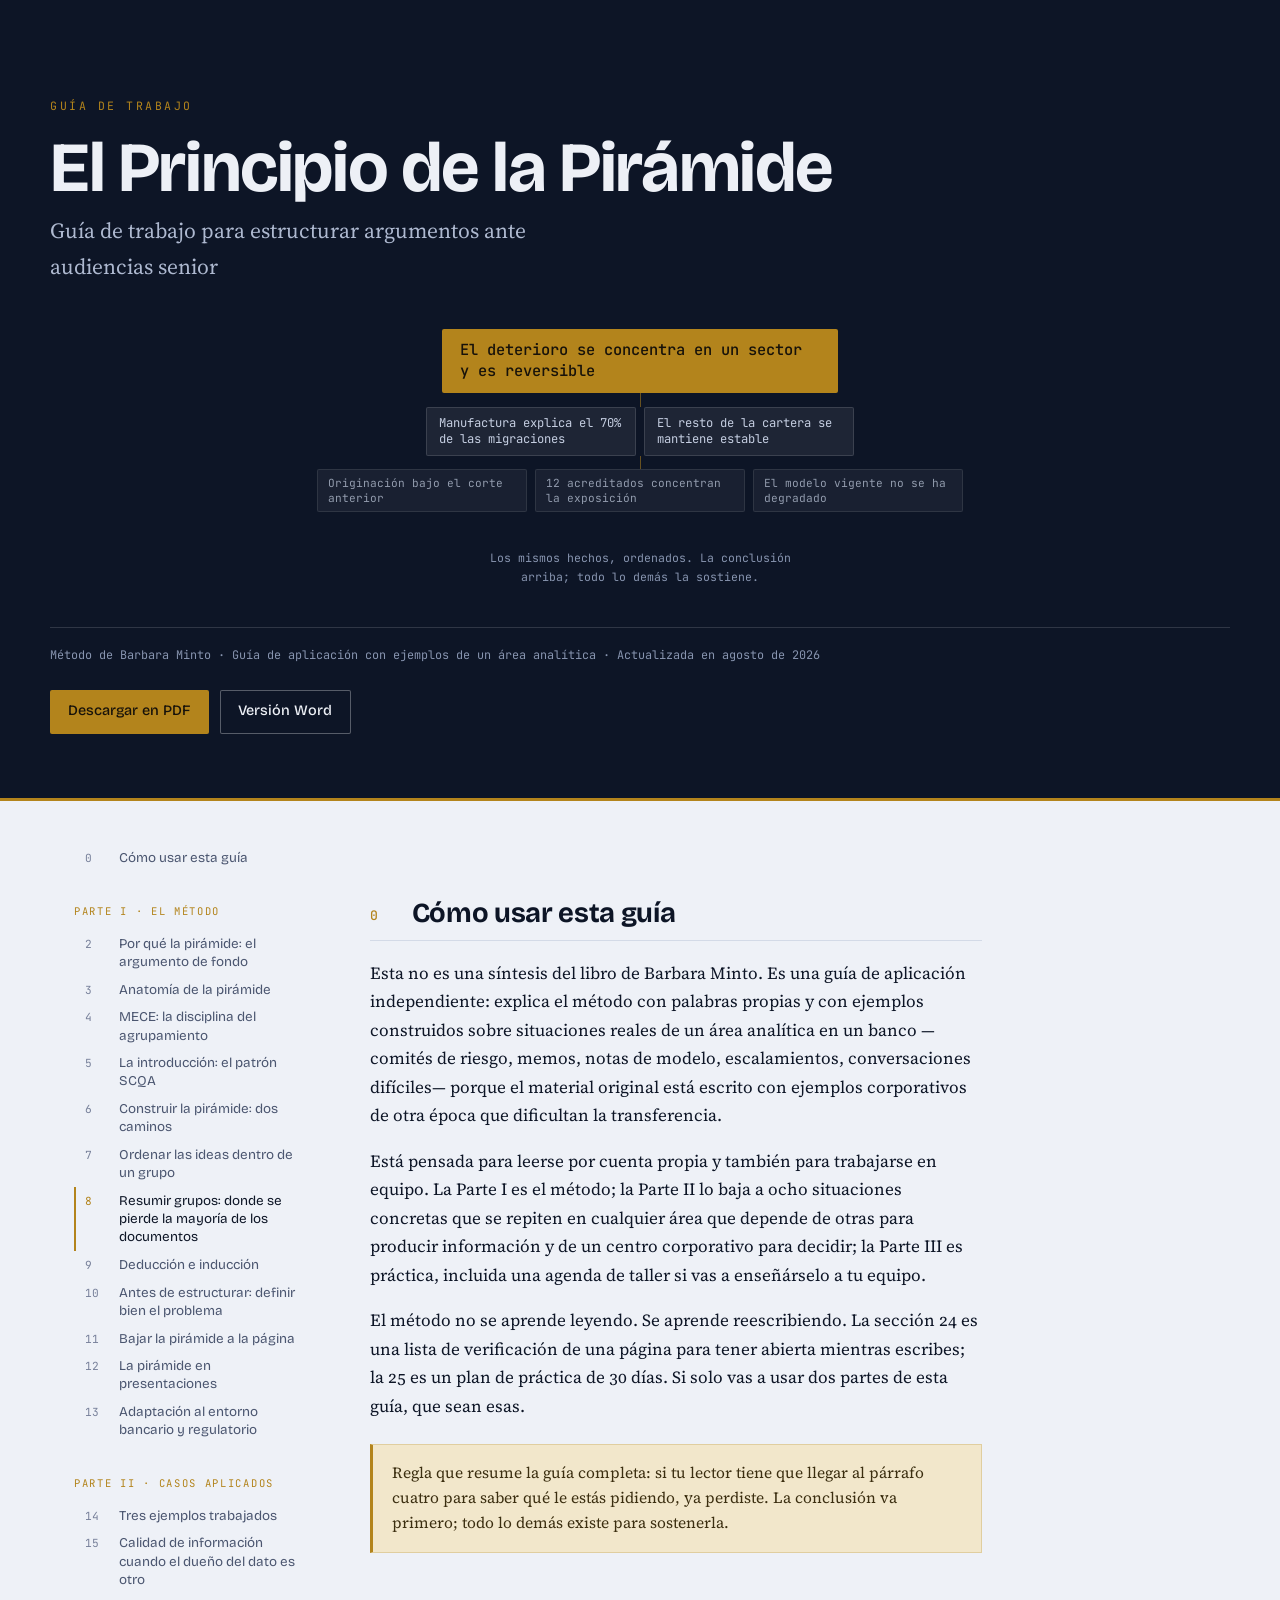
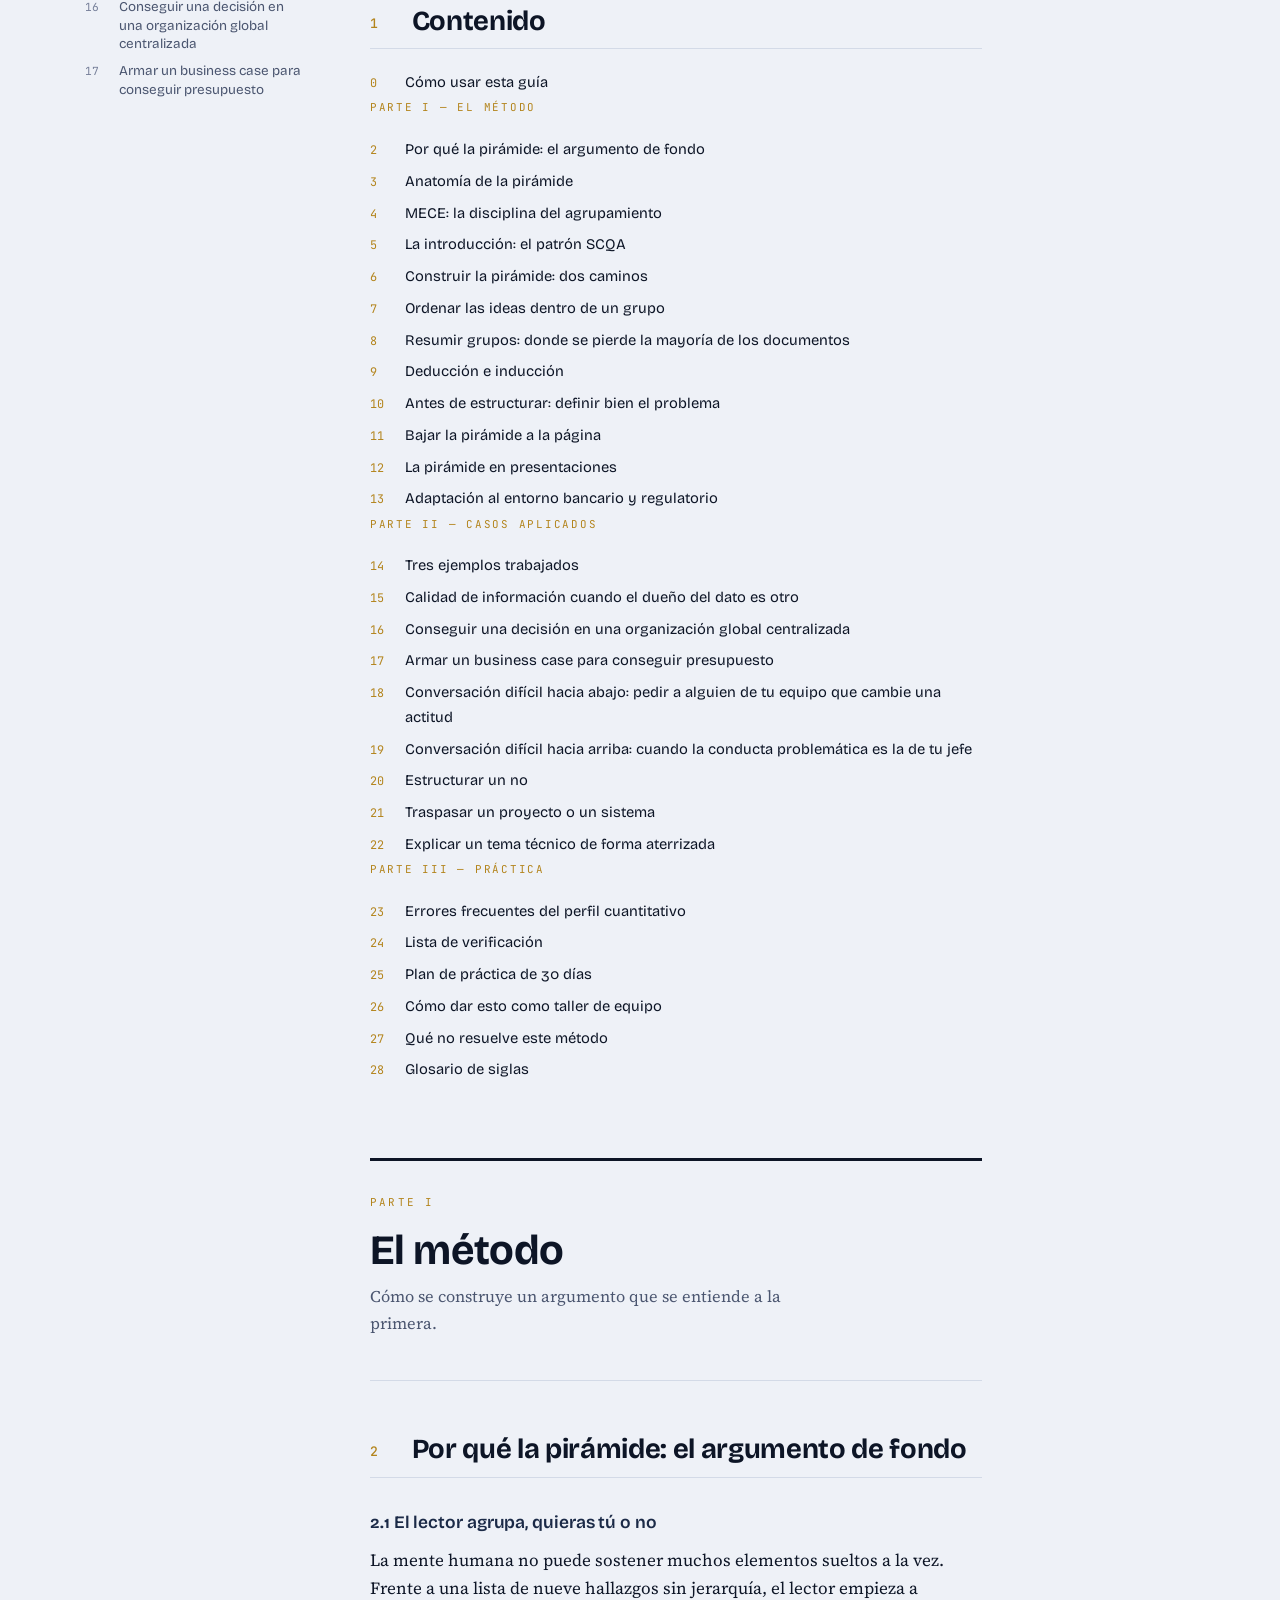
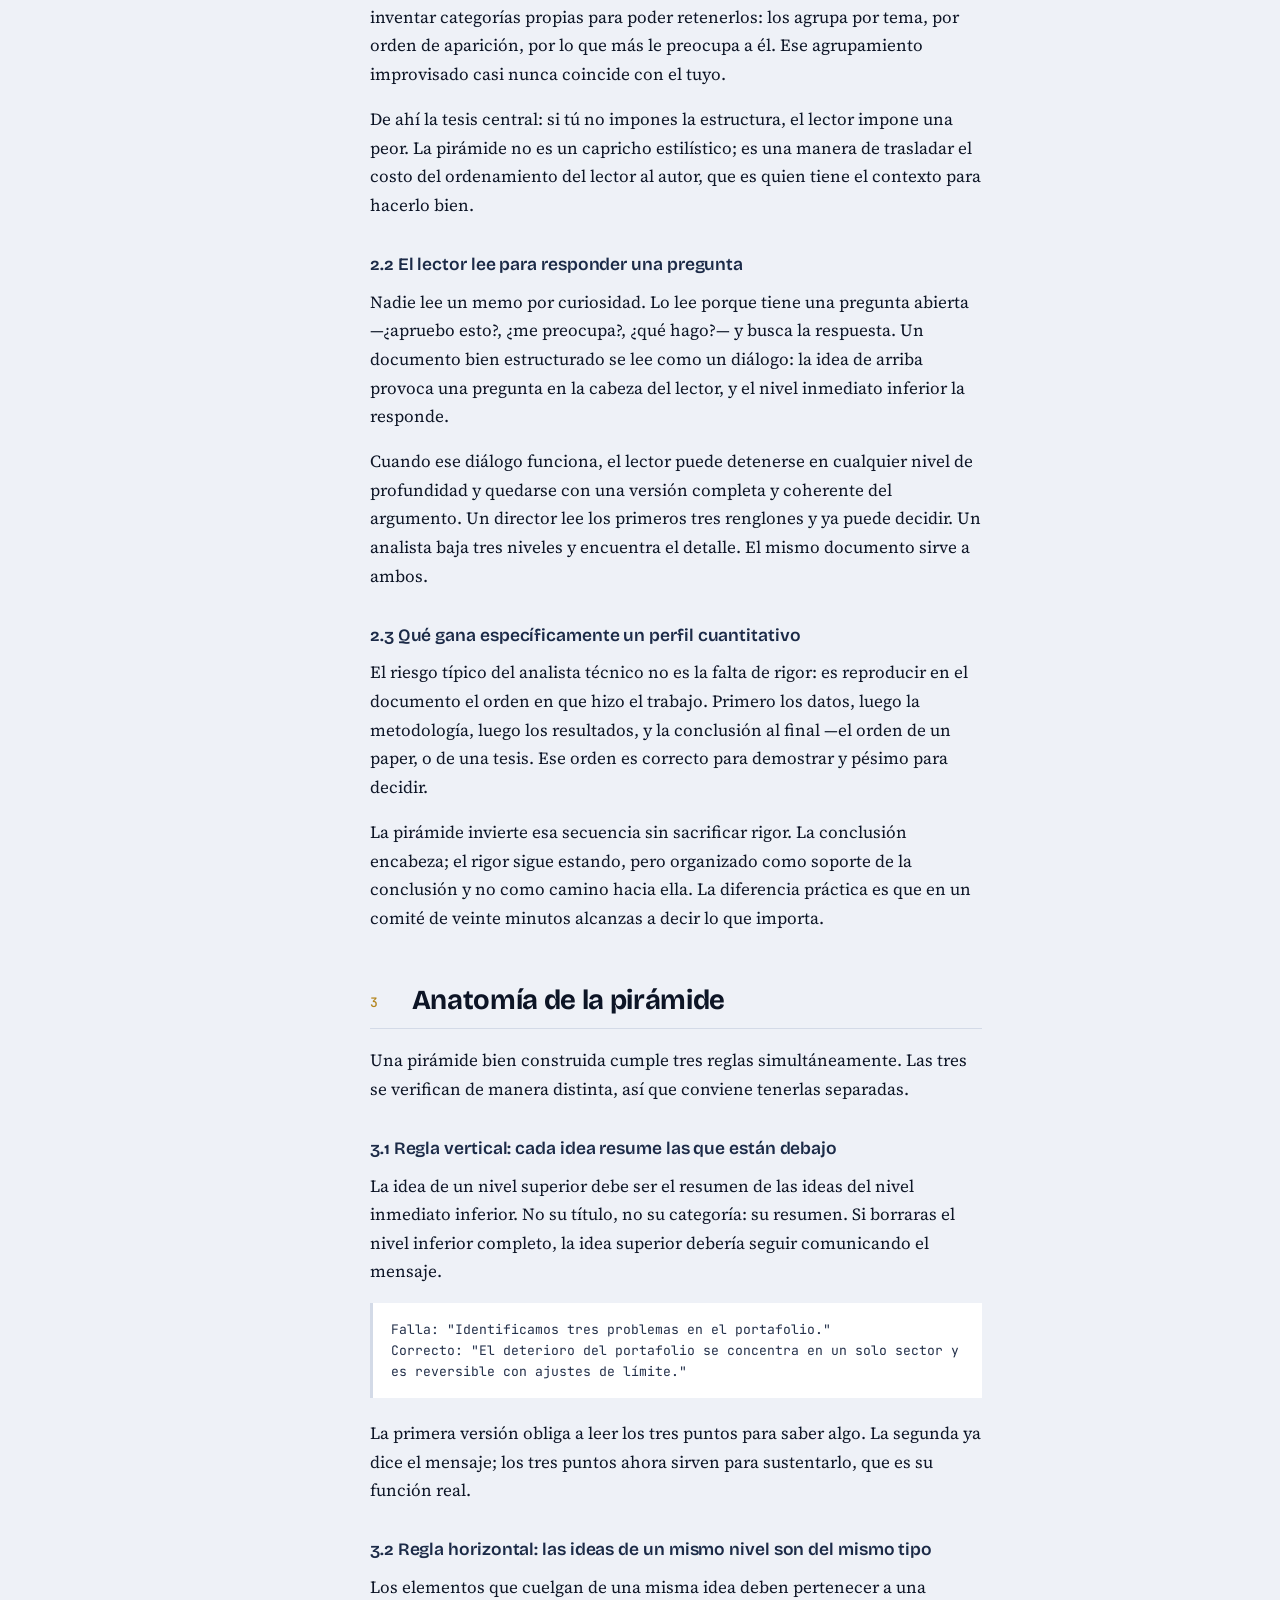
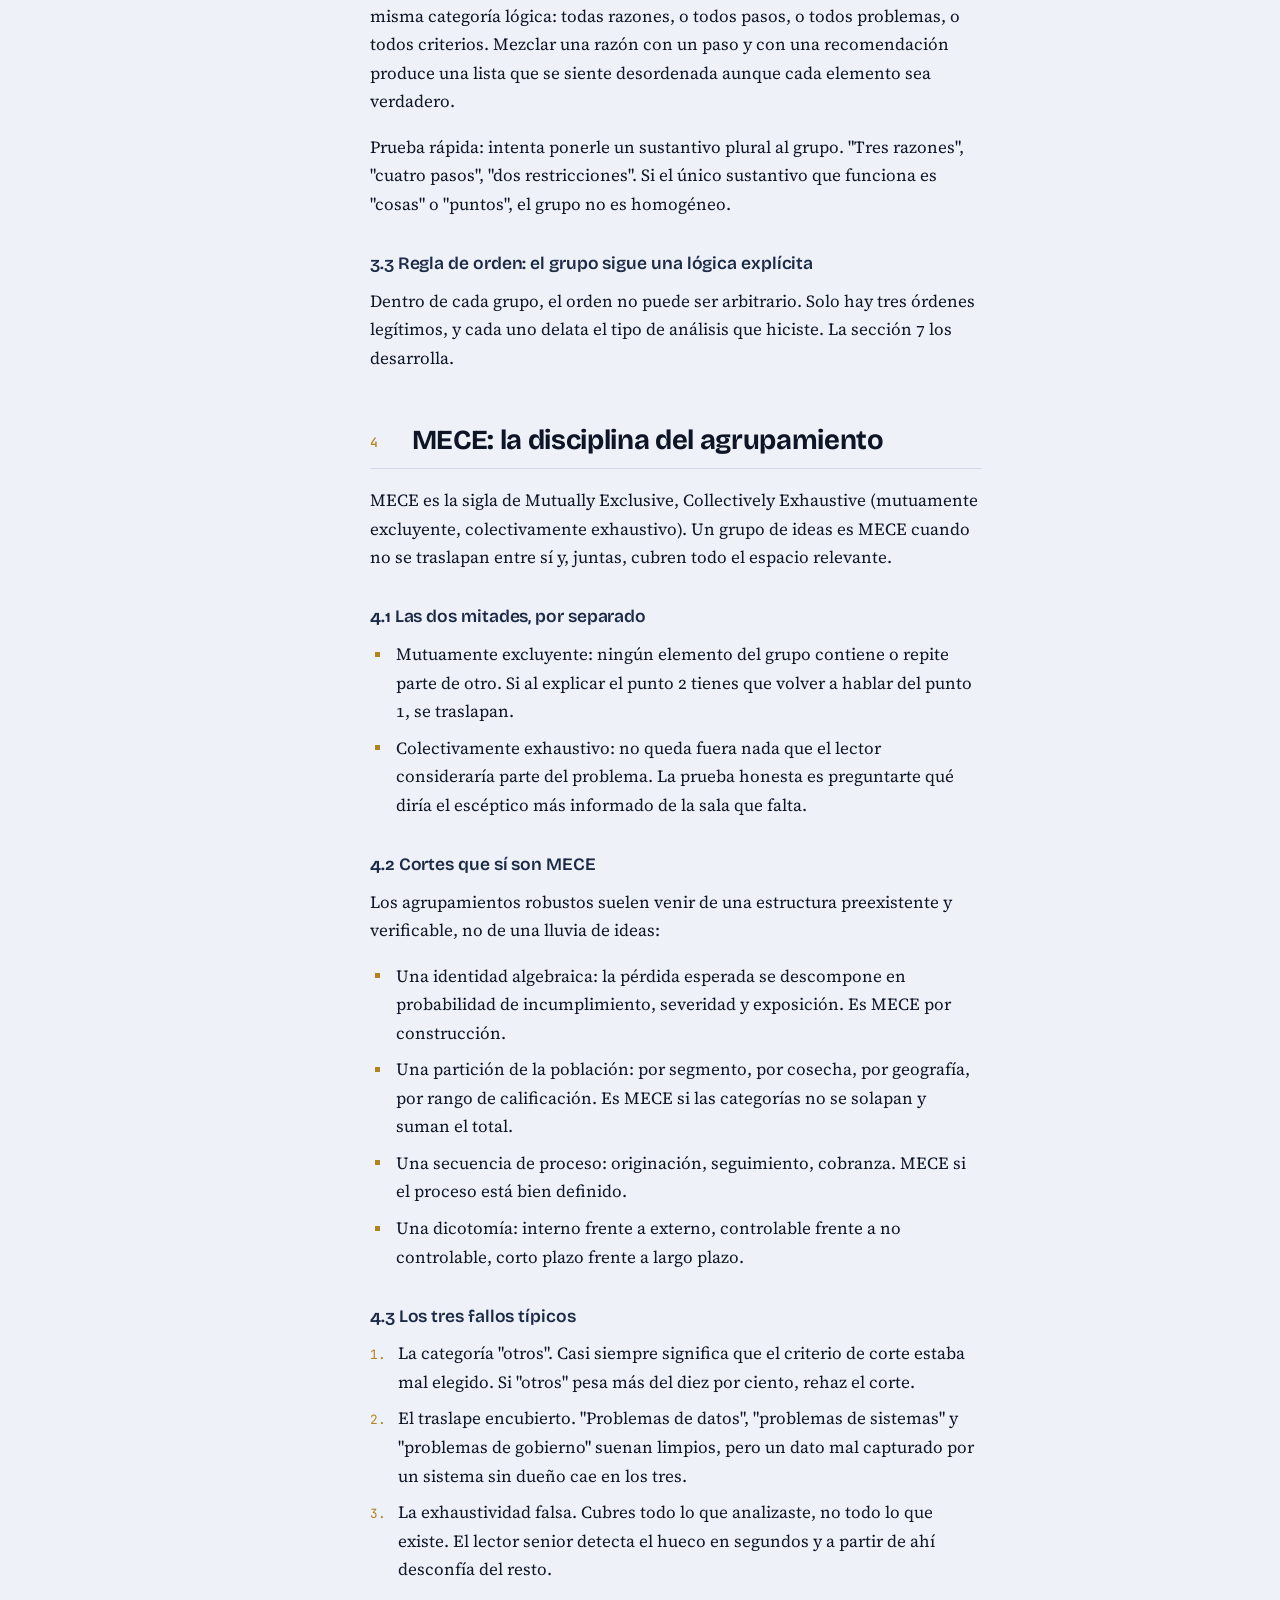
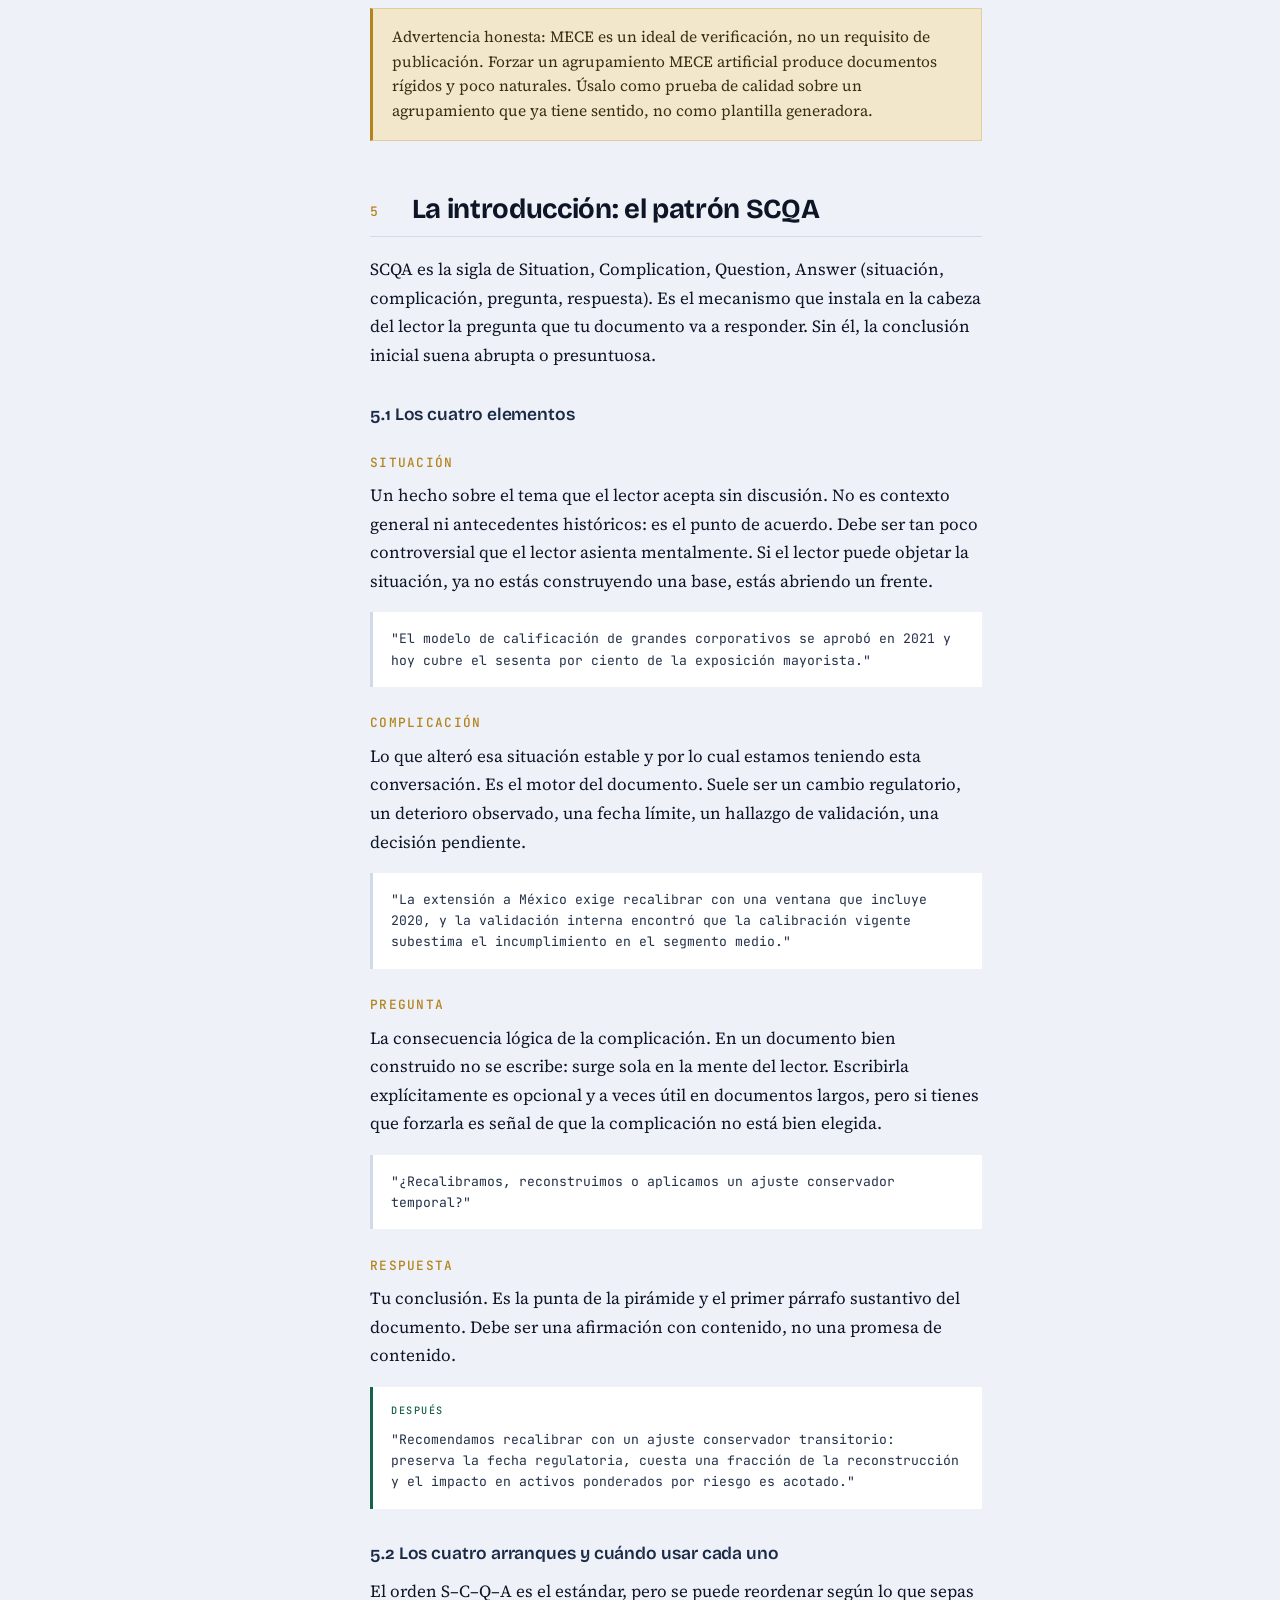
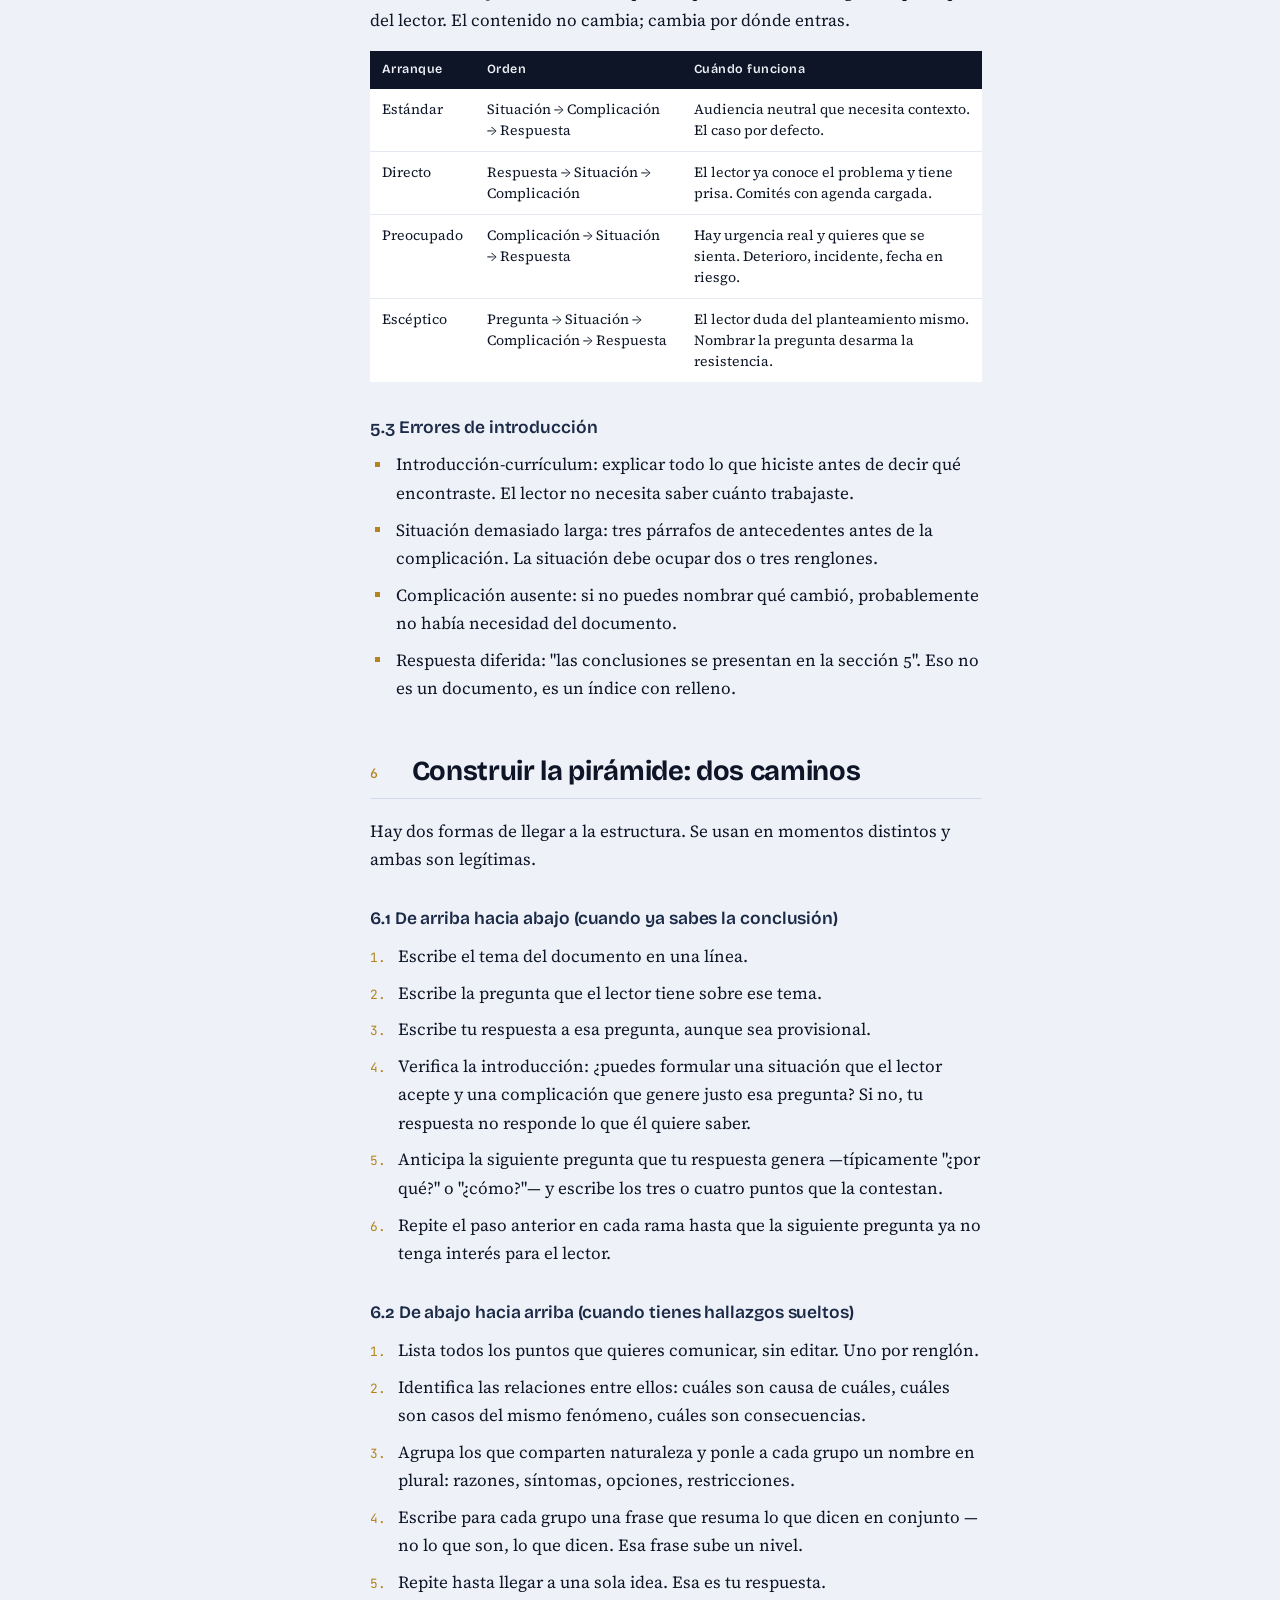
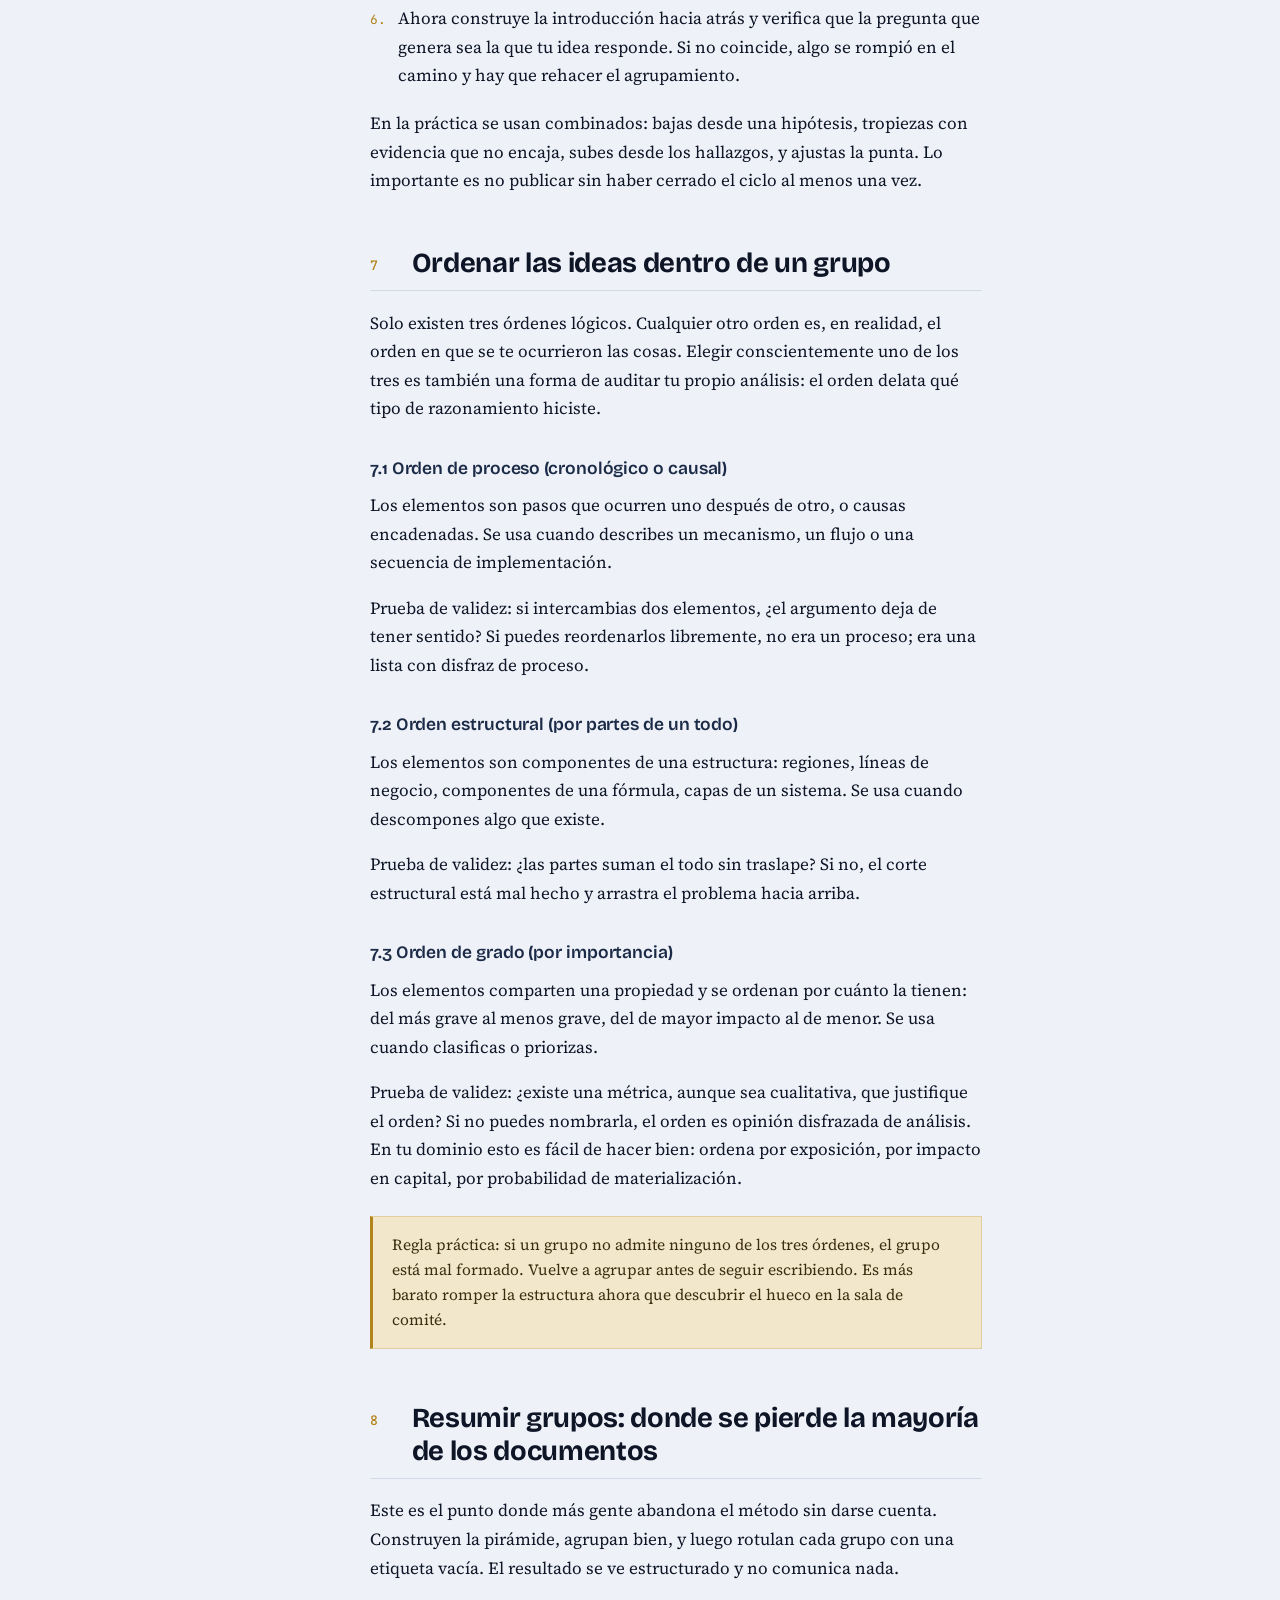
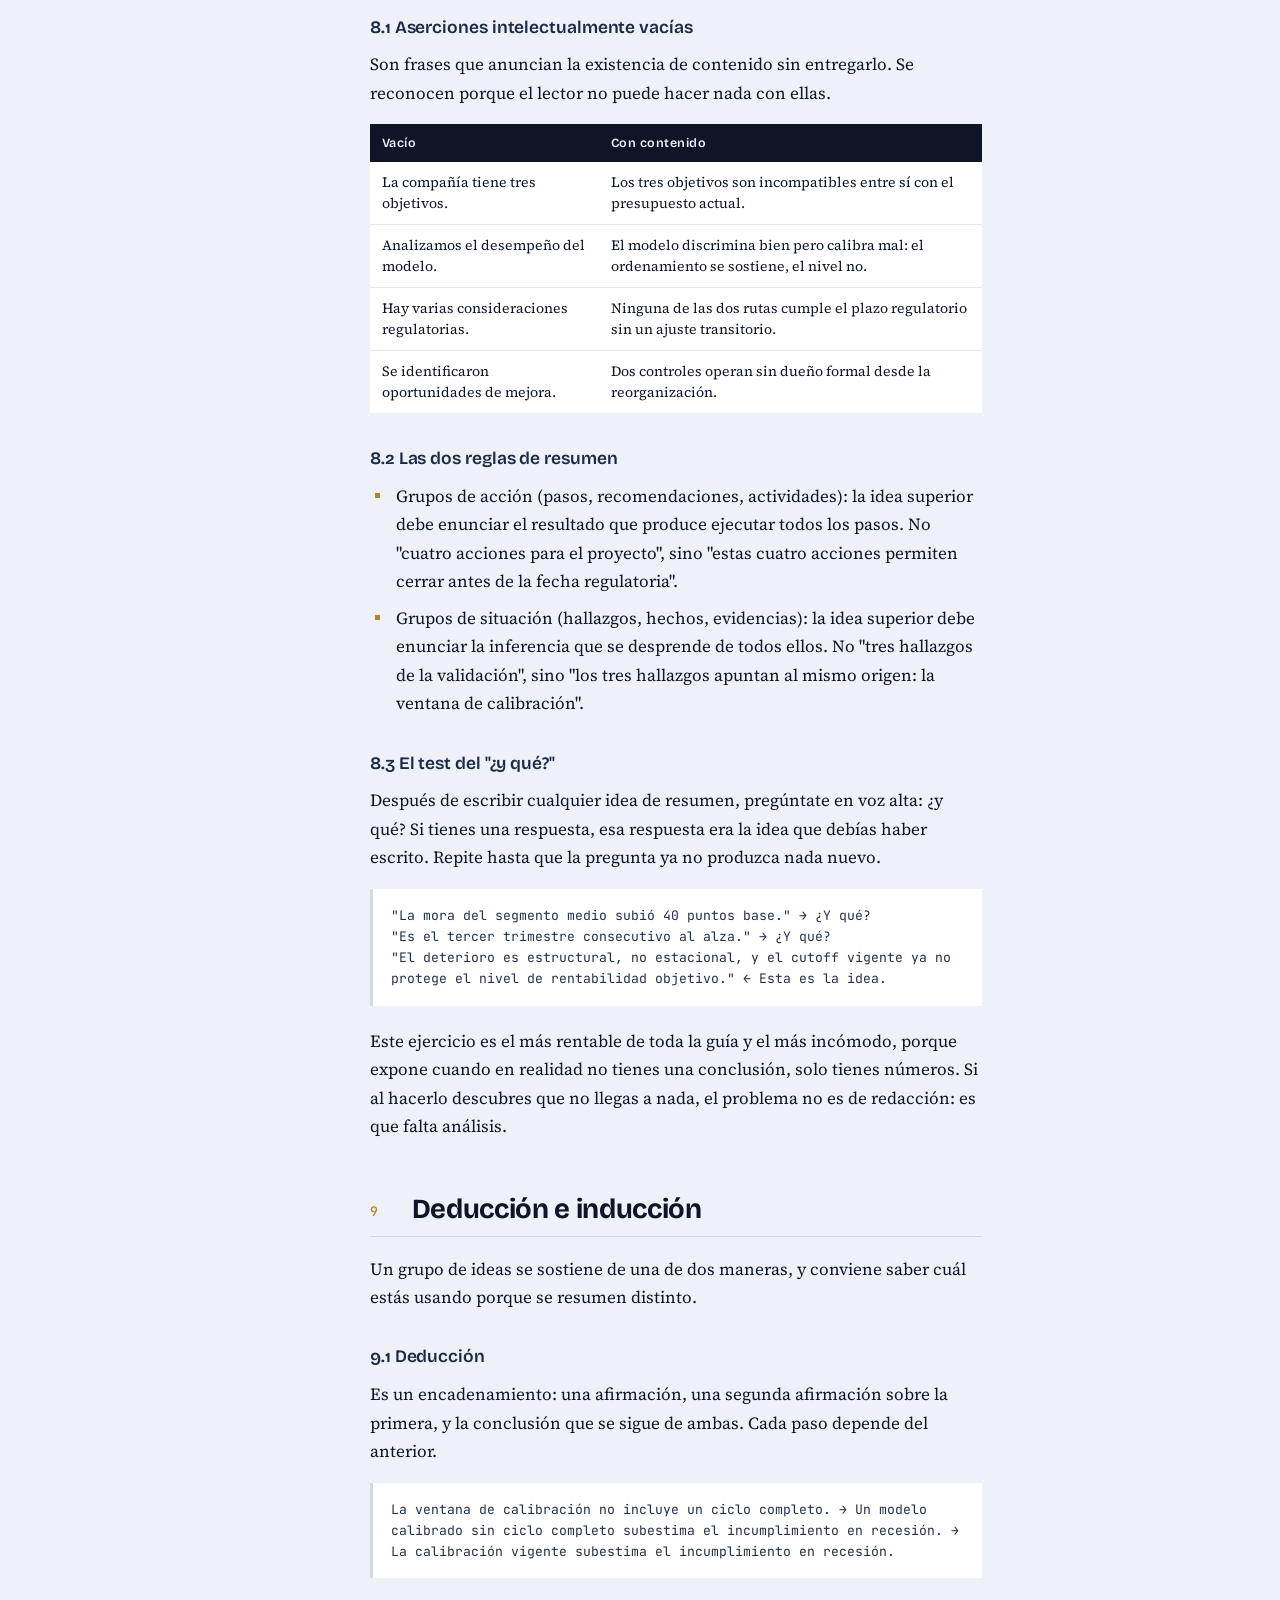
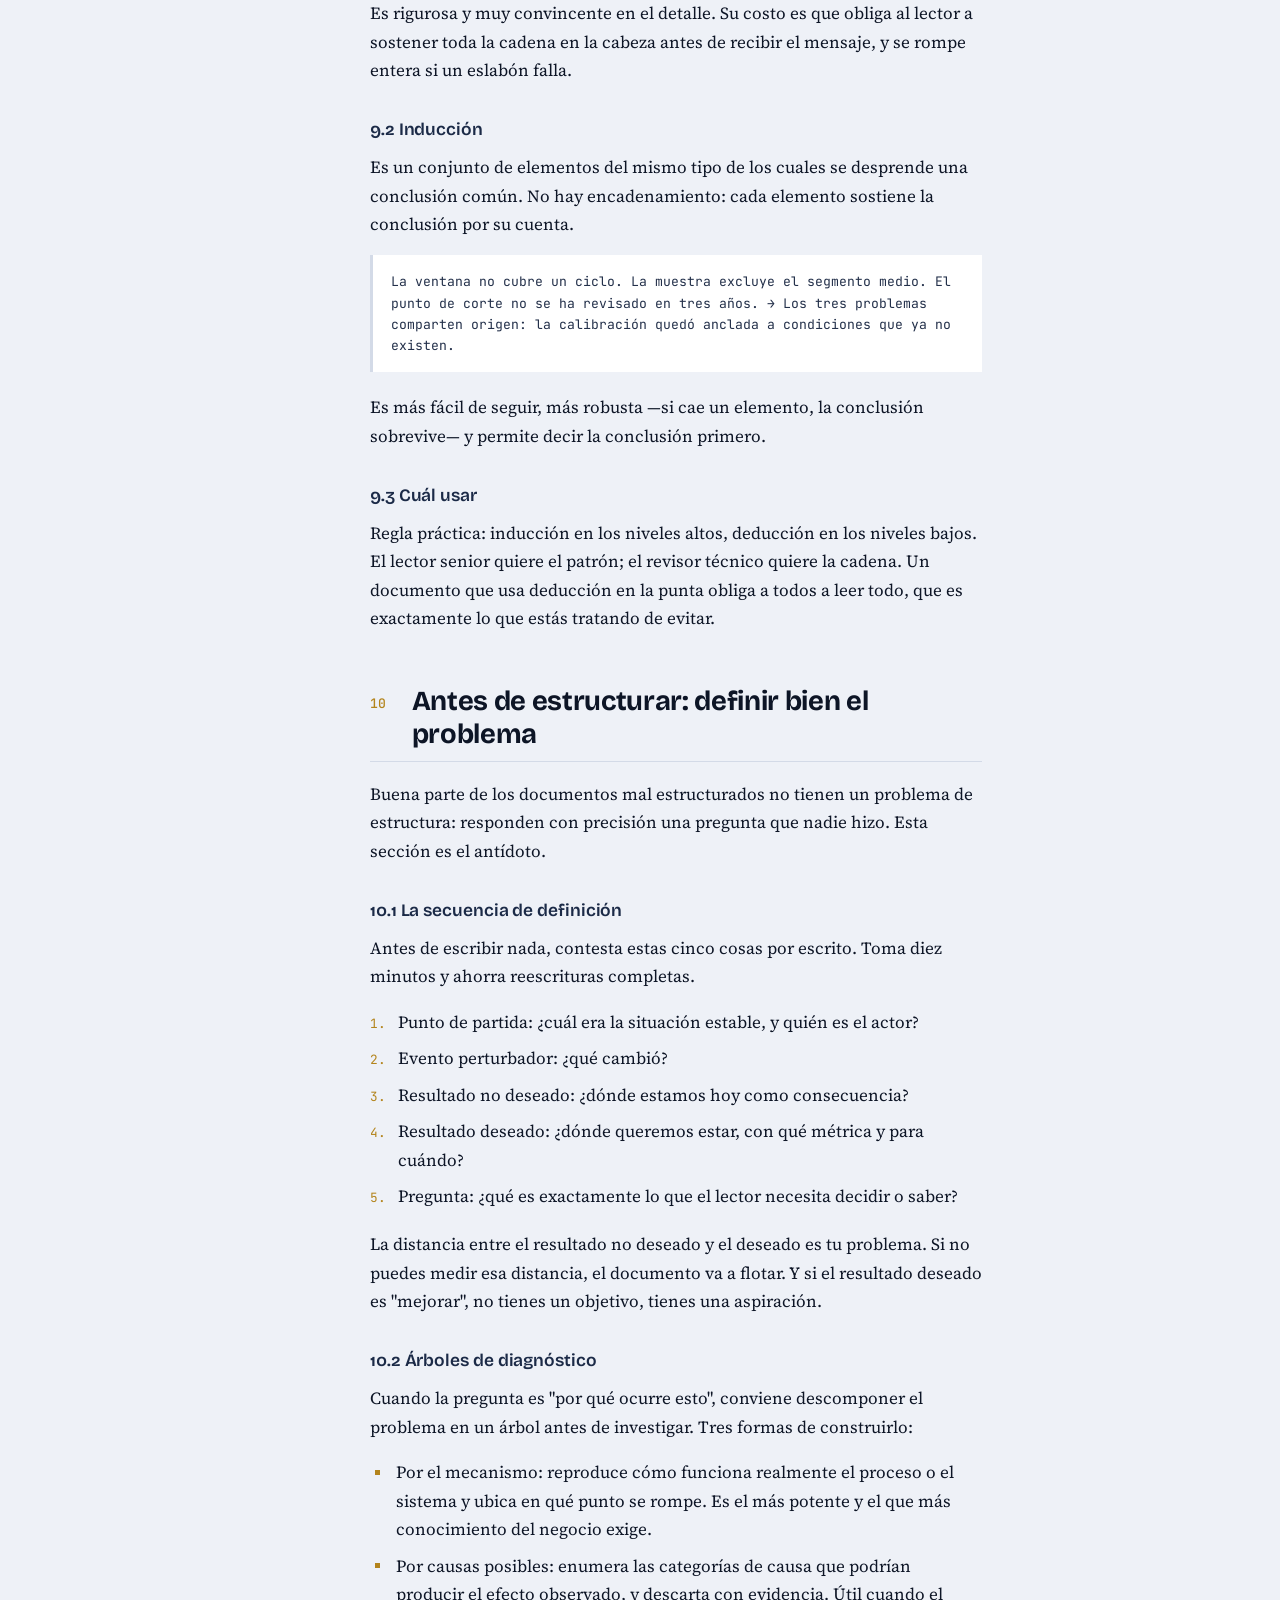
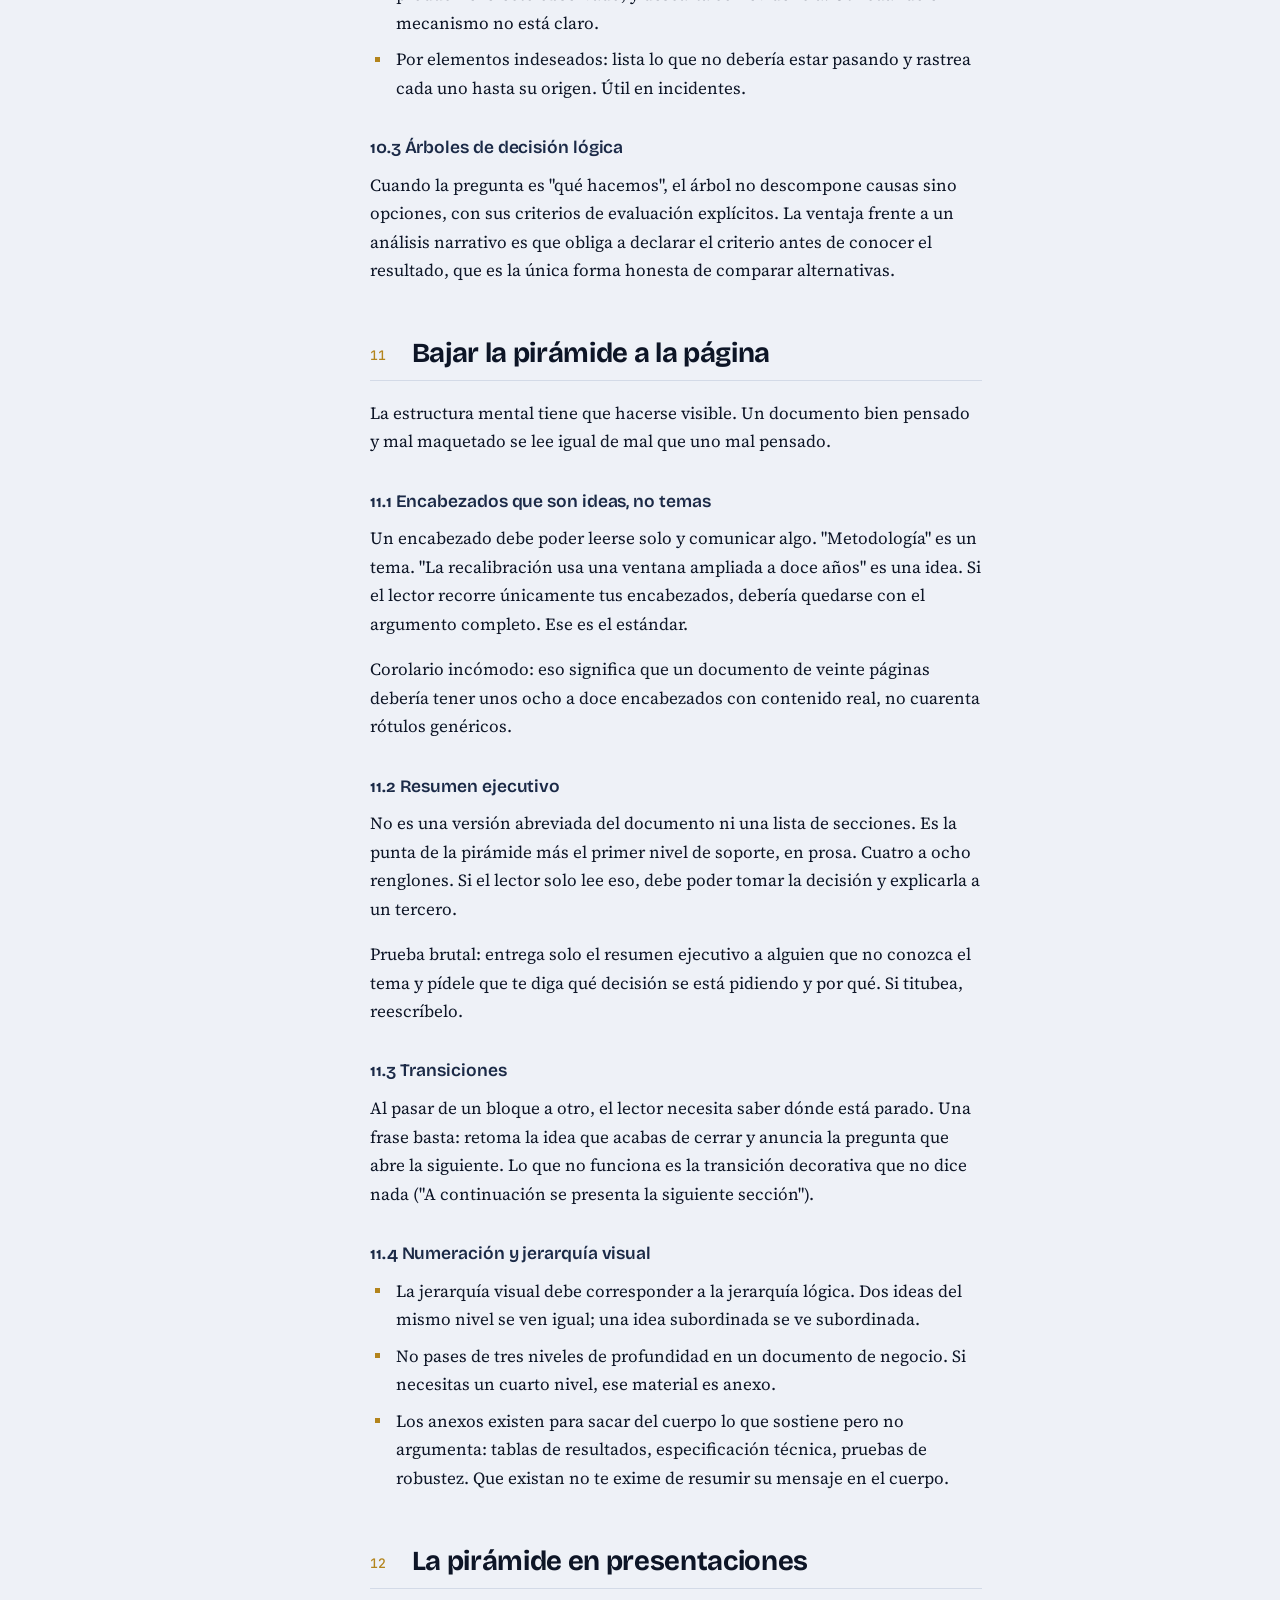
==== index.html @ d1c762d1 "Add files via upload Primera versión de la guía" ====
<!DOCTYPE html>
<html lang="es">
<head>
<meta charset="utf-8">
<meta name="viewport" content="width=device-width, initial-scale=1">
<title>El Principio de la Pirámide — Guía de trabajo</title>
<meta name="description" content="Guía práctica para estructurar argumentos ante audiencias senior: conclusión primero, SCQA, MECE y ocho casos aplicados al trabajo en un área analítica.">
<link rel="preconnect" href="https://fonts.googleapis.com">
<link rel="preconnect" href="https://fonts.gstatic.com" crossorigin>
<link href="https://fonts.googleapis.com/css2?family=Bricolage+Grotesque:opsz,wght@12..96,500;12..96,700&family=Source+Serif+4:ital,opsz,wght@0,8..60,400;0,8..60,600;1,8..60,400&family=JetBrains+Mono:wght@400;500&display=swap" rel="stylesheet">
<link rel="stylesheet" href="assets/styles.css">
</head>
<body>
<a class="skip" href="#contenido">Saltar al contenido</a>

<header class="hero">
  <div class="hero__inner">
    <p class="hero__eyebrow">Guía de trabajo</p>
    <h1 class="hero__title">El Principio de la Pirámide</h1>
    <p class="hero__sub">Guía de trabajo para estructurar argumentos ante audiencias senior</p>

    <figure class="stack" aria-label="Cinco hallazgos sueltos que se reorganizan en una pirámide con la conclusión arriba">
      <div class="stack__tier stack__tier--1">
        <span class="chip chip--top">El deterioro se concentra en un sector y es reversible</span>
      </div>
      <div class="stack__tier stack__tier--2">
        <span class="chip">Manufactura explica el 70% de las migraciones</span>
        <span class="chip">El resto de la cartera se mantiene estable</span>
      </div>
      <div class="stack__tier stack__tier--3">
        <span class="chip chip--sm">Originación bajo el corte anterior</span>
        <span class="chip chip--sm">12 acreditados concentran la exposición</span>
        <span class="chip chip--sm">El modelo vigente no se ha degradado</span>
      </div>
      <figcaption>Los mismos hechos, ordenados. La conclusión arriba; todo lo demás la sostiene.</figcaption>
    </figure>

    <p class="hero__meta">Método de Barbara Minto · Guía de aplicación con ejemplos de un área analítica · Actualizada en agosto de 2026</p>
    <p class="hero__actions">
      <a class="btn" href="Guia-Principio-Piramide.pdf">Descargar en PDF</a>
      <a class="btn btn--ghost" href="Guia-Principio-Piramide.docx">Versión Word</a>
    </p>
  </div>
</header>

<div class="shell">
  <button class="navtoggle" aria-expanded="false" aria-controls="nav">Contenido</button>
  <nav class="nav" id="nav" aria-label="Secciones"><ul class="nav__list"><li><a href="#sec-0"><span class="nav__num">0</span>Cómo usar esta guía</a></li></ul><p class="nav__part">Parte I · El método</p><ul class="nav__list"><li><a href="#sec-2"><span class="nav__num">2</span>Por qué la pirámide: el argumento de fondo</a></li><li><a href="#sec-3"><span class="nav__num">3</span>Anatomía de la pirámide</a></li><li><a href="#sec-4"><span class="nav__num">4</span>MECE: la disciplina del agrupamiento</a></li><li><a href="#sec-5"><span class="nav__num">5</span>La introducción: el patrón SCQA</a></li><li><a href="#sec-6"><span class="nav__num">6</span>Construir la pirámide: dos caminos</a></li><li><a href="#sec-7"><span class="nav__num">7</span>Ordenar las ideas dentro de un grupo</a></li><li><a href="#sec-8"><span class="nav__num">8</span>Resumir grupos: donde se pierde la mayoría de los documentos</a></li><li><a href="#sec-9"><span class="nav__num">9</span>Deducción e inducción</a></li><li><a href="#sec-10"><span class="nav__num">10</span>Antes de estructurar: definir bien el problema</a></li><li><a href="#sec-11"><span class="nav__num">11</span>Bajar la pirámide a la página</a></li><li><a href="#sec-12"><span class="nav__num">12</span>La pirámide en presentaciones</a></li><li><a href="#sec-13"><span class="nav__num">13</span>Adaptación al entorno bancario y regulatorio</a></li></ul><p class="nav__part">Parte II · Casos aplicados</p><ul class="nav__list"><li><a href="#sec-14"><span class="nav__num">14</span>Tres ejemplos trabajados</a></li><li><a href="#sec-15"><span class="nav__num">15</span>Calidad de información cuando el dueño del dato es otro</a></li><li><a href="#sec-16"><span class="nav__num">16</span>Conseguir una decisión en una organización global centralizada</a></li><li><a href="#sec-17"><span class="nav__num">17</span>Armar un business case para conseguir presupuesto</a></li><li><a href="#sec-18"><span class="nav__num">18</span>Conversación difícil hacia abajo: pedir a alguien de tu equipo que cambie una actitud</a></li><li><a href="#sec-19"><span class="nav__num">19</span>Conversación difícil hacia arriba: cuando la conducta problemática es la de tu jefe</a></li><li><a href="#sec-20"><span class="nav__num">20</span>Estructurar un no</a></li><li><a href="#sec-21"><span class="nav__num">21</span>Traspasar un proyecto o un sistema</a></li><li><a href="#sec-22"><span class="nav__num">22</span>Explicar un tema técnico de forma aterrizada</a></li></ul><p class="nav__part">Parte III · Práctica</p><ul class="nav__list"><li><a href="#sec-23"><span class="nav__num">23</span>Errores frecuentes del perfil cuantitativo</a></li><li><a href="#sec-24"><span class="nav__num">24</span>Lista de verificación</a></li><li><a href="#sec-25"><span class="nav__num">25</span>Plan de práctica de 30 días</a></li><li><a href="#sec-26"><span class="nav__num">26</span>Cómo dar esto como taller de equipo</a></li><li><a href="#sec-27"><span class="nav__num">27</span>Qué no resuelve este método</a></li><li><a href="#sec-28"><span class="nav__num">28</span>Glosario de siglas</a></li></ul></nav>
  <main class="doc" id="contenido"><h2 class="h1" id="sec-0"><span class="h1__num">0</span><span class="h1__text">Cómo usar esta guía</span></h2><p>Esta no es una síntesis del libro de Barbara Minto. Es una guía de aplicación independiente: explica el método con palabras propias y con ejemplos construidos sobre situaciones reales de un área analítica en un banco —comités de riesgo, memos, notas de modelo, escalamientos, conversaciones difíciles— porque el material original está escrito con ejemplos corporativos de otra época que dificultan la transferencia.</p><p>Está pensada para leerse por cuenta propia y también para trabajarse en equipo. La Parte I es el método; la Parte II lo baja a ocho situaciones concretas que se repiten en cualquier área que depende de otras para producir información y de un centro corporativo para decidir; la Parte III es práctica, incluida una agenda de taller si vas a enseñárselo a tu equipo.</p><p>El método no se aprende leyendo. Se aprende reescribiendo. La sección 24 es una lista de verificación de una página para tener abierta mientras escribes; la 25 es un plan de práctica de 30 días. Si solo vas a usar dos partes de esta guía, que sean esas.</p><aside class="box">Regla que resume la guía completa: si tu lector tiene que llegar al párrafo cuatro para saber qué le estás pidiendo, ya perdiste. La conclusión va primero; todo lo demás existe para sostenerla.</aside><h2 class="h1" id="sec-1"><span class="h1__num">1</span><span class="h1__text">Contenido</span></h2><nav class="toc"><a class="toc__item" href="#sec-0"><span class="toc__num">0</span>Cómo usar esta guía</a><p class="toc__part">Parte I — El método</p><a class="toc__item" href="#sec-2"><span class="toc__num">2</span>Por qué la pirámide: el argumento de fondo</a><a class="toc__item" href="#sec-3"><span class="toc__num">3</span>Anatomía de la pirámide</a><a class="toc__item" href="#sec-4"><span class="toc__num">4</span>MECE: la disciplina del agrupamiento</a><a class="toc__item" href="#sec-5"><span class="toc__num">5</span>La introducción: el patrón SCQA</a><a class="toc__item" href="#sec-6"><span class="toc__num">6</span>Construir la pirámide: dos caminos</a><a class="toc__item" href="#sec-7"><span class="toc__num">7</span>Ordenar las ideas dentro de un grupo</a><a class="toc__item" href="#sec-8"><span class="toc__num">8</span>Resumir grupos: donde se pierde la mayoría de los documentos</a><a class="toc__item" href="#sec-9"><span class="toc__num">9</span>Deducción e inducción</a><a class="toc__item" href="#sec-10"><span class="toc__num">10</span>Antes de estructurar: definir bien el problema</a><a class="toc__item" href="#sec-11"><span class="toc__num">11</span>Bajar la pirámide a la página</a><a class="toc__item" href="#sec-12"><span class="toc__num">12</span>La pirámide en presentaciones</a><a class="toc__item" href="#sec-13"><span class="toc__num">13</span>Adaptación al entorno bancario y regulatorio</a><p class="toc__part">Parte II — Casos aplicados</p><a class="toc__item" href="#sec-14"><span class="toc__num">14</span>Tres ejemplos trabajados</a><a class="toc__item" href="#sec-15"><span class="toc__num">15</span>Calidad de información cuando el dueño del dato es otro</a><a class="toc__item" href="#sec-16"><span class="toc__num">16</span>Conseguir una decisión en una organización global centralizada</a><a class="toc__item" href="#sec-17"><span class="toc__num">17</span>Armar un business case para conseguir presupuesto</a><a class="toc__item" href="#sec-18"><span class="toc__num">18</span>Conversación difícil hacia abajo: pedir a alguien de tu equipo que cambie una actitud</a><a class="toc__item" href="#sec-19"><span class="toc__num">19</span>Conversación difícil hacia arriba: cuando la conducta problemática es la de tu jefe</a><a class="toc__item" href="#sec-20"><span class="toc__num">20</span>Estructurar un no</a><a class="toc__item" href="#sec-21"><span class="toc__num">21</span>Traspasar un proyecto o un sistema</a><a class="toc__item" href="#sec-22"><span class="toc__num">22</span>Explicar un tema técnico de forma aterrizada</a><p class="toc__part">Parte III — Práctica</p><a class="toc__item" href="#sec-23"><span class="toc__num">23</span>Errores frecuentes del perfil cuantitativo</a><a class="toc__item" href="#sec-24"><span class="toc__num">24</span>Lista de verificación</a><a class="toc__item" href="#sec-25"><span class="toc__num">25</span>Plan de práctica de 30 días</a><a class="toc__item" href="#sec-26"><span class="toc__num">26</span>Cómo dar esto como taller de equipo</a><a class="toc__item" href="#sec-27"><span class="toc__num">27</span>Qué no resuelve este método</a><a class="toc__item" href="#sec-28"><span class="toc__num">28</span>Glosario de siglas</a></nav><section class="part"><p class="part__label">Parte I</p><h2 class="part__title">El método</h2><p class="part__lead">Cómo se construye un argumento que se entiende a la primera.</p></section><h2 class="h1" id="sec-2"><span class="h1__num">2</span><span class="h1__text">Por qué la pirámide: el argumento de fondo</span></h2><h3 class="h2">2.1 El lector agrupa, quieras tú o no</h3><p>La mente humana no puede sostener muchos elementos sueltos a la vez. Frente a una lista de nueve hallazgos sin jerarquía, el lector empieza a inventar categorías propias para poder retenerlos: los agrupa por tema, por orden de aparición, por lo que más le preocupa a él. Ese agrupamiento improvisado casi nunca coincide con el tuyo.</p><p>De ahí la tesis central: si tú no impones la estructura, el lector impone una peor. La pirámide no es un capricho estilístico; es una manera de trasladar el costo del ordenamiento del lector al autor, que es quien tiene el contexto para hacerlo bien.</p><h3 class="h2">2.2 El lector lee para responder una pregunta</h3><p>Nadie lee un memo por curiosidad. Lo lee porque tiene una pregunta abierta —¿apruebo esto?, ¿me preocupa?, ¿qué hago?— y busca la respuesta. Un documento bien estructurado se lee como un diálogo: la idea de arriba provoca una pregunta en la cabeza del lector, y el nivel inmediato inferior la responde.</p><p>Cuando ese diálogo funciona, el lector puede detenerse en cualquier nivel de profundidad y quedarse con una versión completa y coherente del argumento. Un director lee los primeros tres renglones y ya puede decidir. Un analista baja tres niveles y encuentra el detalle. El mismo documento sirve a ambos.</p><h3 class="h2">2.3 Qué gana específicamente un perfil cuantitativo</h3><p>El riesgo típico del analista técnico no es la falta de rigor: es reproducir en el documento el orden en que hizo el trabajo. Primero los datos, luego la metodología, luego los resultados, y la conclusión al final —el orden de un paper, o de una tesis. Ese orden es correcto para demostrar y pésimo para decidir.</p><p>La pirámide invierte esa secuencia sin sacrificar rigor. La conclusión encabeza; el rigor sigue estando, pero organizado como soporte de la conclusión y no como camino hacia ella. La diferencia práctica es que en un comité de veinte minutos alcanzas a decir lo que importa.</p><h2 class="h1" id="sec-3"><span class="h1__num">3</span><span class="h1__text">Anatomía de la pirámide</span></h2><p>Una pirámide bien construida cumple tres reglas simultáneamente. Las tres se verifican de manera distinta, así que conviene tenerlas separadas.</p><h3 class="h2">3.1 Regla vertical: cada idea resume las que están debajo</h3><p>La idea de un nivel superior debe ser el resumen de las ideas del nivel inmediato inferior. No su título, no su categoría: su resumen. Si borraras el nivel inferior completo, la idea superior debería seguir comunicando el mensaje.</p><blockquote class="q"><span class="q__line">Falla: "Identificamos tres problemas en el portafolio."</span><span class="q__line">Correcto: "El deterioro del portafolio se concentra en un solo sector y es reversible con ajustes de límite."</span></blockquote><p>La primera versión obliga a leer los tres puntos para saber algo. La segunda ya dice el mensaje; los tres puntos ahora sirven para sustentarlo, que es su función real.</p><h3 class="h2">3.2 Regla horizontal: las ideas de un mismo nivel son del mismo tipo</h3><p>Los elementos que cuelgan de una misma idea deben pertenecer a una misma categoría lógica: todas razones, o todos pasos, o todos problemas, o todos criterios. Mezclar una razón con un paso y con una recomendación produce una lista que se siente desordenada aunque cada elemento sea verdadero.</p><p>Prueba rápida: intenta ponerle un sustantivo plural al grupo. "Tres razones", "cuatro pasos", "dos restricciones". Si el único sustantivo que funciona es "cosas" o "puntos", el grupo no es homogéneo.</p><h3 class="h2">3.3 Regla de orden: el grupo sigue una lógica explícita</h3><p>Dentro de cada grupo, el orden no puede ser arbitrario. Solo hay tres órdenes legítimos, y cada uno delata el tipo de análisis que hiciste. La sección 7 los desarrolla.</p><h2 class="h1" id="sec-4"><span class="h1__num">4</span><span class="h1__text">MECE: la disciplina del agrupamiento</span></h2><p>MECE es la sigla de Mutually Exclusive, Collectively Exhaustive (mutuamente excluyente, colectivamente exhaustivo). Un grupo de ideas es MECE cuando no se traslapan entre sí y, juntas, cubren todo el espacio relevante.</p><h3 class="h2">4.1 Las dos mitades, por separado</h3><ul class="list list--bullet"><li>Mutuamente excluyente: ningún elemento del grupo contiene o repite parte de otro. Si al explicar el punto 2 tienes que volver a hablar del punto 1, se traslapan.</li><li>Colectivamente exhaustivo: no queda fuera nada que el lector consideraría parte del problema. La prueba honesta es preguntarte qué diría el escéptico más informado de la sala que falta.</li></ul><h3 class="h2">4.2 Cortes que sí son MECE</h3><p>Los agrupamientos robustos suelen venir de una estructura preexistente y verificable, no de una lluvia de ideas:</p><ul class="list list--bullet"><li>Una identidad algebraica: la pérdida esperada se descompone en probabilidad de incumplimiento, severidad y exposición. Es MECE por construcción.</li><li>Una partición de la población: por segmento, por cosecha, por geografía, por rango de calificación. Es MECE si las categorías no se solapan y suman el total.</li><li>Una secuencia de proceso: originación, seguimiento, cobranza. MECE si el proceso está bien definido.</li><li>Una dicotomía: interno frente a externo, controlable frente a no controlable, corto plazo frente a largo plazo.</li></ul><h3 class="h2">4.3 Los tres fallos típicos</h3><ol class="list list--num"><li>La categoría "otros". Casi siempre significa que el criterio de corte estaba mal elegido. Si "otros" pesa más del diez por ciento, rehaz el corte.</li><li>El traslape encubierto. "Problemas de datos", "problemas de sistemas" y "problemas de gobierno" suenan limpios, pero un dato mal capturado por un sistema sin dueño cae en los tres.</li><li>La exhaustividad falsa. Cubres todo lo que analizaste, no todo lo que existe. El lector senior detecta el hueco en segundos y a partir de ahí desconfía del resto.</li></ol><aside class="box">Advertencia honesta: MECE es un ideal de verificación, no un requisito de publicación. Forzar un agrupamiento MECE artificial produce documentos rígidos y poco naturales. Úsalo como prueba de calidad sobre un agrupamiento que ya tiene sentido, no como plantilla generadora.</aside><h2 class="h1" id="sec-5"><span class="h1__num">5</span><span class="h1__text">La introducción: el patrón SCQA</span></h2><p>SCQA es la sigla de Situation, Complication, Question, Answer (situación, complicación, pregunta, respuesta). Es el mecanismo que instala en la cabeza del lector la pregunta que tu documento va a responder. Sin él, la conclusión inicial suena abrupta o presuntuosa.</p><h3 class="h2">5.1 Los cuatro elementos</h3><h4 class="h3">Situación</h4><p>Un hecho sobre el tema que el lector acepta sin discusión. No es contexto general ni antecedentes históricos: es el punto de acuerdo. Debe ser tan poco controversial que el lector asienta mentalmente. Si el lector puede objetar la situación, ya no estás construyendo una base, estás abriendo un frente.</p><blockquote class="q"><span class="q__line">"El modelo de calificación de grandes corporativos se aprobó en 2021 y hoy cubre el sesenta por ciento de la exposición mayorista."</span></blockquote><h4 class="h3">Complicación</h4><p>Lo que alteró esa situación estable y por lo cual estamos teniendo esta conversación. Es el motor del documento. Suele ser un cambio regulatorio, un deterioro observado, una fecha límite, un hallazgo de validación, una decisión pendiente.</p><blockquote class="q"><span class="q__line">"La extensión a México exige recalibrar con una ventana que incluye 2020, y la validación interna encontró que la calibración vigente subestima el incumplimiento en el segmento medio."</span></blockquote><h4 class="h3">Pregunta</h4><p>La consecuencia lógica de la complicación. En un documento bien construido no se escribe: surge sola en la mente del lector. Escribirla explícitamente es opcional y a veces útil en documentos largos, pero si tienes que forzarla es señal de que la complicación no está bien elegida.</p><blockquote class="q"><span class="q__line">"¿Recalibramos, reconstruimos o aplicamos un ajuste conservador temporal?"</span></blockquote><h4 class="h3">Respuesta</h4><p>Tu conclusión. Es la punta de la pirámide y el primer párrafo sustantivo del documento. Debe ser una afirmación con contenido, no una promesa de contenido.</p><blockquote class="q q--strong"><span class="q__line">"Recomendamos recalibrar con un ajuste conservador transitorio: preserva la fecha regulatoria, cuesta una fracción de la reconstrucción y el impacto en activos ponderados por riesgo es acotado."</span></blockquote><h3 class="h2">5.2 Los cuatro arranques y cuándo usar cada uno</h3><p>El orden S–C–Q–A es el estándar, pero se puede reordenar según lo que sepas del lector. El contenido no cambia; cambia por dónde entras.</p><div class="tblwrap"><table><thead><tr><th>Arranque</th><th>Orden</th><th>Cuándo funciona</th></tr></thead><tbody><tr><td>Estándar</td><td>Situación → Complicación → Respuesta</td><td>Audiencia neutral que necesita contexto. El caso por defecto.</td></tr><tr><td>Directo</td><td>Respuesta → Situación → Complicación</td><td>El lector ya conoce el problema y tiene prisa. Comités con agenda cargada.</td></tr><tr><td>Preocupado</td><td>Complicación → Situación → Respuesta</td><td>Hay urgencia real y quieres que se sienta. Deterioro, incidente, fecha en riesgo.</td></tr><tr><td>Escéptico</td><td>Pregunta → Situación → Complicación → Respuesta</td><td>El lector duda del planteamiento mismo. Nombrar la pregunta desarma la resistencia.</td></tr></tbody></table></div><h3 class="h2">5.3 Errores de introducción</h3><ul class="list list--bullet"><li>Introducción-currículum: explicar todo lo que hiciste antes de decir qué encontraste. El lector no necesita saber cuánto trabajaste.</li><li>Situación demasiado larga: tres párrafos de antecedentes antes de la complicación. La situación debe ocupar dos o tres renglones.</li><li>Complicación ausente: si no puedes nombrar qué cambió, probablemente no había necesidad del documento.</li><li>Respuesta diferida: "las conclusiones se presentan en la sección 5". Eso no es un documento, es un índice con relleno.</li></ul><h2 class="h1" id="sec-6"><span class="h1__num">6</span><span class="h1__text">Construir la pirámide: dos caminos</span></h2><p>Hay dos formas de llegar a la estructura. Se usan en momentos distintos y ambas son legítimas.</p><h3 class="h2">6.1 De arriba hacia abajo (cuando ya sabes la conclusión)</h3><ol class="list list--num"><li>Escribe el tema del documento en una línea.</li><li>Escribe la pregunta que el lector tiene sobre ese tema.</li><li>Escribe tu respuesta a esa pregunta, aunque sea provisional.</li><li>Verifica la introducción: ¿puedes formular una situación que el lector acepte y una complicación que genere justo esa pregunta? Si no, tu respuesta no responde lo que él quiere saber.</li><li>Anticipa la siguiente pregunta que tu respuesta genera —típicamente "¿por qué?" o "¿cómo?"— y escribe los tres o cuatro puntos que la contestan.</li><li>Repite el paso anterior en cada rama hasta que la siguiente pregunta ya no tenga interés para el lector.</li></ol><h3 class="h2">6.2 De abajo hacia arriba (cuando tienes hallazgos sueltos)</h3><ol class="list list--num"><li>Lista todos los puntos que quieres comunicar, sin editar. Uno por renglón.</li><li>Identifica las relaciones entre ellos: cuáles son causa de cuáles, cuáles son casos del mismo fenómeno, cuáles son consecuencias.</li><li>Agrupa los que comparten naturaleza y ponle a cada grupo un nombre en plural: razones, síntomas, opciones, restricciones.</li><li>Escribe para cada grupo una frase que resuma lo que dicen en conjunto —no lo que son, lo que dicen. Esa frase sube un nivel.</li><li>Repite hasta llegar a una sola idea. Esa es tu respuesta.</li><li>Ahora construye la introducción hacia atrás y verifica que la pregunta que genera sea la que tu idea responde. Si no coincide, algo se rompió en el camino y hay que rehacer el agrupamiento.</li></ol><p>En la práctica se usan combinados: bajas desde una hipótesis, tropiezas con evidencia que no encaja, subes desde los hallazgos, y ajustas la punta. Lo importante es no publicar sin haber cerrado el ciclo al menos una vez.</p><h2 class="h1" id="sec-7"><span class="h1__num">7</span><span class="h1__text">Ordenar las ideas dentro de un grupo</span></h2><p>Solo existen tres órdenes lógicos. Cualquier otro orden es, en realidad, el orden en que se te ocurrieron las cosas. Elegir conscientemente uno de los tres es también una forma de auditar tu propio análisis: el orden delata qué tipo de razonamiento hiciste.</p><h3 class="h2">7.1 Orden de proceso (cronológico o causal)</h3><p>Los elementos son pasos que ocurren uno después de otro, o causas encadenadas. Se usa cuando describes un mecanismo, un flujo o una secuencia de implementación.</p><p>Prueba de validez: si intercambias dos elementos, ¿el argumento deja de tener sentido? Si puedes reordenarlos libremente, no era un proceso; era una lista con disfraz de proceso.</p><h3 class="h2">7.2 Orden estructural (por partes de un todo)</h3><p>Los elementos son componentes de una estructura: regiones, líneas de negocio, componentes de una fórmula, capas de un sistema. Se usa cuando descompones algo que existe.</p><p>Prueba de validez: ¿las partes suman el todo sin traslape? Si no, el corte estructural está mal hecho y arrastra el problema hacia arriba.</p><h3 class="h2">7.3 Orden de grado (por importancia)</h3><p>Los elementos comparten una propiedad y se ordenan por cuánto la tienen: del más grave al menos grave, del de mayor impacto al de menor. Se usa cuando clasificas o priorizas.</p><p>Prueba de validez: ¿existe una métrica, aunque sea cualitativa, que justifique el orden? Si no puedes nombrarla, el orden es opinión disfrazada de análisis. En tu dominio esto es fácil de hacer bien: ordena por exposición, por impacto en capital, por probabilidad de materialización.</p><aside class="box">Regla práctica: si un grupo no admite ninguno de los tres órdenes, el grupo está mal formado. Vuelve a agrupar antes de seguir escribiendo. Es más barato romper la estructura ahora que descubrir el hueco en la sala de comité.</aside><h2 class="h1" id="sec-8"><span class="h1__num">8</span><span class="h1__text">Resumir grupos: donde se pierde la mayoría de los documentos</span></h2><p>Este es el punto donde más gente abandona el método sin darse cuenta. Construyen la pirámide, agrupan bien, y luego rotulan cada grupo con una etiqueta vacía. El resultado se ve estructurado y no comunica nada.</p><h3 class="h2">8.1 Aserciones intelectualmente vacías</h3><p>Son frases que anuncian la existencia de contenido sin entregarlo. Se reconocen porque el lector no puede hacer nada con ellas.</p><div class="tblwrap"><table><thead><tr><th>Vacío</th><th>Con contenido</th></tr></thead><tbody><tr><td>La compañía tiene tres objetivos.</td><td>Los tres objetivos son incompatibles entre sí con el presupuesto actual.</td></tr><tr><td>Analizamos el desempeño del modelo.</td><td>El modelo discrimina bien pero calibra mal: el ordenamiento se sostiene, el nivel no.</td></tr><tr><td>Hay varias consideraciones regulatorias.</td><td>Ninguna de las dos rutas cumple el plazo regulatorio sin un ajuste transitorio.</td></tr><tr><td>Se identificaron oportunidades de mejora.</td><td>Dos controles operan sin dueño formal desde la reorganización.</td></tr></tbody></table></div><h3 class="h2">8.2 Las dos reglas de resumen</h3><ul class="list list--bullet"><li>Grupos de acción (pasos, recomendaciones, actividades): la idea superior debe enunciar el resultado que produce ejecutar todos los pasos. No "cuatro acciones para el proyecto", sino "estas cuatro acciones permiten cerrar antes de la fecha regulatoria".</li><li>Grupos de situación (hallazgos, hechos, evidencias): la idea superior debe enunciar la inferencia que se desprende de todos ellos. No "tres hallazgos de la validación", sino "los tres hallazgos apuntan al mismo origen: la ventana de calibración".</li></ul><h3 class="h2">8.3 El test del "¿y qué?"</h3><p>Después de escribir cualquier idea de resumen, pregúntate en voz alta: ¿y qué? Si tienes una respuesta, esa respuesta era la idea que debías haber escrito. Repite hasta que la pregunta ya no produzca nada nuevo.</p><blockquote class="q"><span class="q__line">"La mora del segmento medio subió 40 puntos base." → ¿Y qué?</span><span class="q__line">"Es el tercer trimestre consecutivo al alza." → ¿Y qué?</span><span class="q__line">"El deterioro es estructural, no estacional, y el cutoff vigente ya no protege el nivel de rentabilidad objetivo." ← Esta es la idea.</span></blockquote><p>Este ejercicio es el más rentable de toda la guía y el más incómodo, porque expone cuando en realidad no tienes una conclusión, solo tienes números. Si al hacerlo descubres que no llegas a nada, el problema no es de redacción: es que falta análisis.</p><h2 class="h1" id="sec-9"><span class="h1__num">9</span><span class="h1__text">Deducción e inducción</span></h2><p>Un grupo de ideas se sostiene de una de dos maneras, y conviene saber cuál estás usando porque se resumen distinto.</p><h3 class="h2">9.1 Deducción</h3><p>Es un encadenamiento: una afirmación, una segunda afirmación sobre la primera, y la conclusión que se sigue de ambas. Cada paso depende del anterior.</p><blockquote class="q"><span class="q__line">La ventana de calibración no incluye un ciclo completo. → Un modelo calibrado sin ciclo completo subestima el incumplimiento en recesión. → La calibración vigente subestima el incumplimiento en recesión.</span></blockquote><p>Es rigurosa y muy convincente en el detalle. Su costo es que obliga al lector a sostener toda la cadena en la cabeza antes de recibir el mensaje, y se rompe entera si un eslabón falla.</p><h3 class="h2">9.2 Inducción</h3><p>Es un conjunto de elementos del mismo tipo de los cuales se desprende una conclusión común. No hay encadenamiento: cada elemento sostiene la conclusión por su cuenta.</p><blockquote class="q"><span class="q__line">La ventana no cubre un ciclo. La muestra excluye el segmento medio. El punto de corte no se ha revisado en tres años. → Los tres problemas comparten origen: la calibración quedó anclada a condiciones que ya no existen.</span></blockquote><p>Es más fácil de seguir, más robusta —si cae un elemento, la conclusión sobrevive— y permite decir la conclusión primero.</p><h3 class="h2">9.3 Cuál usar</h3><p>Regla práctica: inducción en los niveles altos, deducción en los niveles bajos. El lector senior quiere el patrón; el revisor técnico quiere la cadena. Un documento que usa deducción en la punta obliga a todos a leer todo, que es exactamente lo que estás tratando de evitar.</p><h2 class="h1" id="sec-10"><span class="h1__num">10</span><span class="h1__text">Antes de estructurar: definir bien el problema</span></h2><p>Buena parte de los documentos mal estructurados no tienen un problema de estructura: responden con precisión una pregunta que nadie hizo. Esta sección es el antídoto.</p><h3 class="h2">10.1 La secuencia de definición</h3><p>Antes de escribir nada, contesta estas cinco cosas por escrito. Toma diez minutos y ahorra reescrituras completas.</p><ol class="list list--num"><li>Punto de partida: ¿cuál era la situación estable, y quién es el actor?</li><li>Evento perturbador: ¿qué cambió?</li><li>Resultado no deseado: ¿dónde estamos hoy como consecuencia?</li><li>Resultado deseado: ¿dónde queremos estar, con qué métrica y para cuándo?</li><li>Pregunta: ¿qué es exactamente lo que el lector necesita decidir o saber?</li></ol><p>La distancia entre el resultado no deseado y el deseado es tu problema. Si no puedes medir esa distancia, el documento va a flotar. Y si el resultado deseado es "mejorar", no tienes un objetivo, tienes una aspiración.</p><h3 class="h2">10.2 Árboles de diagnóstico</h3><p>Cuando la pregunta es "por qué ocurre esto", conviene descomponer el problema en un árbol antes de investigar. Tres formas de construirlo:</p><ul class="list list--bullet"><li>Por el mecanismo: reproduce cómo funciona realmente el proceso o el sistema y ubica en qué punto se rompe. Es el más potente y el que más conocimiento del negocio exige.</li><li>Por causas posibles: enumera las categorías de causa que podrían producir el efecto observado, y descarta con evidencia. Útil cuando el mecanismo no está claro.</li><li>Por elementos indeseados: lista lo que no debería estar pasando y rastrea cada uno hasta su origen. Útil en incidentes.</li></ul><h3 class="h2">10.3 Árboles de decisión lógica</h3><p>Cuando la pregunta es "qué hacemos", el árbol no descompone causas sino opciones, con sus criterios de evaluación explícitos. La ventaja frente a un análisis narrativo es que obliga a declarar el criterio antes de conocer el resultado, que es la única forma honesta de comparar alternativas.</p><h2 class="h1" id="sec-11"><span class="h1__num">11</span><span class="h1__text">Bajar la pirámide a la página</span></h2><p>La estructura mental tiene que hacerse visible. Un documento bien pensado y mal maquetado se lee igual de mal que uno mal pensado.</p><h3 class="h2">11.1 Encabezados que son ideas, no temas</h3><p>Un encabezado debe poder leerse solo y comunicar algo. "Metodología" es un tema. "La recalibración usa una ventana ampliada a doce años" es una idea. Si el lector recorre únicamente tus encabezados, debería quedarse con el argumento completo. Ese es el estándar.</p><p>Corolario incómodo: eso significa que un documento de veinte páginas debería tener unos ocho a doce encabezados con contenido real, no cuarenta rótulos genéricos.</p><h3 class="h2">11.2 Resumen ejecutivo</h3><p>No es una versión abreviada del documento ni una lista de secciones. Es la punta de la pirámide más el primer nivel de soporte, en prosa. Cuatro a ocho renglones. Si el lector solo lee eso, debe poder tomar la decisión y explicarla a un tercero.</p><p>Prueba brutal: entrega solo el resumen ejecutivo a alguien que no conozca el tema y pídele que te diga qué decisión se está pidiendo y por qué. Si titubea, reescríbelo.</p><h3 class="h2">11.3 Transiciones</h3><p>Al pasar de un bloque a otro, el lector necesita saber dónde está parado. Una frase basta: retoma la idea que acabas de cerrar y anuncia la pregunta que abre la siguiente. Lo que no funciona es la transición decorativa que no dice nada ("A continuación se presenta la siguiente sección").</p><h3 class="h2">11.4 Numeración y jerarquía visual</h3><ul class="list list--bullet"><li>La jerarquía visual debe corresponder a la jerarquía lógica. Dos ideas del mismo nivel se ven igual; una idea subordinada se ve subordinada.</li><li>No pases de tres niveles de profundidad en un documento de negocio. Si necesitas un cuarto nivel, ese material es anexo.</li><li>Los anexos existen para sacar del cuerpo lo que sostiene pero no argumenta: tablas de resultados, especificación técnica, pruebas de robustez. Que existan no te exime de resumir su mensaje en el cuerpo.</li></ul><h2 class="h1" id="sec-12"><span class="h1__num">12</span><span class="h1__text">La pirámide en presentaciones</span></h2><p>La adaptación a láminas es donde el método rinde más en tu contexto, porque un comité no lee: escucha y ve.</p><h3 class="h2">12.1 El título de la lámina es el mensaje</h3><p>La regla es sencilla y casi nadie la aplica: el título de cada lámina es la conclusión de esa lámina, escrita como oración completa. El contenido de la lámina es la evidencia de ese título.</p><blockquote class="q"><span class="q__line">Título débil: "Evolución de la mora por cosecha"</span><span class="q__line">Título correcto: "Las cosechas posteriores al cambio de política se deterioran 30% más rápido"</span></blockquote><p>Consecuencia práctica: si lees en voz alta únicamente los títulos de tu presentación, en orden, debe salir un argumento completo y coherente. Ese es el mejor diagnóstico que existe de una baraja. Hazlo antes de cada comité; toma noventa segundos.</p><h3 class="h2">12.2 Una idea por lámina</h3><p>Si el título necesita una conjunción para ser cierto —"y además"—, son dos láminas. La tentación de comprimir viene de querer parecer eficiente; el efecto es que el comité se pierde y pregunta cosas que ya estaban contestadas.</p><h3 class="h2">12.3 Gráficas</h3><ul class="list list--bullet"><li>El título de la gráfica dice el hallazgo, no la variable graficada.</li><li>Marca visualmente lo que quieres que vean. Si todo tiene el mismo peso visual, el lector elige por su cuenta qué mirar.</li><li>Una gráfica que necesita explicación oral para entenderse no sirve en un documento que va a circular sin ti. Y en un banco, todo circula sin ti.</li></ul><h2 class="h1" id="sec-13"><span class="h1__num">13</span><span class="h1__text">Adaptación al entorno bancario y regulatorio</span></h2><p>El método fue diseñado para consultoría. Trasladarlo tal cual a un banco supervisado tiene fricciones reales que conviene anticipar.</p><h3 class="h2">13.1 Cuando el destinatario es el regulador</h3><p>Un supervisor no lee para decidir rápido: lee para verificar cumplimiento y trazabilidad, y muchas veces espera un orden expositivo prescrito. Ahí no puedes reordenar libremente.</p><p>La solución no es abandonar la pirámide sino duplicar la entrada: un resumen en formato pirámide al frente, y el cuerpo en el orden que el supervisor espera. El resumen te da claridad; el cuerpo te da cumplimiento. Ningún supervisor ha objetado nunca que le digan la conclusión primero.</p><h3 class="h2">13.2 Cuando la conclusión es incómoda</h3><p>La objeción más común a "conclusión primero" es política: si el mensaje es malo, decirlo en el renglón uno se siente brusco. La objeción es legítima y la respuesta es que el orden no cambia, cambia el encuadre: la conclusión sigue yendo primero, pero enunciada junto con la ruta de salida.</p><blockquote class="q"><span class="q__line">Brusco: "El modelo no pasará la validación."</span><span class="q__line">Pirámide con encuadre: "El modelo no pasará la validación en su forma actual; un ajuste conservador transitorio preserva la fecha regulatoria mientras se recalibra."</span></blockquote><p>Ambas dicen lo mismo. La segunda es igual de honesta y deja al lector con una decisión en la mano en vez de con un problema en la mano.</p><h3 class="h2">13.3 El doble reporte</h3><p>Cuando un mismo asunto va a dos jefaturas con intereses distintos, la tentación es escribir un documento neutro que no incomode a ninguna. El resultado suele ser un documento que no le sirve a ninguna.</p><p>La pirámide ayuda a hacerlo bien: la punta —el hecho y la recomendación— es la misma para ambos; lo que cambia es la introducción, porque la complicación relevante para cada uno es distinta. Un documento, dos entradas. Eso no es doble discurso: es reconocer que la pregunta que cada lector trae es distinta.</p><section class="part"><p class="part__label">Parte II</p><h2 class="part__title">Casos aplicados</h2><p class="part__lead">Ocho situaciones que se repiten, con la estructura y el ejemplo trabajado de cada una.</p></section><h2 class="h1" id="sec-14"><span class="h1__num">14</span><span class="h1__text">Tres ejemplos trabajados</span></h2><h3 class="h2">14.1 Memo de deterioro de portafolio</h3><p>Versión típica, orden de trabajo:</p><blockquote class="q q--weak"><span class="q__line">"Se realizó el análisis trimestral de la cartera mayorista. Se revisaron 1,240 acreditados con corte a junio. La metodología consistió en el cálculo de tasas de migración por calificación y el análisis de cosechas. Los resultados muestran variaciones en varios segmentos. En la sección 4 se presentan las conclusiones y recomendaciones."</span></blockquote><p>Versión en pirámide:</p><blockquote class="q q--strong"><span class="q__line">"El deterioro del trimestre se concentra en un solo sector y es reversible sin cambiar el apetito de riesgo.</span><br><span class="q__line">Manufactura de exportación explica el 70% de las migraciones a la baja, en un contexto en el que el resto de la cartera se mantiene estable. El deterioro se origina en acreditados originados bajo el punto de corte anterior, no en el desempeño del modelo vigente. Un ajuste de límite sectorial y una revisión de los doce acreditados de mayor exposición contienen el efecto sin afectar originación en el resto de la cartera.</span><br><span class="q__line">Se requiere aprobación del ajuste sectorial en el comité del 15 de septiembre."</span></blockquote><p>Cambió el orden, no el contenido. La primera versión pide veinte minutos de lectura para llegar a lo mismo; la segunda deja al lector en condiciones de decidir en treinta segundos y de profundizar si quiere.</p><h3 class="h2">14.2 Nota de propuesta de re-desarrollo de modelo</h3><p>Introducción SCQA:</p><ul class="list list--bullet"><li>Situación: el modelo vigente se aprobó hace cinco años y sostiene el cálculo de requerimiento de capital de la cartera mayorista.</li><li>Complicación: la validación anual encontró subestimación en el segmento medio, y el calendario regulatorio no admite una reconstrucción completa antes de la fecha comprometida.</li><li>Pregunta (implícita): ¿recalibrar, reconstruir o ajustar?</li><li>Respuesta: recalibrar con margen de conservadurismo transitorio.</li></ul><p>Primer nivel de soporte —tres razones, orden de grado, de mayor a menor peso en la decisión:</p><ol class="list list--num"><li>Es la única de las tres rutas que cumple la fecha comprometida.</li><li>El diagnóstico apunta a calibración, no a especificación: reconstruir atacaría un problema que no tenemos.</li><li>El impacto en activos ponderados por riesgo es acotado y cuantificado, y el margen transitorio se retira con la recalibración completa del siguiente ciclo.</li></ol><p>Fíjate en que las tres razones son del mismo tipo (razones), no se traslapan, y juntas cubren las tres dimensiones que un comité evalúa: tiempo, diagnóstico e impacto en capital. Eso es MECE hecho sobre algo que ya tenía sentido.</p><h3 class="h2">14.3 Correo corto a un jefe funcional</h3><p>El método aplica igual en cinco renglones. Un correo de escalamiento bien estructurado:</p><blockquote class="q"><span class="q__line">"Necesito tu decisión sobre el alcance de la extensión del modelo antes del viernes.</span><br><span class="q__line">El equipo de datos confirmó que la información del segmento medio solo está disponible desde 2019. Eso deja dos opciones: extender con la ventana corta y documentar la limitación, o esperar la reconstrucción del histórico y mover la fecha un trimestre.</span><br><span class="q__line">Mi recomendación es la primera: la limitación es documentable y el retraso no lo es. Si prefieres la segunda, necesito avisar al equipo de proyecto esta semana."</span></blockquote><p>Petición primero, contexto después, recomendación explícita, y una consecuencia clara de cada rama. Ningún adorno.</p><h2 class="h1" id="sec-15"><span class="h1__num">15</span><span class="h1__text">Calidad de información cuando el dueño del dato es otro</span></h2><p>Es probablemente la situación más frecuente y peor resuelta en un área analítica: dependes de información que produce alguien más, la información llega mal, y tú no tienes autoridad sobre quien la genera. El resultado típico es un correo con una lista de defectos que el área dueña recibe como una acusación, contesta a la defensiva y nadie corrige nada.</p><h3 class="h2">15.1 Por qué falla el enfoque intuitivo</h3><p>El enfoque intuitivo pone en la punta el defecto: "encontramos 43 inconsistencias en el archivo de garantías". Esa punta convierte al receptor en acusado y a ti en auditor no solicitado. Además no contiene una petición: el lector no sabe qué se espera de él, así que archiva el correo.</p><p>La punta correcta no es el defecto. Es la decisión o el entregable que está en riesgo, y la acción acotada que lo destraba. El defecto pasa al segundo nivel, donde pertenece: es evidencia, no mensaje.</p><h3 class="h2">15.2 Estructura recomendada</h3><ul class="list list--bullet"><li>Situación: nombra el proceso compartido en términos que el otro reconozca como suyos y como legítimo. "El archivo mensual de garantías alimenta el cálculo de severidad y el reporte regulatorio de septiembre."</li><li>Complicación: el defecto medido más su consecuencia con fecha. Medido significa con tasa y volumen, no con adjetivos. "El 12% de los registros llega sin fecha de valuación; con ese nivel el cálculo no se puede firmar antes del 15 de septiembre."</li><li>Respuesta: la petición más pequeña que resuelve el problema, dirigida a una sola persona, con fecha. No "mejorar la calidad del archivo", sino "poblar la fecha de valuación en los 340 registros del anexo antes del 5 de septiembre".</li><li>Soporte: qué ya hiciste tú. Esto no es autobombo: es lo que evita que el otro sienta que le estás pasando tu trabajo. "Aplicamos un control temporal que imputa la fecha por promedio del segmento; sirve para el cierre interno, no para el reporte regulatorio."</li></ul><h3 class="h2">15.3 Reglas que cambian el resultado</h3><ol class="list list--num"><li>Cuantifica siempre. Un defecto sin tasa ni impacto es una opinión, y con opiniones el dueño del dato no mueve prioridades.</li><li>Traduce el defecto a la consecuencia del otro, no a la tuya. "Tenemos que reprocesar" le importa poco; "el dato que tú firmas va a salir con salvedad" le importa mucho.</li><li>Una petición por interlocutor. Un correo con nueve peticiones se convierte en cero peticiones atendidas.</li><li>Prioriza y hazlo visible. Si tienes 43 defectos, agrúpalos por origen —captura, sistema, definición— y di cuáles bloquean y cuáles no. La mitad de las veces, tres defectos explican el ochenta por ciento del impacto.</li><li>Ofrece la vía de menor esfuerzo. Si puedes entregarles el listado exacto de registros a corregir en vez de pedirles que lo busquen, hazlo. El costo de esa media hora tuya es menor que el de dos semanas de ida y vuelta.</li><li>Deja rastro sin tono acusatorio. La documentación es necesaria y no requiere adjetivos: los hechos con fecha bastan, y envejecen mucho mejor si el asunto escala.</li></ol><h3 class="h2">15.4 La escalera del escalamiento</h3><p>Escalar no es un castigo ni una traición; es un mecanismo normal cuando dos áreas tienen prioridades distintas. Lo que lo vuelve tóxico es hacerlo por sorpresa. La secuencia limpia tiene tres peldaños y en todos el receptor sabe qué sigue:</p><ol class="list list--num"><li>Petición directa con fecha y consecuencia. Nada más.</li><li>Recordatorio con el impacto actualizado y aviso explícito de que si no hay respuesta se llevará al foro correspondiente. Sin amenaza, como dato.</li><li>Escalamiento con opciones. Al escalar no lleves el problema: lleva dos rutas con su costo. El escalamiento que solo denuncia deja al jefe con trabajo; el que propone deja al jefe con una decisión.</li></ol><h3 class="h2">15.5 Ejemplo trabajado</h3><p>Versión típica:</p><blockquote class="q q--weak"><span class="q__line">"Buen día. Adjunto el resultado de la revisión de calidad del archivo de garantías de agosto. Se detectaron 43 incidencias de distintos tipos que se detallan en el anexo. Es importante mencionar que estas incidencias se han repetido en meses anteriores. Quedo al pendiente de sus comentarios."</span></blockquote><p>Versión en pirámide:</p><blockquote class="q q--strong"><span class="q__line">"Necesito la fecha de valuación de 340 garantías antes del 5 de septiembre para poder firmar el cálculo de severidad del cierre regulatorio.</span><br><span class="q__line">El archivo de agosto llegó con esa fecha vacía en el 12% de los registros. Aplicamos una imputación por segmento que sirve para el seguimiento interno, pero no es admisible para el cálculo que se reporta.</span><br><span class="q__line">El anexo trae la lista exacta de los 340 registros, ordenada por exposición. Los primeros 60 concentran el 70% del impacto; si el tiempo aprieta, con esos avanzamos.</span><br><span class="q__line">El resto de las incidencias del mes no bloquean el cierre; te las mando por separado la próxima semana para revisarlas con calma en el origen."</span></blockquote><aside class="box">Lo que cambió: la punta pasó del defecto a la decisión en riesgo, la petición quedó acotada y con fecha, el trabajo de búsqueda ya está hecho, se ofreció una ruta parcial si no alcanza el tiempo, y lo urgente quedó separado de lo importante. Mismo contenido, resultado distinto.</aside><h2 class="h1" id="sec-16"><span class="h1__num">16</span><span class="h1__text">Conseguir una decisión en una organización global centralizada</span></h2><p>Cuando la decisión no se toma donde tú estás, el problema deja de ser técnico y pasa a ser de competencia por atención. Quien decide en el centro atiende veinte países, y tu solicitud compite con las otras diecinueve. La pirámide ayuda porque en ese contexto solo tienes un párrafo antes de que te clasifiquen.</p><h3 class="h2">16.1 El cambio de punta</h3><p>La punta intuitiva es "México necesita X". Desde el centro, esa frase se lee como una excepción local: costo para él, beneficio para ti. Es la categoría con menor tasa de aprobación que existe.</p><p>La punta que funciona reencuadra el mismo pedido como solución a un problema que el centro ya reconoce como suyo. No es manipulación: es elegir, entre varias verdades sobre tu solicitud, la que le es relevante a quien decide.</p><blockquote class="q"><span class="q__line">Local: "Necesitamos una excepción al estándar de modelos para el portafolio mexicano."</span><span class="q__line">Central: "El estándar global no cubre el caso de mercados con historia corta; México puede ser el piloto que cierre ese hueco antes de que lo abran otros tres países."</span></blockquote><h3 class="h2">16.2 Los cinco elementos de un caso hacia el centro</h3><ol class="list list--num"><li>Anclaje en una prioridad ya declarada. Cita el objetivo, programa o política del grupo con el que tu propuesta se alinea. Si no existe ninguno, tu propuesta va a competir sin apoyo.</li><li>Traducción a la métrica del centro. Lo que a ti te preocupa en pesos y en operación, a él le importa en capital, en riesgo regulatorio o en consistencia entre entidades. Traduce.</li><li>La decisión más pequeña posible. No pidas la política nueva: pide el piloto, la excepción acotada con fecha de revisión, la exención temporal. Es mucho más fácil aprobar algo reversible.</li><li>El manejo del precedente. Quien decide en el centro piensa siempre "si se lo doy a uno, me lo piden todos". Adelántate: define el criterio que hace de tu caso una categoría y no un favor. "Aplicable a entidades con menos de cinco años de historia en el segmento" es un criterio; "aplicable a México" es un favor.</li><li>El costo de no decidir, en su moneda. El argumento que más se mueve en un grupo bancario es el riesgo regulatorio local, porque el centro sí responde por él. Úsalo cuando sea cierto, y no lo infles cuando no lo sea: el crédito que pierdes por exagerar una vez no se recupera.</li></ol><h3 class="h2">16.3 A quién le hablas</h3><p>Antes de escribir, contesta tres preguntas por escrito: quién firma, quién puede vetar aunque no firme, y quién resulta afectado si esto se aprueba. La mayoría de las propuestas fracasa por el segundo grupo, que no fue consultado y se entera en el foro.</p><p>Cuando hay doble reporte —línea funcional en el centro y línea de entidad en el país— cuidar solo una de las dos es un error caro y muy común. La línea funcional te da viabilidad técnica; la de entidad te da respaldo político. Necesitas ambas, y necesitas que cada una escuche la versión que le corresponde antes del foro, nunca durante.</p><h3 class="h2">16.4 El formato que sobrevive</h3><p>Una página. Petición y decisión solicitada en el primer párrafo. Tres razones. Impacto cuantificado. Fecha en la que la decisión deja de ser útil. Anexos con todo lo demás. Si tu propuesta necesita quince láminas para entenderse, no está lista para el centro; está lista para tu equipo.</p><h2 class="h1" id="sec-17"><span class="h1__num">17</span><span class="h1__text">Armar un business case para conseguir presupuesto</span></h2><p>Un business case es un documento de venta con formato de documento técnico. Quien lo lee ya vio decenas y desarrolló un detector de beneficios inflados. La estructura piramidal ayuda, pero aquí la credibilidad importa tanto como el orden.</p><h3 class="h2">17.1 La punta</h3><p>La punta es la decisión que pides y su monto. Literalmente: qué apruebas, cuánto cuesta, qué obtienes, para cuándo. Un business case que abre con "antecedentes del proyecto" perdió al lector en el renglón uno.</p><blockquote class="q"><span class="q__line">"Solicito aprobación de un presupuesto de X para automatizar el proceso de conciliación regulatoria en doce meses. Libera el equivalente a dos posiciones de trabajo manual, elimina el hallazgo de auditoría abierto desde marzo, y se paga en menos de dos años."</span></blockquote><h3 class="h2">17.2 Estructura</h3><ol class="list list--num"><li>El costo de hoy, cuantificado. No el problema en abstracto: cuánto cuesta no hacer nada, en horas, en pérdidas, en riesgo abierto. Este es el número que sostiene todo el documento y es donde más se falla por pereza.</li><li>Las opciones consideradas, incluida no hacer nada. Un business case con una sola opción se lee como una decisión ya tomada que busca sello. Tres opciones con criterios explícitos se lee como análisis.</li><li>La opción recomendada y por qué gana bajo esos criterios.</li><li>Costo y beneficio con supuestos visibles. Cada supuesto que sostiene el beneficio, escrito y atacable. Si el lector no puede ver los supuestos, asume que están inflados —y suele tener razón.</li><li>Qué pasa si no se aprueba. Consecuencia concreta, no dramática.</li><li>La petición y la fecha límite real de la decisión.</li></ol><h3 class="h2">17.3 Reglas de credibilidad</h3><ul class="list list--bullet"><li>Beneficio en la moneda de quien decide. Ahorro de horas convence a un jefe de operación; reducción de capital o de riesgo regulatorio convence a un comité. El mismo proyecto se argumenta distinto según quién firma, sin mentir en ninguna versión.</li><li>Rangos honestos antes que un número falso. "Entre 1.5 y 2.5 posiciones equivalentes, según el alcance de la fase dos" es más creíble y más defendible que un número exacto que nadie puede sostener.</li><li>Cuantifica el costo, no solo el beneficio. Incluye lo que se suele omitir: el tiempo del equipo que ya está ocupado, el mantenimiento del año dos, la curva de aprendizaje.</li><li>Nombra el riesgo principal tú mismo. Si tú no lo pones, alguien lo pondrá en la sala y en peores términos. Ponerlo con su mitigación te da control del encuadre.</li><li>Responde el "por qué ahora". Casi ningún business case se rechaza por malo; se rechaza por postergable. Si no puedes explicar por qué este trimestre y no el siguiente, prepárate para que se postergue.</li></ul><h2 class="h1" id="sec-18"><span class="h1__num">18</span><span class="h1__text">Conversación difícil hacia abajo: pedir a alguien de tu equipo que cambie una actitud</span></h2><p>Cuando la conducta de una persona daña al equipo, el costo de no tener la conversación siempre lo paga el resto del equipo, y lo paga en silencio. Postergarla no es amabilidad: es transferirle el problema a quien no lo causó.</p><h3 class="h2">18.1 Preparación: tres columnas antes de hablar</h3><ul class="list list--bullet"><li>Hecho observable. Qué pasó, cuándo, en qué contexto. Verificable, específico y sin adjetivos: algo que un tercero que estuvo ahí describiría igual.</li><li>Impacto. Qué consecuencia tuvo en el trabajo o en el equipo. No en tus sentimientos: en el trabajo. "Dos personas dejaron de traer temas a la sesión" es impacto; "me incomoda" no lo es.</li><li>Cambio esperado. Qué específicamente debe ser distinto y cómo se vería el éxito en cuatro semanas. Si no puedes describirlo, todavía no estás listo para la conversación.</li></ul><p>Si al llenar las tres columnas descubres que solo tienes impresiones y ningún hecho, el problema puede ser real de todos modos —pero necesitas observar primero. Una conversación basada en percepciones se convierte en discusión sobre si la percepción es justa, y ahí no se llega a nada.</p><h3 class="h2">18.2 Conducta, no identidad</h3><p>La distinción es la que decide el resultado. Una crítica a la conducta admite corrección; una crítica a la identidad solo admite defensa, porque estás diciéndole a la persona quién es.</p><div class="tblwrap"><table><thead><tr><th>Identidad (cierra)</th><th>Conducta (abre)</th></tr></thead><tbody><tr><td>Eres arrogante con el equipo.</td><td>En las últimas tres sesiones interrumpiste a los analistas antes de que terminaran de plantear.</td></tr><tr><td>No eres colaborativo.</td><td>Los últimos dos entregables compartidos los cerraste sin avisar a las dos personas que dependían de ellos.</td></tr><tr><td>Tienes mala actitud.</td><td>Cuando se te pidió el ajuste del reporte respondiste en el chat del equipo que era una pérdida de tiempo.</td></tr></tbody></table></div><h3 class="h2">18.3 El guion, en cinco tiempos</h3><ol class="list list--num"><li>Apertura directa, sin rodeo y sin elogio de relleno. "Quiero hablar de algo que está afectando cómo trabaja el equipo." El elogio previo hace que la persona espere el golpe y devalúa cualquier elogio futuro tuyo.</li><li>El hecho. Uno o dos, los más claros. No la lista completa: una lista larga se siente como expediente y desplaza la conversación hacia la defensa.</li><li>El impacto. Concreto y en términos de trabajo.</li><li>Escucha real. Preguntas y silencio. Aquí es donde el material de coaching se cruza con esto: pregunta y aguanta la pausa. Puede aparecer información que cambie tu lectura del asunto, y si aparece, hay que incorporarla de verdad, no fingir que la incorporas.</li><li>Acuerdo verificable y seguimiento. Qué cambia, cómo lo vamos a notar, cuándo lo revisamos. Sin fecha de revisión, la conversación no ocurrió.</li></ol><h3 class="h2">18.4 Las tres reacciones y qué hacer</h3><ul class="list list--bullet"><li>Niega el hecho. Vuelve al hecho, no al juicio. Si el desacuerdo es sobre lo que ocurrió, ese es el tema a resolver antes que cualquier otro.</li><li>Se derrumba. Baja el ritmo, sostén el mensaje. Retirarlo por incomodidad es el error más común y garantiza tener que repetir la conversación en peores condiciones. Se puede ser firme y considerado a la vez.</li><li>Contraataca con quejas propias. Reconoce lo que sea legítimo, agéndalo aparte con fecha, y regresa. Fusionar los dos temas termina con ambos sin resolver.</li></ul><h3 class="h2">18.5 Documentación</h3><p>Un correo breve después de la conversación —lo acordado, la fecha de revisión, nada más— protege a ambas partes y evita la discusión posterior sobre qué se dijo. No es un expediente ni lleva tono formal; es memoria compartida. Si más adelante la situación escala, ese registro es lo que hace la diferencia entre un proceso ordenado y la palabra de uno contra la del otro.</p><h2 class="h1" id="sec-19"><span class="h1__num">19</span><span class="h1__text">Conversación difícil hacia arriba: cuando la conducta problemática es la de tu jefe</span></h2><p>Es un caso distinto y conviene no tratarlo como el anterior con los papeles invertidos. Hacia abajo pides un cambio con autoridad; hacia arriba no tienes esa palanca y el costo del error es asimétrico. Eso no significa callarse: significa preparar mejor.</p><h3 class="h2">19.1 Qué cambia respecto al caso anterior</h3><ul class="list list--bullet"><li>No pides cambio de conducta: expones un efecto y haces una petición pequeña. La conclusión sigue yendo primero, pero la conclusión es la petición, no el diagnóstico de su carácter.</li><li>El impacto se mide en resultados, no en clima. "Cuando la prioridad cambia a mitad de semana sin avisar, dos entregables se caen" se puede discutir. "El equipo se siente desmotivado" invita a que se cuestione tu lectura del equipo.</li><li>Pides permiso para la conversación. Una frase basta y cambia el tono completo: "¿Puedo comentarte algo sobre cómo estamos trabajando? Es incómodo pero creo que te sirve saberlo."</li><li>Ofreces salida. Una propuesta concreta que le facilite hacerlo distinto, no solo el señalamiento. Sin propuesta, la conversación se reduce a una queja bien redactada.</li></ul><h3 class="h2">19.2 Estructura</h3><blockquote class="q"><span class="q__line">"¿Tienes diez minutos? Quiero proponerte un ajuste en cómo llegan los cambios de prioridad al equipo.</span><br><span class="q__line">En las últimas tres semanas, dos de los entregables comprometidos se recorrieron porque el foco cambió a media semana. El equipo alcanzó a cubrir lo urgente, pero llegamos tarde con el área de finanzas dos veces.</span><br><span class="q__line">Mi propuesta es acordar los cambios de prioridad los lunes, y que lo que entre después espere salvo que sea regulatorio. Si algo entra fuera de esa ventana, yo te digo qué se cae, tú decides, y quedamos los dos cubiertos.</span><br><span class="q__line">¿Lo probamos un mes?"</span></blockquote><p>Fíjate en lo que no tiene: ningún adjetivo sobre él, ninguna generalización, ninguna acumulación de agravios. Un efecto medido, una propuesta y un plazo de prueba. Es difícil discutir con eso, y si aun así lo rechaza, obtuviste información valiosa sobre el margen real que tienes.</p><h3 class="h2">19.3 Calibrar el riesgo</h3><ul class="list list--bullet"><li>Canal y momento: nunca en público, nunca en caliente, nunca por escrito como primer contacto. El correo cierra opciones porque queda; la conversación deja espacio para rectificar a ambos.</li><li>Una sola cosa por conversación. La tentación de aprovechar el momento para sacar todo lo acumulado es lo que convierte una petición razonable en un reclamo.</li><li>Cuándo no vale la pena: cuando el patrón es estructural y sostenido, cuando ya lo intentaste con este método y no hubo movimiento, o cuando el costo personal supera el beneficio esperable. Reconocerlo no es cobardía; es cálculo. Lo que no es válido es no intentarlo nunca y quejarse siempre.</li><li>Escalar por encima de tu jefe o ir a recursos humanos tiene un costo real y a menudo irreversible en la relación. Es la ruta correcta ante conductas que cruzan una línea de ética o de trato, y es una ruta cara para problemas de estilo de gestión. Distinguir cuál es cuál, antes de actuar, es parte del trabajo.</li></ul><h2 class="h1" id="sec-20"><span class="h1__num">20</span><span class="h1__text">Estructurar un no</span></h2><p>Decir que no mal es una de las fuentes más constantes de sobrecarga. Un no envuelto en tres párrafos de contexto se lee como un "déjame ver" y regresa la semana siguiente convertido en compromiso.</p><h3 class="h2">20.1 La regla</h3><p>El no va primero, en la primera oración, sin adornos previos. Después la razón, después la alternativa. Ese orden respeta más al otro que la versión larga: le permite dejar de leer y buscar otra ruta de inmediato en lugar de esperar una respuesta que ya está decidida.</p><h3 class="h2">20.2 Tres tipos de no, y el error de confundirlos</h3><ul class="list list--bullet"><li>No de capacidad. Puedes hacerlo, pero algo se cae. Nunca lo enuncies como "no puedo": enúncialo como un intercambio explícito. "Sí, si desplazamos la entrega de X dos semanas. ¿Lo hacemos?" Esto devuelve la decisión a quien tiene la autoridad para priorizar, que es donde debe estar.</li><li>No de alcance. No corresponde a tu equipo, o corresponde a otro que lo hará mejor. Aquí importa nombrar a quién sí, porque un no sin destino se percibe como esquive.</li><li>No de criterio. Puede hacerse y no debe hacerse. Es el más incómodo y el que más te define profesionalmente. Requiere razón técnica explícita y disposición a sostenerla. Es también el único que no admite alternativa suave: si crees que algo no debe hacerse, ofrecer una versión reducida es abandonar tu propio argumento.</li></ul><h3 class="h2">20.3 Estructura</h3><ol class="list list--num"><li>El no, explícito, en la primera línea.</li><li>Una razón, la verdadera, verificable. Una sola: tres razones se leen como excusas acumuladas y el otro solo tiene que derribar una para reabrir el tema.</li><li>La alternativa, si existe: otra ruta, otro responsable, otra fecha, un alcance menor.</li><li>Qué haría que fuera un sí. Esto es lo que separa un no colaborativo de un portazo, y muchas veces destraba la conversación real.</li></ol><h3 class="h2">20.4 Ejemplo</h3><blockquote class="q"><span class="q__line">"No vamos a alcanzar a incluir el análisis de sensibilidad en la versión del jueves.</span><br><span class="q__line">El equipo está cerrando el ejercicio regulatorio esa misma semana y no hay margen sin poner en riesgo esa fecha.</span><br><span class="q__line">Dos opciones: lo entregamos completo el 12, o el jueves va la versión sin sensibilidad y el anexo llega después. Mi recomendación es la segunda porque el comité puede decidir sin ese análisis.</span><br><span class="q__line">Si la sensibilidad es indispensable para el jueves, necesitaríamos mover el ejercicio regulatorio, y eso sí requiere tu visto bueno."</span></blockquote><h2 class="h1" id="sec-21"><span class="h1__num">21</span><span class="h1__text">Traspasar un proyecto o un sistema</span></h2><p>Casi todos los traspasos se documentan mal por la misma razón: quien entrega documenta lo que sabe, no lo que el otro va a necesitar. Y lo que el otro va a necesitar es, sobre todo, lo que tú ya no notas porque lo tienes automatizado en la cabeza.</p><h3 class="h2">21.1 La punta</h3><p>Un traspaso no termina cuando entregas la carpeta. Termina cuando el receptor ejecuta un ciclo completo sin ti y sale bien. Definirlo así cambia todo lo demás: el entregable central no es un documento, es una secuencia de acompañamiento con fecha de corte.</p><h3 class="h2">21.2 Qué debe contener el documento</h3><ol class="list list--num"><li>Qué es y para qué existe, en un párrafo. Quién lo usa y qué decisión depende de él.</li><li>Estado actual honesto. Lo que funciona, lo que está a medias y lo que está roto y se opera con parche. Ocultar la deuda técnica no la elimina: solo garantiza que el receptor la descubra en el peor momento y con tu nombre encima.</li><li>Cómo se opera. Rutinas, calendario, insumos, dependencias, quién entrega qué y cuándo. Con nombres y días concretos.</li><li>Quién es quién. No solo contactos: qué le interesa a cada uno y con quién hay historia. Esto es lo que nunca se escribe y lo que más se necesita.</li><li>Supuestos tácitos. Los tres a cinco "esto siempre se hace así porque..." que solo viven en tu cabeza. Es el apartado más valioso del documento y el que exige más esfuerzo de recuperación.</li><li>Riesgos conocidos y decisiones pendientes, con tu recomendación en cada una.</li><li>Qué hacer cuando falla. Los tres o cuatro modos de falla frecuentes y su solución, en formato de instrucciones ejecutables.</li></ol><h3 class="h2">21.3 La secuencia de transferencia</h3><p>Cuatro etapas, cada una con al menos un ciclo real. Ninguna se salta aunque el receptor sea experimentado, porque lo que se transfiere no es capacidad técnica sino contexto.</p><ol class="list list--num"><li>Tú lo haces, él observa.</li><li>Él lo hace, tú observas y no intervienes salvo error material.</li><li>Él lo hace, tú estás disponible pero no presente.</li><li>Él lo hace. Fecha de corte declarada y un periodo corto de garantía —dos o tres semanas— en el que respondes dudas pero no ejecutas.</li></ol><aside class="box">La fecha de corte tiene que existir y ser pública. Sin ella, los traspasos se vuelven permanentes: el receptor sigue preguntando, tú sigues resolviendo, y seis meses después el sistema sigue siendo tuyo en la práctica y de él en el organigrama.</aside><h3 class="h2">21.4 Documento vivo, no monumento</h3><p>Un manual de ochenta páginas no se lee. Lo que se usa es un documento de operación corto —cinco a diez páginas— más los archivos técnicos donde estén. Si tienes poco tiempo, escribe primero el apartado de supuestos tácitos y el de fallas frecuentes: son los que nadie más puede escribir.</p><h2 class="h1" id="sec-22"><span class="h1__num">22</span><span class="h1__text">Explicar un tema técnico de forma aterrizada</span></h2><p>El malentendido de fondo es creer que simplificar es quitar rigor. No lo es. Simplificar bien es cambiar el nivel de abstracción sin decir nada falso, y es más difícil que explicar en detalle porque exige entender qué parte del detalle es prescindible para esa audiencia.</p><h3 class="h2">22.1 Las tres capas</h3><ol class="list list--num"><li>Qué decide esto. La consecuencia práctica para quien te escucha. Es lo primero y muchas veces es lo único que necesita.</li><li>Cómo funciona, en una frase. El mecanismo en su nivel más grueso, con una analogía si ayuda.</li><li>El detalle, disponible pero no impuesto. Ofrécelo, no lo desembuches. "Si quieres, te muestro cómo se calcula" es mejor que calcularlo en voz alta sin que nadie lo pidiera.</li></ol><h3 class="h2">22.2 Reglas</h3><ul class="list list--bullet"><li>Empieza por la consecuencia. "Este cambio hace que aprobemos menos clientes en el segmento medio" antes que cualquier cosa sobre la metodología.</li><li>Una analogía, y di dónde se rompe. Toda analogía es falsa en algún punto; señalarlo tú mantiene el rigor y evita que alguien construya una conclusión errónea sobre ella.</li><li>Sustituye la jerga por el efecto, no por un sinónimo. En vez de explicar qué es la calibración, di: "el modelo ordena bien a los clientes de mejor a peor, pero el nivel absoluto de riesgo que asigna está bajo".</li><li>Ancla los números a algo conocido. "Cuatro de cada mil créditos" comunica más que "0.4%", y "el equivalente a dos semanas del equipo" más que "80 horas".</li><li>Nunca digas "es complicado". Lee como condescendencia y como excusa. Si de verdad no cabe en el tiempo disponible, di qué parte sí cabe.</li><li>Prohibido el detalle defensivo. Mucha explicación técnica larga no busca que el otro entienda, sino demostrar que tú sí sabes. Se nota, y cuesta credibilidad en vez de darla.</li></ul><h3 class="h2">22.3 Ejemplo</h3><p>Versión técnica, dirigida a la audiencia equivocada:</p><blockquote class="q q--weak"><span class="q__line">"La recalibración ajusta el intercepto de la función de vínculo para alinear la probabilidad de incumplimiento promedio de largo plazo con la tasa observada del ciclo completo, sin modificar los coeficientes ni el poder discriminante del modelo."</span></blockquote><p>Misma verdad, para un director de negocio:</p><blockquote class="q q--strong"><span class="q__line">"El modelo sigue ordenando igual de bien a los clientes: los que señala como buenos, son buenos. Lo que estaba mal es el nivel: decía 2% de incumplimiento donde la realidad ha sido 3%. Lo estamos subiendo a 3%.</span><br><span class="q__line">Para ti eso significa que algunos clientes que hoy pasan el corte van a dejar de pasarlo, sobre todo en el segmento medio. Traigo el estimado de cuántos.</span><br><span class="q__line">Lo que no cambia es el ordenamiento, así que las decisiones comerciales relativas —a quién le ofreces más línea— se mantienen."</span></blockquote><h3 class="h2">22.4 La prueba</h3><p>Pídele a la persona que te lo explique de regreso, con naturalidad: "¿cómo se lo contarías a tu equipo?". Lo que devuelva es exactamente lo que entendió. Es incómodo la primera vez y es el único diagnóstico confiable que existe; todo lo demás —asentir, no preguntar— es ruido.</p><section class="part"><p class="part__label">Parte III</p><h2 class="part__title">Práctica</h2><p class="part__lead">Cómo instalar el hábito, en uno mismo y en un equipo.</p></section><h2 class="h1" id="sec-23"><span class="h1__num">23</span><span class="h1__text">Errores frecuentes del perfil cuantitativo</span></h2><ol class="list list--num"><li>Reproducir el orden del análisis en lugar del orden de la decisión.</li><li>Confundir precisión con relevancia: incluir el intervalo de confianza en el resumen ejecutivo y omitir la recomendación.</li><li>Encabezados-tema en lugar de encabezados-idea.</li><li>Listas de hallazgos sin idea de resumen: la estructura existe pero no comunica.</li><li>Cadenas deductivas largas en el nivel más alto, que obligan a leer todo antes de entender algo.</li><li>Agrupamientos por conveniencia de datos —lo que estaba en la misma consulta— en lugar de por lógica del argumento.</li><li>Anexos que cargan la conclusión: el mensaje clave escondido en la tabla 7 del apéndice B.</li><li>Evitar la conclusión por prudencia política, y entregar un documento que no dice nada verificable.</li><li>Suponer que el lector conoce la jerga. Toda sigla se presenta completa la primera vez, incluso las obvias del área.</li><li>Corregir la redacción cuando el problema es de pensamiento. Si el "¿y qué?" no produce respuesta, ninguna reescritura lo va a arreglar.</li></ol><h2 class="h1" id="sec-24"><span class="h1__num">24</span><span class="h1__text">Lista de verificación</span></h2><p>Úsala antes de enviar cualquier documento o baraja. Diez preguntas, cinco minutos.</p><ol class="list list--num"><li>¿La primera oración sustantiva es mi conclusión, no un anuncio de que habrá una?</li><li>¿Puedo enunciar la situación y la complicación en dos renglones cada una?</li><li>¿La pregunta que genera mi introducción es la que mi documento responde?</li><li>¿Cada grupo tiene entre dos y cinco elementos del mismo tipo?</li><li>¿Cada idea de resumen sobrevive el test del "¿y qué?"?</li><li>¿Cada grupo sigue un orden de proceso, estructura o grado, y puedo nombrar cuál?</li><li>¿Los grupos son mutuamente excluyentes, y qué diría el escéptico más informado que falta?</li><li>¿Leyendo solo los encabezados se entiende el argumento completo?</li><li>¿El resumen ejecutivo basta para decidir sin leer el resto?</li><li>¿Toda sigla aparece desarrollada la primera vez que se usa?</li></ol><h2 class="h1" id="sec-25"><span class="h1__num">25</span><span class="h1__text">Plan de práctica de 30 días</span></h2><p>La estructura piramidal no se instala leyendo. Estas cuatro semanas están diseñadas para trabajar sobre material que ya tienes que producir de todos modos, sin tiempo adicional significativo.</p><div class="tblwrap"><table><thead><tr><th>Semana</th><th>Ejercicio</th><th>Tiempo</th></tr></thead><tbody><tr><td>1</td><td>Toma tres documentos tuyos ya enviados. Escribe para cada uno la introducción SCQA que debió tener y la conclusión en una oración. No los reescribas completos.</td><td>20 min c/u</td></tr><tr><td>2</td><td>Todo correo de más de cinco renglones que envíes: petición o conclusión en el primer renglón, sin excepción. Antes de enviar, aplica el "¿y qué?" al primer renglón.</td><td>0 min extra</td></tr><tr><td>3</td><td>Toma tu última presentación. Reescribe todos los títulos como oraciones completas con conclusión. Léelos en voz alta en orden y detecta dónde se rompe el argumento.</td><td>1 hora</td></tr><tr><td>4</td><td>Escribe un documento nuevo íntegramente con el método, de arriba hacia abajo. Antes de enviarlo, dale solo el resumen ejecutivo a un colega y pídele que te diga qué decisión se pide.</td><td>2 horas</td></tr></tbody></table></div><p>A partir del segundo mes, el único hábito que hay que sostener es el del test del "¿y qué?" aplicado a cada encabezado y a cada título de lámina. Todo lo demás se vuelve automático.</p><h2 class="h1" id="sec-26"><span class="h1__num">26</span><span class="h1__text">Cómo dar esto como taller de equipo</span></h2><p>Repartir el documento no enseña el método. Lo que funciona es una sesión corta donde cada persona reescriba algo suyo y reciba crítica sobre eso. Esta agenda de noventa minutos está probada en su lógica: el ochenta por ciento del tiempo es de ellos escribiendo, no tuyo hablando.</p><h3 class="h2">26.1 Antes de la sesión</h3><ul class="list list--bullet"><li>Pide a cada participante que traiga un documento propio ya enviado: un memo, un correo largo, una lámina de resumen. Suyo, real, no un ejemplo inventado. Sin eso, la sesión no funciona.</li><li>Manda la guía con anticipación pero no supongas que la leerán. Diseña la sesión para que funcione sin lectura previa.</li><li>Máximo ocho personas. Con más, nadie recibe crítica individual y el ejercicio se diluye.</li></ul><h3 class="h2">26.2 Agenda</h3><div class="tblwrap"><table><thead><tr><th>Bloque</th><th>Contenido</th><th>Minutos</th></tr></thead><tbody><tr><td>Apertura</td><td>Un ejemplo real y anónimo de documento mal estructurado, y la pregunta al grupo: ¿qué se está pidiendo aquí? Deja que batallen. Ese desconcierto es el argumento del taller.</td><td>10</td></tr><tr><td>Método</td><td>Solo tres cosas: conclusión primero, SCQA y el test del "¿y qué?". No enseñes MECE ni deducción e inducción en la primera sesión.</td><td>20</td></tr><tr><td>Ejercicio 1</td><td>Cada quien escribe la conclusión de su documento en una sola oración, y le aplica el "¿y qué?" hasta que ya no produzca nada nuevo.</td><td>15</td></tr><tr><td>Crítica</td><td>Tres voluntarios leen su oración. El grupo pregunta "¿y qué?" en voz alta. Es incómodo y es donde ocurre el aprendizaje.</td><td>20</td></tr><tr><td>Ejercicio 2</td><td>Cada quien reescribe la introducción de su documento con SCQA, en cuatro renglones.</td><td>15</td></tr><tr><td>Cierre</td><td>El compromiso concreto: durante el siguiente mes, todo correo de más de cinco renglones lleva la petición en el primer renglón. Nada más.</td><td>10</td></tr></tbody></table></div><h3 class="h2">26.3 Reglas de la crítica</h3><ol class="list list--num"><li>Se critica el documento, nunca a la persona. Es la misma distinción entre conducta e identidad de la sección 18, aplicada a un texto.</li><li>Quien critica propone una alternativa concreta. "No se entiende" no es crítica útil; "yo pondría esta frase primero" sí lo es.</li><li>El autor no se defiende durante la crítica. Anota y decide después. Defenderse en el momento convierte el ejercicio en debate y consume el tiempo de todos.</li><li>Tú vas primero con un documento tuyo. Si el que dirige el taller no se expone al mismo escrutinio, nadie más se expone de verdad.</li></ol><h3 class="h2">26.4 Qué esperar</h3><p>La primera sesión suele revelar algo más incómodo que un problema de redacción: que en varios documentos no hay conclusión porque no se llegó a una. Eso no es un fracaso del taller, es su resultado más valioso. Conviene anticiparlo en voz alta al inicio para que no se viva como exhibición.</p><p>El hábito no se instala en una sesión. Lo que sostiene el cambio es lo que hagas después: si al recibir documentos de tu equipo devuelves consistentemente la misma pregunta —¿cuál es la conclusión, y va primero?—, en dos meses el equipo escribe distinto. Si no lo haces, el taller fue una tarde agradable sin efecto.</p><h2 class="h1" id="sec-27"><span class="h1__num">27</span><span class="h1__text">Qué no resuelve este método</span></h2><p>Vale la pena ser explícito sobre los límites, porque el método se vende a veces como una llave maestra de la comunicación y no lo es.</p><ul class="list list--bullet"><li>No mejora la presencia oral. Estructurar un argumento y sostenerlo frente a interrupciones, presión o preguntas hostiles son habilidades distintas. Eso se entrena con repeticiones frente a audiencia y retroalimentación, no con escritura.</li><li>No sustituye el análisis. Si el "¿y qué?" no produce respuesta, lo que falta es trabajo analítico, no estructura.</li><li>No arregla la política organizacional. Un documento impecable dirigido al interlocutor equivocado sigue siendo un documento inútil.</li><li>No genera intuición de negocio. Te ayuda a expresar el juicio que ya tienes; no lo crea.</li></ul><p>Con esas cuatro advertencias en mente, sigue siendo, en mi opinión, el mayor retorno disponible por hora invertida para alguien técnicamente sólido cuyo cuello de botella es que el contenido no llega ordenado a quien decide.</p><h2 class="h1" id="sec-28"><span class="h1__num">28</span><span class="h1__text">Glosario de siglas</span></h2><div class="tblwrap"><table><thead><tr><th>Sigla</th><th>Nombre completo</th><th>Qué es</th></tr></thead><tbody><tr><td>SCQA</td><td>Situation, Complication, Question, Answer</td><td>Patrón de introducción: situación, complicación, pregunta, respuesta.</td></tr><tr><td>MECE</td><td>Mutually Exclusive, Collectively Exhaustive</td><td>Criterio de calidad de un agrupamiento: sin traslapes y sin huecos.</td></tr><tr><td>BLUF</td><td>Bottom Line Up Front</td><td>Convención de escritura: la conclusión en el primer renglón.</td></tr></tbody></table></div></main>
</div>

<footer class="foot">
  <p>Guía de aplicación de uso libre con atribución. El método original es de Barbara Minto; los ejemplos, la organización y el texto de esta guía son originales y no reproducen el libro.</p>
</footer>

<script src="assets/app.js"></script>
</body>
</html>
---- assets/styles.css ----
/* ============================================================
   El Principio de la Pirámide — hoja de estilos
   Papel frío + tinta marina + acento oro.
   El oro marca jerarquía (números, niveles); el color solo
   aparece dentro de los ejemplos, donde significa algo.
   ============================================================ */

:root {
  --paper:      #EEF1F7;
  --surface:    #FFFFFF;
  --ink:        #0D1526;
  --ink-soft:   #4B5670;
  --ink-faint:  #77809A;
  --rule:       #D3DAE7;
  --rule-soft:  #E3E8F1;
  --gold:       #B3841C;
  --gold-soft:  #F2E7CB;
  --weak:       #A2382A;
  --strong:     #16624A;

  --display: "Bricolage Grotesque", "Helvetica Neue", Arial, sans-serif;
  --body:    "Source Serif 4", Georgia, serif;
  --mono:    "JetBrains Mono", ui-monospace, Menlo, monospace;

  --shell:   1180px;
  --measure: 68ch;
}

*, *::before, *::after { box-sizing: border-box; }

html { -webkit-text-size-adjust: 100%; scroll-behavior: smooth; }
@media (prefers-reduced-motion: reduce) { html { scroll-behavior: auto; } }

body {
  margin: 0;
  background: var(--paper);
  color: var(--ink);
  font-family: var(--body);
  font-size: 1.0625rem;
  line-height: 1.68;
  font-variant-numeric: oldstyle-nums;
}

.skip {
  position: absolute; left: -9999px;
  background: var(--ink); color: #fff;
  padding: .6rem 1rem; z-index: 50; border-radius: 0 0 4px 0;
}
.skip:focus { left: 0; top: 0; }

:focus-visible {
  outline: 2px solid var(--gold);
  outline-offset: 3px;
}

/* ---------------------------------------------------------- hero */

.hero {
  background: var(--ink);
  color: #EDF0F6;
  padding: clamp(3rem, 8vw, 6rem) 1.5rem clamp(2.5rem, 6vw, 4rem);
  border-bottom: 3px solid var(--gold);
}
.hero__inner { max-width: var(--shell); margin: 0 auto; }

.hero__eyebrow {
  font-family: var(--mono);
  font-size: .72rem; letter-spacing: .22em; text-transform: uppercase;
  color: var(--gold); margin: 0 0 1.1rem;
}
.hero__title {
  font-family: var(--display);
  font-weight: 700;
  font-size: clamp(2.4rem, 7vw, 4.4rem);
  line-height: 1.02; letter-spacing: -.02em;
  margin: 0 0 .5rem;
}
.hero__sub {
  font-size: clamp(1.05rem, 2.2vw, 1.35rem);
  color: #AEB9D0; margin: 0 0 2.75rem; max-width: 46ch;
}
.hero__meta {
  font-family: var(--mono); font-size: .74rem; line-height: 1.7;
  color: #8794AF; margin: 2.5rem 0 1.5rem;
  padding-top: 1.1rem; border-top: 1px solid rgba(255,255,255,.14);
}
.hero__actions { display: flex; flex-wrap: wrap; gap: .7rem; margin: 0; }

.btn {
  display: inline-block;
  font-family: var(--display); font-weight: 500; font-size: .9rem;
  text-decoration: none;
  background: var(--gold); color: #17120A;
  padding: .62rem 1.15rem; border-radius: 2px;
  transition: transform .15s ease, background .15s ease;
}
.btn:hover { background: #C9962A; transform: translateY(-1px); }
.btn--ghost {
  background: transparent; color: #EDF0F6;
  box-shadow: inset 0 0 0 1px rgba(255,255,255,.3);
}
.btn--ghost:hover { background: rgba(255,255,255,.08); }

/* ------------------------------------------- signature: la pila */

.stack {
  margin: 0; padding: 0;
  display: flex; flex-direction: column; align-items: center; gap: .85rem;
}
.stack__tier {
  display: flex; flex-wrap: wrap; justify-content: center;
  gap: .5rem; position: relative; width: 100%;
}
/* conector vertical entre niveles */
.stack__tier--2::before, .stack__tier--3::before {
  content: ""; position: absolute; top: -.85rem; left: 50%;
  width: 1px; height: .85rem; background: rgba(179,132,28,.55);
}
.chip {
  font-family: var(--mono); font-size: .76rem; line-height: 1.35;
  padding: .5rem .8rem; border-radius: 2px;
  background: rgba(255,255,255,.07);
  color: #C6CFE2;
  box-shadow: inset 0 0 0 1px rgba(255,255,255,.13);
  max-width: 30ch;
}
.chip--top {
  background: var(--gold); color: #17120A;
  font-size: .96rem; font-weight: 500; padding: .7rem 1.15rem;
  max-width: 44ch; box-shadow: none;
}
.chip--sm { font-size: .7rem; opacity: .72; padding: .4rem .7rem; }

.stack figcaption {
  font-family: var(--mono); font-size: .72rem; color: #8794AF;
  margin-top: 1.4rem; text-align: center; max-width: 48ch;
}

@media (prefers-reduced-motion: no-preference) {
  .stack__tier { animation: rise .7s cubic-bezier(.2,.7,.3,1) both; }
  .stack__tier--1 { animation-delay: .05s; }
  .stack__tier--2 { animation-delay: .22s; }
  .stack__tier--3 { animation-delay: .38s; }
  @keyframes rise {
    from { opacity: 0; transform: translateY(14px); }
    to   { opacity: 1; transform: none; }
  }
}

/* --------------------------------------------------------- shell */

.shell {
  max-width: var(--shell); margin: 0 auto;
  padding: 0 1.5rem;
  display: grid; grid-template-columns: 232px minmax(0, 1fr);
  gap: clamp(2rem, 5vw, 4.5rem);
  align-items: start;
}

/* ------------------------------------------------------ navegación */

.navtoggle { display: none; }

.nav {
  position: sticky; top: 0;
  max-height: 100vh; overflow-y: auto;
  padding: 2.75rem 0 3rem;
  font-family: var(--display);
  scrollbar-width: thin;
}
.nav__part {
  font-family: var(--mono);
  font-size: .66rem; letter-spacing: .16em; text-transform: uppercase;
  color: var(--gold); margin: 1.9rem 0 .6rem;
}
.nav__part:first-child { margin-top: 0; }
.nav__list { list-style: none; margin: 0 0 0; padding: 0; }
.nav__list li { margin: 0; }
.nav__list a {
  display: grid; grid-template-columns: 1.85rem 1fr;
  gap: .3rem; align-items: baseline;
  padding: .3rem 0;
  color: var(--ink-soft); text-decoration: none;
  font-size: .84rem; line-height: 1.35;
  border-left: 2px solid transparent; padding-left: .55rem;
  transition: color .12s ease, border-color .12s ease;
}
.nav__list a:hover { color: var(--ink); }
.nav__num {
  font-family: var(--mono); font-size: .7rem;
  color: var(--ink-faint); font-variant-numeric: tabular-nums;
}
.nav__list a.is-active {
  color: var(--ink); border-left-color: var(--gold);
}
.nav__list a.is-active .nav__num { color: var(--gold); }

/* ------------------------------------------------------ documento */

.doc {
  padding: 2.75rem 0 6rem;
  max-width: var(--measure);
}

.doc p { margin: 0 0 1.05rem; }
.doc a { color: var(--ink); text-decoration-color: var(--gold); }

/* separador de parte */
.part {
  margin: 4.5rem 0 2.5rem;
  padding: 2rem 0 1.6rem;
  border-top: 3px solid var(--ink);
  border-bottom: 1px solid var(--rule);
}
.part:first-child { margin-top: 1rem; }
.part__label {
  font-family: var(--mono); font-size: .68rem;
  letter-spacing: .2em; text-transform: uppercase;
  color: var(--gold); margin: 0 0 .5rem;
}
.part__title {
  font-family: var(--display); font-weight: 700;
  font-size: clamp(1.9rem, 4vw, 2.6rem); line-height: 1.06;
  letter-spacing: -.015em; margin: 0 0 .7rem;
}
.part__lead {
  color: var(--ink-soft); font-size: 1.02rem; margin: 0; max-width: 52ch;
}

/* encabezados */
.h1 {
  display: grid; grid-template-columns: 2.6rem 1fr; align-items: baseline;
  font-family: var(--display); font-weight: 700;
  font-size: clamp(1.35rem, 3vw, 1.72rem); line-height: 1.2;
  letter-spacing: -.012em;
  margin: 3.2rem 0 1.1rem;
  padding-bottom: .7rem;
  border-bottom: 1px solid var(--rule);
  scroll-margin-top: 1.5rem;
}
.h1__num {
  font-family: var(--mono); font-size: .82rem; font-weight: 500;
  color: var(--gold); font-variant-numeric: tabular-nums;
  transform: translateY(-.15em);
}
.h2 {
  font-family: var(--display); font-weight: 600;
  font-size: 1.09rem; line-height: 1.35; letter-spacing: -.005em;
  color: #1B2A47;
  margin: 2.1rem 0 .7rem;
}
.h3 {
  font-family: var(--mono); font-weight: 500;
  font-size: .8rem; letter-spacing: .1em; text-transform: uppercase;
  color: var(--gold);
  margin: 1.6rem 0 .5rem;
}

/* listas */
.list { margin: 0 0 1.2rem; padding-left: 1.5rem; }
.list li { margin: 0 0 .5rem; padding-left: .25rem; }
.list--num { counter-reset: none; }
.list--num li::marker {
  font-family: var(--mono); font-size: .8rem; color: var(--gold);
}
.list--bullet { list-style: none; padding-left: 1.4rem; }
.list--bullet li { position: relative; }
.list--bullet li::before {
  content: ""; position: absolute; left: -1.1rem; top: .68em;
  width: 5px; height: 5px; background: var(--gold);
}

/* bloques de ejemplo */
.q {
  font-family: var(--mono);
  font-size: .82rem; line-height: 1.62;
  background: var(--surface);
  border-left: 3px solid var(--rule);
  padding: 1rem 1.15rem;
  margin: 0 0 1.3rem;
  color: #23304A;
  overflow-wrap: anywhere;
}
.q__line { display: block; }
.q__line:empty { height: .8em; }
.q--weak   { border-left-color: var(--weak); }
.q--strong { border-left-color: var(--strong); }
.q--weak::before, .q--strong::before {
  display: block; font-size: .64rem; letter-spacing: .14em;
  text-transform: uppercase; margin-bottom: .6rem; font-weight: 500;
}
.q--weak::before   { content: "Antes"; color: var(--weak); }
.q--strong::before { content: "Después"; color: var(--strong); }

/* caja de regla */
.box {
  background: var(--gold-soft);
  border: 1px solid #E0CE9F;
  border-left: 3px solid var(--gold);
  padding: 1rem 1.2rem;
  margin: 1.5rem 0;
  font-size: .97rem; line-height: 1.6;
  color: #3B2E10;
}

/* tablas */
.tblwrap { overflow-x: auto; margin: 0 0 1.6rem; }
.doc table {
  width: 100%; border-collapse: collapse;
  background: var(--surface);
  font-size: .88rem; line-height: 1.5;
}
.doc th {
  font-family: var(--display); font-weight: 600; font-size: .78rem;
  letter-spacing: .04em;
  text-align: left; background: var(--ink); color: #EDF0F6;
  padding: .6rem .75rem;
}
.doc td {
  padding: .62rem .75rem; border-bottom: 1px solid var(--rule-soft);
  vertical-align: top;
}
.doc tbody tr:last-child td { border-bottom: 0; }

/* índice en el cuerpo */
.toc { margin: 0 0 2rem; }
.toc__part {
  font-family: var(--mono); font-size: .68rem;
  letter-spacing: .16em; text-transform: uppercase;
  color: var(--gold); margin: 1.5rem 0 .5rem;
}
.toc__item {
  display: grid; grid-template-columns: 2.2rem 1fr;
  align-items: baseline;
  padding: .22rem 0; text-decoration: none; color: var(--ink-soft);
  font-family: var(--display); font-size: .92rem;
}
.toc__item:hover { color: var(--ink); }
.toc__num {
  font-family: var(--mono); font-size: .74rem; color: var(--gold);
  font-variant-numeric: tabular-nums;
}

/* ------------------------------------------------------------ pie */

.foot {
  border-top: 1px solid var(--rule);
  background: var(--surface);
  padding: 2.5rem 1.5rem 3.5rem;
}
.foot p {
  max-width: var(--shell); margin: 0 auto;
  font-family: var(--mono); font-size: .74rem; line-height: 1.7;
  color: var(--ink-faint);
}

/* --------------------------------------------------------- móvil */

@media (max-width: 880px) {
  .shell { grid-template-columns: 1fr; gap: 0; padding: 0 1.25rem; }

  .navtoggle {
    display: block; width: 100%;
    margin: 1.5rem 0 0;
    font-family: var(--display); font-size: .88rem; font-weight: 600;
    text-align: left;
    background: var(--surface); color: var(--ink);
    border: 1px solid var(--rule); border-left: 3px solid var(--gold);
    border-radius: 2px;
    padding: .8rem 1rem; cursor: pointer;
  }
  .navtoggle::after { content: " ▾"; color: var(--gold); }
  .navtoggle[aria-expanded="true"]::after { content: " ▴"; }

  .nav {
    position: static; max-height: none; overflow: visible;
    padding: 1rem 0 0;
    display: none;
  }
  .nav.is-open { display: block; }

  .doc { padding-top: 2rem; max-width: none; }
  .h1 { grid-template-columns: 2.2rem 1fr; }
  .q { font-size: .78rem; }
}

@media print {
  .hero { background: #fff; color: #000; border-bottom: 2px solid #000; }
  .nav, .navtoggle, .hero__actions, .stack { display: none; }
  .shell { display: block; }
  .doc { max-width: none; }
  .q { border-left-color: #999; }
}
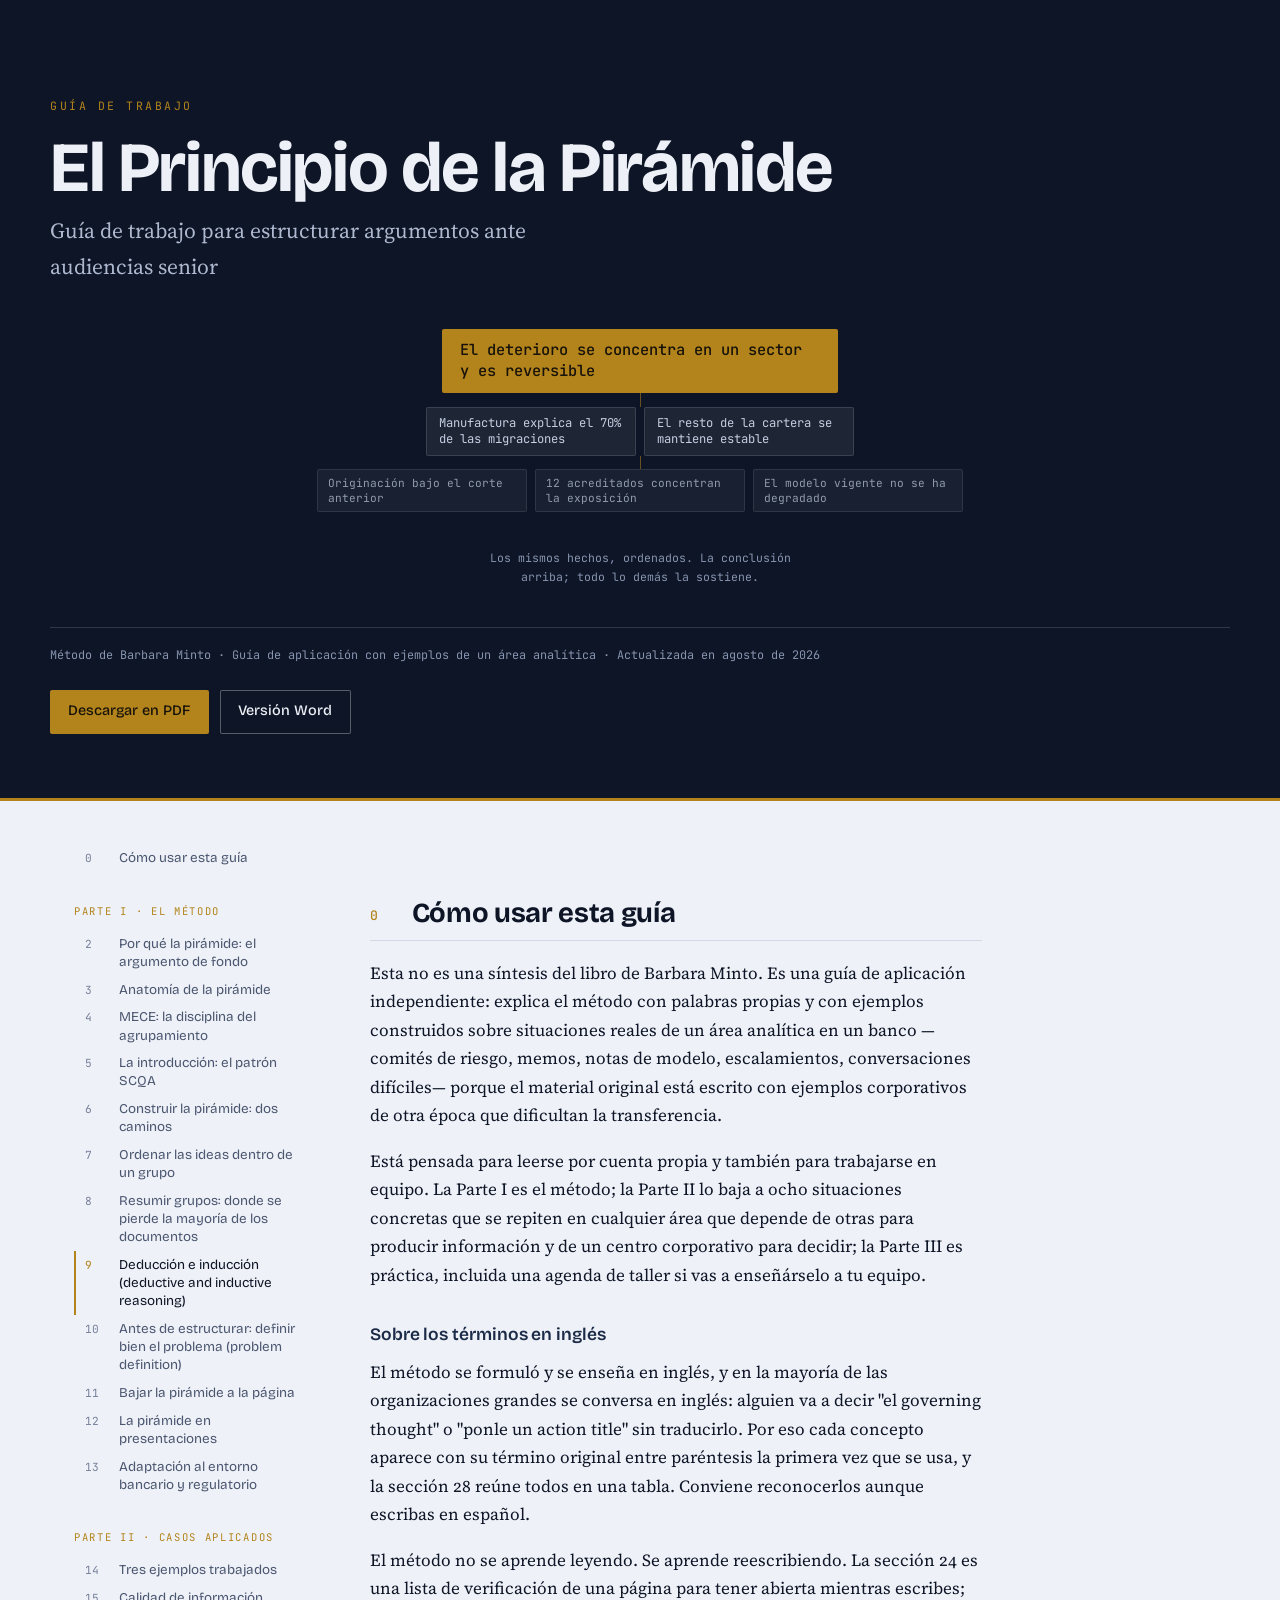
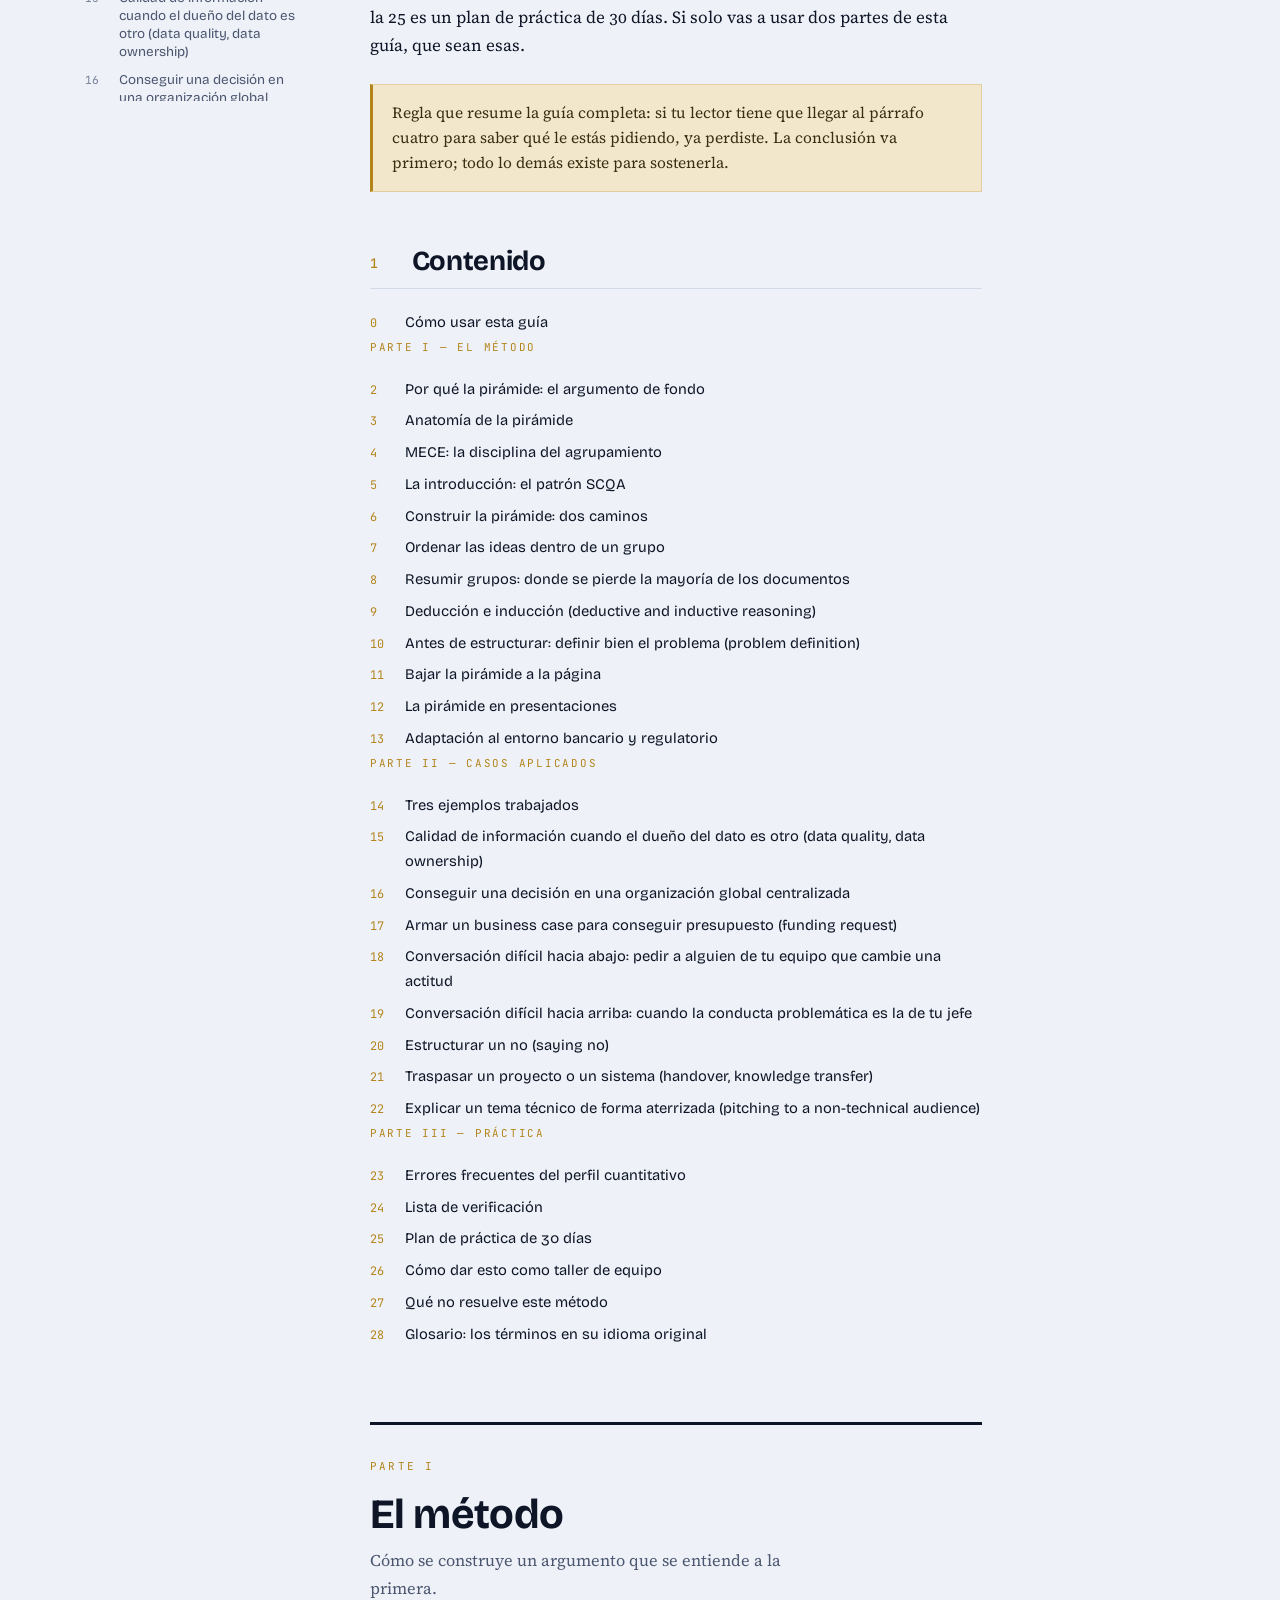
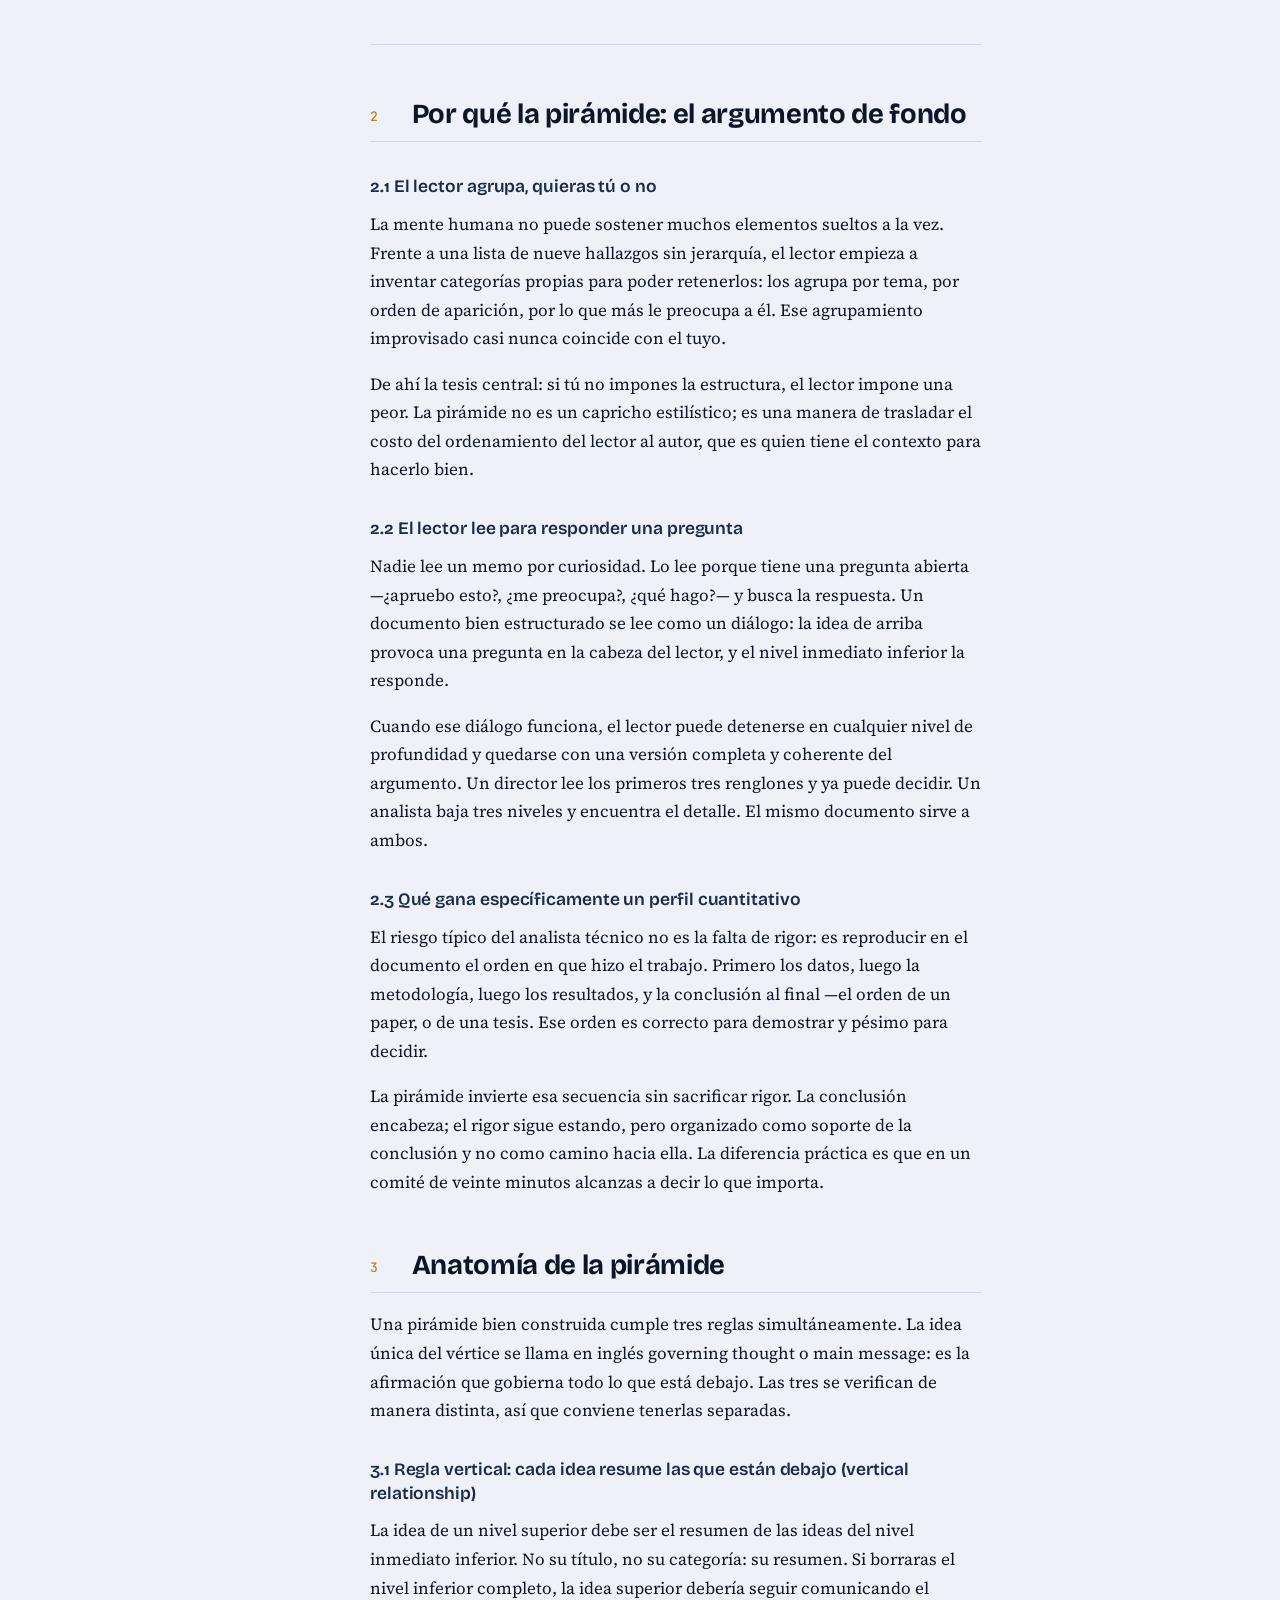
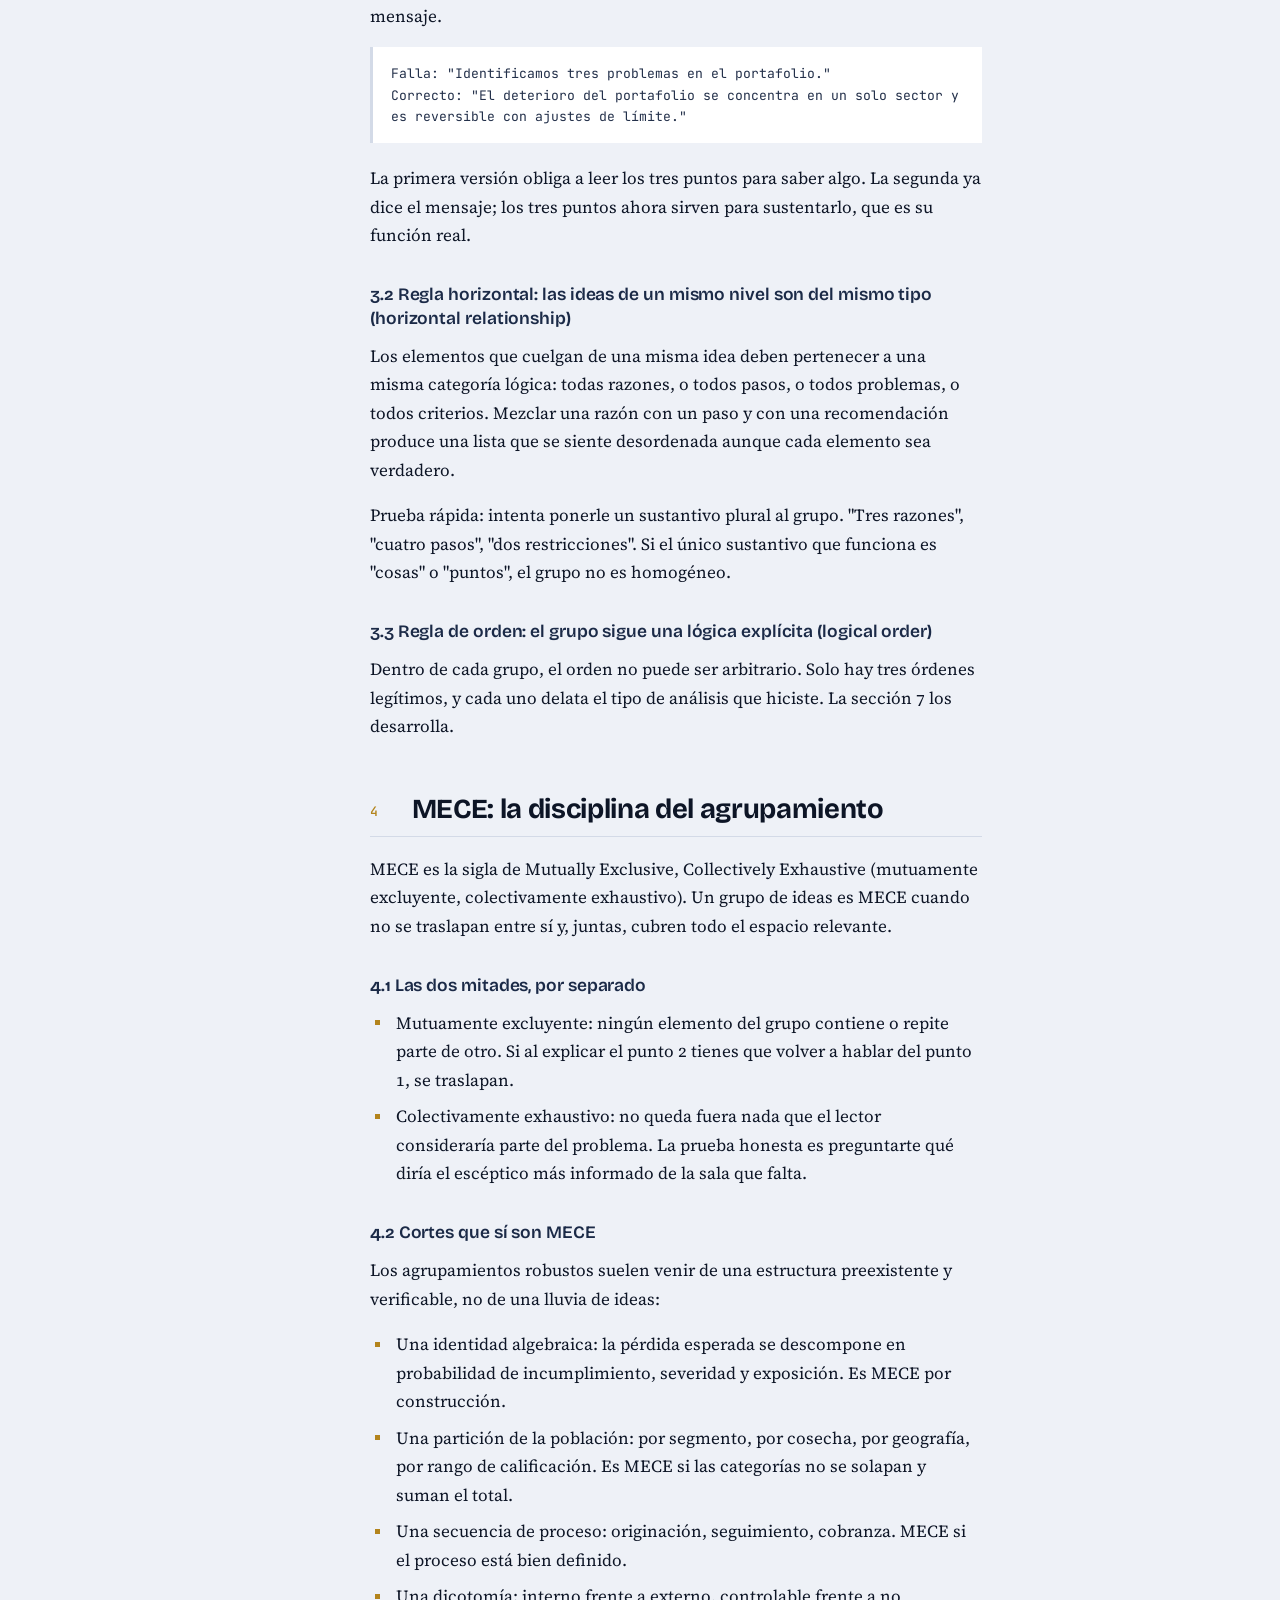
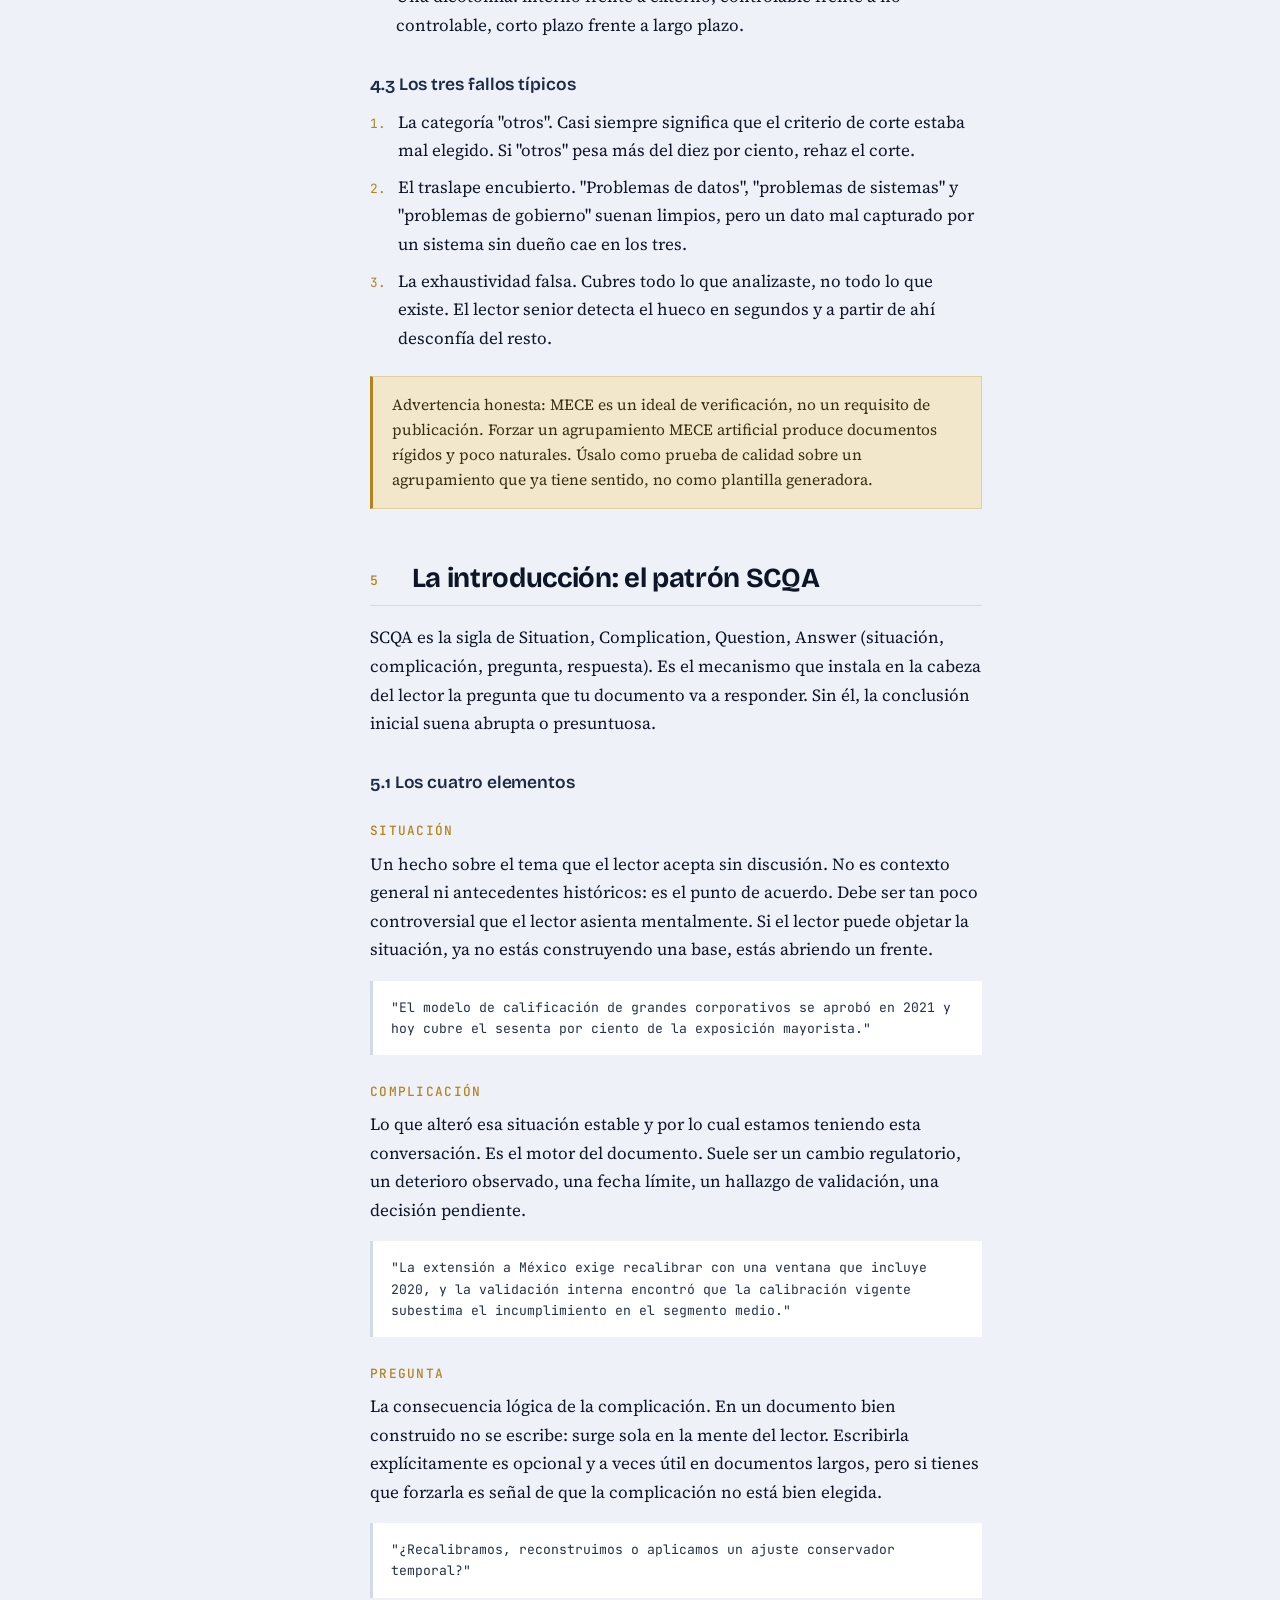
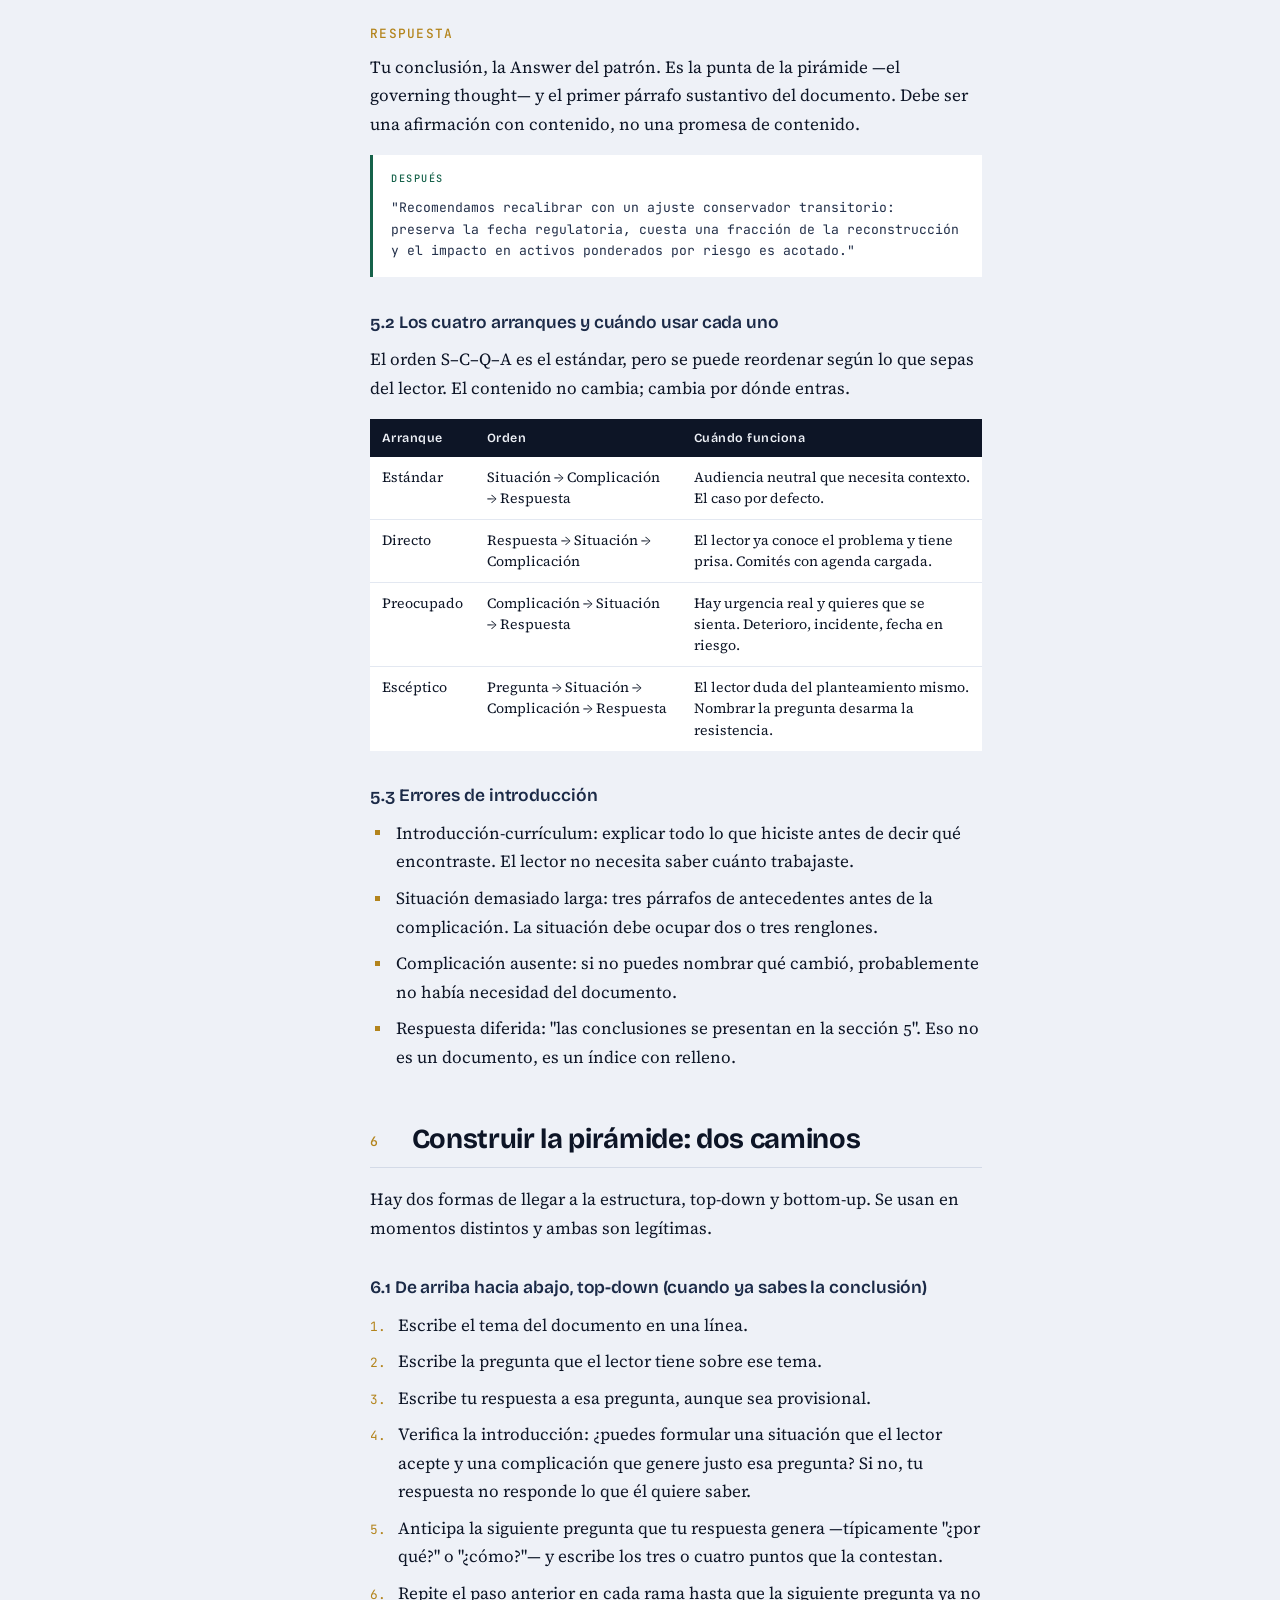
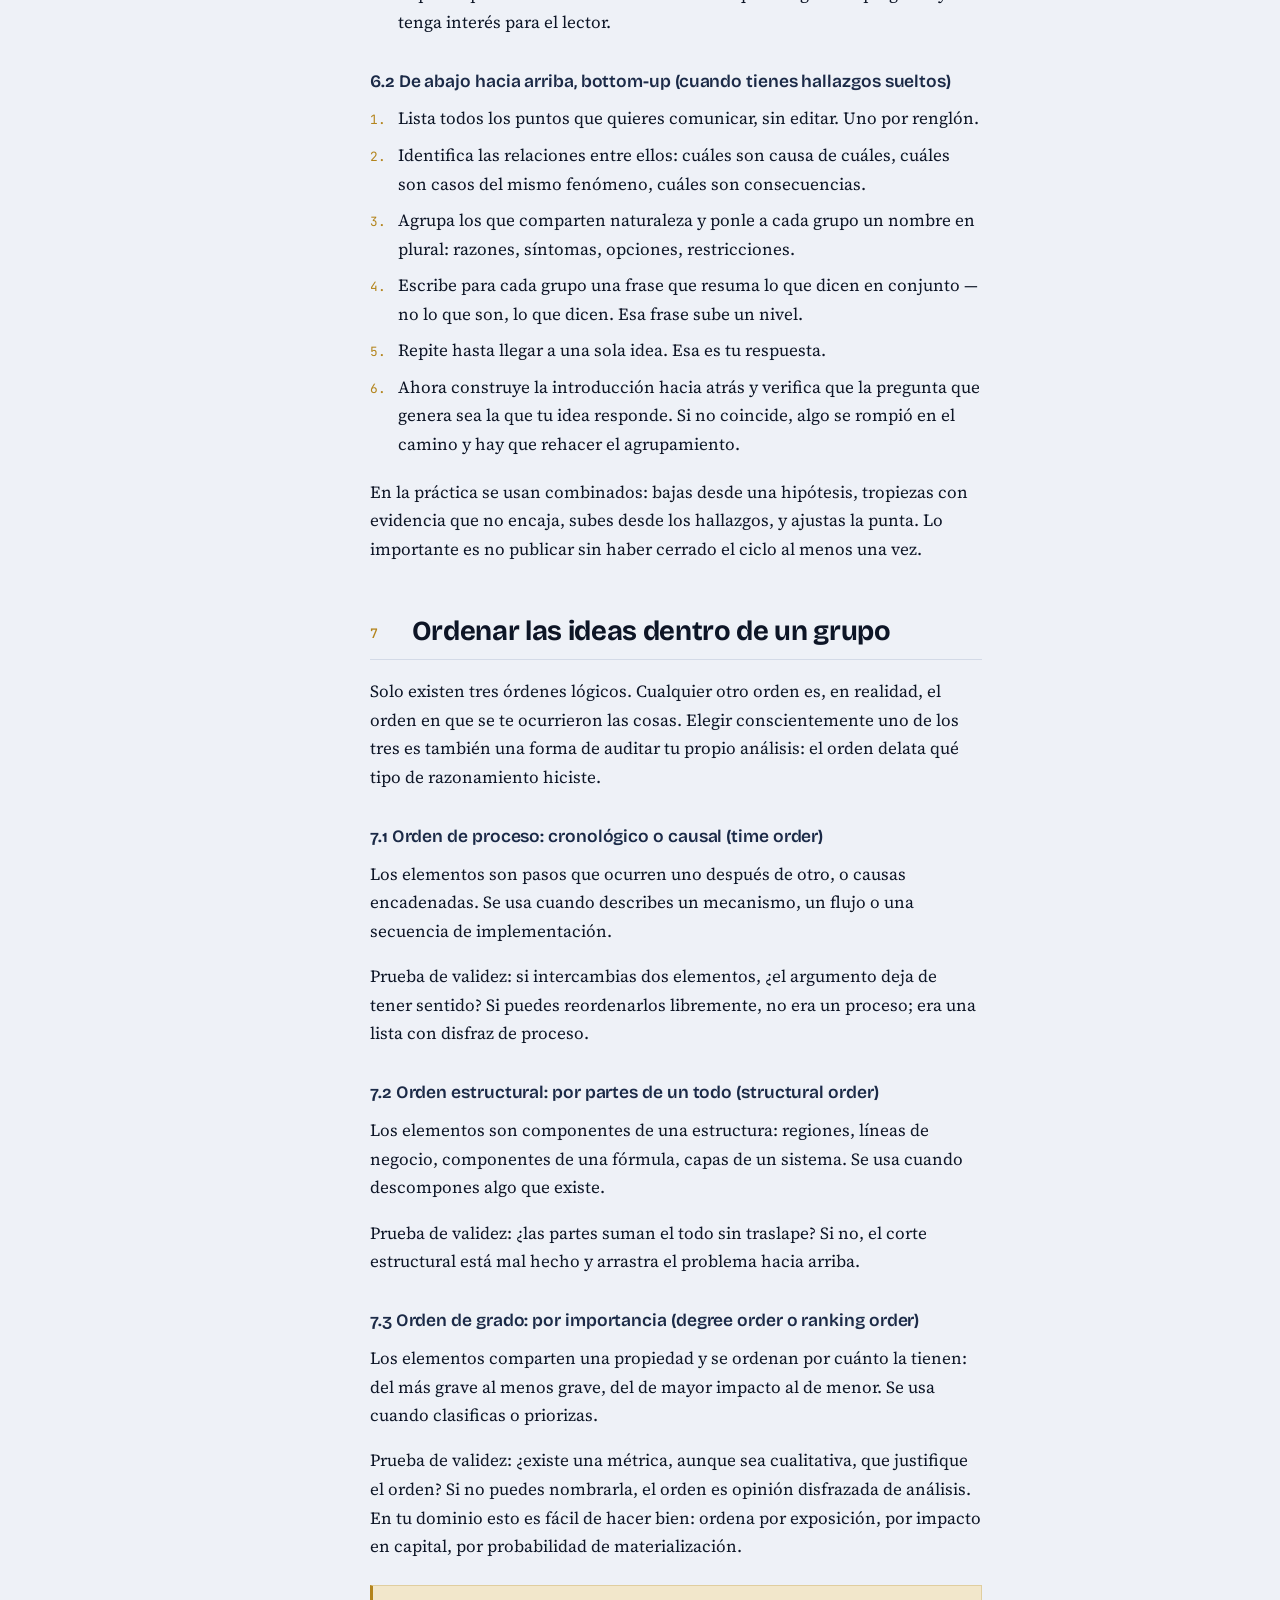
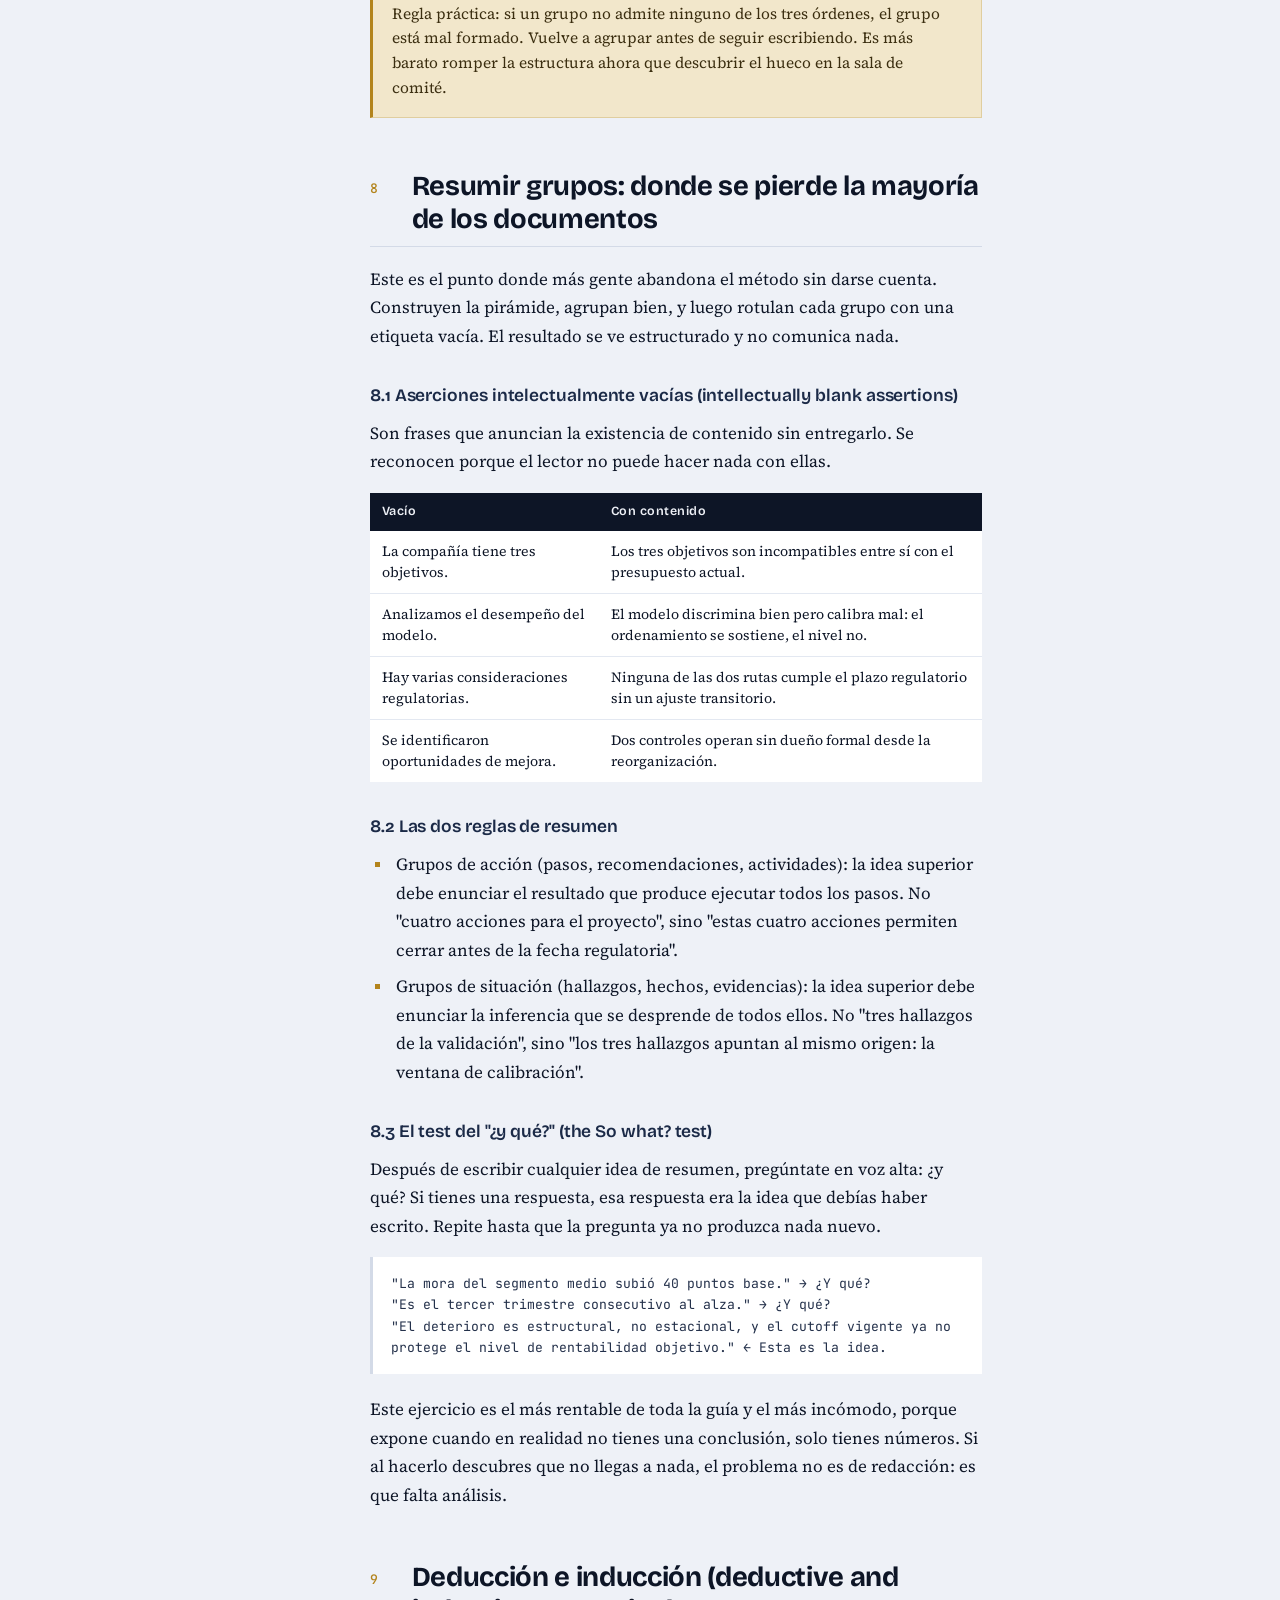
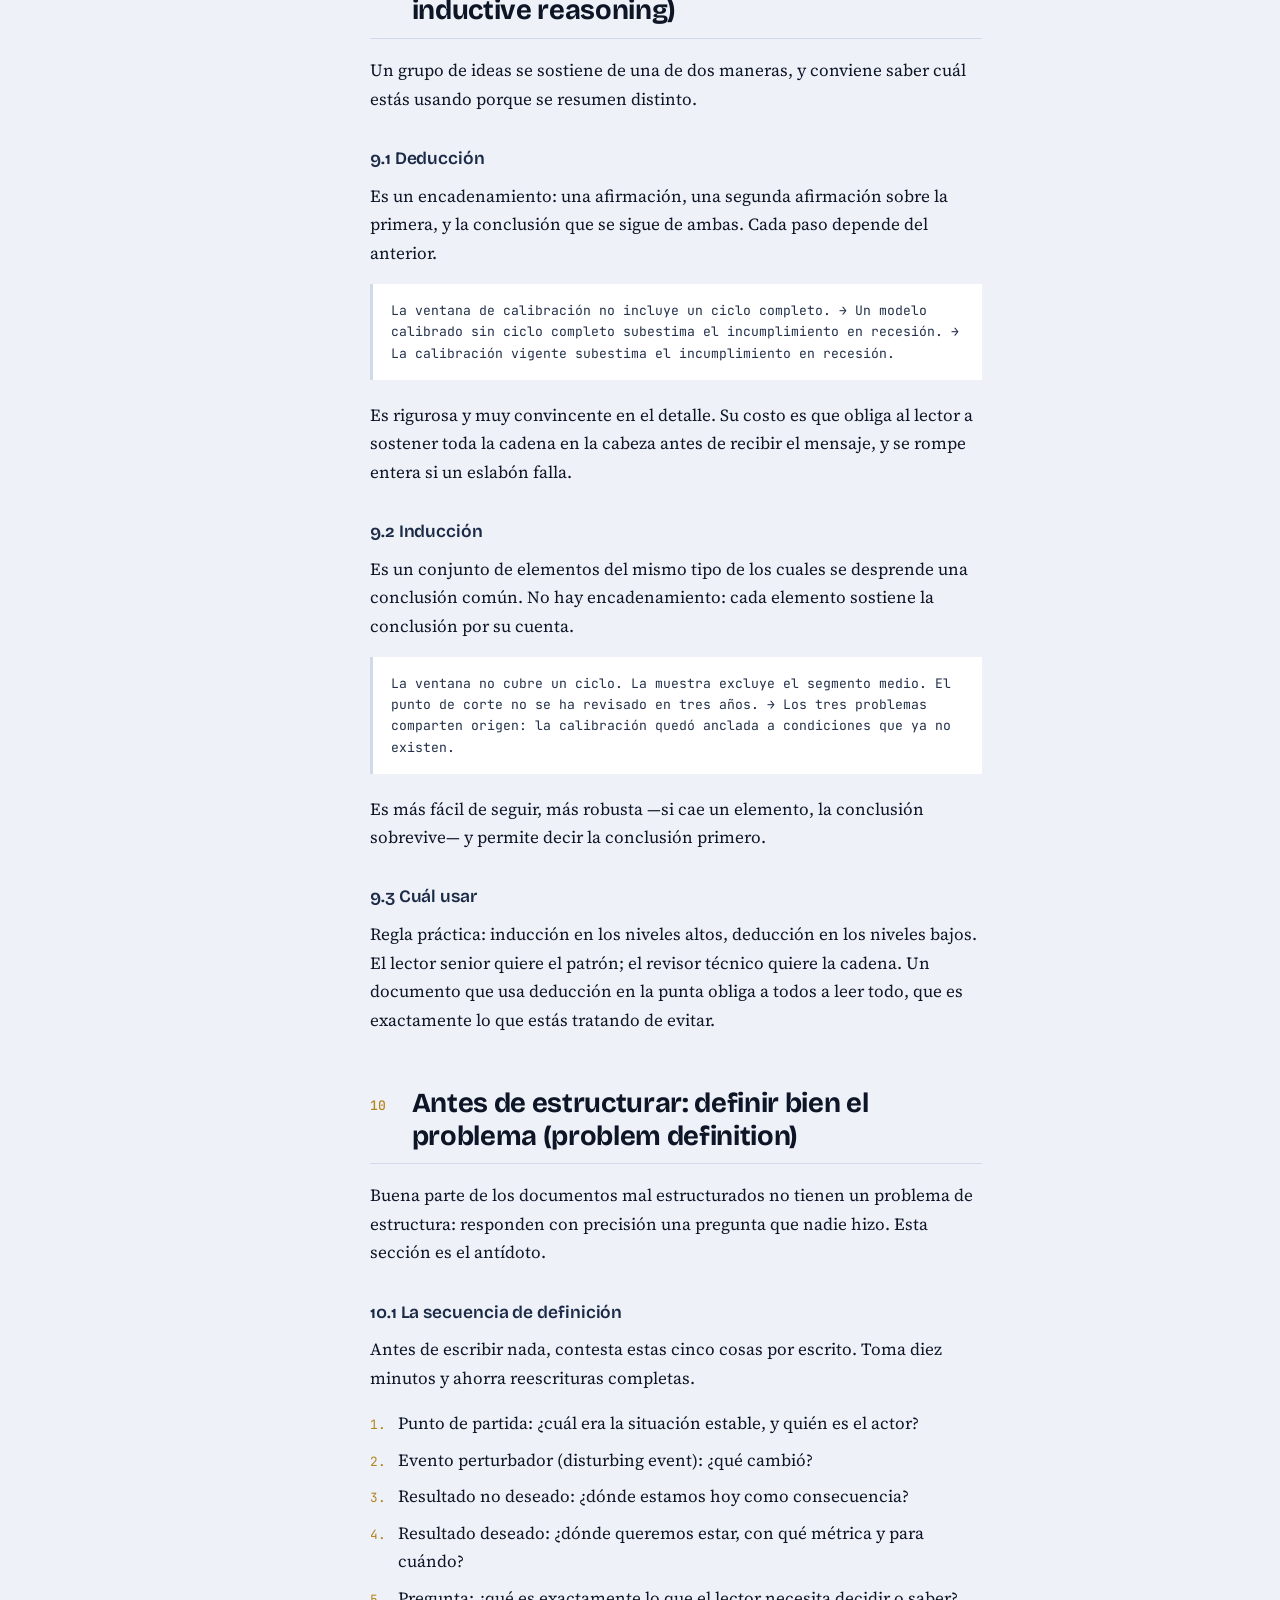
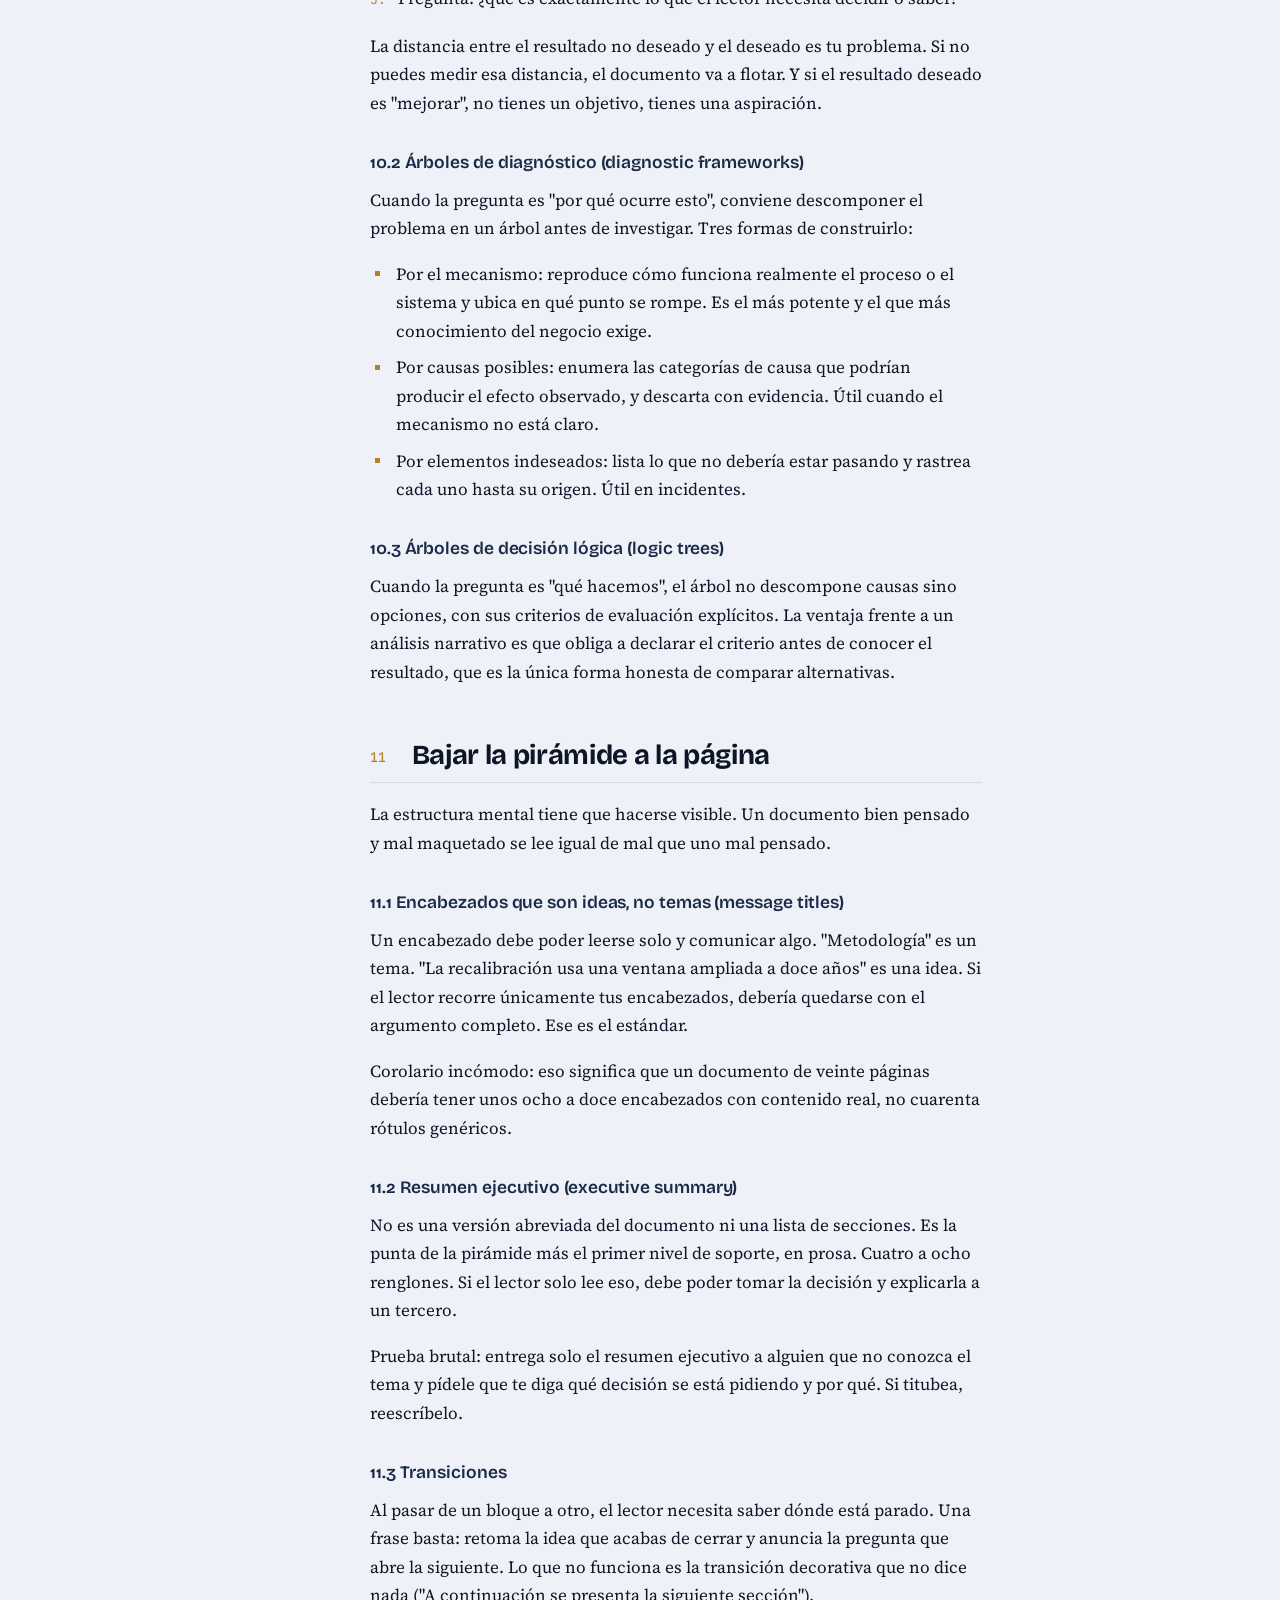
==== commit 78bef616: "Add files via upload Actualización de la guía" ====
--- a/index.html
+++ b/index.html
@@ -45,8 +45,8 @@
 
 <div class="shell">
   <button class="navtoggle" aria-expanded="false" aria-controls="nav">Contenido</button>
-  <nav class="nav" id="nav" aria-label="Secciones"><ul class="nav__list"><li><a href="#sec-0"><span class="nav__num">0</span>Cómo usar esta guía</a></li></ul><p class="nav__part">Parte I · El método</p><ul class="nav__list"><li><a href="#sec-2"><span class="nav__num">2</span>Por qué la pirámide: el argumento de fondo</a></li><li><a href="#sec-3"><span class="nav__num">3</span>Anatomía de la pirámide</a></li><li><a href="#sec-4"><span class="nav__num">4</span>MECE: la disciplina del agrupamiento</a></li><li><a href="#sec-5"><span class="nav__num">5</span>La introducción: el patrón SCQA</a></li><li><a href="#sec-6"><span class="nav__num">6</span>Construir la pirámide: dos caminos</a></li><li><a href="#sec-7"><span class="nav__num">7</span>Ordenar las ideas dentro de un grupo</a></li><li><a href="#sec-8"><span class="nav__num">8</span>Resumir grupos: donde se pierde la mayoría de los documentos</a></li><li><a href="#sec-9"><span class="nav__num">9</span>Deducción e inducción</a></li><li><a href="#sec-10"><span class="nav__num">10</span>Antes de estructurar: definir bien el problema</a></li><li><a href="#sec-11"><span class="nav__num">11</span>Bajar la pirámide a la página</a></li><li><a href="#sec-12"><span class="nav__num">12</span>La pirámide en presentaciones</a></li><li><a href="#sec-13"><span class="nav__num">13</span>Adaptación al entorno bancario y regulatorio</a></li></ul><p class="nav__part">Parte II · Casos aplicados</p><ul class="nav__list"><li><a href="#sec-14"><span class="nav__num">14</span>Tres ejemplos trabajados</a></li><li><a href="#sec-15"><span class="nav__num">15</span>Calidad de información cuando el dueño del dato es otro</a></li><li><a href="#sec-16"><span class="nav__num">16</span>Conseguir una decisión en una organización global centralizada</a></li><li><a href="#sec-17"><span class="nav__num">17</span>Armar un business case para conseguir presupuesto</a></li><li><a href="#sec-18"><span class="nav__num">18</span>Conversación difícil hacia abajo: pedir a alguien de tu equipo que cambie una actitud</a></li><li><a href="#sec-19"><span class="nav__num">19</span>Conversación difícil hacia arriba: cuando la conducta problemática es la de tu jefe</a></li><li><a href="#sec-20"><span class="nav__num">20</span>Estructurar un no</a></li><li><a href="#sec-21"><span class="nav__num">21</span>Traspasar un proyecto o un sistema</a></li><li><a href="#sec-22"><span class="nav__num">22</span>Explicar un tema técnico de forma aterrizada</a></li></ul><p class="nav__part">Parte III · Práctica</p><ul class="nav__list"><li><a href="#sec-23"><span class="nav__num">23</span>Errores frecuentes del perfil cuantitativo</a></li><li><a href="#sec-24"><span class="nav__num">24</span>Lista de verificación</a></li><li><a href="#sec-25"><span class="nav__num">25</span>Plan de práctica de 30 días</a></li><li><a href="#sec-26"><span class="nav__num">26</span>Cómo dar esto como taller de equipo</a></li><li><a href="#sec-27"><span class="nav__num">27</span>Qué no resuelve este método</a></li><li><a href="#sec-28"><span class="nav__num">28</span>Glosario de siglas</a></li></ul></nav>
-  <main class="doc" id="contenido"><h2 class="h1" id="sec-0"><span class="h1__num">0</span><span class="h1__text">Cómo usar esta guía</span></h2><p>Esta no es una síntesis del libro de Barbara Minto. Es una guía de aplicación independiente: explica el método con palabras propias y con ejemplos construidos sobre situaciones reales de un área analítica en un banco —comités de riesgo, memos, notas de modelo, escalamientos, conversaciones difíciles— porque el material original está escrito con ejemplos corporativos de otra época que dificultan la transferencia.</p><p>Está pensada para leerse por cuenta propia y también para trabajarse en equipo. La Parte I es el método; la Parte II lo baja a ocho situaciones concretas que se repiten en cualquier área que depende de otras para producir información y de un centro corporativo para decidir; la Parte III es práctica, incluida una agenda de taller si vas a enseñárselo a tu equipo.</p><p>El método no se aprende leyendo. Se aprende reescribiendo. La sección 24 es una lista de verificación de una página para tener abierta mientras escribes; la 25 es un plan de práctica de 30 días. Si solo vas a usar dos partes de esta guía, que sean esas.</p><aside class="box">Regla que resume la guía completa: si tu lector tiene que llegar al párrafo cuatro para saber qué le estás pidiendo, ya perdiste. La conclusión va primero; todo lo demás existe para sostenerla.</aside><h2 class="h1" id="sec-1"><span class="h1__num">1</span><span class="h1__text">Contenido</span></h2><nav class="toc"><a class="toc__item" href="#sec-0"><span class="toc__num">0</span>Cómo usar esta guía</a><p class="toc__part">Parte I — El método</p><a class="toc__item" href="#sec-2"><span class="toc__num">2</span>Por qué la pirámide: el argumento de fondo</a><a class="toc__item" href="#sec-3"><span class="toc__num">3</span>Anatomía de la pirámide</a><a class="toc__item" href="#sec-4"><span class="toc__num">4</span>MECE: la disciplina del agrupamiento</a><a class="toc__item" href="#sec-5"><span class="toc__num">5</span>La introducción: el patrón SCQA</a><a class="toc__item" href="#sec-6"><span class="toc__num">6</span>Construir la pirámide: dos caminos</a><a class="toc__item" href="#sec-7"><span class="toc__num">7</span>Ordenar las ideas dentro de un grupo</a><a class="toc__item" href="#sec-8"><span class="toc__num">8</span>Resumir grupos: donde se pierde la mayoría de los documentos</a><a class="toc__item" href="#sec-9"><span class="toc__num">9</span>Deducción e inducción</a><a class="toc__item" href="#sec-10"><span class="toc__num">10</span>Antes de estructurar: definir bien el problema</a><a class="toc__item" href="#sec-11"><span class="toc__num">11</span>Bajar la pirámide a la página</a><a class="toc__item" href="#sec-12"><span class="toc__num">12</span>La pirámide en presentaciones</a><a class="toc__item" href="#sec-13"><span class="toc__num">13</span>Adaptación al entorno bancario y regulatorio</a><p class="toc__part">Parte II — Casos aplicados</p><a class="toc__item" href="#sec-14"><span class="toc__num">14</span>Tres ejemplos trabajados</a><a class="toc__item" href="#sec-15"><span class="toc__num">15</span>Calidad de información cuando el dueño del dato es otro</a><a class="toc__item" href="#sec-16"><span class="toc__num">16</span>Conseguir una decisión en una organización global centralizada</a><a class="toc__item" href="#sec-17"><span class="toc__num">17</span>Armar un business case para conseguir presupuesto</a><a class="toc__item" href="#sec-18"><span class="toc__num">18</span>Conversación difícil hacia abajo: pedir a alguien de tu equipo que cambie una actitud</a><a class="toc__item" href="#sec-19"><span class="toc__num">19</span>Conversación difícil hacia arriba: cuando la conducta problemática es la de tu jefe</a><a class="toc__item" href="#sec-20"><span class="toc__num">20</span>Estructurar un no</a><a class="toc__item" href="#sec-21"><span class="toc__num">21</span>Traspasar un proyecto o un sistema</a><a class="toc__item" href="#sec-22"><span class="toc__num">22</span>Explicar un tema técnico de forma aterrizada</a><p class="toc__part">Parte III — Práctica</p><a class="toc__item" href="#sec-23"><span class="toc__num">23</span>Errores frecuentes del perfil cuantitativo</a><a class="toc__item" href="#sec-24"><span class="toc__num">24</span>Lista de verificación</a><a class="toc__item" href="#sec-25"><span class="toc__num">25</span>Plan de práctica de 30 días</a><a class="toc__item" href="#sec-26"><span class="toc__num">26</span>Cómo dar esto como taller de equipo</a><a class="toc__item" href="#sec-27"><span class="toc__num">27</span>Qué no resuelve este método</a><a class="toc__item" href="#sec-28"><span class="toc__num">28</span>Glosario de siglas</a></nav><section class="part"><p class="part__label">Parte I</p><h2 class="part__title">El método</h2><p class="part__lead">Cómo se construye un argumento que se entiende a la primera.</p></section><h2 class="h1" id="sec-2"><span class="h1__num">2</span><span class="h1__text">Por qué la pirámide: el argumento de fondo</span></h2><h3 class="h2">2.1 El lector agrupa, quieras tú o no</h3><p>La mente humana no puede sostener muchos elementos sueltos a la vez. Frente a una lista de nueve hallazgos sin jerarquía, el lector empieza a inventar categorías propias para poder retenerlos: los agrupa por tema, por orden de aparición, por lo que más le preocupa a él. Ese agrupamiento improvisado casi nunca coincide con el tuyo.</p><p>De ahí la tesis central: si tú no impones la estructura, el lector impone una peor. La pirámide no es un capricho estilístico; es una manera de trasladar el costo del ordenamiento del lector al autor, que es quien tiene el contexto para hacerlo bien.</p><h3 class="h2">2.2 El lector lee para responder una pregunta</h3><p>Nadie lee un memo por curiosidad. Lo lee porque tiene una pregunta abierta —¿apruebo esto?, ¿me preocupa?, ¿qué hago?— y busca la respuesta. Un documento bien estructurado se lee como un diálogo: la idea de arriba provoca una pregunta en la cabeza del lector, y el nivel inmediato inferior la responde.</p><p>Cuando ese diálogo funciona, el lector puede detenerse en cualquier nivel de profundidad y quedarse con una versión completa y coherente del argumento. Un director lee los primeros tres renglones y ya puede decidir. Un analista baja tres niveles y encuentra el detalle. El mismo documento sirve a ambos.</p><h3 class="h2">2.3 Qué gana específicamente un perfil cuantitativo</h3><p>El riesgo típico del analista técnico no es la falta de rigor: es reproducir en el documento el orden en que hizo el trabajo. Primero los datos, luego la metodología, luego los resultados, y la conclusión al final —el orden de un paper, o de una tesis. Ese orden es correcto para demostrar y pésimo para decidir.</p><p>La pirámide invierte esa secuencia sin sacrificar rigor. La conclusión encabeza; el rigor sigue estando, pero organizado como soporte de la conclusión y no como camino hacia ella. La diferencia práctica es que en un comité de veinte minutos alcanzas a decir lo que importa.</p><h2 class="h1" id="sec-3"><span class="h1__num">3</span><span class="h1__text">Anatomía de la pirámide</span></h2><p>Una pirámide bien construida cumple tres reglas simultáneamente. Las tres se verifican de manera distinta, así que conviene tenerlas separadas.</p><h3 class="h2">3.1 Regla vertical: cada idea resume las que están debajo</h3><p>La idea de un nivel superior debe ser el resumen de las ideas del nivel inmediato inferior. No su título, no su categoría: su resumen. Si borraras el nivel inferior completo, la idea superior debería seguir comunicando el mensaje.</p><blockquote class="q"><span class="q__line">Falla: "Identificamos tres problemas en el portafolio."</span><span class="q__line">Correcto: "El deterioro del portafolio se concentra en un solo sector y es reversible con ajustes de límite."</span></blockquote><p>La primera versión obliga a leer los tres puntos para saber algo. La segunda ya dice el mensaje; los tres puntos ahora sirven para sustentarlo, que es su función real.</p><h3 class="h2">3.2 Regla horizontal: las ideas de un mismo nivel son del mismo tipo</h3><p>Los elementos que cuelgan de una misma idea deben pertenecer a una misma categoría lógica: todas razones, o todos pasos, o todos problemas, o todos criterios. Mezclar una razón con un paso y con una recomendación produce una lista que se siente desordenada aunque cada elemento sea verdadero.</p><p>Prueba rápida: intenta ponerle un sustantivo plural al grupo. "Tres razones", "cuatro pasos", "dos restricciones". Si el único sustantivo que funciona es "cosas" o "puntos", el grupo no es homogéneo.</p><h3 class="h2">3.3 Regla de orden: el grupo sigue una lógica explícita</h3><p>Dentro de cada grupo, el orden no puede ser arbitrario. Solo hay tres órdenes legítimos, y cada uno delata el tipo de análisis que hiciste. La sección 7 los desarrolla.</p><h2 class="h1" id="sec-4"><span class="h1__num">4</span><span class="h1__text">MECE: la disciplina del agrupamiento</span></h2><p>MECE es la sigla de Mutually Exclusive, Collectively Exhaustive (mutuamente excluyente, colectivamente exhaustivo). Un grupo de ideas es MECE cuando no se traslapan entre sí y, juntas, cubren todo el espacio relevante.</p><h3 class="h2">4.1 Las dos mitades, por separado</h3><ul class="list list--bullet"><li>Mutuamente excluyente: ningún elemento del grupo contiene o repite parte de otro. Si al explicar el punto 2 tienes que volver a hablar del punto 1, se traslapan.</li><li>Colectivamente exhaustivo: no queda fuera nada que el lector consideraría parte del problema. La prueba honesta es preguntarte qué diría el escéptico más informado de la sala que falta.</li></ul><h3 class="h2">4.2 Cortes que sí son MECE</h3><p>Los agrupamientos robustos suelen venir de una estructura preexistente y verificable, no de una lluvia de ideas:</p><ul class="list list--bullet"><li>Una identidad algebraica: la pérdida esperada se descompone en probabilidad de incumplimiento, severidad y exposición. Es MECE por construcción.</li><li>Una partición de la población: por segmento, por cosecha, por geografía, por rango de calificación. Es MECE si las categorías no se solapan y suman el total.</li><li>Una secuencia de proceso: originación, seguimiento, cobranza. MECE si el proceso está bien definido.</li><li>Una dicotomía: interno frente a externo, controlable frente a no controlable, corto plazo frente a largo plazo.</li></ul><h3 class="h2">4.3 Los tres fallos típicos</h3><ol class="list list--num"><li>La categoría "otros". Casi siempre significa que el criterio de corte estaba mal elegido. Si "otros" pesa más del diez por ciento, rehaz el corte.</li><li>El traslape encubierto. "Problemas de datos", "problemas de sistemas" y "problemas de gobierno" suenan limpios, pero un dato mal capturado por un sistema sin dueño cae en los tres.</li><li>La exhaustividad falsa. Cubres todo lo que analizaste, no todo lo que existe. El lector senior detecta el hueco en segundos y a partir de ahí desconfía del resto.</li></ol><aside class="box">Advertencia honesta: MECE es un ideal de verificación, no un requisito de publicación. Forzar un agrupamiento MECE artificial produce documentos rígidos y poco naturales. Úsalo como prueba de calidad sobre un agrupamiento que ya tiene sentido, no como plantilla generadora.</aside><h2 class="h1" id="sec-5"><span class="h1__num">5</span><span class="h1__text">La introducción: el patrón SCQA</span></h2><p>SCQA es la sigla de Situation, Complication, Question, Answer (situación, complicación, pregunta, respuesta). Es el mecanismo que instala en la cabeza del lector la pregunta que tu documento va a responder. Sin él, la conclusión inicial suena abrupta o presuntuosa.</p><h3 class="h2">5.1 Los cuatro elementos</h3><h4 class="h3">Situación</h4><p>Un hecho sobre el tema que el lector acepta sin discusión. No es contexto general ni antecedentes históricos: es el punto de acuerdo. Debe ser tan poco controversial que el lector asienta mentalmente. Si el lector puede objetar la situación, ya no estás construyendo una base, estás abriendo un frente.</p><blockquote class="q"><span class="q__line">"El modelo de calificación de grandes corporativos se aprobó en 2021 y hoy cubre el sesenta por ciento de la exposición mayorista."</span></blockquote><h4 class="h3">Complicación</h4><p>Lo que alteró esa situación estable y por lo cual estamos teniendo esta conversación. Es el motor del documento. Suele ser un cambio regulatorio, un deterioro observado, una fecha límite, un hallazgo de validación, una decisión pendiente.</p><blockquote class="q"><span class="q__line">"La extensión a México exige recalibrar con una ventana que incluye 2020, y la validación interna encontró que la calibración vigente subestima el incumplimiento en el segmento medio."</span></blockquote><h4 class="h3">Pregunta</h4><p>La consecuencia lógica de la complicación. En un documento bien construido no se escribe: surge sola en la mente del lector. Escribirla explícitamente es opcional y a veces útil en documentos largos, pero si tienes que forzarla es señal de que la complicación no está bien elegida.</p><blockquote class="q"><span class="q__line">"¿Recalibramos, reconstruimos o aplicamos un ajuste conservador temporal?"</span></blockquote><h4 class="h3">Respuesta</h4><p>Tu conclusión. Es la punta de la pirámide y el primer párrafo sustantivo del documento. Debe ser una afirmación con contenido, no una promesa de contenido.</p><blockquote class="q q--strong"><span class="q__line">"Recomendamos recalibrar con un ajuste conservador transitorio: preserva la fecha regulatoria, cuesta una fracción de la reconstrucción y el impacto en activos ponderados por riesgo es acotado."</span></blockquote><h3 class="h2">5.2 Los cuatro arranques y cuándo usar cada uno</h3><p>El orden S–C–Q–A es el estándar, pero se puede reordenar según lo que sepas del lector. El contenido no cambia; cambia por dónde entras.</p><div class="tblwrap"><table><thead><tr><th>Arranque</th><th>Orden</th><th>Cuándo funciona</th></tr></thead><tbody><tr><td>Estándar</td><td>Situación → Complicación → Respuesta</td><td>Audiencia neutral que necesita contexto. El caso por defecto.</td></tr><tr><td>Directo</td><td>Respuesta → Situación → Complicación</td><td>El lector ya conoce el problema y tiene prisa. Comités con agenda cargada.</td></tr><tr><td>Preocupado</td><td>Complicación → Situación → Respuesta</td><td>Hay urgencia real y quieres que se sienta. Deterioro, incidente, fecha en riesgo.</td></tr><tr><td>Escéptico</td><td>Pregunta → Situación → Complicación → Respuesta</td><td>El lector duda del planteamiento mismo. Nombrar la pregunta desarma la resistencia.</td></tr></tbody></table></div><h3 class="h2">5.3 Errores de introducción</h3><ul class="list list--bullet"><li>Introducción-currículum: explicar todo lo que hiciste antes de decir qué encontraste. El lector no necesita saber cuánto trabajaste.</li><li>Situación demasiado larga: tres párrafos de antecedentes antes de la complicación. La situación debe ocupar dos o tres renglones.</li><li>Complicación ausente: si no puedes nombrar qué cambió, probablemente no había necesidad del documento.</li><li>Respuesta diferida: "las conclusiones se presentan en la sección 5". Eso no es un documento, es un índice con relleno.</li></ul><h2 class="h1" id="sec-6"><span class="h1__num">6</span><span class="h1__text">Construir la pirámide: dos caminos</span></h2><p>Hay dos formas de llegar a la estructura. Se usan en momentos distintos y ambas son legítimas.</p><h3 class="h2">6.1 De arriba hacia abajo (cuando ya sabes la conclusión)</h3><ol class="list list--num"><li>Escribe el tema del documento en una línea.</li><li>Escribe la pregunta que el lector tiene sobre ese tema.</li><li>Escribe tu respuesta a esa pregunta, aunque sea provisional.</li><li>Verifica la introducción: ¿puedes formular una situación que el lector acepte y una complicación que genere justo esa pregunta? Si no, tu respuesta no responde lo que él quiere saber.</li><li>Anticipa la siguiente pregunta que tu respuesta genera —típicamente "¿por qué?" o "¿cómo?"— y escribe los tres o cuatro puntos que la contestan.</li><li>Repite el paso anterior en cada rama hasta que la siguiente pregunta ya no tenga interés para el lector.</li></ol><h3 class="h2">6.2 De abajo hacia arriba (cuando tienes hallazgos sueltos)</h3><ol class="list list--num"><li>Lista todos los puntos que quieres comunicar, sin editar. Uno por renglón.</li><li>Identifica las relaciones entre ellos: cuáles son causa de cuáles, cuáles son casos del mismo fenómeno, cuáles son consecuencias.</li><li>Agrupa los que comparten naturaleza y ponle a cada grupo un nombre en plural: razones, síntomas, opciones, restricciones.</li><li>Escribe para cada grupo una frase que resuma lo que dicen en conjunto —no lo que son, lo que dicen. Esa frase sube un nivel.</li><li>Repite hasta llegar a una sola idea. Esa es tu respuesta.</li><li>Ahora construye la introducción hacia atrás y verifica que la pregunta que genera sea la que tu idea responde. Si no coincide, algo se rompió en el camino y hay que rehacer el agrupamiento.</li></ol><p>En la práctica se usan combinados: bajas desde una hipótesis, tropiezas con evidencia que no encaja, subes desde los hallazgos, y ajustas la punta. Lo importante es no publicar sin haber cerrado el ciclo al menos una vez.</p><h2 class="h1" id="sec-7"><span class="h1__num">7</span><span class="h1__text">Ordenar las ideas dentro de un grupo</span></h2><p>Solo existen tres órdenes lógicos. Cualquier otro orden es, en realidad, el orden en que se te ocurrieron las cosas. Elegir conscientemente uno de los tres es también una forma de auditar tu propio análisis: el orden delata qué tipo de razonamiento hiciste.</p><h3 class="h2">7.1 Orden de proceso (cronológico o causal)</h3><p>Los elementos son pasos que ocurren uno después de otro, o causas encadenadas. Se usa cuando describes un mecanismo, un flujo o una secuencia de implementación.</p><p>Prueba de validez: si intercambias dos elementos, ¿el argumento deja de tener sentido? Si puedes reordenarlos libremente, no era un proceso; era una lista con disfraz de proceso.</p><h3 class="h2">7.2 Orden estructural (por partes de un todo)</h3><p>Los elementos son componentes de una estructura: regiones, líneas de negocio, componentes de una fórmula, capas de un sistema. Se usa cuando descompones algo que existe.</p><p>Prueba de validez: ¿las partes suman el todo sin traslape? Si no, el corte estructural está mal hecho y arrastra el problema hacia arriba.</p><h3 class="h2">7.3 Orden de grado (por importancia)</h3><p>Los elementos comparten una propiedad y se ordenan por cuánto la tienen: del más grave al menos grave, del de mayor impacto al de menor. Se usa cuando clasificas o priorizas.</p><p>Prueba de validez: ¿existe una métrica, aunque sea cualitativa, que justifique el orden? Si no puedes nombrarla, el orden es opinión disfrazada de análisis. En tu dominio esto es fácil de hacer bien: ordena por exposición, por impacto en capital, por probabilidad de materialización.</p><aside class="box">Regla práctica: si un grupo no admite ninguno de los tres órdenes, el grupo está mal formado. Vuelve a agrupar antes de seguir escribiendo. Es más barato romper la estructura ahora que descubrir el hueco en la sala de comité.</aside><h2 class="h1" id="sec-8"><span class="h1__num">8</span><span class="h1__text">Resumir grupos: donde se pierde la mayoría de los documentos</span></h2><p>Este es el punto donde más gente abandona el método sin darse cuenta. Construyen la pirámide, agrupan bien, y luego rotulan cada grupo con una etiqueta vacía. El resultado se ve estructurado y no comunica nada.</p><h3 class="h2">8.1 Aserciones intelectualmente vacías</h3><p>Son frases que anuncian la existencia de contenido sin entregarlo. Se reconocen porque el lector no puede hacer nada con ellas.</p><div class="tblwrap"><table><thead><tr><th>Vacío</th><th>Con contenido</th></tr></thead><tbody><tr><td>La compañía tiene tres objetivos.</td><td>Los tres objetivos son incompatibles entre sí con el presupuesto actual.</td></tr><tr><td>Analizamos el desempeño del modelo.</td><td>El modelo discrimina bien pero calibra mal: el ordenamiento se sostiene, el nivel no.</td></tr><tr><td>Hay varias consideraciones regulatorias.</td><td>Ninguna de las dos rutas cumple el plazo regulatorio sin un ajuste transitorio.</td></tr><tr><td>Se identificaron oportunidades de mejora.</td><td>Dos controles operan sin dueño formal desde la reorganización.</td></tr></tbody></table></div><h3 class="h2">8.2 Las dos reglas de resumen</h3><ul class="list list--bullet"><li>Grupos de acción (pasos, recomendaciones, actividades): la idea superior debe enunciar el resultado que produce ejecutar todos los pasos. No "cuatro acciones para el proyecto", sino "estas cuatro acciones permiten cerrar antes de la fecha regulatoria".</li><li>Grupos de situación (hallazgos, hechos, evidencias): la idea superior debe enunciar la inferencia que se desprende de todos ellos. No "tres hallazgos de la validación", sino "los tres hallazgos apuntan al mismo origen: la ventana de calibración".</li></ul><h3 class="h2">8.3 El test del "¿y qué?"</h3><p>Después de escribir cualquier idea de resumen, pregúntate en voz alta: ¿y qué? Si tienes una respuesta, esa respuesta era la idea que debías haber escrito. Repite hasta que la pregunta ya no produzca nada nuevo.</p><blockquote class="q"><span class="q__line">"La mora del segmento medio subió 40 puntos base." → ¿Y qué?</span><span class="q__line">"Es el tercer trimestre consecutivo al alza." → ¿Y qué?</span><span class="q__line">"El deterioro es estructural, no estacional, y el cutoff vigente ya no protege el nivel de rentabilidad objetivo." ← Esta es la idea.</span></blockquote><p>Este ejercicio es el más rentable de toda la guía y el más incómodo, porque expone cuando en realidad no tienes una conclusión, solo tienes números. Si al hacerlo descubres que no llegas a nada, el problema no es de redacción: es que falta análisis.</p><h2 class="h1" id="sec-9"><span class="h1__num">9</span><span class="h1__text">Deducción e inducción</span></h2><p>Un grupo de ideas se sostiene de una de dos maneras, y conviene saber cuál estás usando porque se resumen distinto.</p><h3 class="h2">9.1 Deducción</h3><p>Es un encadenamiento: una afirmación, una segunda afirmación sobre la primera, y la conclusión que se sigue de ambas. Cada paso depende del anterior.</p><blockquote class="q"><span class="q__line">La ventana de calibración no incluye un ciclo completo. → Un modelo calibrado sin ciclo completo subestima el incumplimiento en recesión. → La calibración vigente subestima el incumplimiento en recesión.</span></blockquote><p>Es rigurosa y muy convincente en el detalle. Su costo es que obliga al lector a sostener toda la cadena en la cabeza antes de recibir el mensaje, y se rompe entera si un eslabón falla.</p><h3 class="h2">9.2 Inducción</h3><p>Es un conjunto de elementos del mismo tipo de los cuales se desprende una conclusión común. No hay encadenamiento: cada elemento sostiene la conclusión por su cuenta.</p><blockquote class="q"><span class="q__line">La ventana no cubre un ciclo. La muestra excluye el segmento medio. El punto de corte no se ha revisado en tres años. → Los tres problemas comparten origen: la calibración quedó anclada a condiciones que ya no existen.</span></blockquote><p>Es más fácil de seguir, más robusta —si cae un elemento, la conclusión sobrevive— y permite decir la conclusión primero.</p><h3 class="h2">9.3 Cuál usar</h3><p>Regla práctica: inducción en los niveles altos, deducción en los niveles bajos. El lector senior quiere el patrón; el revisor técnico quiere la cadena. Un documento que usa deducción en la punta obliga a todos a leer todo, que es exactamente lo que estás tratando de evitar.</p><h2 class="h1" id="sec-10"><span class="h1__num">10</span><span class="h1__text">Antes de estructurar: definir bien el problema</span></h2><p>Buena parte de los documentos mal estructurados no tienen un problema de estructura: responden con precisión una pregunta que nadie hizo. Esta sección es el antídoto.</p><h3 class="h2">10.1 La secuencia de definición</h3><p>Antes de escribir nada, contesta estas cinco cosas por escrito. Toma diez minutos y ahorra reescrituras completas.</p><ol class="list list--num"><li>Punto de partida: ¿cuál era la situación estable, y quién es el actor?</li><li>Evento perturbador: ¿qué cambió?</li><li>Resultado no deseado: ¿dónde estamos hoy como consecuencia?</li><li>Resultado deseado: ¿dónde queremos estar, con qué métrica y para cuándo?</li><li>Pregunta: ¿qué es exactamente lo que el lector necesita decidir o saber?</li></ol><p>La distancia entre el resultado no deseado y el deseado es tu problema. Si no puedes medir esa distancia, el documento va a flotar. Y si el resultado deseado es "mejorar", no tienes un objetivo, tienes una aspiración.</p><h3 class="h2">10.2 Árboles de diagnóstico</h3><p>Cuando la pregunta es "por qué ocurre esto", conviene descomponer el problema en un árbol antes de investigar. Tres formas de construirlo:</p><ul class="list list--bullet"><li>Por el mecanismo: reproduce cómo funciona realmente el proceso o el sistema y ubica en qué punto se rompe. Es el más potente y el que más conocimiento del negocio exige.</li><li>Por causas posibles: enumera las categorías de causa que podrían producir el efecto observado, y descarta con evidencia. Útil cuando el mecanismo no está claro.</li><li>Por elementos indeseados: lista lo que no debería estar pasando y rastrea cada uno hasta su origen. Útil en incidentes.</li></ul><h3 class="h2">10.3 Árboles de decisión lógica</h3><p>Cuando la pregunta es "qué hacemos", el árbol no descompone causas sino opciones, con sus criterios de evaluación explícitos. La ventaja frente a un análisis narrativo es que obliga a declarar el criterio antes de conocer el resultado, que es la única forma honesta de comparar alternativas.</p><h2 class="h1" id="sec-11"><span class="h1__num">11</span><span class="h1__text">Bajar la pirámide a la página</span></h2><p>La estructura mental tiene que hacerse visible. Un documento bien pensado y mal maquetado se lee igual de mal que uno mal pensado.</p><h3 class="h2">11.1 Encabezados que son ideas, no temas</h3><p>Un encabezado debe poder leerse solo y comunicar algo. "Metodología" es un tema. "La recalibración usa una ventana ampliada a doce años" es una idea. Si el lector recorre únicamente tus encabezados, debería quedarse con el argumento completo. Ese es el estándar.</p><p>Corolario incómodo: eso significa que un documento de veinte páginas debería tener unos ocho a doce encabezados con contenido real, no cuarenta rótulos genéricos.</p><h3 class="h2">11.2 Resumen ejecutivo</h3><p>No es una versión abreviada del documento ni una lista de secciones. Es la punta de la pirámide más el primer nivel de soporte, en prosa. Cuatro a ocho renglones. Si el lector solo lee eso, debe poder tomar la decisión y explicarla a un tercero.</p><p>Prueba brutal: entrega solo el resumen ejecutivo a alguien que no conozca el tema y pídele que te diga qué decisión se está pidiendo y por qué. Si titubea, reescríbelo.</p><h3 class="h2">11.3 Transiciones</h3><p>Al pasar de un bloque a otro, el lector necesita saber dónde está parado. Una frase basta: retoma la idea que acabas de cerrar y anuncia la pregunta que abre la siguiente. Lo que no funciona es la transición decorativa que no dice nada ("A continuación se presenta la siguiente sección").</p><h3 class="h2">11.4 Numeración y jerarquía visual</h3><ul class="list list--bullet"><li>La jerarquía visual debe corresponder a la jerarquía lógica. Dos ideas del mismo nivel se ven igual; una idea subordinada se ve subordinada.</li><li>No pases de tres niveles de profundidad en un documento de negocio. Si necesitas un cuarto nivel, ese material es anexo.</li><li>Los anexos existen para sacar del cuerpo lo que sostiene pero no argumenta: tablas de resultados, especificación técnica, pruebas de robustez. Que existan no te exime de resumir su mensaje en el cuerpo.</li></ul><h2 class="h1" id="sec-12"><span class="h1__num">12</span><span class="h1__text">La pirámide en presentaciones</span></h2><p>La adaptación a láminas es donde el método rinde más en tu contexto, porque un comité no lee: escucha y ve.</p><h3 class="h2">12.1 El título de la lámina es el mensaje</h3><p>La regla es sencilla y casi nadie la aplica: el título de cada lámina es la conclusión de esa lámina, escrita como oración completa. El contenido de la lámina es la evidencia de ese título.</p><blockquote class="q"><span class="q__line">Título débil: "Evolución de la mora por cosecha"</span><span class="q__line">Título correcto: "Las cosechas posteriores al cambio de política se deterioran 30% más rápido"</span></blockquote><p>Consecuencia práctica: si lees en voz alta únicamente los títulos de tu presentación, en orden, debe salir un argumento completo y coherente. Ese es el mejor diagnóstico que existe de una baraja. Hazlo antes de cada comité; toma noventa segundos.</p><h3 class="h2">12.2 Una idea por lámina</h3><p>Si el título necesita una conjunción para ser cierto —"y además"—, son dos láminas. La tentación de comprimir viene de querer parecer eficiente; el efecto es que el comité se pierde y pregunta cosas que ya estaban contestadas.</p><h3 class="h2">12.3 Gráficas</h3><ul class="list list--bullet"><li>El título de la gráfica dice el hallazgo, no la variable graficada.</li><li>Marca visualmente lo que quieres que vean. Si todo tiene el mismo peso visual, el lector elige por su cuenta qué mirar.</li><li>Una gráfica que necesita explicación oral para entenderse no sirve en un documento que va a circular sin ti. Y en un banco, todo circula sin ti.</li></ul><h2 class="h1" id="sec-13"><span class="h1__num">13</span><span class="h1__text">Adaptación al entorno bancario y regulatorio</span></h2><p>El método fue diseñado para consultoría. Trasladarlo tal cual a un banco supervisado tiene fricciones reales que conviene anticipar.</p><h3 class="h2">13.1 Cuando el destinatario es el regulador</h3><p>Un supervisor no lee para decidir rápido: lee para verificar cumplimiento y trazabilidad, y muchas veces espera un orden expositivo prescrito. Ahí no puedes reordenar libremente.</p><p>La solución no es abandonar la pirámide sino duplicar la entrada: un resumen en formato pirámide al frente, y el cuerpo en el orden que el supervisor espera. El resumen te da claridad; el cuerpo te da cumplimiento. Ningún supervisor ha objetado nunca que le digan la conclusión primero.</p><h3 class="h2">13.2 Cuando la conclusión es incómoda</h3><p>La objeción más común a "conclusión primero" es política: si el mensaje es malo, decirlo en el renglón uno se siente brusco. La objeción es legítima y la respuesta es que el orden no cambia, cambia el encuadre: la conclusión sigue yendo primero, pero enunciada junto con la ruta de salida.</p><blockquote class="q"><span class="q__line">Brusco: "El modelo no pasará la validación."</span><span class="q__line">Pirámide con encuadre: "El modelo no pasará la validación en su forma actual; un ajuste conservador transitorio preserva la fecha regulatoria mientras se recalibra."</span></blockquote><p>Ambas dicen lo mismo. La segunda es igual de honesta y deja al lector con una decisión en la mano en vez de con un problema en la mano.</p><h3 class="h2">13.3 El doble reporte</h3><p>Cuando un mismo asunto va a dos jefaturas con intereses distintos, la tentación es escribir un documento neutro que no incomode a ninguna. El resultado suele ser un documento que no le sirve a ninguna.</p><p>La pirámide ayuda a hacerlo bien: la punta —el hecho y la recomendación— es la misma para ambos; lo que cambia es la introducción, porque la complicación relevante para cada uno es distinta. Un documento, dos entradas. Eso no es doble discurso: es reconocer que la pregunta que cada lector trae es distinta.</p><section class="part"><p class="part__label">Parte II</p><h2 class="part__title">Casos aplicados</h2><p class="part__lead">Ocho situaciones que se repiten, con la estructura y el ejemplo trabajado de cada una.</p></section><h2 class="h1" id="sec-14"><span class="h1__num">14</span><span class="h1__text">Tres ejemplos trabajados</span></h2><h3 class="h2">14.1 Memo de deterioro de portafolio</h3><p>Versión típica, orden de trabajo:</p><blockquote class="q q--weak"><span class="q__line">"Se realizó el análisis trimestral de la cartera mayorista. Se revisaron 1,240 acreditados con corte a junio. La metodología consistió en el cálculo de tasas de migración por calificación y el análisis de cosechas. Los resultados muestran variaciones en varios segmentos. En la sección 4 se presentan las conclusiones y recomendaciones."</span></blockquote><p>Versión en pirámide:</p><blockquote class="q q--strong"><span class="q__line">"El deterioro del trimestre se concentra en un solo sector y es reversible sin cambiar el apetito de riesgo.</span><br><span class="q__line">Manufactura de exportación explica el 70% de las migraciones a la baja, en un contexto en el que el resto de la cartera se mantiene estable. El deterioro se origina en acreditados originados bajo el punto de corte anterior, no en el desempeño del modelo vigente. Un ajuste de límite sectorial y una revisión de los doce acreditados de mayor exposición contienen el efecto sin afectar originación en el resto de la cartera.</span><br><span class="q__line">Se requiere aprobación del ajuste sectorial en el comité del 15 de septiembre."</span></blockquote><p>Cambió el orden, no el contenido. La primera versión pide veinte minutos de lectura para llegar a lo mismo; la segunda deja al lector en condiciones de decidir en treinta segundos y de profundizar si quiere.</p><h3 class="h2">14.2 Nota de propuesta de re-desarrollo de modelo</h3><p>Introducción SCQA:</p><ul class="list list--bullet"><li>Situación: el modelo vigente se aprobó hace cinco años y sostiene el cálculo de requerimiento de capital de la cartera mayorista.</li><li>Complicación: la validación anual encontró subestimación en el segmento medio, y el calendario regulatorio no admite una reconstrucción completa antes de la fecha comprometida.</li><li>Pregunta (implícita): ¿recalibrar, reconstruir o ajustar?</li><li>Respuesta: recalibrar con margen de conservadurismo transitorio.</li></ul><p>Primer nivel de soporte —tres razones, orden de grado, de mayor a menor peso en la decisión:</p><ol class="list list--num"><li>Es la única de las tres rutas que cumple la fecha comprometida.</li><li>El diagnóstico apunta a calibración, no a especificación: reconstruir atacaría un problema que no tenemos.</li><li>El impacto en activos ponderados por riesgo es acotado y cuantificado, y el margen transitorio se retira con la recalibración completa del siguiente ciclo.</li></ol><p>Fíjate en que las tres razones son del mismo tipo (razones), no se traslapan, y juntas cubren las tres dimensiones que un comité evalúa: tiempo, diagnóstico e impacto en capital. Eso es MECE hecho sobre algo que ya tenía sentido.</p><h3 class="h2">14.3 Correo corto a un jefe funcional</h3><p>El método aplica igual en cinco renglones. Un correo de escalamiento bien estructurado:</p><blockquote class="q"><span class="q__line">"Necesito tu decisión sobre el alcance de la extensión del modelo antes del viernes.</span><br><span class="q__line">El equipo de datos confirmó que la información del segmento medio solo está disponible desde 2019. Eso deja dos opciones: extender con la ventana corta y documentar la limitación, o esperar la reconstrucción del histórico y mover la fecha un trimestre.</span><br><span class="q__line">Mi recomendación es la primera: la limitación es documentable y el retraso no lo es. Si prefieres la segunda, necesito avisar al equipo de proyecto esta semana."</span></blockquote><p>Petición primero, contexto después, recomendación explícita, y una consecuencia clara de cada rama. Ningún adorno.</p><h2 class="h1" id="sec-15"><span class="h1__num">15</span><span class="h1__text">Calidad de información cuando el dueño del dato es otro</span></h2><p>Es probablemente la situación más frecuente y peor resuelta en un área analítica: dependes de información que produce alguien más, la información llega mal, y tú no tienes autoridad sobre quien la genera. El resultado típico es un correo con una lista de defectos que el área dueña recibe como una acusación, contesta a la defensiva y nadie corrige nada.</p><h3 class="h2">15.1 Por qué falla el enfoque intuitivo</h3><p>El enfoque intuitivo pone en la punta el defecto: "encontramos 43 inconsistencias en el archivo de garantías". Esa punta convierte al receptor en acusado y a ti en auditor no solicitado. Además no contiene una petición: el lector no sabe qué se espera de él, así que archiva el correo.</p><p>La punta correcta no es el defecto. Es la decisión o el entregable que está en riesgo, y la acción acotada que lo destraba. El defecto pasa al segundo nivel, donde pertenece: es evidencia, no mensaje.</p><h3 class="h2">15.2 Estructura recomendada</h3><ul class="list list--bullet"><li>Situación: nombra el proceso compartido en términos que el otro reconozca como suyos y como legítimo. "El archivo mensual de garantías alimenta el cálculo de severidad y el reporte regulatorio de septiembre."</li><li>Complicación: el defecto medido más su consecuencia con fecha. Medido significa con tasa y volumen, no con adjetivos. "El 12% de los registros llega sin fecha de valuación; con ese nivel el cálculo no se puede firmar antes del 15 de septiembre."</li><li>Respuesta: la petición más pequeña que resuelve el problema, dirigida a una sola persona, con fecha. No "mejorar la calidad del archivo", sino "poblar la fecha de valuación en los 340 registros del anexo antes del 5 de septiembre".</li><li>Soporte: qué ya hiciste tú. Esto no es autobombo: es lo que evita que el otro sienta que le estás pasando tu trabajo. "Aplicamos un control temporal que imputa la fecha por promedio del segmento; sirve para el cierre interno, no para el reporte regulatorio."</li></ul><h3 class="h2">15.3 Reglas que cambian el resultado</h3><ol class="list list--num"><li>Cuantifica siempre. Un defecto sin tasa ni impacto es una opinión, y con opiniones el dueño del dato no mueve prioridades.</li><li>Traduce el defecto a la consecuencia del otro, no a la tuya. "Tenemos que reprocesar" le importa poco; "el dato que tú firmas va a salir con salvedad" le importa mucho.</li><li>Una petición por interlocutor. Un correo con nueve peticiones se convierte en cero peticiones atendidas.</li><li>Prioriza y hazlo visible. Si tienes 43 defectos, agrúpalos por origen —captura, sistema, definición— y di cuáles bloquean y cuáles no. La mitad de las veces, tres defectos explican el ochenta por ciento del impacto.</li><li>Ofrece la vía de menor esfuerzo. Si puedes entregarles el listado exacto de registros a corregir en vez de pedirles que lo busquen, hazlo. El costo de esa media hora tuya es menor que el de dos semanas de ida y vuelta.</li><li>Deja rastro sin tono acusatorio. La documentación es necesaria y no requiere adjetivos: los hechos con fecha bastan, y envejecen mucho mejor si el asunto escala.</li></ol><h3 class="h2">15.4 La escalera del escalamiento</h3><p>Escalar no es un castigo ni una traición; es un mecanismo normal cuando dos áreas tienen prioridades distintas. Lo que lo vuelve tóxico es hacerlo por sorpresa. La secuencia limpia tiene tres peldaños y en todos el receptor sabe qué sigue:</p><ol class="list list--num"><li>Petición directa con fecha y consecuencia. Nada más.</li><li>Recordatorio con el impacto actualizado y aviso explícito de que si no hay respuesta se llevará al foro correspondiente. Sin amenaza, como dato.</li><li>Escalamiento con opciones. Al escalar no lleves el problema: lleva dos rutas con su costo. El escalamiento que solo denuncia deja al jefe con trabajo; el que propone deja al jefe con una decisión.</li></ol><h3 class="h2">15.5 Ejemplo trabajado</h3><p>Versión típica:</p><blockquote class="q q--weak"><span class="q__line">"Buen día. Adjunto el resultado de la revisión de calidad del archivo de garantías de agosto. Se detectaron 43 incidencias de distintos tipos que se detallan en el anexo. Es importante mencionar que estas incidencias se han repetido en meses anteriores. Quedo al pendiente de sus comentarios."</span></blockquote><p>Versión en pirámide:</p><blockquote class="q q--strong"><span class="q__line">"Necesito la fecha de valuación de 340 garantías antes del 5 de septiembre para poder firmar el cálculo de severidad del cierre regulatorio.</span><br><span class="q__line">El archivo de agosto llegó con esa fecha vacía en el 12% de los registros. Aplicamos una imputación por segmento que sirve para el seguimiento interno, pero no es admisible para el cálculo que se reporta.</span><br><span class="q__line">El anexo trae la lista exacta de los 340 registros, ordenada por exposición. Los primeros 60 concentran el 70% del impacto; si el tiempo aprieta, con esos avanzamos.</span><br><span class="q__line">El resto de las incidencias del mes no bloquean el cierre; te las mando por separado la próxima semana para revisarlas con calma en el origen."</span></blockquote><aside class="box">Lo que cambió: la punta pasó del defecto a la decisión en riesgo, la petición quedó acotada y con fecha, el trabajo de búsqueda ya está hecho, se ofreció una ruta parcial si no alcanza el tiempo, y lo urgente quedó separado de lo importante. Mismo contenido, resultado distinto.</aside><h2 class="h1" id="sec-16"><span class="h1__num">16</span><span class="h1__text">Conseguir una decisión en una organización global centralizada</span></h2><p>Cuando la decisión no se toma donde tú estás, el problema deja de ser técnico y pasa a ser de competencia por atención. Quien decide en el centro atiende veinte países, y tu solicitud compite con las otras diecinueve. La pirámide ayuda porque en ese contexto solo tienes un párrafo antes de que te clasifiquen.</p><h3 class="h2">16.1 El cambio de punta</h3><p>La punta intuitiva es "México necesita X". Desde el centro, esa frase se lee como una excepción local: costo para él, beneficio para ti. Es la categoría con menor tasa de aprobación que existe.</p><p>La punta que funciona reencuadra el mismo pedido como solución a un problema que el centro ya reconoce como suyo. No es manipulación: es elegir, entre varias verdades sobre tu solicitud, la que le es relevante a quien decide.</p><blockquote class="q"><span class="q__line">Local: "Necesitamos una excepción al estándar de modelos para el portafolio mexicano."</span><span class="q__line">Central: "El estándar global no cubre el caso de mercados con historia corta; México puede ser el piloto que cierre ese hueco antes de que lo abran otros tres países."</span></blockquote><h3 class="h2">16.2 Los cinco elementos de un caso hacia el centro</h3><ol class="list list--num"><li>Anclaje en una prioridad ya declarada. Cita el objetivo, programa o política del grupo con el que tu propuesta se alinea. Si no existe ninguno, tu propuesta va a competir sin apoyo.</li><li>Traducción a la métrica del centro. Lo que a ti te preocupa en pesos y en operación, a él le importa en capital, en riesgo regulatorio o en consistencia entre entidades. Traduce.</li><li>La decisión más pequeña posible. No pidas la política nueva: pide el piloto, la excepción acotada con fecha de revisión, la exención temporal. Es mucho más fácil aprobar algo reversible.</li><li>El manejo del precedente. Quien decide en el centro piensa siempre "si se lo doy a uno, me lo piden todos". Adelántate: define el criterio que hace de tu caso una categoría y no un favor. "Aplicable a entidades con menos de cinco años de historia en el segmento" es un criterio; "aplicable a México" es un favor.</li><li>El costo de no decidir, en su moneda. El argumento que más se mueve en un grupo bancario es el riesgo regulatorio local, porque el centro sí responde por él. Úsalo cuando sea cierto, y no lo infles cuando no lo sea: el crédito que pierdes por exagerar una vez no se recupera.</li></ol><h3 class="h2">16.3 A quién le hablas</h3><p>Antes de escribir, contesta tres preguntas por escrito: quién firma, quién puede vetar aunque no firme, y quién resulta afectado si esto se aprueba. La mayoría de las propuestas fracasa por el segundo grupo, que no fue consultado y se entera en el foro.</p><p>Cuando hay doble reporte —línea funcional en el centro y línea de entidad en el país— cuidar solo una de las dos es un error caro y muy común. La línea funcional te da viabilidad técnica; la de entidad te da respaldo político. Necesitas ambas, y necesitas que cada una escuche la versión que le corresponde antes del foro, nunca durante.</p><h3 class="h2">16.4 El formato que sobrevive</h3><p>Una página. Petición y decisión solicitada en el primer párrafo. Tres razones. Impacto cuantificado. Fecha en la que la decisión deja de ser útil. Anexos con todo lo demás. Si tu propuesta necesita quince láminas para entenderse, no está lista para el centro; está lista para tu equipo.</p><h2 class="h1" id="sec-17"><span class="h1__num">17</span><span class="h1__text">Armar un business case para conseguir presupuesto</span></h2><p>Un business case es un documento de venta con formato de documento técnico. Quien lo lee ya vio decenas y desarrolló un detector de beneficios inflados. La estructura piramidal ayuda, pero aquí la credibilidad importa tanto como el orden.</p><h3 class="h2">17.1 La punta</h3><p>La punta es la decisión que pides y su monto. Literalmente: qué apruebas, cuánto cuesta, qué obtienes, para cuándo. Un business case que abre con "antecedentes del proyecto" perdió al lector en el renglón uno.</p><blockquote class="q"><span class="q__line">"Solicito aprobación de un presupuesto de X para automatizar el proceso de conciliación regulatoria en doce meses. Libera el equivalente a dos posiciones de trabajo manual, elimina el hallazgo de auditoría abierto desde marzo, y se paga en menos de dos años."</span></blockquote><h3 class="h2">17.2 Estructura</h3><ol class="list list--num"><li>El costo de hoy, cuantificado. No el problema en abstracto: cuánto cuesta no hacer nada, en horas, en pérdidas, en riesgo abierto. Este es el número que sostiene todo el documento y es donde más se falla por pereza.</li><li>Las opciones consideradas, incluida no hacer nada. Un business case con una sola opción se lee como una decisión ya tomada que busca sello. Tres opciones con criterios explícitos se lee como análisis.</li><li>La opción recomendada y por qué gana bajo esos criterios.</li><li>Costo y beneficio con supuestos visibles. Cada supuesto que sostiene el beneficio, escrito y atacable. Si el lector no puede ver los supuestos, asume que están inflados —y suele tener razón.</li><li>Qué pasa si no se aprueba. Consecuencia concreta, no dramática.</li><li>La petición y la fecha límite real de la decisión.</li></ol><h3 class="h2">17.3 Reglas de credibilidad</h3><ul class="list list--bullet"><li>Beneficio en la moneda de quien decide. Ahorro de horas convence a un jefe de operación; reducción de capital o de riesgo regulatorio convence a un comité. El mismo proyecto se argumenta distinto según quién firma, sin mentir en ninguna versión.</li><li>Rangos honestos antes que un número falso. "Entre 1.5 y 2.5 posiciones equivalentes, según el alcance de la fase dos" es más creíble y más defendible que un número exacto que nadie puede sostener.</li><li>Cuantifica el costo, no solo el beneficio. Incluye lo que se suele omitir: el tiempo del equipo que ya está ocupado, el mantenimiento del año dos, la curva de aprendizaje.</li><li>Nombra el riesgo principal tú mismo. Si tú no lo pones, alguien lo pondrá en la sala y en peores términos. Ponerlo con su mitigación te da control del encuadre.</li><li>Responde el "por qué ahora". Casi ningún business case se rechaza por malo; se rechaza por postergable. Si no puedes explicar por qué este trimestre y no el siguiente, prepárate para que se postergue.</li></ul><h2 class="h1" id="sec-18"><span class="h1__num">18</span><span class="h1__text">Conversación difícil hacia abajo: pedir a alguien de tu equipo que cambie una actitud</span></h2><p>Cuando la conducta de una persona daña al equipo, el costo de no tener la conversación siempre lo paga el resto del equipo, y lo paga en silencio. Postergarla no es amabilidad: es transferirle el problema a quien no lo causó.</p><h3 class="h2">18.1 Preparación: tres columnas antes de hablar</h3><ul class="list list--bullet"><li>Hecho observable. Qué pasó, cuándo, en qué contexto. Verificable, específico y sin adjetivos: algo que un tercero que estuvo ahí describiría igual.</li><li>Impacto. Qué consecuencia tuvo en el trabajo o en el equipo. No en tus sentimientos: en el trabajo. "Dos personas dejaron de traer temas a la sesión" es impacto; "me incomoda" no lo es.</li><li>Cambio esperado. Qué específicamente debe ser distinto y cómo se vería el éxito en cuatro semanas. Si no puedes describirlo, todavía no estás listo para la conversación.</li></ul><p>Si al llenar las tres columnas descubres que solo tienes impresiones y ningún hecho, el problema puede ser real de todos modos —pero necesitas observar primero. Una conversación basada en percepciones se convierte en discusión sobre si la percepción es justa, y ahí no se llega a nada.</p><h3 class="h2">18.2 Conducta, no identidad</h3><p>La distinción es la que decide el resultado. Una crítica a la conducta admite corrección; una crítica a la identidad solo admite defensa, porque estás diciéndole a la persona quién es.</p><div class="tblwrap"><table><thead><tr><th>Identidad (cierra)</th><th>Conducta (abre)</th></tr></thead><tbody><tr><td>Eres arrogante con el equipo.</td><td>En las últimas tres sesiones interrumpiste a los analistas antes de que terminaran de plantear.</td></tr><tr><td>No eres colaborativo.</td><td>Los últimos dos entregables compartidos los cerraste sin avisar a las dos personas que dependían de ellos.</td></tr><tr><td>Tienes mala actitud.</td><td>Cuando se te pidió el ajuste del reporte respondiste en el chat del equipo que era una pérdida de tiempo.</td></tr></tbody></table></div><h3 class="h2">18.3 El guion, en cinco tiempos</h3><ol class="list list--num"><li>Apertura directa, sin rodeo y sin elogio de relleno. "Quiero hablar de algo que está afectando cómo trabaja el equipo." El elogio previo hace que la persona espere el golpe y devalúa cualquier elogio futuro tuyo.</li><li>El hecho. Uno o dos, los más claros. No la lista completa: una lista larga se siente como expediente y desplaza la conversación hacia la defensa.</li><li>El impacto. Concreto y en términos de trabajo.</li><li>Escucha real. Preguntas y silencio. Aquí es donde el material de coaching se cruza con esto: pregunta y aguanta la pausa. Puede aparecer información que cambie tu lectura del asunto, y si aparece, hay que incorporarla de verdad, no fingir que la incorporas.</li><li>Acuerdo verificable y seguimiento. Qué cambia, cómo lo vamos a notar, cuándo lo revisamos. Sin fecha de revisión, la conversación no ocurrió.</li></ol><h3 class="h2">18.4 Las tres reacciones y qué hacer</h3><ul class="list list--bullet"><li>Niega el hecho. Vuelve al hecho, no al juicio. Si el desacuerdo es sobre lo que ocurrió, ese es el tema a resolver antes que cualquier otro.</li><li>Se derrumba. Baja el ritmo, sostén el mensaje. Retirarlo por incomodidad es el error más común y garantiza tener que repetir la conversación en peores condiciones. Se puede ser firme y considerado a la vez.</li><li>Contraataca con quejas propias. Reconoce lo que sea legítimo, agéndalo aparte con fecha, y regresa. Fusionar los dos temas termina con ambos sin resolver.</li></ul><h3 class="h2">18.5 Documentación</h3><p>Un correo breve después de la conversación —lo acordado, la fecha de revisión, nada más— protege a ambas partes y evita la discusión posterior sobre qué se dijo. No es un expediente ni lleva tono formal; es memoria compartida. Si más adelante la situación escala, ese registro es lo que hace la diferencia entre un proceso ordenado y la palabra de uno contra la del otro.</p><h2 class="h1" id="sec-19"><span class="h1__num">19</span><span class="h1__text">Conversación difícil hacia arriba: cuando la conducta problemática es la de tu jefe</span></h2><p>Es un caso distinto y conviene no tratarlo como el anterior con los papeles invertidos. Hacia abajo pides un cambio con autoridad; hacia arriba no tienes esa palanca y el costo del error es asimétrico. Eso no significa callarse: significa preparar mejor.</p><h3 class="h2">19.1 Qué cambia respecto al caso anterior</h3><ul class="list list--bullet"><li>No pides cambio de conducta: expones un efecto y haces una petición pequeña. La conclusión sigue yendo primero, pero la conclusión es la petición, no el diagnóstico de su carácter.</li><li>El impacto se mide en resultados, no en clima. "Cuando la prioridad cambia a mitad de semana sin avisar, dos entregables se caen" se puede discutir. "El equipo se siente desmotivado" invita a que se cuestione tu lectura del equipo.</li><li>Pides permiso para la conversación. Una frase basta y cambia el tono completo: "¿Puedo comentarte algo sobre cómo estamos trabajando? Es incómodo pero creo que te sirve saberlo."</li><li>Ofreces salida. Una propuesta concreta que le facilite hacerlo distinto, no solo el señalamiento. Sin propuesta, la conversación se reduce a una queja bien redactada.</li></ul><h3 class="h2">19.2 Estructura</h3><blockquote class="q"><span class="q__line">"¿Tienes diez minutos? Quiero proponerte un ajuste en cómo llegan los cambios de prioridad al equipo.</span><br><span class="q__line">En las últimas tres semanas, dos de los entregables comprometidos se recorrieron porque el foco cambió a media semana. El equipo alcanzó a cubrir lo urgente, pero llegamos tarde con el área de finanzas dos veces.</span><br><span class="q__line">Mi propuesta es acordar los cambios de prioridad los lunes, y que lo que entre después espere salvo que sea regulatorio. Si algo entra fuera de esa ventana, yo te digo qué se cae, tú decides, y quedamos los dos cubiertos.</span><br><span class="q__line">¿Lo probamos un mes?"</span></blockquote><p>Fíjate en lo que no tiene: ningún adjetivo sobre él, ninguna generalización, ninguna acumulación de agravios. Un efecto medido, una propuesta y un plazo de prueba. Es difícil discutir con eso, y si aun así lo rechaza, obtuviste información valiosa sobre el margen real que tienes.</p><h3 class="h2">19.3 Calibrar el riesgo</h3><ul class="list list--bullet"><li>Canal y momento: nunca en público, nunca en caliente, nunca por escrito como primer contacto. El correo cierra opciones porque queda; la conversación deja espacio para rectificar a ambos.</li><li>Una sola cosa por conversación. La tentación de aprovechar el momento para sacar todo lo acumulado es lo que convierte una petición razonable en un reclamo.</li><li>Cuándo no vale la pena: cuando el patrón es estructural y sostenido, cuando ya lo intentaste con este método y no hubo movimiento, o cuando el costo personal supera el beneficio esperable. Reconocerlo no es cobardía; es cálculo. Lo que no es válido es no intentarlo nunca y quejarse siempre.</li><li>Escalar por encima de tu jefe o ir a recursos humanos tiene un costo real y a menudo irreversible en la relación. Es la ruta correcta ante conductas que cruzan una línea de ética o de trato, y es una ruta cara para problemas de estilo de gestión. Distinguir cuál es cuál, antes de actuar, es parte del trabajo.</li></ul><h2 class="h1" id="sec-20"><span class="h1__num">20</span><span class="h1__text">Estructurar un no</span></h2><p>Decir que no mal es una de las fuentes más constantes de sobrecarga. Un no envuelto en tres párrafos de contexto se lee como un "déjame ver" y regresa la semana siguiente convertido en compromiso.</p><h3 class="h2">20.1 La regla</h3><p>El no va primero, en la primera oración, sin adornos previos. Después la razón, después la alternativa. Ese orden respeta más al otro que la versión larga: le permite dejar de leer y buscar otra ruta de inmediato en lugar de esperar una respuesta que ya está decidida.</p><h3 class="h2">20.2 Tres tipos de no, y el error de confundirlos</h3><ul class="list list--bullet"><li>No de capacidad. Puedes hacerlo, pero algo se cae. Nunca lo enuncies como "no puedo": enúncialo como un intercambio explícito. "Sí, si desplazamos la entrega de X dos semanas. ¿Lo hacemos?" Esto devuelve la decisión a quien tiene la autoridad para priorizar, que es donde debe estar.</li><li>No de alcance. No corresponde a tu equipo, o corresponde a otro que lo hará mejor. Aquí importa nombrar a quién sí, porque un no sin destino se percibe como esquive.</li><li>No de criterio. Puede hacerse y no debe hacerse. Es el más incómodo y el que más te define profesionalmente. Requiere razón técnica explícita y disposición a sostenerla. Es también el único que no admite alternativa suave: si crees que algo no debe hacerse, ofrecer una versión reducida es abandonar tu propio argumento.</li></ul><h3 class="h2">20.3 Estructura</h3><ol class="list list--num"><li>El no, explícito, en la primera línea.</li><li>Una razón, la verdadera, verificable. Una sola: tres razones se leen como excusas acumuladas y el otro solo tiene que derribar una para reabrir el tema.</li><li>La alternativa, si existe: otra ruta, otro responsable, otra fecha, un alcance menor.</li><li>Qué haría que fuera un sí. Esto es lo que separa un no colaborativo de un portazo, y muchas veces destraba la conversación real.</li></ol><h3 class="h2">20.4 Ejemplo</h3><blockquote class="q"><span class="q__line">"No vamos a alcanzar a incluir el análisis de sensibilidad en la versión del jueves.</span><br><span class="q__line">El equipo está cerrando el ejercicio regulatorio esa misma semana y no hay margen sin poner en riesgo esa fecha.</span><br><span class="q__line">Dos opciones: lo entregamos completo el 12, o el jueves va la versión sin sensibilidad y el anexo llega después. Mi recomendación es la segunda porque el comité puede decidir sin ese análisis.</span><br><span class="q__line">Si la sensibilidad es indispensable para el jueves, necesitaríamos mover el ejercicio regulatorio, y eso sí requiere tu visto bueno."</span></blockquote><h2 class="h1" id="sec-21"><span class="h1__num">21</span><span class="h1__text">Traspasar un proyecto o un sistema</span></h2><p>Casi todos los traspasos se documentan mal por la misma razón: quien entrega documenta lo que sabe, no lo que el otro va a necesitar. Y lo que el otro va a necesitar es, sobre todo, lo que tú ya no notas porque lo tienes automatizado en la cabeza.</p><h3 class="h2">21.1 La punta</h3><p>Un traspaso no termina cuando entregas la carpeta. Termina cuando el receptor ejecuta un ciclo completo sin ti y sale bien. Definirlo así cambia todo lo demás: el entregable central no es un documento, es una secuencia de acompañamiento con fecha de corte.</p><h3 class="h2">21.2 Qué debe contener el documento</h3><ol class="list list--num"><li>Qué es y para qué existe, en un párrafo. Quién lo usa y qué decisión depende de él.</li><li>Estado actual honesto. Lo que funciona, lo que está a medias y lo que está roto y se opera con parche. Ocultar la deuda técnica no la elimina: solo garantiza que el receptor la descubra en el peor momento y con tu nombre encima.</li><li>Cómo se opera. Rutinas, calendario, insumos, dependencias, quién entrega qué y cuándo. Con nombres y días concretos.</li><li>Quién es quién. No solo contactos: qué le interesa a cada uno y con quién hay historia. Esto es lo que nunca se escribe y lo que más se necesita.</li><li>Supuestos tácitos. Los tres a cinco "esto siempre se hace así porque..." que solo viven en tu cabeza. Es el apartado más valioso del documento y el que exige más esfuerzo de recuperación.</li><li>Riesgos conocidos y decisiones pendientes, con tu recomendación en cada una.</li><li>Qué hacer cuando falla. Los tres o cuatro modos de falla frecuentes y su solución, en formato de instrucciones ejecutables.</li></ol><h3 class="h2">21.3 La secuencia de transferencia</h3><p>Cuatro etapas, cada una con al menos un ciclo real. Ninguna se salta aunque el receptor sea experimentado, porque lo que se transfiere no es capacidad técnica sino contexto.</p><ol class="list list--num"><li>Tú lo haces, él observa.</li><li>Él lo hace, tú observas y no intervienes salvo error material.</li><li>Él lo hace, tú estás disponible pero no presente.</li><li>Él lo hace. Fecha de corte declarada y un periodo corto de garantía —dos o tres semanas— en el que respondes dudas pero no ejecutas.</li></ol><aside class="box">La fecha de corte tiene que existir y ser pública. Sin ella, los traspasos se vuelven permanentes: el receptor sigue preguntando, tú sigues resolviendo, y seis meses después el sistema sigue siendo tuyo en la práctica y de él en el organigrama.</aside><h3 class="h2">21.4 Documento vivo, no monumento</h3><p>Un manual de ochenta páginas no se lee. Lo que se usa es un documento de operación corto —cinco a diez páginas— más los archivos técnicos donde estén. Si tienes poco tiempo, escribe primero el apartado de supuestos tácitos y el de fallas frecuentes: son los que nadie más puede escribir.</p><h2 class="h1" id="sec-22"><span class="h1__num">22</span><span class="h1__text">Explicar un tema técnico de forma aterrizada</span></h2><p>El malentendido de fondo es creer que simplificar es quitar rigor. No lo es. Simplificar bien es cambiar el nivel de abstracción sin decir nada falso, y es más difícil que explicar en detalle porque exige entender qué parte del detalle es prescindible para esa audiencia.</p><h3 class="h2">22.1 Las tres capas</h3><ol class="list list--num"><li>Qué decide esto. La consecuencia práctica para quien te escucha. Es lo primero y muchas veces es lo único que necesita.</li><li>Cómo funciona, en una frase. El mecanismo en su nivel más grueso, con una analogía si ayuda.</li><li>El detalle, disponible pero no impuesto. Ofrécelo, no lo desembuches. "Si quieres, te muestro cómo se calcula" es mejor que calcularlo en voz alta sin que nadie lo pidiera.</li></ol><h3 class="h2">22.2 Reglas</h3><ul class="list list--bullet"><li>Empieza por la consecuencia. "Este cambio hace que aprobemos menos clientes en el segmento medio" antes que cualquier cosa sobre la metodología.</li><li>Una analogía, y di dónde se rompe. Toda analogía es falsa en algún punto; señalarlo tú mantiene el rigor y evita que alguien construya una conclusión errónea sobre ella.</li><li>Sustituye la jerga por el efecto, no por un sinónimo. En vez de explicar qué es la calibración, di: "el modelo ordena bien a los clientes de mejor a peor, pero el nivel absoluto de riesgo que asigna está bajo".</li><li>Ancla los números a algo conocido. "Cuatro de cada mil créditos" comunica más que "0.4%", y "el equivalente a dos semanas del equipo" más que "80 horas".</li><li>Nunca digas "es complicado". Lee como condescendencia y como excusa. Si de verdad no cabe en el tiempo disponible, di qué parte sí cabe.</li><li>Prohibido el detalle defensivo. Mucha explicación técnica larga no busca que el otro entienda, sino demostrar que tú sí sabes. Se nota, y cuesta credibilidad en vez de darla.</li></ul><h3 class="h2">22.3 Ejemplo</h3><p>Versión técnica, dirigida a la audiencia equivocada:</p><blockquote class="q q--weak"><span class="q__line">"La recalibración ajusta el intercepto de la función de vínculo para alinear la probabilidad de incumplimiento promedio de largo plazo con la tasa observada del ciclo completo, sin modificar los coeficientes ni el poder discriminante del modelo."</span></blockquote><p>Misma verdad, para un director de negocio:</p><blockquote class="q q--strong"><span class="q__line">"El modelo sigue ordenando igual de bien a los clientes: los que señala como buenos, son buenos. Lo que estaba mal es el nivel: decía 2% de incumplimiento donde la realidad ha sido 3%. Lo estamos subiendo a 3%.</span><br><span class="q__line">Para ti eso significa que algunos clientes que hoy pasan el corte van a dejar de pasarlo, sobre todo en el segmento medio. Traigo el estimado de cuántos.</span><br><span class="q__line">Lo que no cambia es el ordenamiento, así que las decisiones comerciales relativas —a quién le ofreces más línea— se mantienen."</span></blockquote><h3 class="h2">22.4 La prueba</h3><p>Pídele a la persona que te lo explique de regreso, con naturalidad: "¿cómo se lo contarías a tu equipo?". Lo que devuelva es exactamente lo que entendió. Es incómodo la primera vez y es el único diagnóstico confiable que existe; todo lo demás —asentir, no preguntar— es ruido.</p><section class="part"><p class="part__label">Parte III</p><h2 class="part__title">Práctica</h2><p class="part__lead">Cómo instalar el hábito, en uno mismo y en un equipo.</p></section><h2 class="h1" id="sec-23"><span class="h1__num">23</span><span class="h1__text">Errores frecuentes del perfil cuantitativo</span></h2><ol class="list list--num"><li>Reproducir el orden del análisis en lugar del orden de la decisión.</li><li>Confundir precisión con relevancia: incluir el intervalo de confianza en el resumen ejecutivo y omitir la recomendación.</li><li>Encabezados-tema en lugar de encabezados-idea.</li><li>Listas de hallazgos sin idea de resumen: la estructura existe pero no comunica.</li><li>Cadenas deductivas largas en el nivel más alto, que obligan a leer todo antes de entender algo.</li><li>Agrupamientos por conveniencia de datos —lo que estaba en la misma consulta— en lugar de por lógica del argumento.</li><li>Anexos que cargan la conclusión: el mensaje clave escondido en la tabla 7 del apéndice B.</li><li>Evitar la conclusión por prudencia política, y entregar un documento que no dice nada verificable.</li><li>Suponer que el lector conoce la jerga. Toda sigla se presenta completa la primera vez, incluso las obvias del área.</li><li>Corregir la redacción cuando el problema es de pensamiento. Si el "¿y qué?" no produce respuesta, ninguna reescritura lo va a arreglar.</li></ol><h2 class="h1" id="sec-24"><span class="h1__num">24</span><span class="h1__text">Lista de verificación</span></h2><p>Úsala antes de enviar cualquier documento o baraja. Diez preguntas, cinco minutos.</p><ol class="list list--num"><li>¿La primera oración sustantiva es mi conclusión, no un anuncio de que habrá una?</li><li>¿Puedo enunciar la situación y la complicación en dos renglones cada una?</li><li>¿La pregunta que genera mi introducción es la que mi documento responde?</li><li>¿Cada grupo tiene entre dos y cinco elementos del mismo tipo?</li><li>¿Cada idea de resumen sobrevive el test del "¿y qué?"?</li><li>¿Cada grupo sigue un orden de proceso, estructura o grado, y puedo nombrar cuál?</li><li>¿Los grupos son mutuamente excluyentes, y qué diría el escéptico más informado que falta?</li><li>¿Leyendo solo los encabezados se entiende el argumento completo?</li><li>¿El resumen ejecutivo basta para decidir sin leer el resto?</li><li>¿Toda sigla aparece desarrollada la primera vez que se usa?</li></ol><h2 class="h1" id="sec-25"><span class="h1__num">25</span><span class="h1__text">Plan de práctica de 30 días</span></h2><p>La estructura piramidal no se instala leyendo. Estas cuatro semanas están diseñadas para trabajar sobre material que ya tienes que producir de todos modos, sin tiempo adicional significativo.</p><div class="tblwrap"><table><thead><tr><th>Semana</th><th>Ejercicio</th><th>Tiempo</th></tr></thead><tbody><tr><td>1</td><td>Toma tres documentos tuyos ya enviados. Escribe para cada uno la introducción SCQA que debió tener y la conclusión en una oración. No los reescribas completos.</td><td>20 min c/u</td></tr><tr><td>2</td><td>Todo correo de más de cinco renglones que envíes: petición o conclusión en el primer renglón, sin excepción. Antes de enviar, aplica el "¿y qué?" al primer renglón.</td><td>0 min extra</td></tr><tr><td>3</td><td>Toma tu última presentación. Reescribe todos los títulos como oraciones completas con conclusión. Léelos en voz alta en orden y detecta dónde se rompe el argumento.</td><td>1 hora</td></tr><tr><td>4</td><td>Escribe un documento nuevo íntegramente con el método, de arriba hacia abajo. Antes de enviarlo, dale solo el resumen ejecutivo a un colega y pídele que te diga qué decisión se pide.</td><td>2 horas</td></tr></tbody></table></div><p>A partir del segundo mes, el único hábito que hay que sostener es el del test del "¿y qué?" aplicado a cada encabezado y a cada título de lámina. Todo lo demás se vuelve automático.</p><h2 class="h1" id="sec-26"><span class="h1__num">26</span><span class="h1__text">Cómo dar esto como taller de equipo</span></h2><p>Repartir el documento no enseña el método. Lo que funciona es una sesión corta donde cada persona reescriba algo suyo y reciba crítica sobre eso. Esta agenda de noventa minutos está probada en su lógica: el ochenta por ciento del tiempo es de ellos escribiendo, no tuyo hablando.</p><h3 class="h2">26.1 Antes de la sesión</h3><ul class="list list--bullet"><li>Pide a cada participante que traiga un documento propio ya enviado: un memo, un correo largo, una lámina de resumen. Suyo, real, no un ejemplo inventado. Sin eso, la sesión no funciona.</li><li>Manda la guía con anticipación pero no supongas que la leerán. Diseña la sesión para que funcione sin lectura previa.</li><li>Máximo ocho personas. Con más, nadie recibe crítica individual y el ejercicio se diluye.</li></ul><h3 class="h2">26.2 Agenda</h3><div class="tblwrap"><table><thead><tr><th>Bloque</th><th>Contenido</th><th>Minutos</th></tr></thead><tbody><tr><td>Apertura</td><td>Un ejemplo real y anónimo de documento mal estructurado, y la pregunta al grupo: ¿qué se está pidiendo aquí? Deja que batallen. Ese desconcierto es el argumento del taller.</td><td>10</td></tr><tr><td>Método</td><td>Solo tres cosas: conclusión primero, SCQA y el test del "¿y qué?". No enseñes MECE ni deducción e inducción en la primera sesión.</td><td>20</td></tr><tr><td>Ejercicio 1</td><td>Cada quien escribe la conclusión de su documento en una sola oración, y le aplica el "¿y qué?" hasta que ya no produzca nada nuevo.</td><td>15</td></tr><tr><td>Crítica</td><td>Tres voluntarios leen su oración. El grupo pregunta "¿y qué?" en voz alta. Es incómodo y es donde ocurre el aprendizaje.</td><td>20</td></tr><tr><td>Ejercicio 2</td><td>Cada quien reescribe la introducción de su documento con SCQA, en cuatro renglones.</td><td>15</td></tr><tr><td>Cierre</td><td>El compromiso concreto: durante el siguiente mes, todo correo de más de cinco renglones lleva la petición en el primer renglón. Nada más.</td><td>10</td></tr></tbody></table></div><h3 class="h2">26.3 Reglas de la crítica</h3><ol class="list list--num"><li>Se critica el documento, nunca a la persona. Es la misma distinción entre conducta e identidad de la sección 18, aplicada a un texto.</li><li>Quien critica propone una alternativa concreta. "No se entiende" no es crítica útil; "yo pondría esta frase primero" sí lo es.</li><li>El autor no se defiende durante la crítica. Anota y decide después. Defenderse en el momento convierte el ejercicio en debate y consume el tiempo de todos.</li><li>Tú vas primero con un documento tuyo. Si el que dirige el taller no se expone al mismo escrutinio, nadie más se expone de verdad.</li></ol><h3 class="h2">26.4 Qué esperar</h3><p>La primera sesión suele revelar algo más incómodo que un problema de redacción: que en varios documentos no hay conclusión porque no se llegó a una. Eso no es un fracaso del taller, es su resultado más valioso. Conviene anticiparlo en voz alta al inicio para que no se viva como exhibición.</p><p>El hábito no se instala en una sesión. Lo que sostiene el cambio es lo que hagas después: si al recibir documentos de tu equipo devuelves consistentemente la misma pregunta —¿cuál es la conclusión, y va primero?—, en dos meses el equipo escribe distinto. Si no lo haces, el taller fue una tarde agradable sin efecto.</p><h2 class="h1" id="sec-27"><span class="h1__num">27</span><span class="h1__text">Qué no resuelve este método</span></h2><p>Vale la pena ser explícito sobre los límites, porque el método se vende a veces como una llave maestra de la comunicación y no lo es.</p><ul class="list list--bullet"><li>No mejora la presencia oral. Estructurar un argumento y sostenerlo frente a interrupciones, presión o preguntas hostiles son habilidades distintas. Eso se entrena con repeticiones frente a audiencia y retroalimentación, no con escritura.</li><li>No sustituye el análisis. Si el "¿y qué?" no produce respuesta, lo que falta es trabajo analítico, no estructura.</li><li>No arregla la política organizacional. Un documento impecable dirigido al interlocutor equivocado sigue siendo un documento inútil.</li><li>No genera intuición de negocio. Te ayuda a expresar el juicio que ya tienes; no lo crea.</li></ul><p>Con esas cuatro advertencias en mente, sigue siendo, en mi opinión, el mayor retorno disponible por hora invertida para alguien técnicamente sólido cuyo cuello de botella es que el contenido no llega ordenado a quien decide.</p><h2 class="h1" id="sec-28"><span class="h1__num">28</span><span class="h1__text">Glosario de siglas</span></h2><div class="tblwrap"><table><thead><tr><th>Sigla</th><th>Nombre completo</th><th>Qué es</th></tr></thead><tbody><tr><td>SCQA</td><td>Situation, Complication, Question, Answer</td><td>Patrón de introducción: situación, complicación, pregunta, respuesta.</td></tr><tr><td>MECE</td><td>Mutually Exclusive, Collectively Exhaustive</td><td>Criterio de calidad de un agrupamiento: sin traslapes y sin huecos.</td></tr><tr><td>BLUF</td><td>Bottom Line Up Front</td><td>Convención de escritura: la conclusión en el primer renglón.</td></tr></tbody></table></div></main>
+  <nav class="nav" id="nav" aria-label="Secciones"><ul class="nav__list"><li><a href="#sec-0"><span class="nav__num">0</span>Cómo usar esta guía</a></li></ul><p class="nav__part">Parte I · El método</p><ul class="nav__list"><li><a href="#sec-2"><span class="nav__num">2</span>Por qué la pirámide: el argumento de fondo</a></li><li><a href="#sec-3"><span class="nav__num">3</span>Anatomía de la pirámide</a></li><li><a href="#sec-4"><span class="nav__num">4</span>MECE: la disciplina del agrupamiento</a></li><li><a href="#sec-5"><span class="nav__num">5</span>La introducción: el patrón SCQA</a></li><li><a href="#sec-6"><span class="nav__num">6</span>Construir la pirámide: dos caminos</a></li><li><a href="#sec-7"><span class="nav__num">7</span>Ordenar las ideas dentro de un grupo</a></li><li><a href="#sec-8"><span class="nav__num">8</span>Resumir grupos: donde se pierde la mayoría de los documentos</a></li><li><a href="#sec-9"><span class="nav__num">9</span>Deducción e inducción (deductive and inductive reasoning)</a></li><li><a href="#sec-10"><span class="nav__num">10</span>Antes de estructurar: definir bien el problema (problem definition)</a></li><li><a href="#sec-11"><span class="nav__num">11</span>Bajar la pirámide a la página</a></li><li><a href="#sec-12"><span class="nav__num">12</span>La pirámide en presentaciones</a></li><li><a href="#sec-13"><span class="nav__num">13</span>Adaptación al entorno bancario y regulatorio</a></li></ul><p class="nav__part">Parte II · Casos aplicados</p><ul class="nav__list"><li><a href="#sec-14"><span class="nav__num">14</span>Tres ejemplos trabajados</a></li><li><a href="#sec-15"><span class="nav__num">15</span>Calidad de información cuando el dueño del dato es otro (data quality, data ownership)</a></li><li><a href="#sec-16"><span class="nav__num">16</span>Conseguir una decisión en una organización global centralizada</a></li><li><a href="#sec-17"><span class="nav__num">17</span>Armar un business case para conseguir presupuesto (funding request)</a></li><li><a href="#sec-18"><span class="nav__num">18</span>Conversación difícil hacia abajo: pedir a alguien de tu equipo que cambie una actitud</a></li><li><a href="#sec-19"><span class="nav__num">19</span>Conversación difícil hacia arriba: cuando la conducta problemática es la de tu jefe</a></li><li><a href="#sec-20"><span class="nav__num">20</span>Estructurar un no (saying no)</a></li><li><a href="#sec-21"><span class="nav__num">21</span>Traspasar un proyecto o un sistema (handover, knowledge transfer)</a></li><li><a href="#sec-22"><span class="nav__num">22</span>Explicar un tema técnico de forma aterrizada (pitching to a non-technical audience)</a></li></ul><p class="nav__part">Parte III · Práctica</p><ul class="nav__list"><li><a href="#sec-23"><span class="nav__num">23</span>Errores frecuentes del perfil cuantitativo</a></li><li><a href="#sec-24"><span class="nav__num">24</span>Lista de verificación</a></li><li><a href="#sec-25"><span class="nav__num">25</span>Plan de práctica de 30 días</a></li><li><a href="#sec-26"><span class="nav__num">26</span>Cómo dar esto como taller de equipo</a></li><li><a href="#sec-27"><span class="nav__num">27</span>Qué no resuelve este método</a></li><li><a href="#sec-28"><span class="nav__num">28</span>Glosario: los términos en su idioma original</a></li></ul></nav>
+  <main class="doc" id="contenido"><h2 class="h1" id="sec-0"><span class="h1__num">0</span><span class="h1__text">Cómo usar esta guía</span></h2><p>Esta no es una síntesis del libro de Barbara Minto. Es una guía de aplicación independiente: explica el método con palabras propias y con ejemplos construidos sobre situaciones reales de un área analítica en un banco —comités de riesgo, memos, notas de modelo, escalamientos, conversaciones difíciles— porque el material original está escrito con ejemplos corporativos de otra época que dificultan la transferencia.</p><p>Está pensada para leerse por cuenta propia y también para trabajarse en equipo. La Parte I es el método; la Parte II lo baja a ocho situaciones concretas que se repiten en cualquier área que depende de otras para producir información y de un centro corporativo para decidir; la Parte III es práctica, incluida una agenda de taller si vas a enseñárselo a tu equipo.</p><h3 class="h2">Sobre los términos en inglés</h3><p>El método se formuló y se enseña en inglés, y en la mayoría de las organizaciones grandes se conversa en inglés: alguien va a decir "el governing thought" o "ponle un action title" sin traducirlo. Por eso cada concepto aparece con su término original entre paréntesis la primera vez que se usa, y la sección 28 reúne todos en una tabla. Conviene reconocerlos aunque escribas en español.</p><p>El método no se aprende leyendo. Se aprende reescribiendo. La sección 24 es una lista de verificación de una página para tener abierta mientras escribes; la 25 es un plan de práctica de 30 días. Si solo vas a usar dos partes de esta guía, que sean esas.</p><aside class="box">Regla que resume la guía completa: si tu lector tiene que llegar al párrafo cuatro para saber qué le estás pidiendo, ya perdiste. La conclusión va primero; todo lo demás existe para sostenerla.</aside><h2 class="h1" id="sec-1"><span class="h1__num">1</span><span class="h1__text">Contenido</span></h2><nav class="toc"><a class="toc__item" href="#sec-0"><span class="toc__num">0</span>Cómo usar esta guía</a><p class="toc__part">Parte I — El método</p><a class="toc__item" href="#sec-2"><span class="toc__num">2</span>Por qué la pirámide: el argumento de fondo</a><a class="toc__item" href="#sec-3"><span class="toc__num">3</span>Anatomía de la pirámide</a><a class="toc__item" href="#sec-4"><span class="toc__num">4</span>MECE: la disciplina del agrupamiento</a><a class="toc__item" href="#sec-5"><span class="toc__num">5</span>La introducción: el patrón SCQA</a><a class="toc__item" href="#sec-6"><span class="toc__num">6</span>Construir la pirámide: dos caminos</a><a class="toc__item" href="#sec-7"><span class="toc__num">7</span>Ordenar las ideas dentro de un grupo</a><a class="toc__item" href="#sec-8"><span class="toc__num">8</span>Resumir grupos: donde se pierde la mayoría de los documentos</a><a class="toc__item" href="#sec-9"><span class="toc__num">9</span>Deducción e inducción (deductive and inductive reasoning)</a><a class="toc__item" href="#sec-10"><span class="toc__num">10</span>Antes de estructurar: definir bien el problema (problem definition)</a><a class="toc__item" href="#sec-11"><span class="toc__num">11</span>Bajar la pirámide a la página</a><a class="toc__item" href="#sec-12"><span class="toc__num">12</span>La pirámide en presentaciones</a><a class="toc__item" href="#sec-13"><span class="toc__num">13</span>Adaptación al entorno bancario y regulatorio</a><p class="toc__part">Parte II — Casos aplicados</p><a class="toc__item" href="#sec-14"><span class="toc__num">14</span>Tres ejemplos trabajados</a><a class="toc__item" href="#sec-15"><span class="toc__num">15</span>Calidad de información cuando el dueño del dato es otro (data quality, data ownership)</a><a class="toc__item" href="#sec-16"><span class="toc__num">16</span>Conseguir una decisión en una organización global centralizada</a><a class="toc__item" href="#sec-17"><span class="toc__num">17</span>Armar un business case para conseguir presupuesto (funding request)</a><a class="toc__item" href="#sec-18"><span class="toc__num">18</span>Conversación difícil hacia abajo: pedir a alguien de tu equipo que cambie una actitud</a><a class="toc__item" href="#sec-19"><span class="toc__num">19</span>Conversación difícil hacia arriba: cuando la conducta problemática es la de tu jefe</a><a class="toc__item" href="#sec-20"><span class="toc__num">20</span>Estructurar un no (saying no)</a><a class="toc__item" href="#sec-21"><span class="toc__num">21</span>Traspasar un proyecto o un sistema (handover, knowledge transfer)</a><a class="toc__item" href="#sec-22"><span class="toc__num">22</span>Explicar un tema técnico de forma aterrizada (pitching to a non-technical audience)</a><p class="toc__part">Parte III — Práctica</p><a class="toc__item" href="#sec-23"><span class="toc__num">23</span>Errores frecuentes del perfil cuantitativo</a><a class="toc__item" href="#sec-24"><span class="toc__num">24</span>Lista de verificación</a><a class="toc__item" href="#sec-25"><span class="toc__num">25</span>Plan de práctica de 30 días</a><a class="toc__item" href="#sec-26"><span class="toc__num">26</span>Cómo dar esto como taller de equipo</a><a class="toc__item" href="#sec-27"><span class="toc__num">27</span>Qué no resuelve este método</a><a class="toc__item" href="#sec-28"><span class="toc__num">28</span>Glosario: los términos en su idioma original</a></nav><section class="part"><p class="part__label">Parte I</p><h2 class="part__title">El método</h2><p class="part__lead">Cómo se construye un argumento que se entiende a la primera.</p></section><h2 class="h1" id="sec-2"><span class="h1__num">2</span><span class="h1__text">Por qué la pirámide: el argumento de fondo</span></h2><h3 class="h2">2.1 El lector agrupa, quieras tú o no</h3><p>La mente humana no puede sostener muchos elementos sueltos a la vez. Frente a una lista de nueve hallazgos sin jerarquía, el lector empieza a inventar categorías propias para poder retenerlos: los agrupa por tema, por orden de aparición, por lo que más le preocupa a él. Ese agrupamiento improvisado casi nunca coincide con el tuyo.</p><p>De ahí la tesis central: si tú no impones la estructura, el lector impone una peor. La pirámide no es un capricho estilístico; es una manera de trasladar el costo del ordenamiento del lector al autor, que es quien tiene el contexto para hacerlo bien.</p><h3 class="h2">2.2 El lector lee para responder una pregunta</h3><p>Nadie lee un memo por curiosidad. Lo lee porque tiene una pregunta abierta —¿apruebo esto?, ¿me preocupa?, ¿qué hago?— y busca la respuesta. Un documento bien estructurado se lee como un diálogo: la idea de arriba provoca una pregunta en la cabeza del lector, y el nivel inmediato inferior la responde.</p><p>Cuando ese diálogo funciona, el lector puede detenerse en cualquier nivel de profundidad y quedarse con una versión completa y coherente del argumento. Un director lee los primeros tres renglones y ya puede decidir. Un analista baja tres niveles y encuentra el detalle. El mismo documento sirve a ambos.</p><h3 class="h2">2.3 Qué gana específicamente un perfil cuantitativo</h3><p>El riesgo típico del analista técnico no es la falta de rigor: es reproducir en el documento el orden en que hizo el trabajo. Primero los datos, luego la metodología, luego los resultados, y la conclusión al final —el orden de un paper, o de una tesis. Ese orden es correcto para demostrar y pésimo para decidir.</p><p>La pirámide invierte esa secuencia sin sacrificar rigor. La conclusión encabeza; el rigor sigue estando, pero organizado como soporte de la conclusión y no como camino hacia ella. La diferencia práctica es que en un comité de veinte minutos alcanzas a decir lo que importa.</p><h2 class="h1" id="sec-3"><span class="h1__num">3</span><span class="h1__text">Anatomía de la pirámide</span></h2><p>Una pirámide bien construida cumple tres reglas simultáneamente. La idea única del vértice se llama en inglés governing thought o main message: es la afirmación que gobierna todo lo que está debajo. Las tres se verifican de manera distinta, así que conviene tenerlas separadas.</p><h3 class="h2">3.1 Regla vertical: cada idea resume las que están debajo (vertical relationship)</h3><p>La idea de un nivel superior debe ser el resumen de las ideas del nivel inmediato inferior. No su título, no su categoría: su resumen. Si borraras el nivel inferior completo, la idea superior debería seguir comunicando el mensaje.</p><blockquote class="q"><span class="q__line">Falla: "Identificamos tres problemas en el portafolio."</span><span class="q__line">Correcto: "El deterioro del portafolio se concentra en un solo sector y es reversible con ajustes de límite."</span></blockquote><p>La primera versión obliga a leer los tres puntos para saber algo. La segunda ya dice el mensaje; los tres puntos ahora sirven para sustentarlo, que es su función real.</p><h3 class="h2">3.2 Regla horizontal: las ideas de un mismo nivel son del mismo tipo (horizontal relationship)</h3><p>Los elementos que cuelgan de una misma idea deben pertenecer a una misma categoría lógica: todas razones, o todos pasos, o todos problemas, o todos criterios. Mezclar una razón con un paso y con una recomendación produce una lista que se siente desordenada aunque cada elemento sea verdadero.</p><p>Prueba rápida: intenta ponerle un sustantivo plural al grupo. "Tres razones", "cuatro pasos", "dos restricciones". Si el único sustantivo que funciona es "cosas" o "puntos", el grupo no es homogéneo.</p><h3 class="h2">3.3 Regla de orden: el grupo sigue una lógica explícita (logical order)</h3><p>Dentro de cada grupo, el orden no puede ser arbitrario. Solo hay tres órdenes legítimos, y cada uno delata el tipo de análisis que hiciste. La sección 7 los desarrolla.</p><h2 class="h1" id="sec-4"><span class="h1__num">4</span><span class="h1__text">MECE: la disciplina del agrupamiento</span></h2><p>MECE es la sigla de Mutually Exclusive, Collectively Exhaustive (mutuamente excluyente, colectivamente exhaustivo). Un grupo de ideas es MECE cuando no se traslapan entre sí y, juntas, cubren todo el espacio relevante.</p><h3 class="h2">4.1 Las dos mitades, por separado</h3><ul class="list list--bullet"><li>Mutuamente excluyente: ningún elemento del grupo contiene o repite parte de otro. Si al explicar el punto 2 tienes que volver a hablar del punto 1, se traslapan.</li><li>Colectivamente exhaustivo: no queda fuera nada que el lector consideraría parte del problema. La prueba honesta es preguntarte qué diría el escéptico más informado de la sala que falta.</li></ul><h3 class="h2">4.2 Cortes que sí son MECE</h3><p>Los agrupamientos robustos suelen venir de una estructura preexistente y verificable, no de una lluvia de ideas:</p><ul class="list list--bullet"><li>Una identidad algebraica: la pérdida esperada se descompone en probabilidad de incumplimiento, severidad y exposición. Es MECE por construcción.</li><li>Una partición de la población: por segmento, por cosecha, por geografía, por rango de calificación. Es MECE si las categorías no se solapan y suman el total.</li><li>Una secuencia de proceso: originación, seguimiento, cobranza. MECE si el proceso está bien definido.</li><li>Una dicotomía: interno frente a externo, controlable frente a no controlable, corto plazo frente a largo plazo.</li></ul><h3 class="h2">4.3 Los tres fallos típicos</h3><ol class="list list--num"><li>La categoría "otros". Casi siempre significa que el criterio de corte estaba mal elegido. Si "otros" pesa más del diez por ciento, rehaz el corte.</li><li>El traslape encubierto. "Problemas de datos", "problemas de sistemas" y "problemas de gobierno" suenan limpios, pero un dato mal capturado por un sistema sin dueño cae en los tres.</li><li>La exhaustividad falsa. Cubres todo lo que analizaste, no todo lo que existe. El lector senior detecta el hueco en segundos y a partir de ahí desconfía del resto.</li></ol><aside class="box">Advertencia honesta: MECE es un ideal de verificación, no un requisito de publicación. Forzar un agrupamiento MECE artificial produce documentos rígidos y poco naturales. Úsalo como prueba de calidad sobre un agrupamiento que ya tiene sentido, no como plantilla generadora.</aside><h2 class="h1" id="sec-5"><span class="h1__num">5</span><span class="h1__text">La introducción: el patrón SCQA</span></h2><p>SCQA es la sigla de Situation, Complication, Question, Answer (situación, complicación, pregunta, respuesta). Es el mecanismo que instala en la cabeza del lector la pregunta que tu documento va a responder. Sin él, la conclusión inicial suena abrupta o presuntuosa.</p><h3 class="h2">5.1 Los cuatro elementos</h3><h4 class="h3">Situación</h4><p>Un hecho sobre el tema que el lector acepta sin discusión. No es contexto general ni antecedentes históricos: es el punto de acuerdo. Debe ser tan poco controversial que el lector asienta mentalmente. Si el lector puede objetar la situación, ya no estás construyendo una base, estás abriendo un frente.</p><blockquote class="q"><span class="q__line">"El modelo de calificación de grandes corporativos se aprobó en 2021 y hoy cubre el sesenta por ciento de la exposición mayorista."</span></blockquote><h4 class="h3">Complicación</h4><p>Lo que alteró esa situación estable y por lo cual estamos teniendo esta conversación. Es el motor del documento. Suele ser un cambio regulatorio, un deterioro observado, una fecha límite, un hallazgo de validación, una decisión pendiente.</p><blockquote class="q"><span class="q__line">"La extensión a México exige recalibrar con una ventana que incluye 2020, y la validación interna encontró que la calibración vigente subestima el incumplimiento en el segmento medio."</span></blockquote><h4 class="h3">Pregunta</h4><p>La consecuencia lógica de la complicación. En un documento bien construido no se escribe: surge sola en la mente del lector. Escribirla explícitamente es opcional y a veces útil en documentos largos, pero si tienes que forzarla es señal de que la complicación no está bien elegida.</p><blockquote class="q"><span class="q__line">"¿Recalibramos, reconstruimos o aplicamos un ajuste conservador temporal?"</span></blockquote><h4 class="h3">Respuesta</h4><p>Tu conclusión, la Answer del patrón. Es la punta de la pirámide —el governing thought— y el primer párrafo sustantivo del documento. Debe ser una afirmación con contenido, no una promesa de contenido.</p><blockquote class="q q--strong"><span class="q__line">"Recomendamos recalibrar con un ajuste conservador transitorio: preserva la fecha regulatoria, cuesta una fracción de la reconstrucción y el impacto en activos ponderados por riesgo es acotado."</span></blockquote><h3 class="h2">5.2 Los cuatro arranques y cuándo usar cada uno</h3><p>El orden S–C–Q–A es el estándar, pero se puede reordenar según lo que sepas del lector. El contenido no cambia; cambia por dónde entras.</p><div class="tblwrap"><table><thead><tr><th>Arranque</th><th>Orden</th><th>Cuándo funciona</th></tr></thead><tbody><tr><td>Estándar</td><td>Situación → Complicación → Respuesta</td><td>Audiencia neutral que necesita contexto. El caso por defecto.</td></tr><tr><td>Directo</td><td>Respuesta → Situación → Complicación</td><td>El lector ya conoce el problema y tiene prisa. Comités con agenda cargada.</td></tr><tr><td>Preocupado</td><td>Complicación → Situación → Respuesta</td><td>Hay urgencia real y quieres que se sienta. Deterioro, incidente, fecha en riesgo.</td></tr><tr><td>Escéptico</td><td>Pregunta → Situación → Complicación → Respuesta</td><td>El lector duda del planteamiento mismo. Nombrar la pregunta desarma la resistencia.</td></tr></tbody></table></div><h3 class="h2">5.3 Errores de introducción</h3><ul class="list list--bullet"><li>Introducción-currículum: explicar todo lo que hiciste antes de decir qué encontraste. El lector no necesita saber cuánto trabajaste.</li><li>Situación demasiado larga: tres párrafos de antecedentes antes de la complicación. La situación debe ocupar dos o tres renglones.</li><li>Complicación ausente: si no puedes nombrar qué cambió, probablemente no había necesidad del documento.</li><li>Respuesta diferida: "las conclusiones se presentan en la sección 5". Eso no es un documento, es un índice con relleno.</li></ul><h2 class="h1" id="sec-6"><span class="h1__num">6</span><span class="h1__text">Construir la pirámide: dos caminos</span></h2><p>Hay dos formas de llegar a la estructura, top-down y bottom-up. Se usan en momentos distintos y ambas son legítimas.</p><h3 class="h2">6.1 De arriba hacia abajo, top-down (cuando ya sabes la conclusión)</h3><ol class="list list--num"><li>Escribe el tema del documento en una línea.</li><li>Escribe la pregunta que el lector tiene sobre ese tema.</li><li>Escribe tu respuesta a esa pregunta, aunque sea provisional.</li><li>Verifica la introducción: ¿puedes formular una situación que el lector acepte y una complicación que genere justo esa pregunta? Si no, tu respuesta no responde lo que él quiere saber.</li><li>Anticipa la siguiente pregunta que tu respuesta genera —típicamente "¿por qué?" o "¿cómo?"— y escribe los tres o cuatro puntos que la contestan.</li><li>Repite el paso anterior en cada rama hasta que la siguiente pregunta ya no tenga interés para el lector.</li></ol><h3 class="h2">6.2 De abajo hacia arriba, bottom-up (cuando tienes hallazgos sueltos)</h3><ol class="list list--num"><li>Lista todos los puntos que quieres comunicar, sin editar. Uno por renglón.</li><li>Identifica las relaciones entre ellos: cuáles son causa de cuáles, cuáles son casos del mismo fenómeno, cuáles son consecuencias.</li><li>Agrupa los que comparten naturaleza y ponle a cada grupo un nombre en plural: razones, síntomas, opciones, restricciones.</li><li>Escribe para cada grupo una frase que resuma lo que dicen en conjunto —no lo que son, lo que dicen. Esa frase sube un nivel.</li><li>Repite hasta llegar a una sola idea. Esa es tu respuesta.</li><li>Ahora construye la introducción hacia atrás y verifica que la pregunta que genera sea la que tu idea responde. Si no coincide, algo se rompió en el camino y hay que rehacer el agrupamiento.</li></ol><p>En la práctica se usan combinados: bajas desde una hipótesis, tropiezas con evidencia que no encaja, subes desde los hallazgos, y ajustas la punta. Lo importante es no publicar sin haber cerrado el ciclo al menos una vez.</p><h2 class="h1" id="sec-7"><span class="h1__num">7</span><span class="h1__text">Ordenar las ideas dentro de un grupo</span></h2><p>Solo existen tres órdenes lógicos. Cualquier otro orden es, en realidad, el orden en que se te ocurrieron las cosas. Elegir conscientemente uno de los tres es también una forma de auditar tu propio análisis: el orden delata qué tipo de razonamiento hiciste.</p><h3 class="h2">7.1 Orden de proceso: cronológico o causal (time order)</h3><p>Los elementos son pasos que ocurren uno después de otro, o causas encadenadas. Se usa cuando describes un mecanismo, un flujo o una secuencia de implementación.</p><p>Prueba de validez: si intercambias dos elementos, ¿el argumento deja de tener sentido? Si puedes reordenarlos libremente, no era un proceso; era una lista con disfraz de proceso.</p><h3 class="h2">7.2 Orden estructural: por partes de un todo (structural order)</h3><p>Los elementos son componentes de una estructura: regiones, líneas de negocio, componentes de una fórmula, capas de un sistema. Se usa cuando descompones algo que existe.</p><p>Prueba de validez: ¿las partes suman el todo sin traslape? Si no, el corte estructural está mal hecho y arrastra el problema hacia arriba.</p><h3 class="h2">7.3 Orden de grado: por importancia (degree order o ranking order)</h3><p>Los elementos comparten una propiedad y se ordenan por cuánto la tienen: del más grave al menos grave, del de mayor impacto al de menor. Se usa cuando clasificas o priorizas.</p><p>Prueba de validez: ¿existe una métrica, aunque sea cualitativa, que justifique el orden? Si no puedes nombrarla, el orden es opinión disfrazada de análisis. En tu dominio esto es fácil de hacer bien: ordena por exposición, por impacto en capital, por probabilidad de materialización.</p><aside class="box">Regla práctica: si un grupo no admite ninguno de los tres órdenes, el grupo está mal formado. Vuelve a agrupar antes de seguir escribiendo. Es más barato romper la estructura ahora que descubrir el hueco en la sala de comité.</aside><h2 class="h1" id="sec-8"><span class="h1__num">8</span><span class="h1__text">Resumir grupos: donde se pierde la mayoría de los documentos</span></h2><p>Este es el punto donde más gente abandona el método sin darse cuenta. Construyen la pirámide, agrupan bien, y luego rotulan cada grupo con una etiqueta vacía. El resultado se ve estructurado y no comunica nada.</p><h3 class="h2">8.1 Aserciones intelectualmente vacías (intellectually blank assertions)</h3><p>Son frases que anuncian la existencia de contenido sin entregarlo. Se reconocen porque el lector no puede hacer nada con ellas.</p><div class="tblwrap"><table><thead><tr><th>Vacío</th><th>Con contenido</th></tr></thead><tbody><tr><td>La compañía tiene tres objetivos.</td><td>Los tres objetivos son incompatibles entre sí con el presupuesto actual.</td></tr><tr><td>Analizamos el desempeño del modelo.</td><td>El modelo discrimina bien pero calibra mal: el ordenamiento se sostiene, el nivel no.</td></tr><tr><td>Hay varias consideraciones regulatorias.</td><td>Ninguna de las dos rutas cumple el plazo regulatorio sin un ajuste transitorio.</td></tr><tr><td>Se identificaron oportunidades de mejora.</td><td>Dos controles operan sin dueño formal desde la reorganización.</td></tr></tbody></table></div><h3 class="h2">8.2 Las dos reglas de resumen</h3><ul class="list list--bullet"><li>Grupos de acción (pasos, recomendaciones, actividades): la idea superior debe enunciar el resultado que produce ejecutar todos los pasos. No "cuatro acciones para el proyecto", sino "estas cuatro acciones permiten cerrar antes de la fecha regulatoria".</li><li>Grupos de situación (hallazgos, hechos, evidencias): la idea superior debe enunciar la inferencia que se desprende de todos ellos. No "tres hallazgos de la validación", sino "los tres hallazgos apuntan al mismo origen: la ventana de calibración".</li></ul><h3 class="h2">8.3 El test del "¿y qué?" (the So what? test)</h3><p>Después de escribir cualquier idea de resumen, pregúntate en voz alta: ¿y qué? Si tienes una respuesta, esa respuesta era la idea que debías haber escrito. Repite hasta que la pregunta ya no produzca nada nuevo.</p><blockquote class="q"><span class="q__line">"La mora del segmento medio subió 40 puntos base." → ¿Y qué?</span><span class="q__line">"Es el tercer trimestre consecutivo al alza." → ¿Y qué?</span><span class="q__line">"El deterioro es estructural, no estacional, y el cutoff vigente ya no protege el nivel de rentabilidad objetivo." ← Esta es la idea.</span></blockquote><p>Este ejercicio es el más rentable de toda la guía y el más incómodo, porque expone cuando en realidad no tienes una conclusión, solo tienes números. Si al hacerlo descubres que no llegas a nada, el problema no es de redacción: es que falta análisis.</p><h2 class="h1" id="sec-9"><span class="h1__num">9</span><span class="h1__text">Deducción e inducción (deductive and inductive reasoning)</span></h2><p>Un grupo de ideas se sostiene de una de dos maneras, y conviene saber cuál estás usando porque se resumen distinto.</p><h3 class="h2">9.1 Deducción</h3><p>Es un encadenamiento: una afirmación, una segunda afirmación sobre la primera, y la conclusión que se sigue de ambas. Cada paso depende del anterior.</p><blockquote class="q"><span class="q__line">La ventana de calibración no incluye un ciclo completo. → Un modelo calibrado sin ciclo completo subestima el incumplimiento en recesión. → La calibración vigente subestima el incumplimiento en recesión.</span></blockquote><p>Es rigurosa y muy convincente en el detalle. Su costo es que obliga al lector a sostener toda la cadena en la cabeza antes de recibir el mensaje, y se rompe entera si un eslabón falla.</p><h3 class="h2">9.2 Inducción</h3><p>Es un conjunto de elementos del mismo tipo de los cuales se desprende una conclusión común. No hay encadenamiento: cada elemento sostiene la conclusión por su cuenta.</p><blockquote class="q"><span class="q__line">La ventana no cubre un ciclo. La muestra excluye el segmento medio. El punto de corte no se ha revisado en tres años. → Los tres problemas comparten origen: la calibración quedó anclada a condiciones que ya no existen.</span></blockquote><p>Es más fácil de seguir, más robusta —si cae un elemento, la conclusión sobrevive— y permite decir la conclusión primero.</p><h3 class="h2">9.3 Cuál usar</h3><p>Regla práctica: inducción en los niveles altos, deducción en los niveles bajos. El lector senior quiere el patrón; el revisor técnico quiere la cadena. Un documento que usa deducción en la punta obliga a todos a leer todo, que es exactamente lo que estás tratando de evitar.</p><h2 class="h1" id="sec-10"><span class="h1__num">10</span><span class="h1__text">Antes de estructurar: definir bien el problema (problem definition)</span></h2><p>Buena parte de los documentos mal estructurados no tienen un problema de estructura: responden con precisión una pregunta que nadie hizo. Esta sección es el antídoto.</p><h3 class="h2">10.1 La secuencia de definición</h3><p>Antes de escribir nada, contesta estas cinco cosas por escrito. Toma diez minutos y ahorra reescrituras completas.</p><ol class="list list--num"><li>Punto de partida: ¿cuál era la situación estable, y quién es el actor?</li><li>Evento perturbador (disturbing event): ¿qué cambió?</li><li>Resultado no deseado: ¿dónde estamos hoy como consecuencia?</li><li>Resultado deseado: ¿dónde queremos estar, con qué métrica y para cuándo?</li><li>Pregunta: ¿qué es exactamente lo que el lector necesita decidir o saber?</li></ol><p>La distancia entre el resultado no deseado y el deseado es tu problema. Si no puedes medir esa distancia, el documento va a flotar. Y si el resultado deseado es "mejorar", no tienes un objetivo, tienes una aspiración.</p><h3 class="h2">10.2 Árboles de diagnóstico (diagnostic frameworks)</h3><p>Cuando la pregunta es "por qué ocurre esto", conviene descomponer el problema en un árbol antes de investigar. Tres formas de construirlo:</p><ul class="list list--bullet"><li>Por el mecanismo: reproduce cómo funciona realmente el proceso o el sistema y ubica en qué punto se rompe. Es el más potente y el que más conocimiento del negocio exige.</li><li>Por causas posibles: enumera las categorías de causa que podrían producir el efecto observado, y descarta con evidencia. Útil cuando el mecanismo no está claro.</li><li>Por elementos indeseados: lista lo que no debería estar pasando y rastrea cada uno hasta su origen. Útil en incidentes.</li></ul><h3 class="h2">10.3 Árboles de decisión lógica (logic trees)</h3><p>Cuando la pregunta es "qué hacemos", el árbol no descompone causas sino opciones, con sus criterios de evaluación explícitos. La ventaja frente a un análisis narrativo es que obliga a declarar el criterio antes de conocer el resultado, que es la única forma honesta de comparar alternativas.</p><h2 class="h1" id="sec-11"><span class="h1__num">11</span><span class="h1__text">Bajar la pirámide a la página</span></h2><p>La estructura mental tiene que hacerse visible. Un documento bien pensado y mal maquetado se lee igual de mal que uno mal pensado.</p><h3 class="h2">11.1 Encabezados que son ideas, no temas (message titles)</h3><p>Un encabezado debe poder leerse solo y comunicar algo. "Metodología" es un tema. "La recalibración usa una ventana ampliada a doce años" es una idea. Si el lector recorre únicamente tus encabezados, debería quedarse con el argumento completo. Ese es el estándar.</p><p>Corolario incómodo: eso significa que un documento de veinte páginas debería tener unos ocho a doce encabezados con contenido real, no cuarenta rótulos genéricos.</p><h3 class="h2">11.2 Resumen ejecutivo (executive summary)</h3><p>No es una versión abreviada del documento ni una lista de secciones. Es la punta de la pirámide más el primer nivel de soporte, en prosa. Cuatro a ocho renglones. Si el lector solo lee eso, debe poder tomar la decisión y explicarla a un tercero.</p><p>Prueba brutal: entrega solo el resumen ejecutivo a alguien que no conozca el tema y pídele que te diga qué decisión se está pidiendo y por qué. Si titubea, reescríbelo.</p><h3 class="h2">11.3 Transiciones</h3><p>Al pasar de un bloque a otro, el lector necesita saber dónde está parado. Una frase basta: retoma la idea que acabas de cerrar y anuncia la pregunta que abre la siguiente. Lo que no funciona es la transición decorativa que no dice nada ("A continuación se presenta la siguiente sección").</p><h3 class="h2">11.4 Numeración y jerarquía visual</h3><ul class="list list--bullet"><li>La jerarquía visual debe corresponder a la jerarquía lógica. Dos ideas del mismo nivel se ven igual; una idea subordinada se ve subordinada.</li><li>No pases de tres niveles de profundidad en un documento de negocio. Si necesitas un cuarto nivel, ese material es anexo.</li><li>Los anexos existen para sacar del cuerpo lo que sostiene pero no argumenta: tablas de resultados, especificación técnica, pruebas de robustez. Que existan no te exime de resumir su mensaje en el cuerpo.</li></ul><h2 class="h1" id="sec-12"><span class="h1__num">12</span><span class="h1__text">La pirámide en presentaciones</span></h2><p>La adaptación a láminas es donde el método rinde más en tu contexto, porque un comité no lee: escucha y ve.</p><h3 class="h2">12.1 El título de la lámina es el mensaje (action title)</h3><p>La regla, conocida como action title, es sencilla y casi nadie la aplica: el título de cada lámina es la conclusión de esa lámina, escrita como oración completa. El contenido de la lámina es la evidencia de ese título.</p><blockquote class="q"><span class="q__line">Título débil: "Evolución de la mora por cosecha"</span><span class="q__line">Título correcto: "Las cosechas posteriores al cambio de política se deterioran 30% más rápido"</span></blockquote><p>Consecuencia práctica: si lees en voz alta únicamente los títulos de tu presentación, en orden, debe salir un argumento completo y coherente: eso es lo que en inglés se llama el storyline de la baraja. Ese es el mejor diagnóstico que existe de una baraja. Hazlo antes de cada comité; toma noventa segundos.</p><h3 class="h2">12.2 Una idea por lámina</h3><p>Si el título necesita una conjunción para ser cierto —"y además"—, son dos láminas. La tentación de comprimir viene de querer parecer eficiente; el efecto es que el comité se pierde y pregunta cosas que ya estaban contestadas.</p><h3 class="h2">12.3 Gráficas</h3><ul class="list list--bullet"><li>El título de la gráfica dice el hallazgo, no la variable graficada.</li><li>Marca visualmente lo que quieres que vean. Si todo tiene el mismo peso visual, el lector elige por su cuenta qué mirar.</li><li>Una gráfica que necesita explicación oral para entenderse no sirve en un documento que va a circular sin ti. Y en un banco, todo circula sin ti.</li></ul><h2 class="h1" id="sec-13"><span class="h1__num">13</span><span class="h1__text">Adaptación al entorno bancario y regulatorio</span></h2><p>El método fue diseñado para consultoría. Trasladarlo tal cual a un banco supervisado tiene fricciones reales que conviene anticipar.</p><h3 class="h2">13.1 Cuando el destinatario es el regulador</h3><p>Un supervisor no lee para decidir rápido: lee para verificar cumplimiento y trazabilidad, y muchas veces espera un orden expositivo prescrito. Ahí no puedes reordenar libremente.</p><p>La solución no es abandonar la pirámide sino duplicar la entrada: un resumen en formato pirámide al frente, y el cuerpo en el orden que el supervisor espera. El resumen te da claridad; el cuerpo te da cumplimiento. Ningún supervisor ha objetado nunca que le digan la conclusión primero.</p><h3 class="h2">13.2 Cuando la conclusión es incómoda</h3><p>La objeción más común a "conclusión primero" es política: si el mensaje es malo, decirlo en el renglón uno se siente brusco. La objeción es legítima y la respuesta es que el orden no cambia, cambia el encuadre: la conclusión sigue yendo primero, pero enunciada junto con la ruta de salida.</p><blockquote class="q"><span class="q__line">Brusco: "El modelo no pasará la validación."</span><span class="q__line">Pirámide con encuadre: "El modelo no pasará la validación en su forma actual; un ajuste conservador transitorio preserva la fecha regulatoria mientras se recalibra."</span></blockquote><p>Ambas dicen lo mismo. La segunda es igual de honesta y deja al lector con una decisión en la mano en vez de con un problema en la mano.</p><h3 class="h2">13.3 El doble reporte</h3><p>Cuando un mismo asunto va a dos jefaturas con intereses distintos, la tentación es escribir un documento neutro que no incomode a ninguna. El resultado suele ser un documento que no le sirve a ninguna.</p><p>La pirámide ayuda a hacerlo bien: la punta —el hecho y la recomendación— es la misma para ambos; lo que cambia es la introducción, porque la complicación relevante para cada uno es distinta. Un documento, dos entradas. Eso no es doble discurso: es reconocer que la pregunta que cada lector trae es distinta.</p><section class="part"><p class="part__label">Parte II</p><h2 class="part__title">Casos aplicados</h2><p class="part__lead">Ocho situaciones que se repiten, con la estructura y el ejemplo trabajado de cada una.</p></section><h2 class="h1" id="sec-14"><span class="h1__num">14</span><span class="h1__text">Tres ejemplos trabajados</span></h2><h3 class="h2">14.1 Memo de deterioro de portafolio</h3><p>Versión típica, orden de trabajo:</p><blockquote class="q q--weak"><span class="q__line">"Se realizó el análisis trimestral de la cartera mayorista. Se revisaron 1,240 acreditados con corte a junio. La metodología consistió en el cálculo de tasas de migración por calificación y el análisis de cosechas. Los resultados muestran variaciones en varios segmentos. En la sección 4 se presentan las conclusiones y recomendaciones."</span></blockquote><p>Versión en pirámide:</p><blockquote class="q q--strong"><span class="q__line">"El deterioro del trimestre se concentra en un solo sector y es reversible sin cambiar el apetito de riesgo.</span><br><span class="q__line">Manufactura de exportación explica el 70% de las migraciones a la baja, en un contexto en el que el resto de la cartera se mantiene estable. El deterioro se origina en acreditados originados bajo el punto de corte anterior, no en el desempeño del modelo vigente. Un ajuste de límite sectorial y una revisión de los doce acreditados de mayor exposición contienen el efecto sin afectar originación en el resto de la cartera.</span><br><span class="q__line">Se requiere aprobación del ajuste sectorial en el comité del 15 de septiembre."</span></blockquote><p>Cambió el orden, no el contenido. La primera versión pide veinte minutos de lectura para llegar a lo mismo; la segunda deja al lector en condiciones de decidir en treinta segundos y de profundizar si quiere.</p><h3 class="h2">14.2 Nota de propuesta de re-desarrollo de modelo</h3><p>Introducción SCQA:</p><ul class="list list--bullet"><li>Situación: el modelo vigente se aprobó hace cinco años y sostiene el cálculo de requerimiento de capital de la cartera mayorista.</li><li>Complicación: la validación anual encontró subestimación en el segmento medio, y el calendario regulatorio no admite una reconstrucción completa antes de la fecha comprometida.</li><li>Pregunta (implícita): ¿recalibrar, reconstruir o ajustar?</li><li>Respuesta: recalibrar con margen de conservadurismo transitorio.</li></ul><p>Primer nivel de soporte —tres razones, orden de grado, de mayor a menor peso en la decisión:</p><ol class="list list--num"><li>Es la única de las tres rutas que cumple la fecha comprometida.</li><li>El diagnóstico apunta a calibración, no a especificación: reconstruir atacaría un problema que no tenemos.</li><li>El impacto en activos ponderados por riesgo es acotado y cuantificado, y el margen transitorio se retira con la recalibración completa del siguiente ciclo.</li></ol><p>Fíjate en que las tres razones son del mismo tipo (razones), no se traslapan, y juntas cubren las tres dimensiones que un comité evalúa: tiempo, diagnóstico e impacto en capital. Eso es MECE hecho sobre algo que ya tenía sentido.</p><h3 class="h2">14.3 Correo corto a un jefe funcional</h3><p>El método aplica igual en cinco renglones. Un correo de escalamiento bien estructurado:</p><blockquote class="q"><span class="q__line">"Necesito tu decisión sobre el alcance de la extensión del modelo antes del viernes.</span><br><span class="q__line">El equipo de datos confirmó que la información del segmento medio solo está disponible desde 2019. Eso deja dos opciones: extender con la ventana corta y documentar la limitación, o esperar la reconstrucción del histórico y mover la fecha un trimestre.</span><br><span class="q__line">Mi recomendación es la primera: la limitación es documentable y el retraso no lo es. Si prefieres la segunda, necesito avisar al equipo de proyecto esta semana."</span></blockquote><p>Petición primero, contexto después, recomendación explícita, y una consecuencia clara de cada rama. Ningún adorno.</p><h2 class="h1" id="sec-15"><span class="h1__num">15</span><span class="h1__text">Calidad de información cuando el dueño del dato es otro (data quality, data ownership)</span></h2><p>Es probablemente la situación más frecuente y peor resuelta en un área analítica: dependes de información que produce alguien más, la información llega mal, y tú no tienes autoridad sobre quien la genera. El resultado típico es un correo con una lista de defectos que el área dueña recibe como una acusación, contesta a la defensiva y nadie corrige nada.</p><h3 class="h2">15.1 Por qué falla el enfoque intuitivo</h3><p>El enfoque intuitivo pone en la punta el defecto: "encontramos 43 inconsistencias en el archivo de garantías". Esa punta convierte al receptor en acusado y a ti en auditor no solicitado. Además no contiene una petición: el lector no sabe qué se espera de él, así que archiva el correo.</p><p>La punta correcta no es el defecto. Es la decisión o el entregable que está en riesgo, y la acción acotada que lo destraba. El defecto pasa al segundo nivel, donde pertenece: es evidencia, no mensaje.</p><h3 class="h2">15.2 Estructura recomendada</h3><ul class="list list--bullet"><li>Situación: nombra el proceso compartido en términos que el otro reconozca como suyos y como legítimo. "El archivo mensual de garantías alimenta el cálculo de severidad y el reporte regulatorio de septiembre."</li><li>Complicación: el defecto medido más su consecuencia con fecha. Medido significa con tasa y volumen, no con adjetivos. "El 12% de los registros llega sin fecha de valuación; con ese nivel el cálculo no se puede firmar antes del 15 de septiembre."</li><li>Respuesta: la petición más pequeña que resuelve el problema, dirigida a una sola persona, con fecha. No "mejorar la calidad del archivo", sino "poblar la fecha de valuación en los 340 registros del anexo antes del 5 de septiembre".</li><li>Soporte: qué ya hiciste tú. Esto no es autobombo: es lo que evita que el otro sienta que le estás pasando tu trabajo. "Aplicamos un control temporal que imputa la fecha por promedio del segmento; sirve para el cierre interno, no para el reporte regulatorio."</li></ul><h3 class="h2">15.3 Reglas que cambian el resultado</h3><ol class="list list--num"><li>Cuantifica siempre. Un defecto sin tasa ni impacto es una opinión, y con opiniones el dueño del dato no mueve prioridades.</li><li>Traduce el defecto a la consecuencia del otro, no a la tuya. "Tenemos que reprocesar" le importa poco; "el dato que tú firmas va a salir con salvedad" le importa mucho.</li><li>Una petición por interlocutor. Un correo con nueve peticiones se convierte en cero peticiones atendidas.</li><li>Prioriza y hazlo visible. Si tienes 43 defectos, agrúpalos por origen —captura, sistema, definición— y di cuáles bloquean y cuáles no. La mitad de las veces, tres defectos explican el ochenta por ciento del impacto.</li><li>Ofrece la vía de menor esfuerzo. Si puedes entregarles el listado exacto de registros a corregir en vez de pedirles que lo busquen, hazlo. El costo de esa media hora tuya es menor que el de dos semanas de ida y vuelta.</li><li>Deja rastro sin tono acusatorio. La documentación es necesaria y no requiere adjetivos: los hechos con fecha bastan, y envejecen mucho mejor si el asunto escala.</li></ol><h3 class="h2">15.4 La escalera del escalamiento (escalation path)</h3><p>Escalar no es un castigo ni una traición; es un mecanismo normal cuando dos áreas tienen prioridades distintas. Lo que lo vuelve tóxico es hacerlo por sorpresa. La secuencia limpia tiene tres peldaños y en todos el receptor sabe qué sigue:</p><ol class="list list--num"><li>Petición directa con fecha y consecuencia. Nada más.</li><li>Recordatorio con el impacto actualizado y aviso explícito de que si no hay respuesta se llevará al foro correspondiente. Sin amenaza, como dato.</li><li>Escalamiento con opciones. Al escalar no lleves el problema: lleva dos rutas con su costo. El escalamiento que solo denuncia deja al jefe con trabajo; el que propone deja al jefe con una decisión.</li></ol><h3 class="h2">15.5 Ejemplo trabajado</h3><p>Versión típica:</p><blockquote class="q q--weak"><span class="q__line">"Buen día. Adjunto el resultado de la revisión de calidad del archivo de garantías de agosto. Se detectaron 43 incidencias de distintos tipos que se detallan en el anexo. Es importante mencionar que estas incidencias se han repetido en meses anteriores. Quedo al pendiente de sus comentarios."</span></blockquote><p>Versión en pirámide:</p><blockquote class="q q--strong"><span class="q__line">"Necesito la fecha de valuación de 340 garantías antes del 5 de septiembre para poder firmar el cálculo de severidad del cierre regulatorio.</span><br><span class="q__line">El archivo de agosto llegó con esa fecha vacía en el 12% de los registros. Aplicamos una imputación por segmento que sirve para el seguimiento interno, pero no es admisible para el cálculo que se reporta.</span><br><span class="q__line">El anexo trae la lista exacta de los 340 registros, ordenada por exposición. Los primeros 60 concentran el 70% del impacto; si el tiempo aprieta, con esos avanzamos.</span><br><span class="q__line">El resto de las incidencias del mes no bloquean el cierre; te las mando por separado la próxima semana para revisarlas con calma en el origen."</span></blockquote><aside class="box">Lo que cambió: la punta pasó del defecto a la decisión en riesgo, la petición quedó acotada y con fecha, el trabajo de búsqueda ya está hecho, se ofreció una ruta parcial si no alcanza el tiempo, y lo urgente quedó separado de lo importante. Mismo contenido, resultado distinto.</aside><h2 class="h1" id="sec-16"><span class="h1__num">16</span><span class="h1__text">Conseguir una decisión en una organización global centralizada</span></h2><p>Cuando la decisión no se toma donde tú estás, el problema deja de ser técnico y pasa a ser de competencia por atención. Quien decide en el centro atiende veinte países, y tu solicitud compite con las otras diecinueve. La pirámide ayuda porque en ese contexto solo tienes un párrafo antes de que te clasifiquen.</p><h3 class="h2">16.1 El cambio de punta</h3><p>La punta intuitiva es "México necesita X". Desde el centro, esa frase se lee como una excepción local: costo para él, beneficio para ti. Es la categoría con menor tasa de aprobación que existe.</p><p>La punta que funciona reencuadra el mismo pedido como solución a un problema que el centro ya reconoce como suyo. No es manipulación: es elegir, entre varias verdades sobre tu solicitud, la que le es relevante a quien decide.</p><blockquote class="q"><span class="q__line">Local: "Necesitamos una excepción al estándar de modelos para el portafolio mexicano."</span><span class="q__line">Central: "El estándar global no cubre el caso de mercados con historia corta; México puede ser el piloto que cierre ese hueco antes de que lo abran otros tres países."</span></blockquote><h3 class="h2">16.2 Los cinco elementos de un caso hacia el centro</h3><ol class="list list--num"><li>Anclaje en una prioridad ya declarada. Cita el objetivo, programa o política del grupo con el que tu propuesta se alinea. Si no existe ninguno, tu propuesta va a competir sin apoyo.</li><li>Traducción a la métrica del centro. Lo que a ti te preocupa en pesos y en operación, a él le importa en capital, en riesgo regulatorio o en consistencia entre entidades. Traduce.</li><li>La decisión más pequeña posible. No pidas la política nueva: pide el piloto, la excepción acotada con fecha de revisión, la exención temporal. Es mucho más fácil aprobar algo reversible.</li><li>El manejo del precedente. Quien decide en el centro piensa siempre "si se lo doy a uno, me lo piden todos". Adelántate: define el criterio que hace de tu caso una categoría y no un favor. "Aplicable a entidades con menos de cinco años de historia en el segmento" es un criterio; "aplicable a México" es un favor.</li><li>El costo de no decidir, en su moneda. El argumento que más se mueve en un grupo bancario es el riesgo regulatorio local, porque el centro sí responde por él. Úsalo cuando sea cierto, y no lo infles cuando no lo sea: el crédito que pierdes por exagerar una vez no se recupera.</li></ol><h3 class="h2">16.3 A quién le hablas</h3><p>Antes de escribir, contesta tres preguntas por escrito: quién firma, quién puede vetar aunque no firme, y quién resulta afectado si esto se aprueba. La mayoría de las propuestas fracasa por el segundo grupo, que no fue consultado y se entera en el foro.</p><p>Cuando hay doble reporte —línea funcional en el centro y línea de entidad en el país— cuidar solo una de las dos es un error caro y muy común. La línea funcional te da viabilidad técnica; la de entidad te da respaldo político. Necesitas ambas, y necesitas que cada una escuche la versión que le corresponde antes del foro, nunca durante.</p><h3 class="h2">16.4 El formato que sobrevive</h3><p>Una página. Petición y decisión solicitada en el primer párrafo. Tres razones. Impacto cuantificado. Fecha en la que la decisión deja de ser útil. Anexos con todo lo demás. Si tu propuesta necesita quince láminas para entenderse, no está lista para el centro; está lista para tu equipo.</p><h2 class="h1" id="sec-17"><span class="h1__num">17</span><span class="h1__text">Armar un business case para conseguir presupuesto (funding request)</span></h2><p>Un business case es un documento de venta con formato de documento técnico. Quien lo lee ya vio decenas y desarrolló un detector de beneficios inflados. La estructura piramidal ayuda, pero aquí la credibilidad importa tanto como el orden.</p><h3 class="h2">17.1 La punta</h3><p>La punta es la decisión que pides y su monto. Literalmente: qué apruebas, cuánto cuesta, qué obtienes, para cuándo. Un business case que abre con "antecedentes del proyecto" perdió al lector en el renglón uno.</p><blockquote class="q"><span class="q__line">"Solicito aprobación de un presupuesto de X para automatizar el proceso de conciliación regulatoria en doce meses. Libera el equivalente a dos posiciones de trabajo manual, elimina el hallazgo de auditoría abierto desde marzo, y se paga en menos de dos años."</span></blockquote><h3 class="h2">17.2 Estructura</h3><ol class="list list--num"><li>El costo de hoy, cuantificado. No el problema en abstracto: cuánto cuesta no hacer nada, en horas, en pérdidas, en riesgo abierto. Este es el número que sostiene todo el documento y es donde más se falla por pereza.</li><li>Las opciones consideradas, incluida no hacer nada. Un business case con una sola opción se lee como una decisión ya tomada que busca sello. Tres opciones con criterios explícitos se lee como análisis.</li><li>La opción recomendada y por qué gana bajo esos criterios.</li><li>Costo y beneficio con supuestos visibles. Cada supuesto que sostiene el beneficio, escrito y atacable. Si el lector no puede ver los supuestos, asume que están inflados —y suele tener razón.</li><li>Qué pasa si no se aprueba. Consecuencia concreta, no dramática.</li><li>La petición y la fecha límite real de la decisión.</li></ol><h3 class="h2">17.3 Reglas de credibilidad</h3><ul class="list list--bullet"><li>Beneficio en la moneda de quien decide. Ahorro de horas convence a un jefe de operación; reducción de capital o de riesgo regulatorio convence a un comité. El mismo proyecto se argumenta distinto según quién firma, sin mentir en ninguna versión.</li><li>Rangos honestos antes que un número falso. "Entre 1.5 y 2.5 posiciones equivalentes, según el alcance de la fase dos" es más creíble y más defendible que un número exacto que nadie puede sostener.</li><li>Cuantifica el costo, no solo el beneficio. Incluye lo que se suele omitir: el tiempo del equipo que ya está ocupado, el mantenimiento del año dos, la curva de aprendizaje.</li><li>Nombra el riesgo principal tú mismo. Si tú no lo pones, alguien lo pondrá en la sala y en peores términos. Ponerlo con su mitigación te da control del encuadre.</li><li>Responde el "por qué ahora". Casi ningún business case se rechaza por malo; se rechaza por postergable. Si no puedes explicar por qué este trimestre y no el siguiente, prepárate para que se postergue.</li></ul><h2 class="h1" id="sec-18"><span class="h1__num">18</span><span class="h1__text">Conversación difícil hacia abajo: pedir a alguien de tu equipo que cambie una actitud</span></h2><p>Cuando la conducta de una persona daña al equipo, el costo de no tener la conversación siempre lo paga el resto del equipo, y lo paga en silencio. Postergarla no es amabilidad: es transferirle el problema a quien no lo causó.</p><h3 class="h2">18.1 Preparación: tres columnas antes de hablar</h3><ul class="list list--bullet"><li>Hecho observable. Qué pasó, cuándo, en qué contexto. Verificable, específico y sin adjetivos: algo que un tercero que estuvo ahí describiría igual.</li><li>Impacto. Qué consecuencia tuvo en el trabajo o en el equipo. No en tus sentimientos: en el trabajo. "Dos personas dejaron de traer temas a la sesión" es impacto; "me incomoda" no lo es.</li><li>Cambio esperado. Qué específicamente debe ser distinto y cómo se vería el éxito en cuatro semanas. Si no puedes describirlo, todavía no estás listo para la conversación.</li></ul><p>Si al llenar las tres columnas descubres que solo tienes impresiones y ningún hecho, el problema puede ser real de todos modos —pero necesitas observar primero. Una conversación basada en percepciones se convierte en discusión sobre si la percepción es justa, y ahí no se llega a nada.</p><h3 class="h2">18.2 Conducta, no identidad (observable behaviour, not traits)</h3><p>La distinción es la que decide el resultado. Una crítica a la conducta admite corrección; una crítica a la identidad solo admite defensa, porque estás diciéndole a la persona quién es.</p><div class="tblwrap"><table><thead><tr><th>Identidad (cierra)</th><th>Conducta (abre)</th></tr></thead><tbody><tr><td>Eres arrogante con el equipo.</td><td>En las últimas tres sesiones interrumpiste a los analistas antes de que terminaran de plantear.</td></tr><tr><td>No eres colaborativo.</td><td>Los últimos dos entregables compartidos los cerraste sin avisar a las dos personas que dependían de ellos.</td></tr><tr><td>Tienes mala actitud.</td><td>Cuando se te pidió el ajuste del reporte respondiste en el chat del equipo que era una pérdida de tiempo.</td></tr></tbody></table></div><h3 class="h2">18.3 El guion, en cinco tiempos</h3><ol class="list list--num"><li>Apertura directa, sin rodeo y sin elogio de relleno. "Quiero hablar de algo que está afectando cómo trabaja el equipo." El elogio previo hace que la persona espere el golpe y devalúa cualquier elogio futuro tuyo.</li><li>El hecho. Uno o dos, los más claros. No la lista completa: una lista larga se siente como expediente y desplaza la conversación hacia la defensa.</li><li>El impacto. Concreto y en términos de trabajo.</li><li>Escucha real. Preguntas y silencio. Aquí es donde el material de coaching se cruza con esto: pregunta y aguanta la pausa. Puede aparecer información que cambie tu lectura del asunto, y si aparece, hay que incorporarla de verdad, no fingir que la incorporas.</li><li>Acuerdo verificable y seguimiento. Qué cambia, cómo lo vamos a notar, cuándo lo revisamos. Sin fecha de revisión, la conversación no ocurrió.</li></ol><h3 class="h2">18.4 Las tres reacciones y qué hacer</h3><ul class="list list--bullet"><li>Niega el hecho. Vuelve al hecho, no al juicio. Si el desacuerdo es sobre lo que ocurrió, ese es el tema a resolver antes que cualquier otro.</li><li>Se derrumba. Baja el ritmo, sostén el mensaje. Retirarlo por incomodidad es el error más común y garantiza tener que repetir la conversación en peores condiciones. Se puede ser firme y considerado a la vez.</li><li>Contraataca con quejas propias. Reconoce lo que sea legítimo, agéndalo aparte con fecha, y regresa. Fusionar los dos temas termina con ambos sin resolver.</li></ul><h3 class="h2">18.5 Documentación</h3><p>Un correo breve después de la conversación —lo acordado, la fecha de revisión, nada más— protege a ambas partes y evita la discusión posterior sobre qué se dijo. No es un expediente ni lleva tono formal; es memoria compartida. Si más adelante la situación escala, ese registro es lo que hace la diferencia entre un proceso ordenado y la palabra de uno contra la del otro.</p><h2 class="h1" id="sec-19"><span class="h1__num">19</span><span class="h1__text">Conversación difícil hacia arriba: cuando la conducta problemática es la de tu jefe</span></h2><p>Es un caso distinto y conviene no tratarlo como el anterior con los papeles invertidos. Hacia abajo pides un cambio con autoridad; hacia arriba no tienes esa palanca y el costo del error es asimétrico. Eso no significa callarse: significa preparar mejor.</p><h3 class="h2">19.1 Qué cambia respecto al caso anterior</h3><ul class="list list--bullet"><li>No pides cambio de conducta: expones un efecto y haces una petición pequeña. La conclusión sigue yendo primero, pero la conclusión es la petición, no el diagnóstico de su carácter.</li><li>El impacto se mide en resultados, no en clima. "Cuando la prioridad cambia a mitad de semana sin avisar, dos entregables se caen" se puede discutir. "El equipo se siente desmotivado" invita a que se cuestione tu lectura del equipo.</li><li>Pides permiso para la conversación. Una frase basta y cambia el tono completo: "¿Puedo comentarte algo sobre cómo estamos trabajando? Es incómodo pero creo que te sirve saberlo."</li><li>Ofreces salida. Una propuesta concreta que le facilite hacerlo distinto, no solo el señalamiento. Sin propuesta, la conversación se reduce a una queja bien redactada.</li></ul><h3 class="h2">19.2 Estructura</h3><blockquote class="q"><span class="q__line">"¿Tienes diez minutos? Quiero proponerte un ajuste en cómo llegan los cambios de prioridad al equipo.</span><br><span class="q__line">En las últimas tres semanas, dos de los entregables comprometidos se recorrieron porque el foco cambió a media semana. El equipo alcanzó a cubrir lo urgente, pero llegamos tarde con el área de finanzas dos veces.</span><br><span class="q__line">Mi propuesta es acordar los cambios de prioridad los lunes, y que lo que entre después espere salvo que sea regulatorio. Si algo entra fuera de esa ventana, yo te digo qué se cae, tú decides, y quedamos los dos cubiertos.</span><br><span class="q__line">¿Lo probamos un mes?"</span></blockquote><p>Fíjate en lo que no tiene: ningún adjetivo sobre él, ninguna generalización, ninguna acumulación de agravios. Un efecto medido, una propuesta y un plazo de prueba. Es difícil discutir con eso, y si aun así lo rechaza, obtuviste información valiosa sobre el margen real que tienes.</p><h3 class="h2">19.3 Calibrar el riesgo</h3><ul class="list list--bullet"><li>Canal y momento: nunca en público, nunca en caliente, nunca por escrito como primer contacto. El correo cierra opciones porque queda; la conversación deja espacio para rectificar a ambos.</li><li>Una sola cosa por conversación. La tentación de aprovechar el momento para sacar todo lo acumulado es lo que convierte una petición razonable en un reclamo.</li><li>Cuándo no vale la pena: cuando el patrón es estructural y sostenido, cuando ya lo intentaste con este método y no hubo movimiento, o cuando el costo personal supera el beneficio esperable. Reconocerlo no es cobardía; es cálculo. Lo que no es válido es no intentarlo nunca y quejarse siempre.</li><li>Escalar por encima de tu jefe o ir a recursos humanos tiene un costo real y a menudo irreversible en la relación. Es la ruta correcta ante conductas que cruzan una línea de ética o de trato, y es una ruta cara para problemas de estilo de gestión. Distinguir cuál es cuál, antes de actuar, es parte del trabajo.</li></ul><h2 class="h1" id="sec-20"><span class="h1__num">20</span><span class="h1__text">Estructurar un no (saying no)</span></h2><p>Decir que no mal es una de las fuentes más constantes de sobrecarga. Un no envuelto en tres párrafos de contexto se lee como un "déjame ver" y regresa la semana siguiente convertido en compromiso.</p><h3 class="h2">20.1 La regla</h3><p>El no va primero, en la primera oración, sin adornos previos. Después la razón, después la alternativa. Ese orden respeta más al otro que la versión larga: le permite dejar de leer y buscar otra ruta de inmediato en lugar de esperar una respuesta que ya está decidida.</p><h3 class="h2">20.2 Tres tipos de no, y el error de confundirlos</h3><ul class="list list--bullet"><li>No de capacidad. Puedes hacerlo, pero algo se cae. Nunca lo enuncies como "no puedo": enúncialo como un intercambio explícito. "Sí, si desplazamos la entrega de X dos semanas. ¿Lo hacemos?" Esto devuelve la decisión a quien tiene la autoridad para priorizar, que es donde debe estar.</li><li>No de alcance. No corresponde a tu equipo, o corresponde a otro que lo hará mejor. Aquí importa nombrar a quién sí, porque un no sin destino se percibe como esquive.</li><li>No de criterio. Puede hacerse y no debe hacerse. Es el más incómodo y el que más te define profesionalmente. Requiere razón técnica explícita y disposición a sostenerla. Es también el único que no admite alternativa suave: si crees que algo no debe hacerse, ofrecer una versión reducida es abandonar tu propio argumento.</li></ul><h3 class="h2">20.3 Estructura</h3><ol class="list list--num"><li>El no, explícito, en la primera línea.</li><li>Una razón, la verdadera, verificable. Una sola: tres razones se leen como excusas acumuladas y el otro solo tiene que derribar una para reabrir el tema.</li><li>La alternativa, si existe: otra ruta, otro responsable, otra fecha, un alcance menor.</li><li>Qué haría que fuera un sí. Esto es lo que separa un no colaborativo de un portazo, y muchas veces destraba la conversación real.</li></ol><h3 class="h2">20.4 Ejemplo</h3><blockquote class="q"><span class="q__line">"No vamos a alcanzar a incluir el análisis de sensibilidad en la versión del jueves.</span><br><span class="q__line">El equipo está cerrando el ejercicio regulatorio esa misma semana y no hay margen sin poner en riesgo esa fecha.</span><br><span class="q__line">Dos opciones: lo entregamos completo el 12, o el jueves va la versión sin sensibilidad y el anexo llega después. Mi recomendación es la segunda porque el comité puede decidir sin ese análisis.</span><br><span class="q__line">Si la sensibilidad es indispensable para el jueves, necesitaríamos mover el ejercicio regulatorio, y eso sí requiere tu visto bueno."</span></blockquote><h2 class="h1" id="sec-21"><span class="h1__num">21</span><span class="h1__text">Traspasar un proyecto o un sistema (handover, knowledge transfer)</span></h2><p>Casi todos los traspasos se documentan mal por la misma razón: quien entrega documenta lo que sabe, no lo que el otro va a necesitar. Y lo que el otro va a necesitar es, sobre todo, lo que tú ya no notas porque lo tienes automatizado en la cabeza.</p><h3 class="h2">21.1 La punta</h3><p>Un traspaso no termina cuando entregas la carpeta. Termina cuando el receptor ejecuta un ciclo completo sin ti y sale bien. Definirlo así cambia todo lo demás: el entregable central no es un documento, es una secuencia de acompañamiento con fecha de corte.</p><h3 class="h2">21.2 Qué debe contener el documento</h3><ol class="list list--num"><li>Qué es y para qué existe, en un párrafo. Quién lo usa y qué decisión depende de él.</li><li>Estado actual honesto. Lo que funciona, lo que está a medias y lo que está roto y se opera con parche. Ocultar la deuda técnica no la elimina: solo garantiza que el receptor la descubra en el peor momento y con tu nombre encima.</li><li>Cómo se opera. Rutinas, calendario, insumos, dependencias, quién entrega qué y cuándo. Con nombres y días concretos.</li><li>Quién es quién. No solo contactos: qué le interesa a cada uno y con quién hay historia. Esto es lo que nunca se escribe y lo que más se necesita.</li><li>Supuestos tácitos. Los tres a cinco "esto siempre se hace así porque..." que solo viven en tu cabeza. Es el apartado más valioso del documento y el que exige más esfuerzo de recuperación.</li><li>Riesgos conocidos y decisiones pendientes, con tu recomendación en cada una.</li><li>Qué hacer cuando falla. Los tres o cuatro modos de falla frecuentes y su solución, en formato de instrucciones ejecutables.</li></ol><h3 class="h2">21.3 La secuencia de transferencia</h3><p>Cuatro etapas, cada una con al menos un ciclo real. Ninguna se salta aunque el receptor sea experimentado, porque lo que se transfiere no es capacidad técnica sino contexto.</p><ol class="list list--num"><li>Tú lo haces, él observa.</li><li>Él lo hace, tú observas y no intervienes salvo error material.</li><li>Él lo hace, tú estás disponible pero no presente.</li><li>Él lo hace. Fecha de corte declarada y un periodo corto de garantía —dos o tres semanas— en el que respondes dudas pero no ejecutas.</li></ol><aside class="box">La fecha de corte tiene que existir y ser pública. Sin ella, los traspasos se vuelven permanentes: el receptor sigue preguntando, tú sigues resolviendo, y seis meses después el sistema sigue siendo tuyo en la práctica y de él en el organigrama.</aside><h3 class="h2">21.4 Documento vivo, no monumento</h3><p>Un manual de ochenta páginas no se lee. Lo que se usa es un documento de operación corto —cinco a diez páginas— más los archivos técnicos donde estén. Si tienes poco tiempo, escribe primero el apartado de supuestos tácitos y el de fallas frecuentes: son los que nadie más puede escribir.</p><h2 class="h1" id="sec-22"><span class="h1__num">22</span><span class="h1__text">Explicar un tema técnico de forma aterrizada (pitching to a non-technical audience)</span></h2><p>El malentendido de fondo es creer que simplificar es quitar rigor. No lo es. Simplificar bien es cambiar el nivel de abstracción sin decir nada falso, y es más difícil que explicar en detalle porque exige entender qué parte del detalle es prescindible para esa audiencia.</p><h3 class="h2">22.1 Las tres capas</h3><ol class="list list--num"><li>Qué decide esto. La consecuencia práctica para quien te escucha. Es lo primero y muchas veces es lo único que necesita.</li><li>Cómo funciona, en una frase. El mecanismo en su nivel más grueso, con una analogía si ayuda.</li><li>El detalle, disponible pero no impuesto. Ofrécelo, no lo desembuches. "Si quieres, te muestro cómo se calcula" es mejor que calcularlo en voz alta sin que nadie lo pidiera.</li></ol><h3 class="h2">22.2 Reglas</h3><ul class="list list--bullet"><li>Empieza por la consecuencia. "Este cambio hace que aprobemos menos clientes en el segmento medio" antes que cualquier cosa sobre la metodología.</li><li>Una analogía, y di dónde se rompe. Toda analogía es falsa en algún punto; señalarlo tú mantiene el rigor y evita que alguien construya una conclusión errónea sobre ella.</li><li>Sustituye la jerga por el efecto, no por un sinónimo. En vez de explicar qué es la calibración, di: "el modelo ordena bien a los clientes de mejor a peor, pero el nivel absoluto de riesgo que asigna está bajo".</li><li>Ancla los números a algo conocido. "Cuatro de cada mil créditos" comunica más que "0.4%", y "el equivalente a dos semanas del equipo" más que "80 horas".</li><li>Nunca digas "es complicado". Lee como condescendencia y como excusa. Si de verdad no cabe en el tiempo disponible, di qué parte sí cabe.</li><li>Prohibido el detalle defensivo. Mucha explicación técnica larga no busca que el otro entienda, sino demostrar que tú sí sabes. Se nota, y cuesta credibilidad en vez de darla.</li></ul><h3 class="h2">22.3 Ejemplo</h3><p>Versión técnica, dirigida a la audiencia equivocada:</p><blockquote class="q q--weak"><span class="q__line">"La recalibración ajusta el intercepto de la función de vínculo para alinear la probabilidad de incumplimiento promedio de largo plazo con la tasa observada del ciclo completo, sin modificar los coeficientes ni el poder discriminante del modelo."</span></blockquote><p>Misma verdad, para un director de negocio:</p><blockquote class="q q--strong"><span class="q__line">"El modelo sigue ordenando igual de bien a los clientes: los que señala como buenos, son buenos. Lo que estaba mal es el nivel: decía 2% de incumplimiento donde la realidad ha sido 3%. Lo estamos subiendo a 3%.</span><br><span class="q__line">Para ti eso significa que algunos clientes que hoy pasan el corte van a dejar de pasarlo, sobre todo en el segmento medio. Traigo el estimado de cuántos.</span><br><span class="q__line">Lo que no cambia es el ordenamiento, así que las decisiones comerciales relativas —a quién le ofreces más línea— se mantienen."</span></blockquote><h3 class="h2">22.4 La prueba</h3><p>Pídele a la persona que te lo explique de regreso, con naturalidad: "¿cómo se lo contarías a tu equipo?". Lo que devuelva es exactamente lo que entendió. Es incómodo la primera vez y es el único diagnóstico confiable que existe; todo lo demás —asentir, no preguntar— es ruido.</p><section class="part"><p class="part__label">Parte III</p><h2 class="part__title">Práctica</h2><p class="part__lead">Cómo instalar el hábito, en uno mismo y en un equipo.</p></section><h2 class="h1" id="sec-23"><span class="h1__num">23</span><span class="h1__text">Errores frecuentes del perfil cuantitativo</span></h2><ol class="list list--num"><li>Reproducir el orden del análisis en lugar del orden de la decisión.</li><li>Confundir precisión con relevancia: incluir el intervalo de confianza en el resumen ejecutivo y omitir la recomendación.</li><li>Encabezados-tema en lugar de encabezados-idea.</li><li>Listas de hallazgos sin idea de resumen: la estructura existe pero no comunica.</li><li>Cadenas deductivas largas en el nivel más alto, que obligan a leer todo antes de entender algo.</li><li>Agrupamientos por conveniencia de datos —lo que estaba en la misma consulta— en lugar de por lógica del argumento.</li><li>Anexos que cargan la conclusión: el mensaje clave escondido en la tabla 7 del apéndice B.</li><li>Evitar la conclusión por prudencia política, y entregar un documento que no dice nada verificable.</li><li>Suponer que el lector conoce la jerga. Toda sigla se presenta completa la primera vez, incluso las obvias del área.</li><li>Corregir la redacción cuando el problema es de pensamiento. Si el "¿y qué?" no produce respuesta, ninguna reescritura lo va a arreglar.</li></ol><h2 class="h1" id="sec-24"><span class="h1__num">24</span><span class="h1__text">Lista de verificación</span></h2><p>Úsala antes de enviar cualquier documento o baraja. Diez preguntas, cinco minutos.</p><ol class="list list--num"><li>¿La primera oración sustantiva es mi conclusión, no un anuncio de que habrá una?</li><li>¿Puedo enunciar la situación y la complicación en dos renglones cada una?</li><li>¿La pregunta que genera mi introducción es la que mi documento responde?</li><li>¿Cada grupo tiene entre dos y cinco elementos del mismo tipo?</li><li>¿Cada idea de resumen sobrevive el test del "¿y qué?"?</li><li>¿Cada grupo sigue un orden de proceso, estructura o grado, y puedo nombrar cuál?</li><li>¿Los grupos son mutuamente excluyentes, y qué diría el escéptico más informado que falta?</li><li>¿Leyendo solo los encabezados se entiende el argumento completo?</li><li>¿El resumen ejecutivo basta para decidir sin leer el resto?</li><li>¿Toda sigla aparece desarrollada la primera vez que se usa?</li></ol><h2 class="h1" id="sec-25"><span class="h1__num">25</span><span class="h1__text">Plan de práctica de 30 días</span></h2><p>La estructura piramidal no se instala leyendo. Estas cuatro semanas están diseñadas para trabajar sobre material que ya tienes que producir de todos modos, sin tiempo adicional significativo.</p><div class="tblwrap"><table><thead><tr><th>Semana</th><th>Ejercicio</th><th>Tiempo</th></tr></thead><tbody><tr><td>1</td><td>Toma tres documentos tuyos ya enviados. Escribe para cada uno la introducción SCQA que debió tener y la conclusión en una oración. No los reescribas completos.</td><td>20 min c/u</td></tr><tr><td>2</td><td>Todo correo de más de cinco renglones que envíes: petición o conclusión en el primer renglón, sin excepción. Antes de enviar, aplica el "¿y qué?" al primer renglón.</td><td>0 min extra</td></tr><tr><td>3</td><td>Toma tu última presentación. Reescribe todos los títulos como oraciones completas con conclusión. Léelos en voz alta en orden y detecta dónde se rompe el argumento.</td><td>1 hora</td></tr><tr><td>4</td><td>Escribe un documento nuevo íntegramente con el método, de arriba hacia abajo. Antes de enviarlo, dale solo el resumen ejecutivo a un colega y pídele que te diga qué decisión se pide.</td><td>2 horas</td></tr></tbody></table></div><p>A partir del segundo mes, el único hábito que hay que sostener es el del test del "¿y qué?" aplicado a cada encabezado y a cada título de lámina. Todo lo demás se vuelve automático.</p><h2 class="h1" id="sec-26"><span class="h1__num">26</span><span class="h1__text">Cómo dar esto como taller de equipo</span></h2><p>Repartir el documento no enseña el método. Lo que funciona es una sesión corta donde cada persona reescriba algo suyo y reciba crítica sobre eso. Esta agenda de noventa minutos está probada en su lógica: el ochenta por ciento del tiempo es de ellos escribiendo, no tuyo hablando.</p><h3 class="h2">26.1 Antes de la sesión</h3><ul class="list list--bullet"><li>Pide a cada participante que traiga un documento propio ya enviado: un memo, un correo largo, una lámina de resumen. Suyo, real, no un ejemplo inventado. Sin eso, la sesión no funciona.</li><li>Manda la guía con anticipación pero no supongas que la leerán. Diseña la sesión para que funcione sin lectura previa.</li><li>Máximo ocho personas. Con más, nadie recibe crítica individual y el ejercicio se diluye.</li></ul><h3 class="h2">26.2 Agenda</h3><div class="tblwrap"><table><thead><tr><th>Bloque</th><th>Contenido</th><th>Minutos</th></tr></thead><tbody><tr><td>Apertura</td><td>Un ejemplo real y anónimo de documento mal estructurado, y la pregunta al grupo: ¿qué se está pidiendo aquí? Deja que batallen. Ese desconcierto es el argumento del taller.</td><td>10</td></tr><tr><td>Método</td><td>Solo tres cosas: conclusión primero, SCQA y el test del "¿y qué?". No enseñes MECE ni deducción e inducción en la primera sesión.</td><td>20</td></tr><tr><td>Ejercicio 1</td><td>Cada quien escribe la conclusión de su documento en una sola oración, y le aplica el "¿y qué?" hasta que ya no produzca nada nuevo.</td><td>15</td></tr><tr><td>Crítica</td><td>Tres voluntarios leen su oración. El grupo pregunta "¿y qué?" en voz alta. Es incómodo y es donde ocurre el aprendizaje.</td><td>20</td></tr><tr><td>Ejercicio 2</td><td>Cada quien reescribe la introducción de su documento con SCQA, en cuatro renglones.</td><td>15</td></tr><tr><td>Cierre</td><td>El compromiso concreto: durante el siguiente mes, todo correo de más de cinco renglones lleva la petición en el primer renglón. Nada más.</td><td>10</td></tr></tbody></table></div><h3 class="h2">26.3 Reglas de la crítica</h3><ol class="list list--num"><li>Se critica el documento, nunca a la persona. Es la misma distinción entre conducta e identidad de la sección 18, aplicada a un texto.</li><li>Quien critica propone una alternativa concreta. "No se entiende" no es crítica útil; "yo pondría esta frase primero" sí lo es.</li><li>El autor no se defiende durante la crítica. Anota y decide después. Defenderse en el momento convierte el ejercicio en debate y consume el tiempo de todos.</li><li>Tú vas primero con un documento tuyo. Si el que dirige el taller no se expone al mismo escrutinio, nadie más se expone de verdad.</li></ol><h3 class="h2">26.4 Qué esperar</h3><p>La primera sesión suele revelar algo más incómodo que un problema de redacción: que en varios documentos no hay conclusión porque no se llegó a una. Eso no es un fracaso del taller, es su resultado más valioso. Conviene anticiparlo en voz alta al inicio para que no se viva como exhibición.</p><p>El hábito no se instala en una sesión. Lo que sostiene el cambio es lo que hagas después: si al recibir documentos de tu equipo devuelves consistentemente la misma pregunta —¿cuál es la conclusión, y va primero?—, en dos meses el equipo escribe distinto. Si no lo haces, el taller fue una tarde agradable sin efecto.</p><h2 class="h1" id="sec-27"><span class="h1__num">27</span><span class="h1__text">Qué no resuelve este método</span></h2><p>Vale la pena ser explícito sobre los límites, porque el método se vende a veces como una llave maestra de la comunicación y no lo es.</p><ul class="list list--bullet"><li>No mejora la presencia oral. Estructurar un argumento y sostenerlo frente a interrupciones, presión o preguntas hostiles son habilidades distintas. Eso se entrena con repeticiones frente a audiencia y retroalimentación, no con escritura.</li><li>No sustituye el análisis. Si el "¿y qué?" no produce respuesta, lo que falta es trabajo analítico, no estructura.</li><li>No arregla la política organizacional. Un documento impecable dirigido al interlocutor equivocado sigue siendo un documento inútil.</li><li>No genera intuición de negocio. Te ayuda a expresar el juicio que ya tienes; no lo crea.</li></ul><p>Con esas cuatro advertencias en mente, sigue siendo, en mi opinión, el mayor retorno disponible por hora invertida para alguien técnicamente sólido cuyo cuello de botella es que el contenido no llega ordenado a quien decide.</p><h2 class="h1" id="sec-28"><span class="h1__num">28</span><span class="h1__text">Glosario: los términos en su idioma original</span></h2><p>El método circula en inglés dentro de organizaciones globales. Esta tabla junta los términos que van a aparecer en una conversación de trabajo, para que se reconozcan sin traducir.</p><h3 class="h2">Siglas</h3><div class="tblwrap"><table><thead><tr><th>Sigla</th><th>Nombre completo</th><th>Qué es</th></tr></thead><tbody><tr><td>SCQA</td><td>Situation, Complication, Question, Answer</td><td>Patrón de introducción: situación, complicación, pregunta, respuesta.</td></tr><tr><td>MECE</td><td>Mutually Exclusive, Collectively Exhaustive</td><td>Criterio de calidad de un agrupamiento: sin traslapes y sin huecos.</td></tr><tr><td>BLUF</td><td>Bottom Line Up Front</td><td>Convención de escritura: la conclusión en el primer renglón.</td></tr><tr><td>SCR</td><td>Situation, Complication, Resolution</td><td>Variante de tres partes del mismo patrón de introducción.</td></tr></tbody></table></div><h3 class="h2">Términos del método</h3><div class="tblwrap"><table><thead><tr><th>En esta guía</th><th>Término original</th><th>Qué nombra</th></tr></thead><tbody><tr><td>Punta de la pirámide</td><td>Governing thought / main message</td><td>La afirmación única que gobierna todo el documento.</td></tr><tr><td>Idea de resumen</td><td>Summary statement</td><td>La frase que resume un grupo de ideas y sube un nivel.</td></tr><tr><td>Regla vertical</td><td>Vertical relationship</td><td>Cada idea responde la pregunta que provoca la de arriba.</td></tr><tr><td>Regla horizontal</td><td>Horizontal relationship</td><td>Las ideas de un mismo nivel son del mismo tipo lógico.</td></tr><tr><td>De arriba hacia abajo</td><td>Top-down</td><td>Construir desde la conclusión, cuando ya la tienes.</td></tr><tr><td>De abajo hacia arriba</td><td>Bottom-up</td><td>Construir agrupando hallazgos sueltos hasta llegar a la conclusión.</td></tr><tr><td>Orden de proceso</td><td>Time order</td><td>Los elementos son pasos o causas encadenadas.</td></tr><tr><td>Orden estructural</td><td>Structural order</td><td>Los elementos son partes de un todo.</td></tr><tr><td>Orden de grado</td><td>Degree order / ranking order</td><td>Los elementos se ordenan por importancia o magnitud.</td></tr><tr><td>Aserción vacía</td><td>Intellectually blank assertion</td><td>Frase que anuncia contenido sin entregarlo.</td></tr><tr><td>Test del "¿y qué?"</td><td>So what? test</td><td>Preguntar hasta que la idea tenga contenido accionable.</td></tr><tr><td>Evento perturbador</td><td>Disturbing event</td><td>Lo que rompió la situación estable y motiva el documento.</td></tr><tr><td>Resultado no deseado / deseado</td><td>Undesired result (R1) / desired result (R2)</td><td>Los dos extremos que definen el problema.</td></tr><tr><td>Árbol de diagnóstico</td><td>Diagnostic framework</td><td>Descomposición para encontrar la causa.</td></tr><tr><td>Árbol de decisión lógica</td><td>Logic tree</td><td>Descomposición de opciones con criterios explícitos.</td></tr><tr><td>Encabezado que es idea</td><td>Message title</td><td>Encabezado que comunica la conclusión, no el tema.</td></tr><tr><td>Título de lámina</td><td>Action title</td><td>Título de diapositiva escrito como oración con conclusión.</td></tr><tr><td>Hilo de la presentación</td><td>Storyline</td><td>El argumento que se lee corrido solo con los títulos.</td></tr><tr><td>Resumen ejecutivo</td><td>Executive summary</td><td>La punta más el primer nivel de soporte, en prosa.</td></tr></tbody></table></div><h3 class="h2">Términos del entorno de trabajo</h3><div class="tblwrap"><table><thead><tr><th>En esta guía</th><th>Término original</th><th>Qué nombra</th></tr></thead><tbody><tr><td>Dueño del dato</td><td>Data owner</td><td>Quien responde formalmente por la calidad de una fuente.</td></tr><tr><td>Ruta de escalamiento</td><td>Escalation path</td><td>La secuencia acordada para subir un tema sin quemar la relación.</td></tr><tr><td>Caso de negocio</td><td>Business case</td><td>El documento con el que se pide presupuesto.</td></tr><tr><td>Escenario base</td><td>Base case / do-nothing option</td><td>Qué pasa si no se aprueba nada. La comparación real.</td></tr><tr><td>Costo de oportunidad</td><td>Opportunity cost</td><td>Lo que se deja de hacer si esto se aprueba.</td></tr><tr><td>Fases con puertas de decisión</td><td>Stage gates</td><td>Dividir la inversión en tramos con revisión entre uno y otro.</td></tr><tr><td>Cerrar antes del foro</td><td>Pre-wire / socialise</td><td>Conversar el tema con cada decisor antes del comité.</td></tr><tr><td>Excepción de política</td><td>Policy exception / waiver</td><td>Permiso formal para apartarse de un estándar.</td></tr><tr><td>Conversación difícil</td><td>Difficult conversation</td><td>La que se pospone y cuesta más por posponerse.</td></tr><tr><td>Intención frente a efecto</td><td>Intent vs impact</td><td>Distinguir lo que alguien quiso de lo que produjo.</td></tr><tr><td>Retroalimentación en sándwich</td><td>Feedback sandwich</td><td>Elogio-crítica-elogio. No funciona.</td></tr><tr><td>Traspaso</td><td>Handover / knowledge transfer</td><td>Transferencia de un sistema o proyecto a otra persona.</td></tr><tr><td>Acompañamiento</td><td>Shadowing</td><td>Etapa en que el receptor observa antes de ejecutar.</td></tr><tr><td>Manual de operación</td><td>Runbook</td><td>Documento con los procedimientos rutinarios y de incidente.</td></tr><tr><td>Deuda técnica</td><td>Technical debt</td><td>Arreglos temporales que siguen ahí y acumulan costo.</td></tr><tr><td>Maldición del conocimiento</td><td>Curse of knowledge</td><td>Dar por obvio lo que a ti te costó años entender.</td></tr><tr><td>Orden de magnitud</td><td>Order of magnitude</td><td>La escala del número, antes que el número exacto.</td></tr></tbody></table></div></main>
 </div>
 
 <footer class="foot">
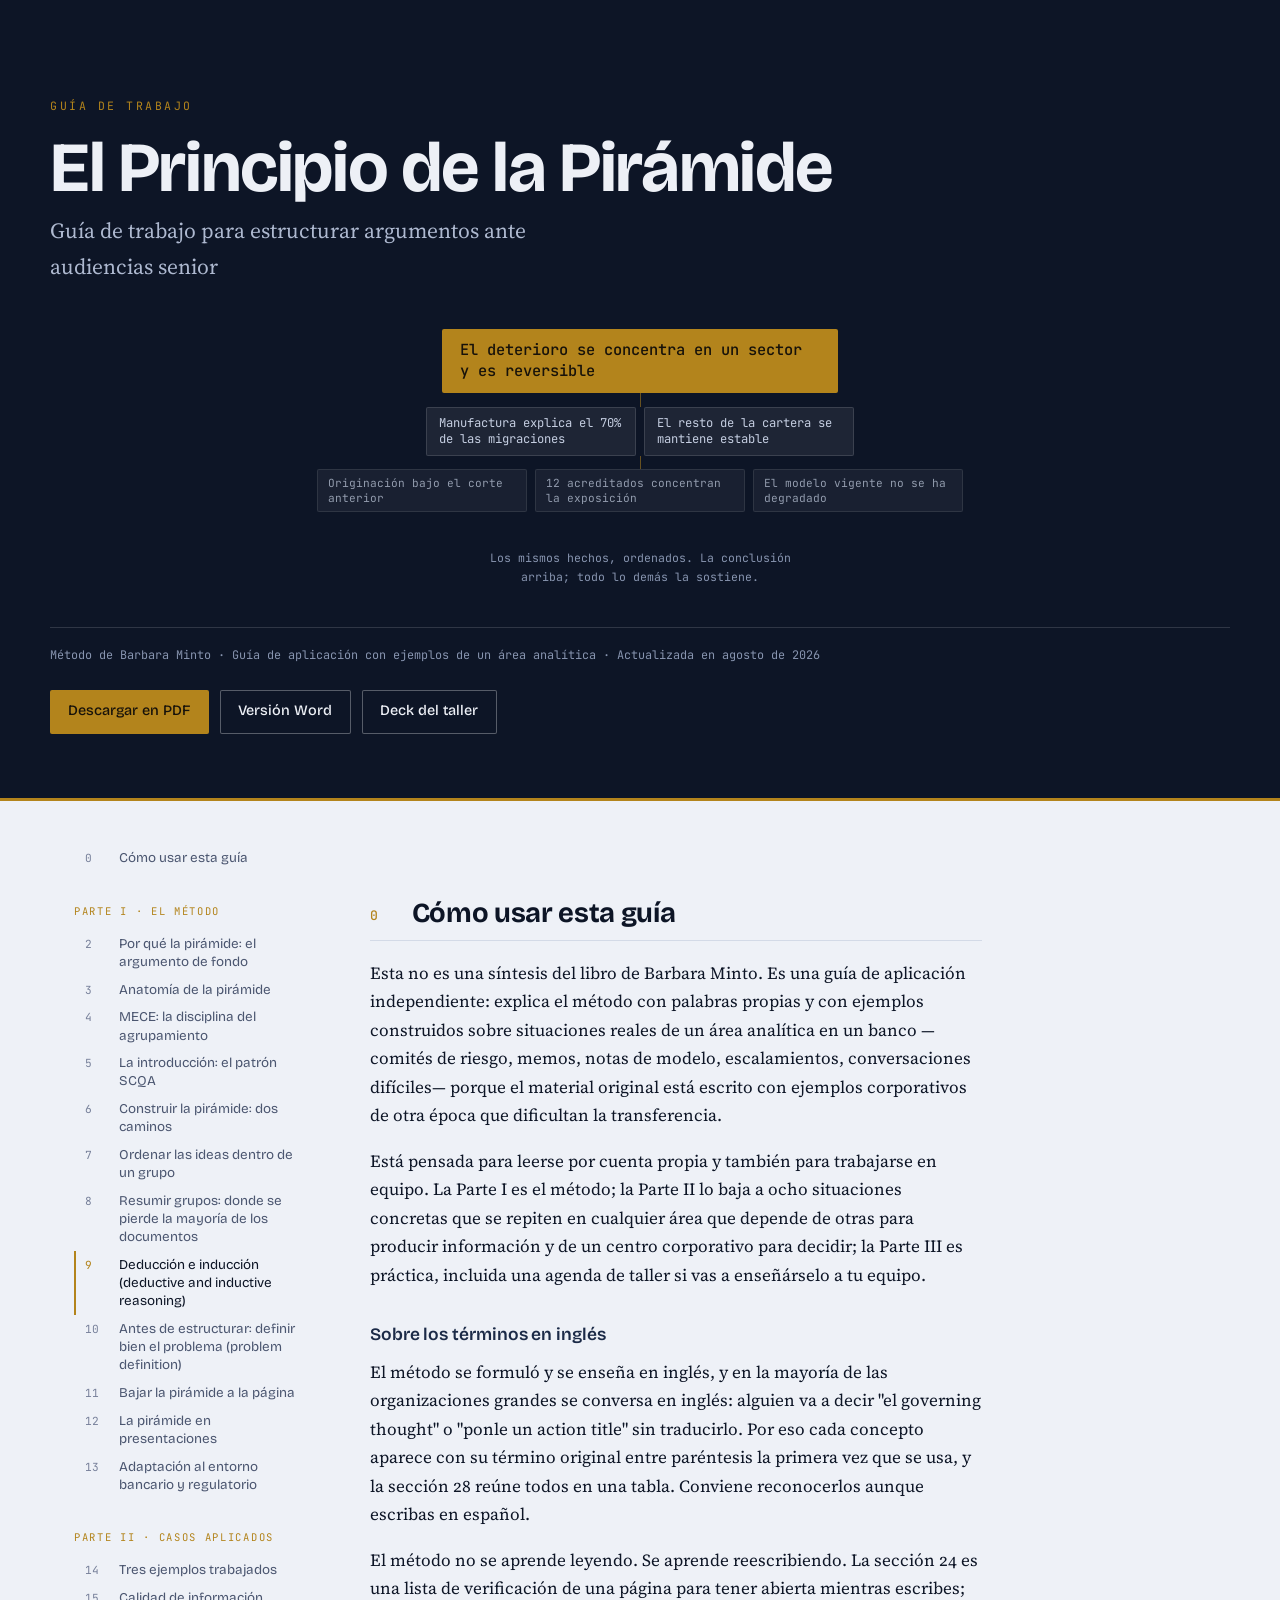
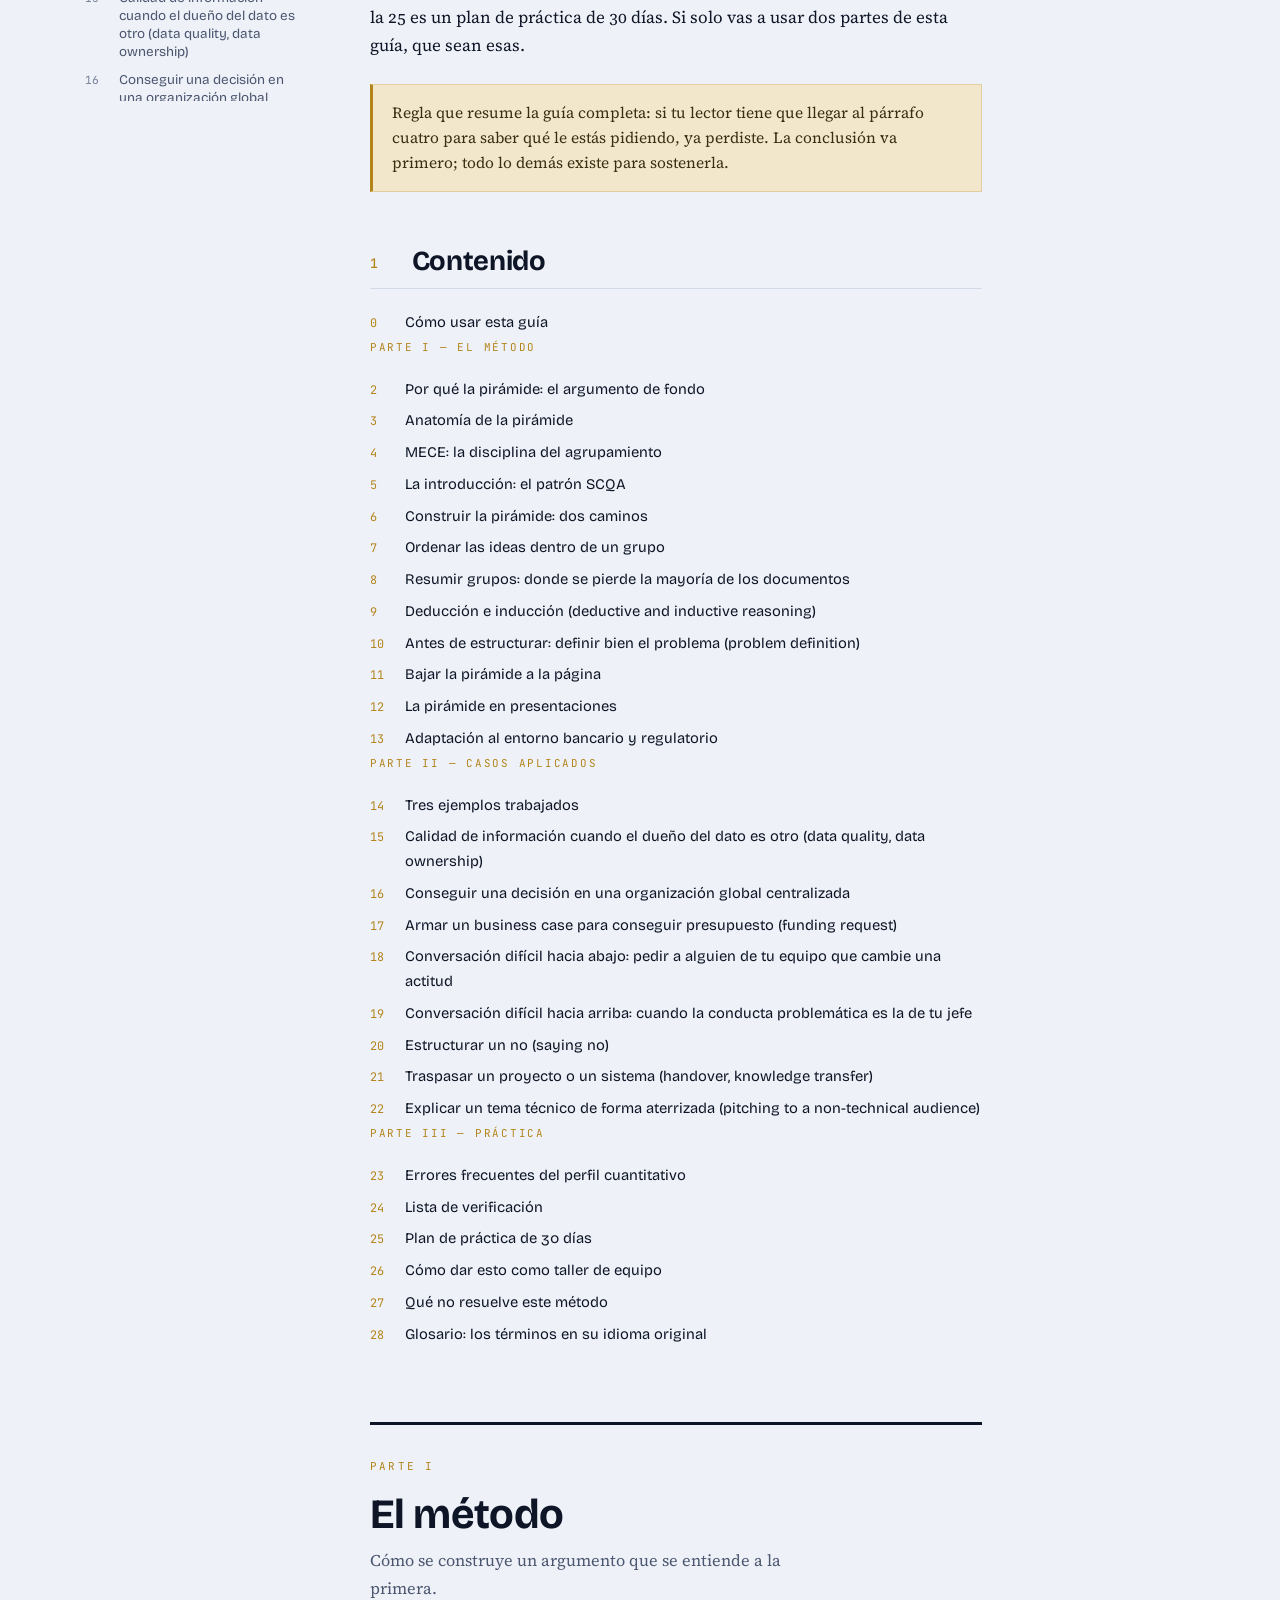
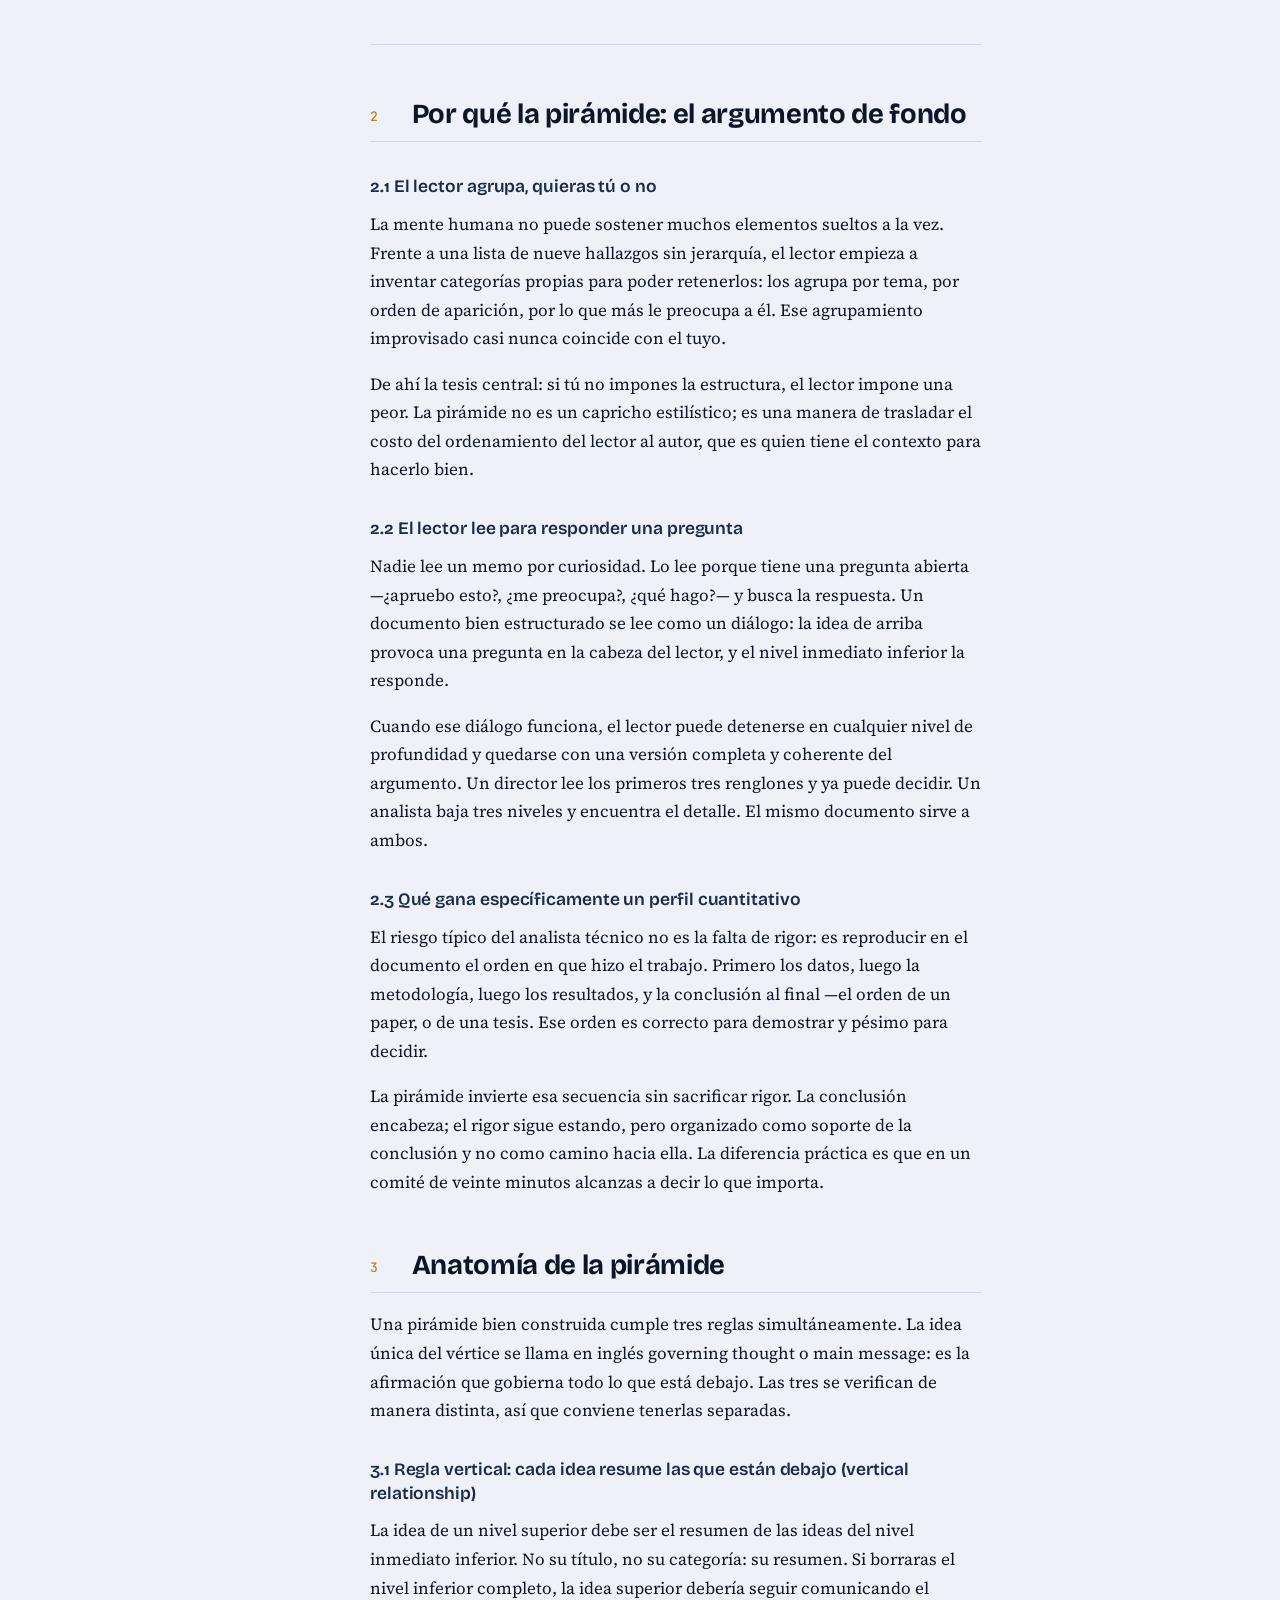
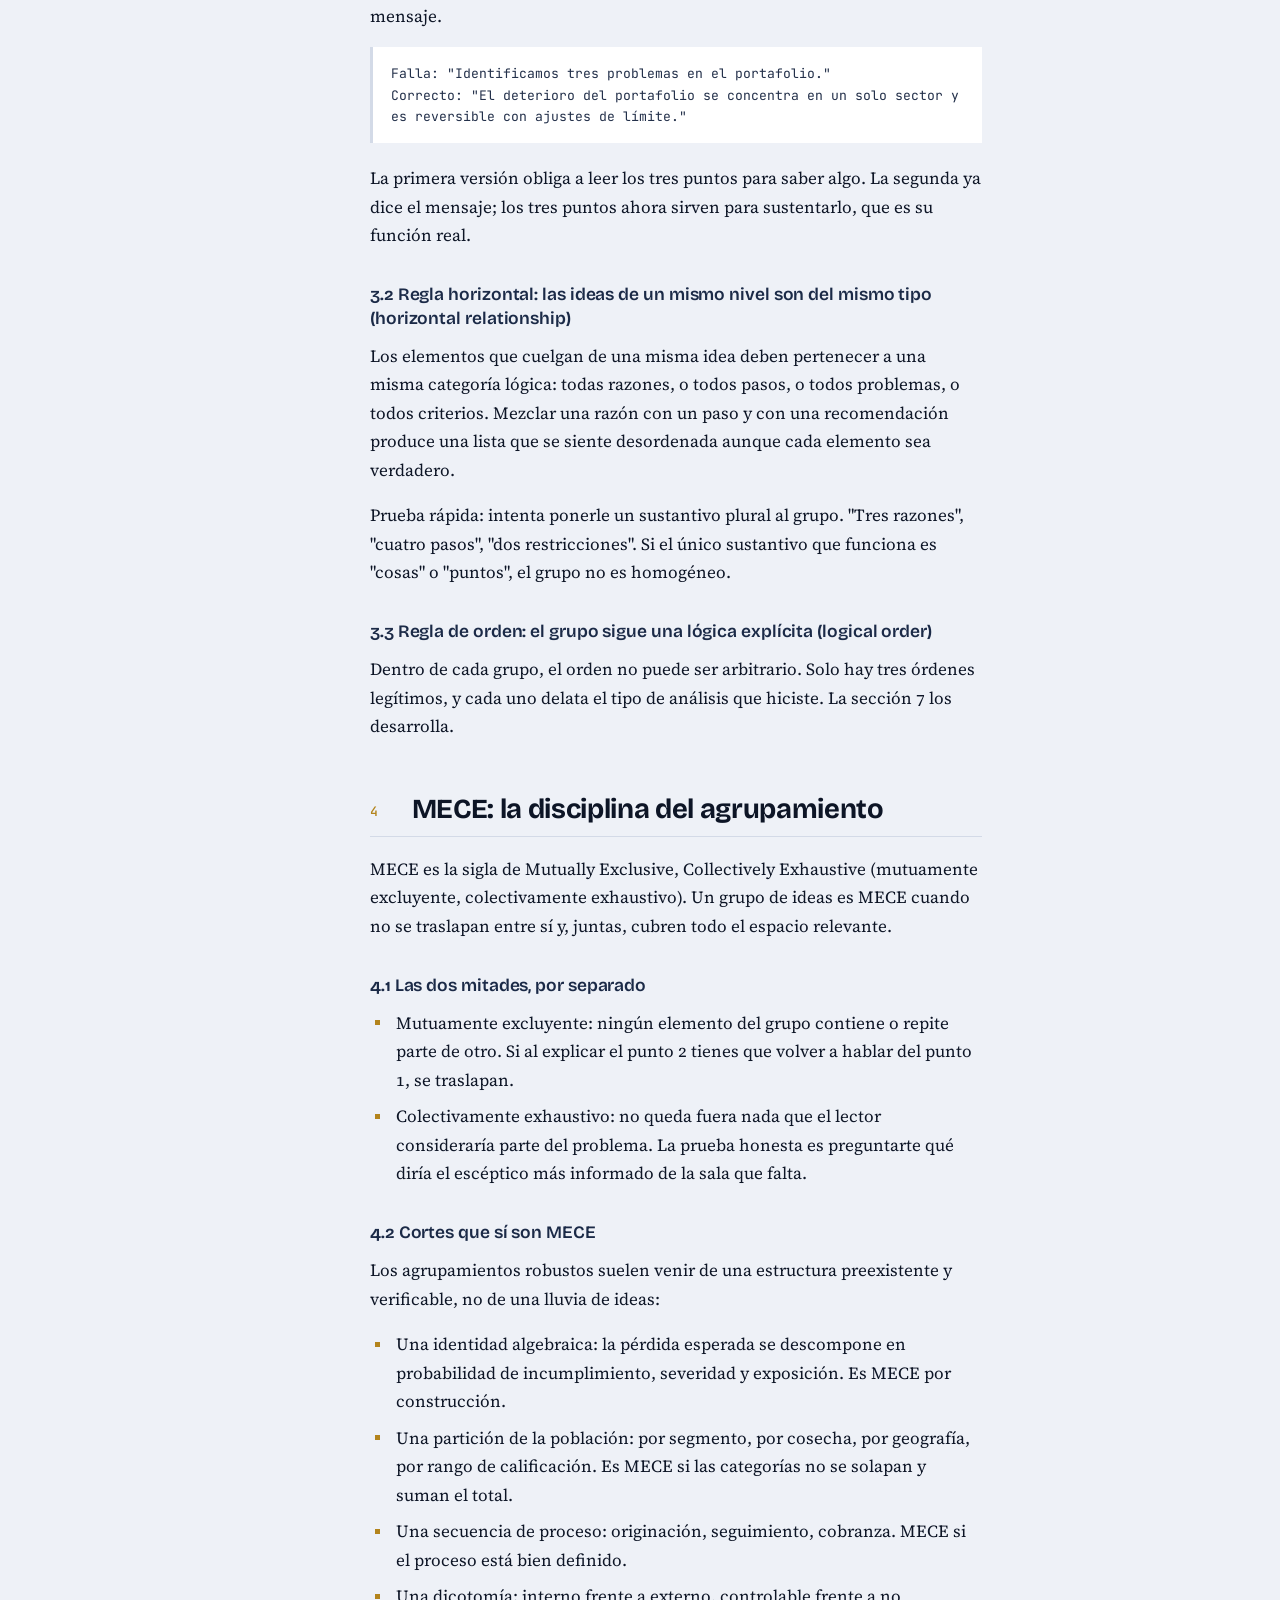
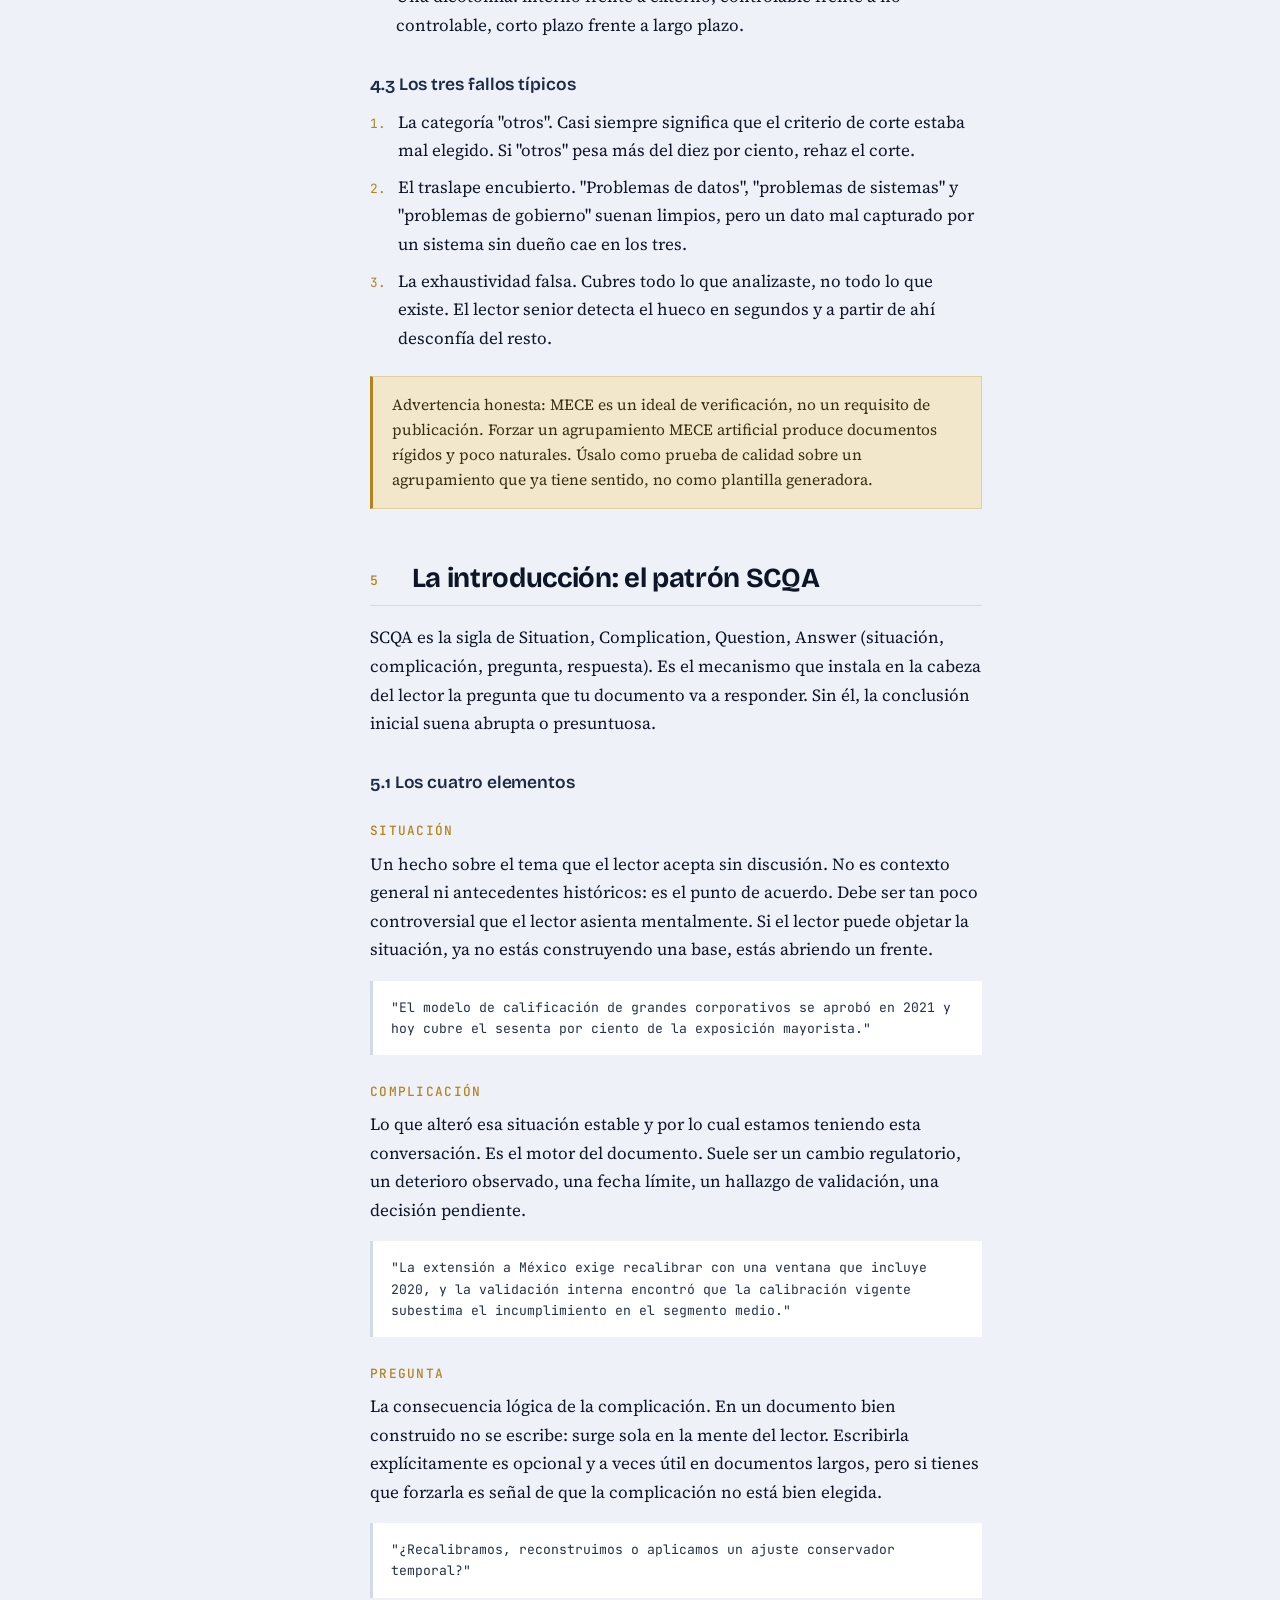
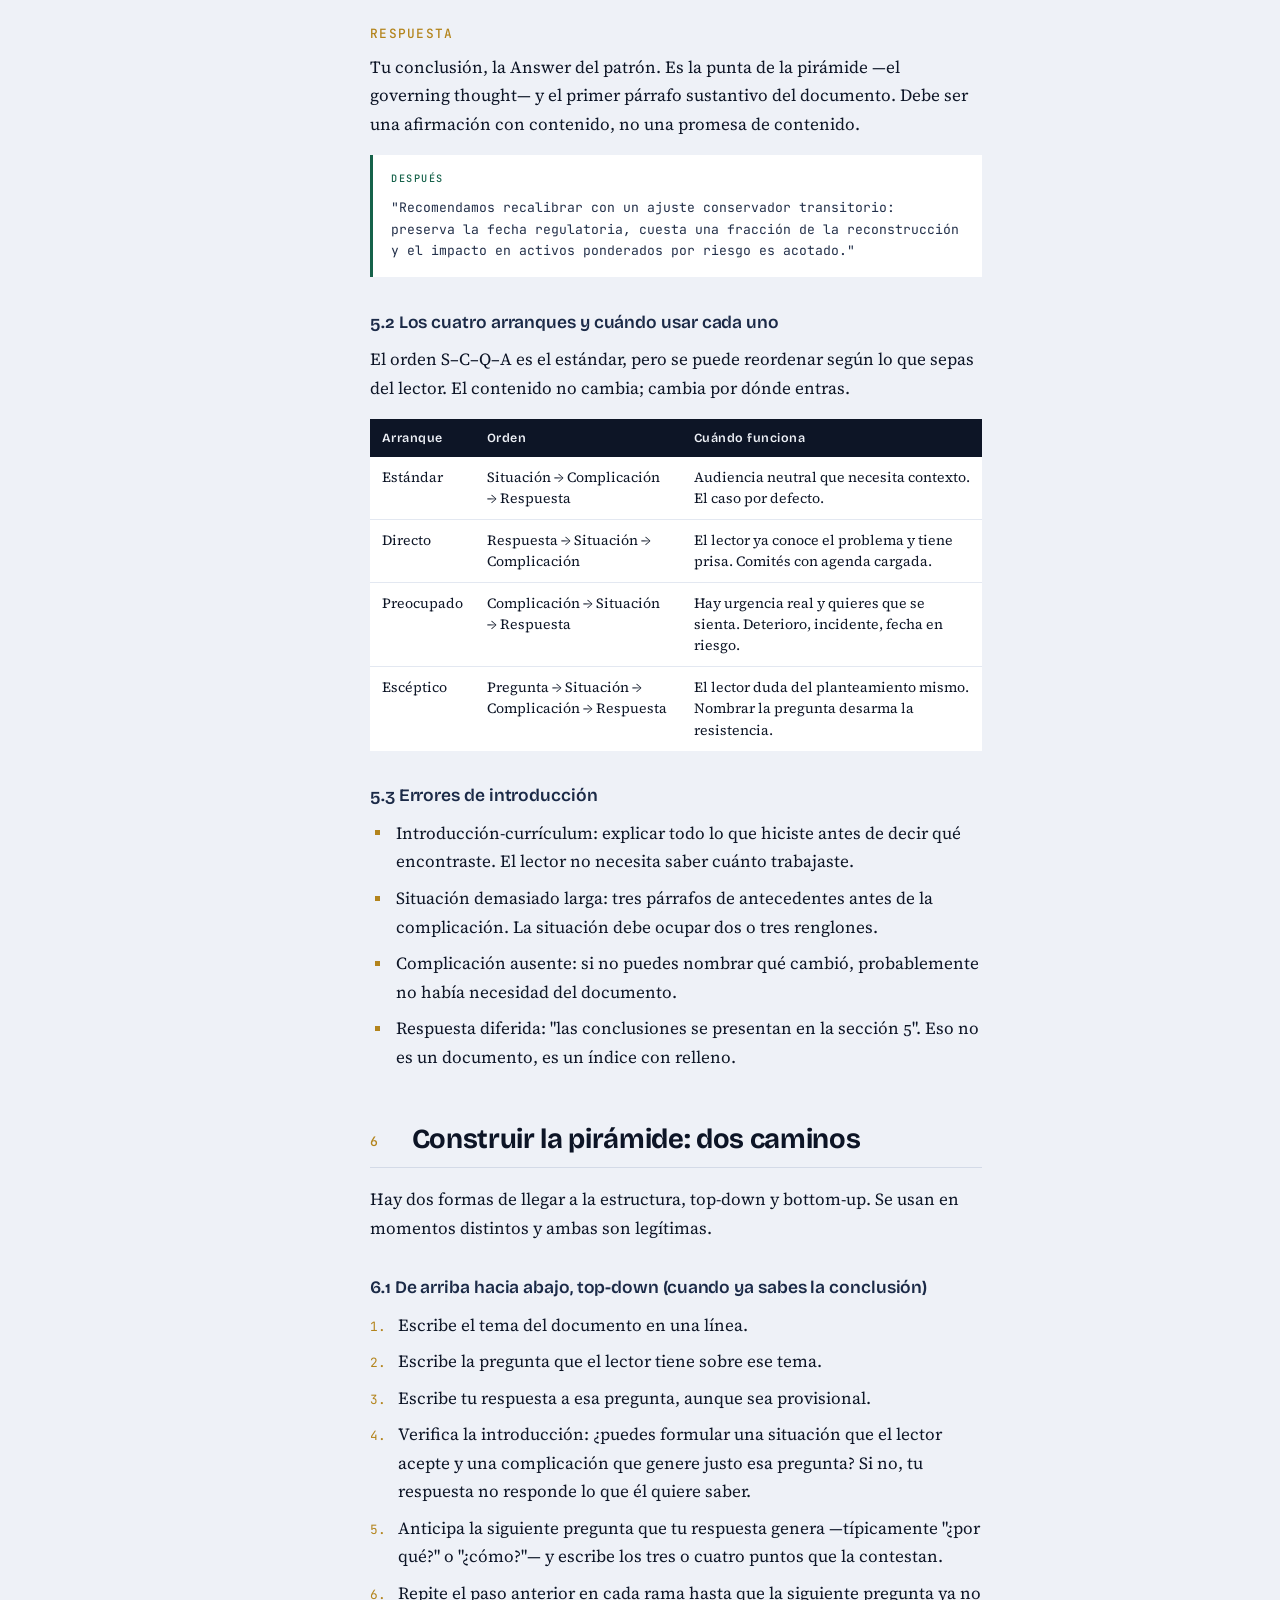
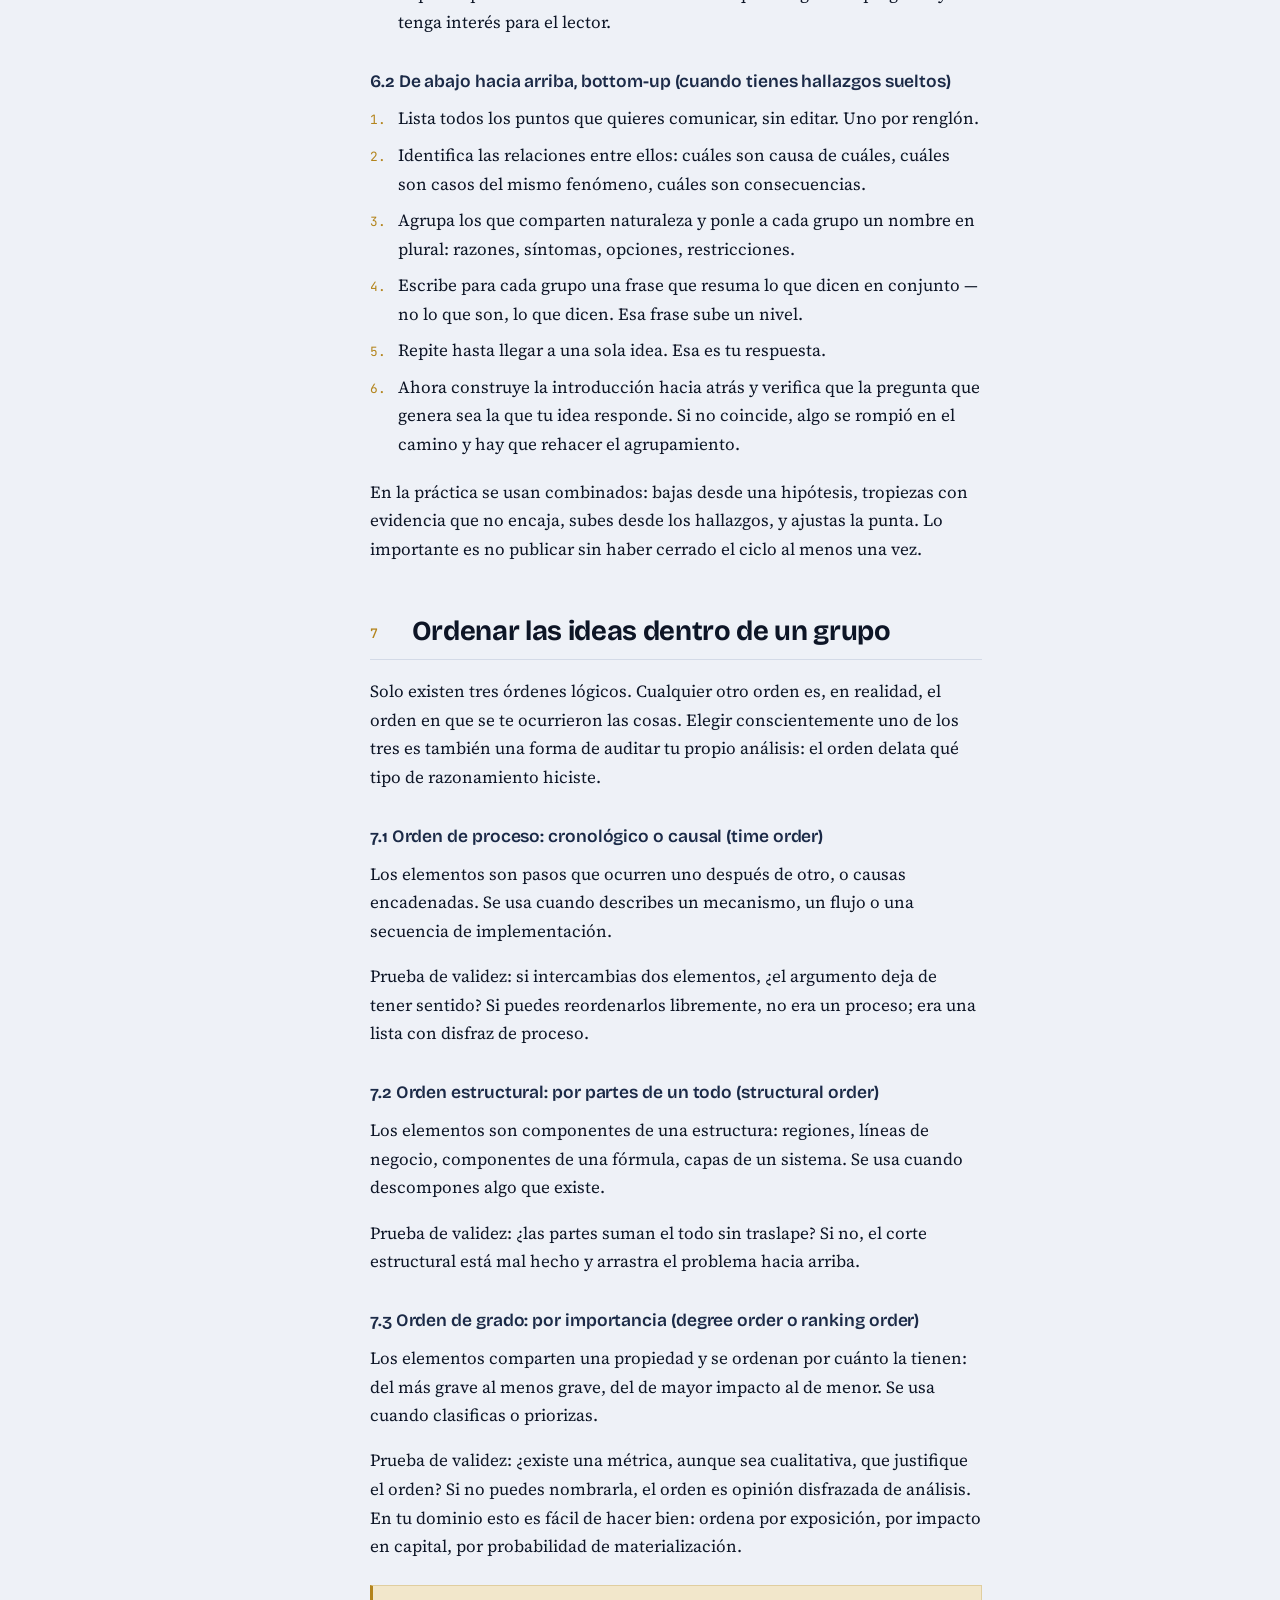
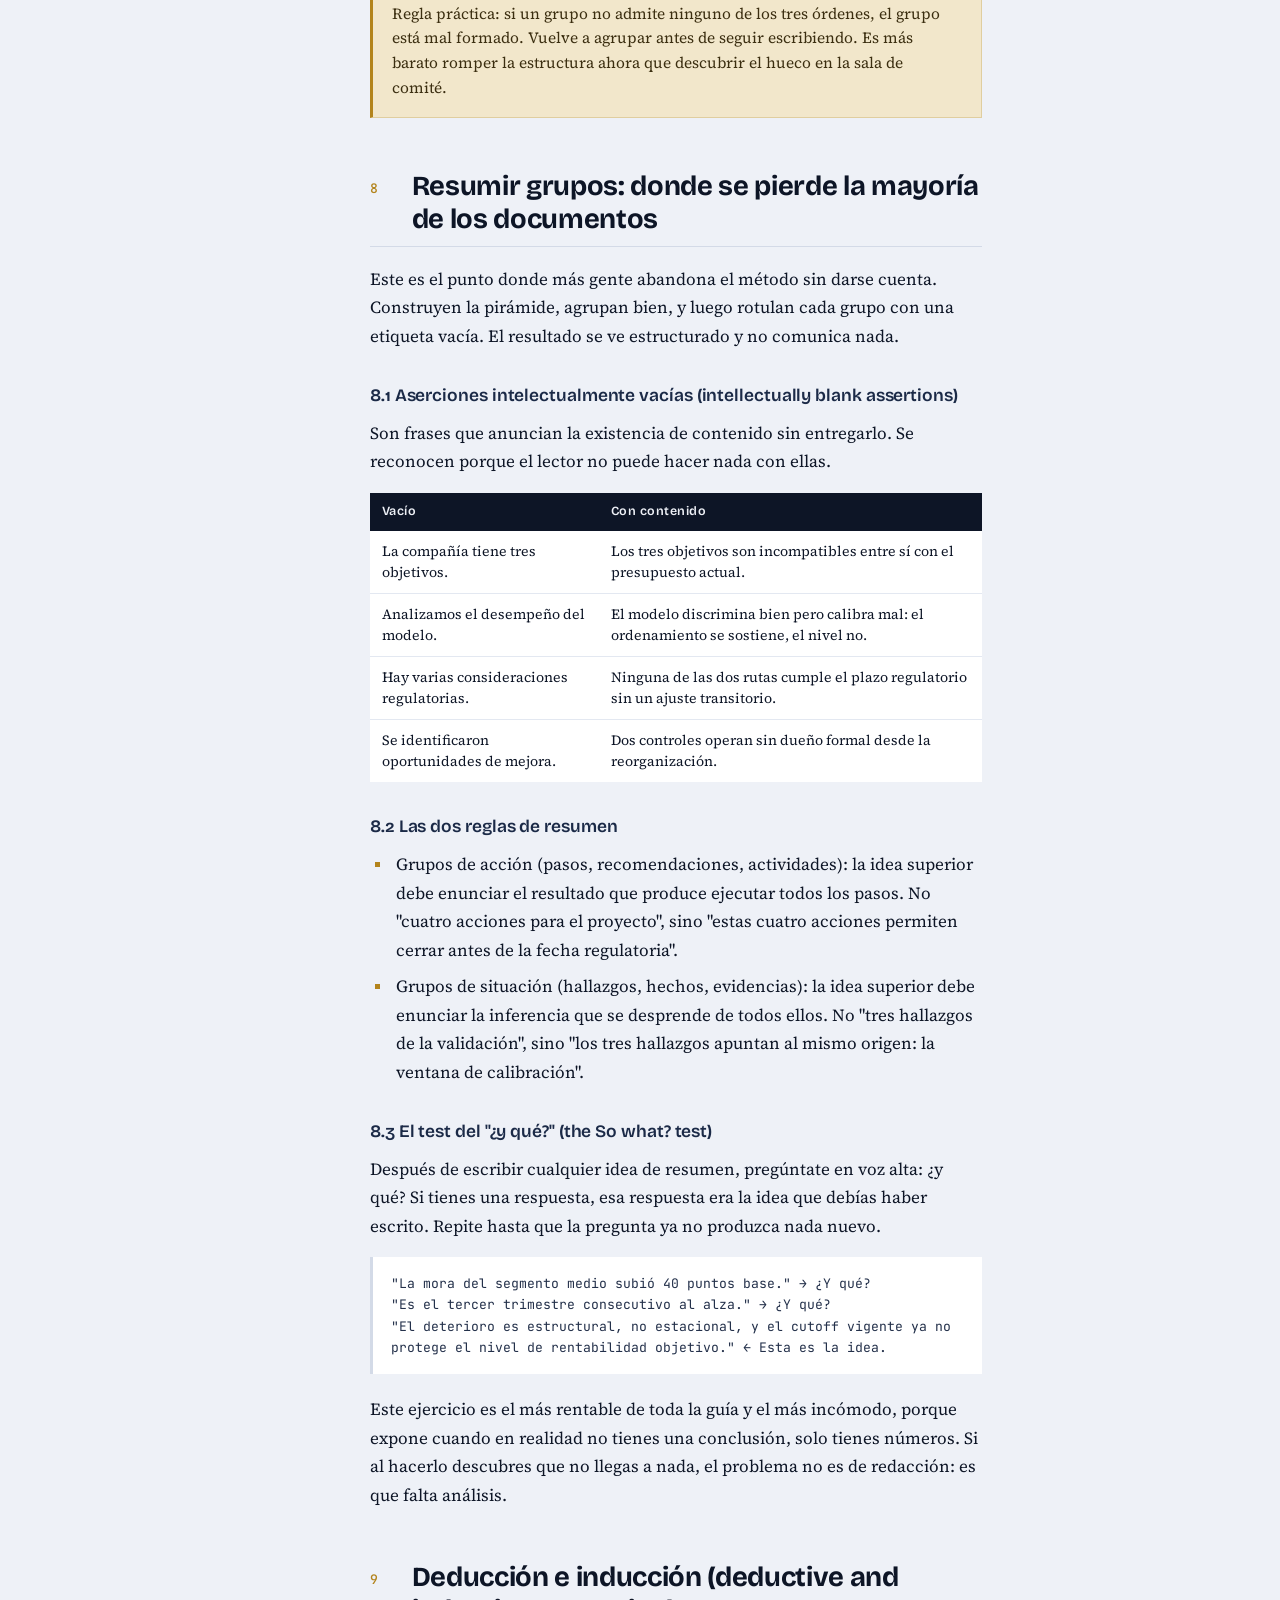
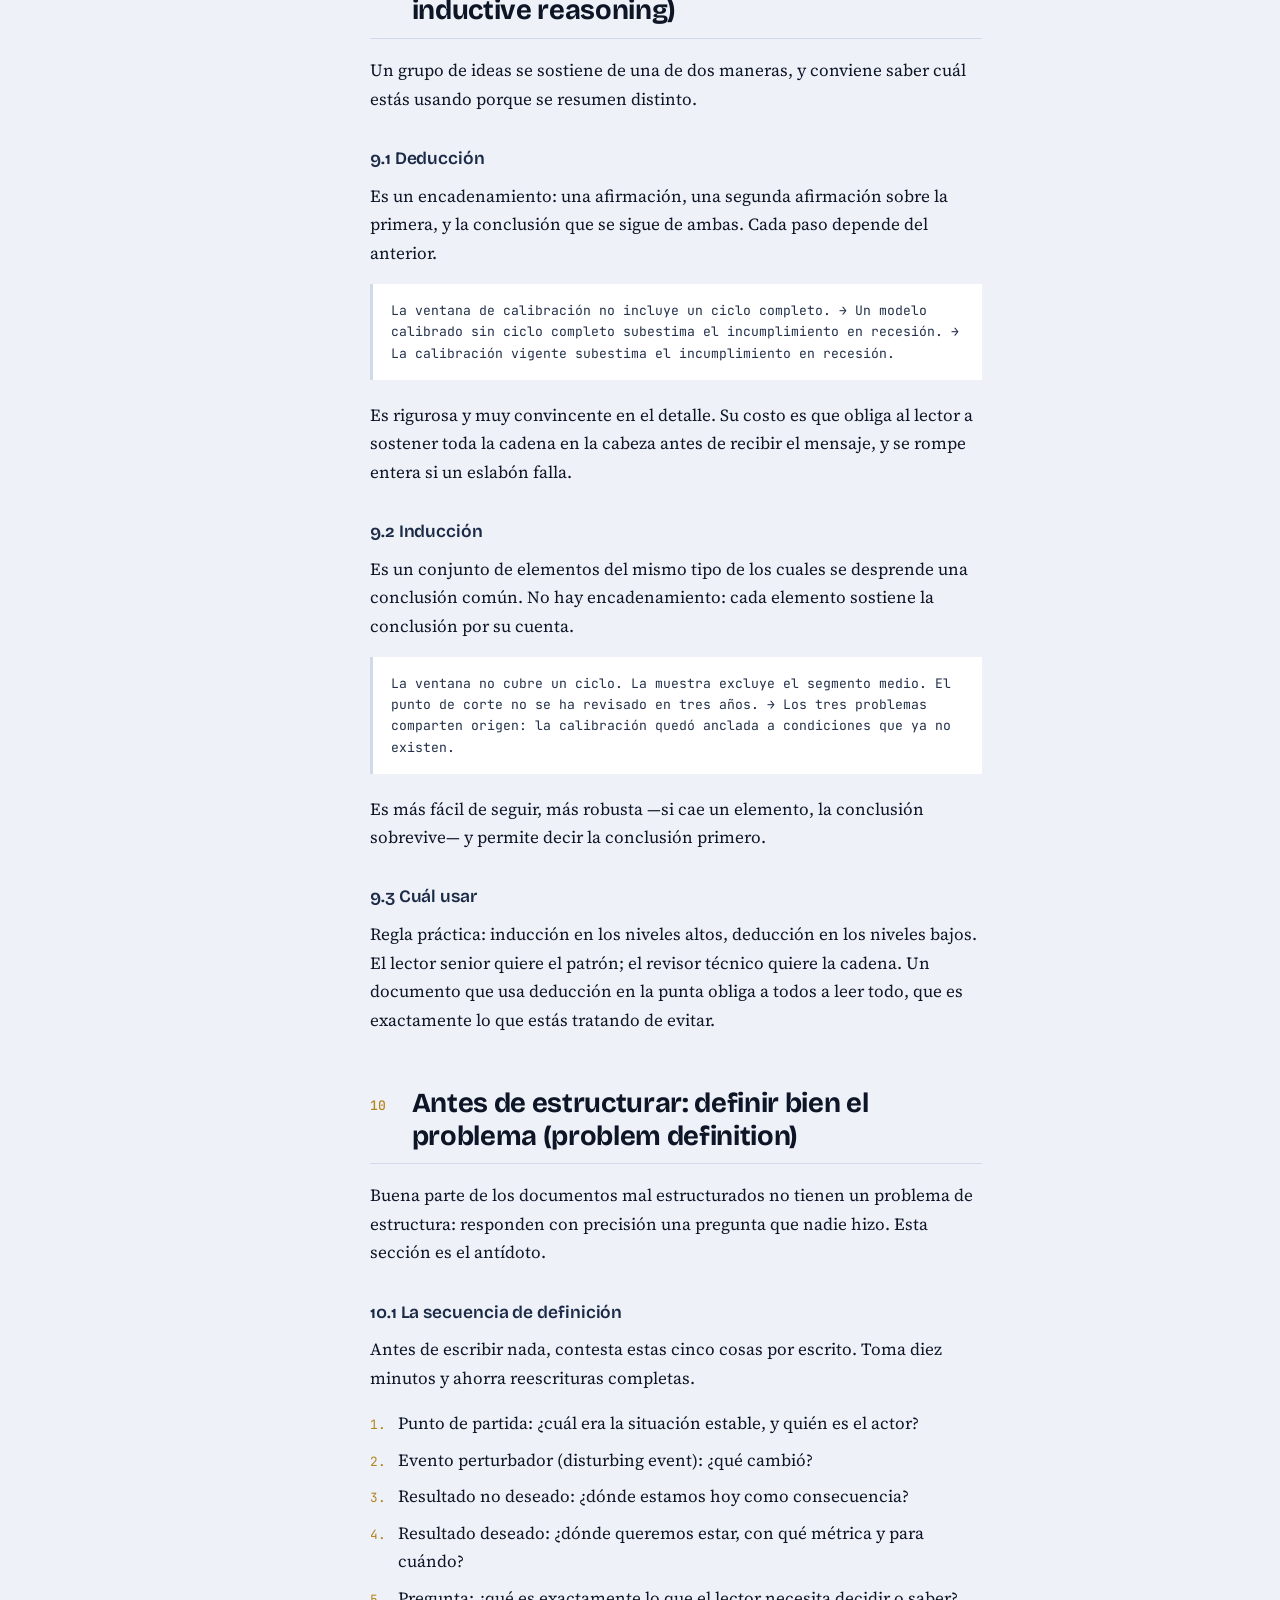
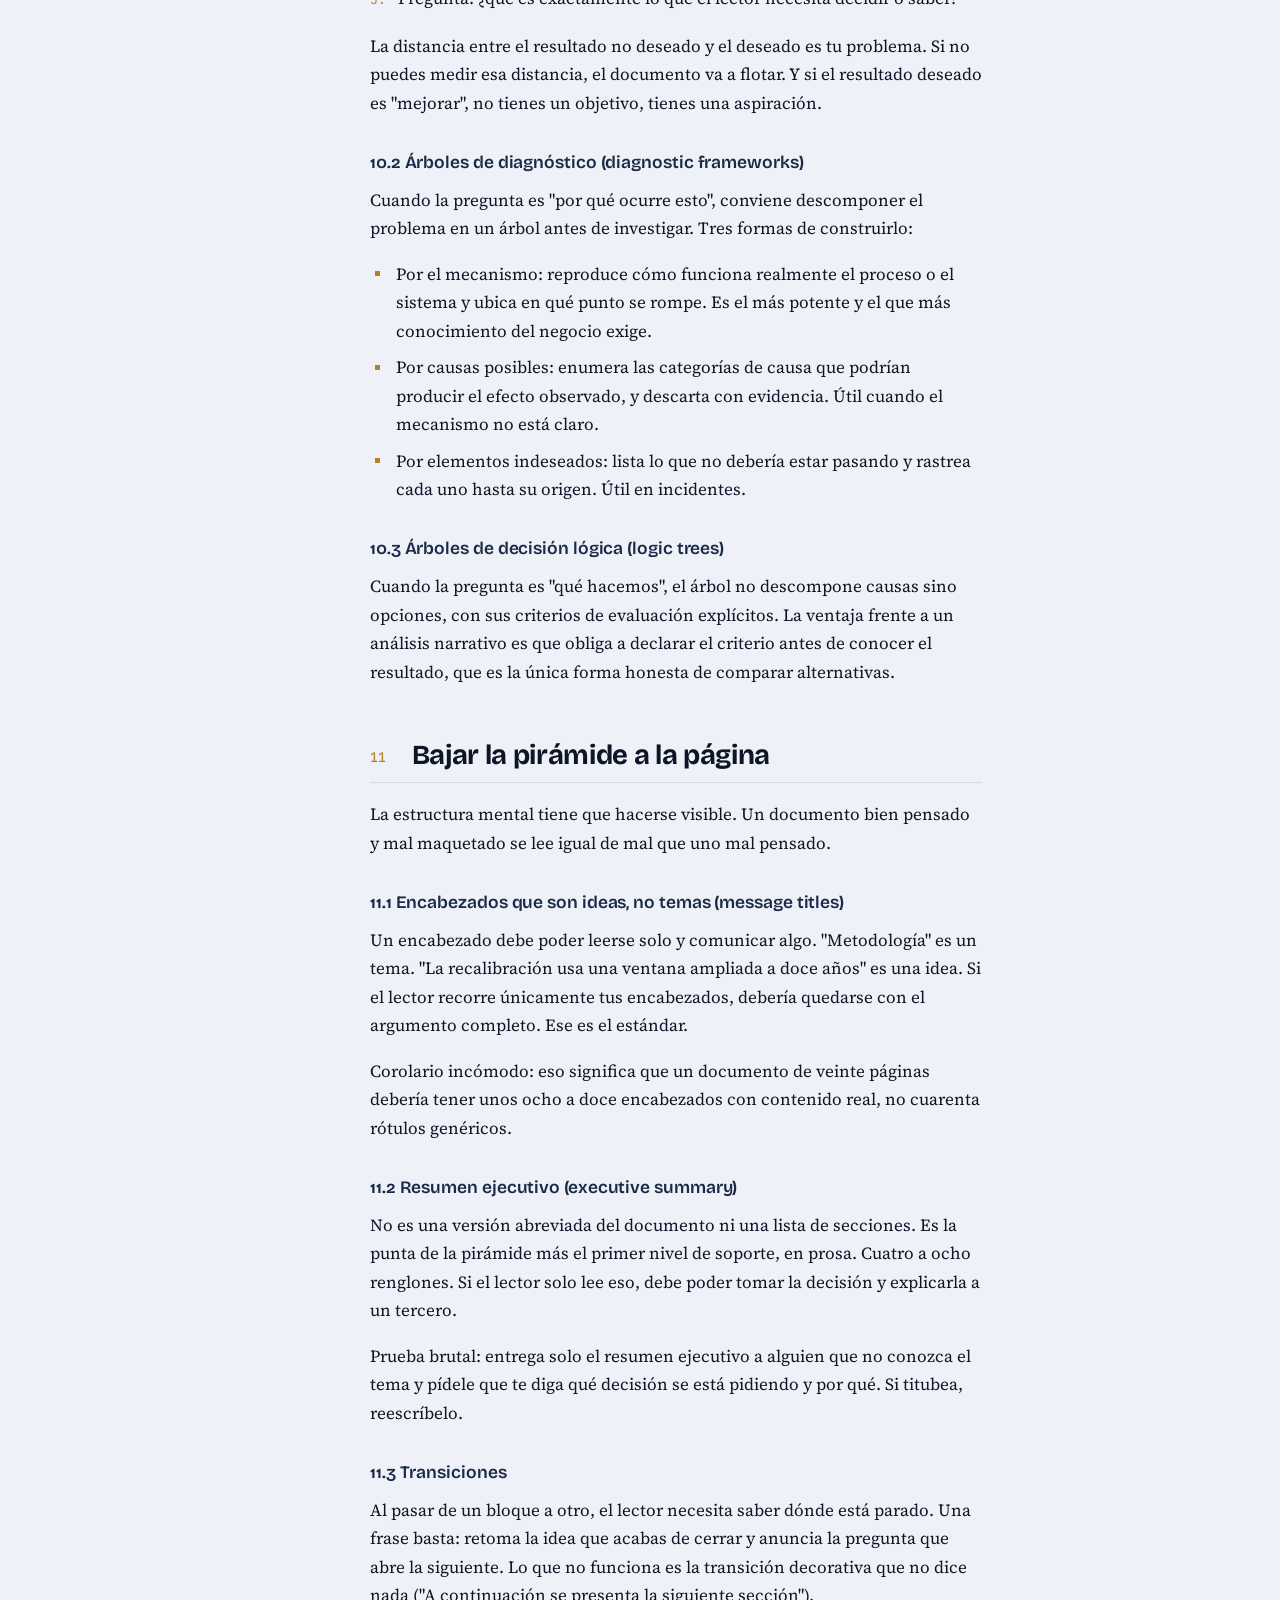
==== commit 82e80c98: "Add files via upload Segunda actualización de la guía" ====
--- a/index.html
+++ b/index.html
@@ -39,6 +39,7 @@
     <p class="hero__actions">
       <a class="btn" href="Guia-Principio-Piramide.pdf">Descargar en PDF</a>
       <a class="btn btn--ghost" href="Guia-Principio-Piramide.docx">Versión Word</a>
+      <a class="btn btn--ghost" href="Taller-Principio-Piramide.pptx">Deck del taller</a>
     </p>
   </div>
 </header>
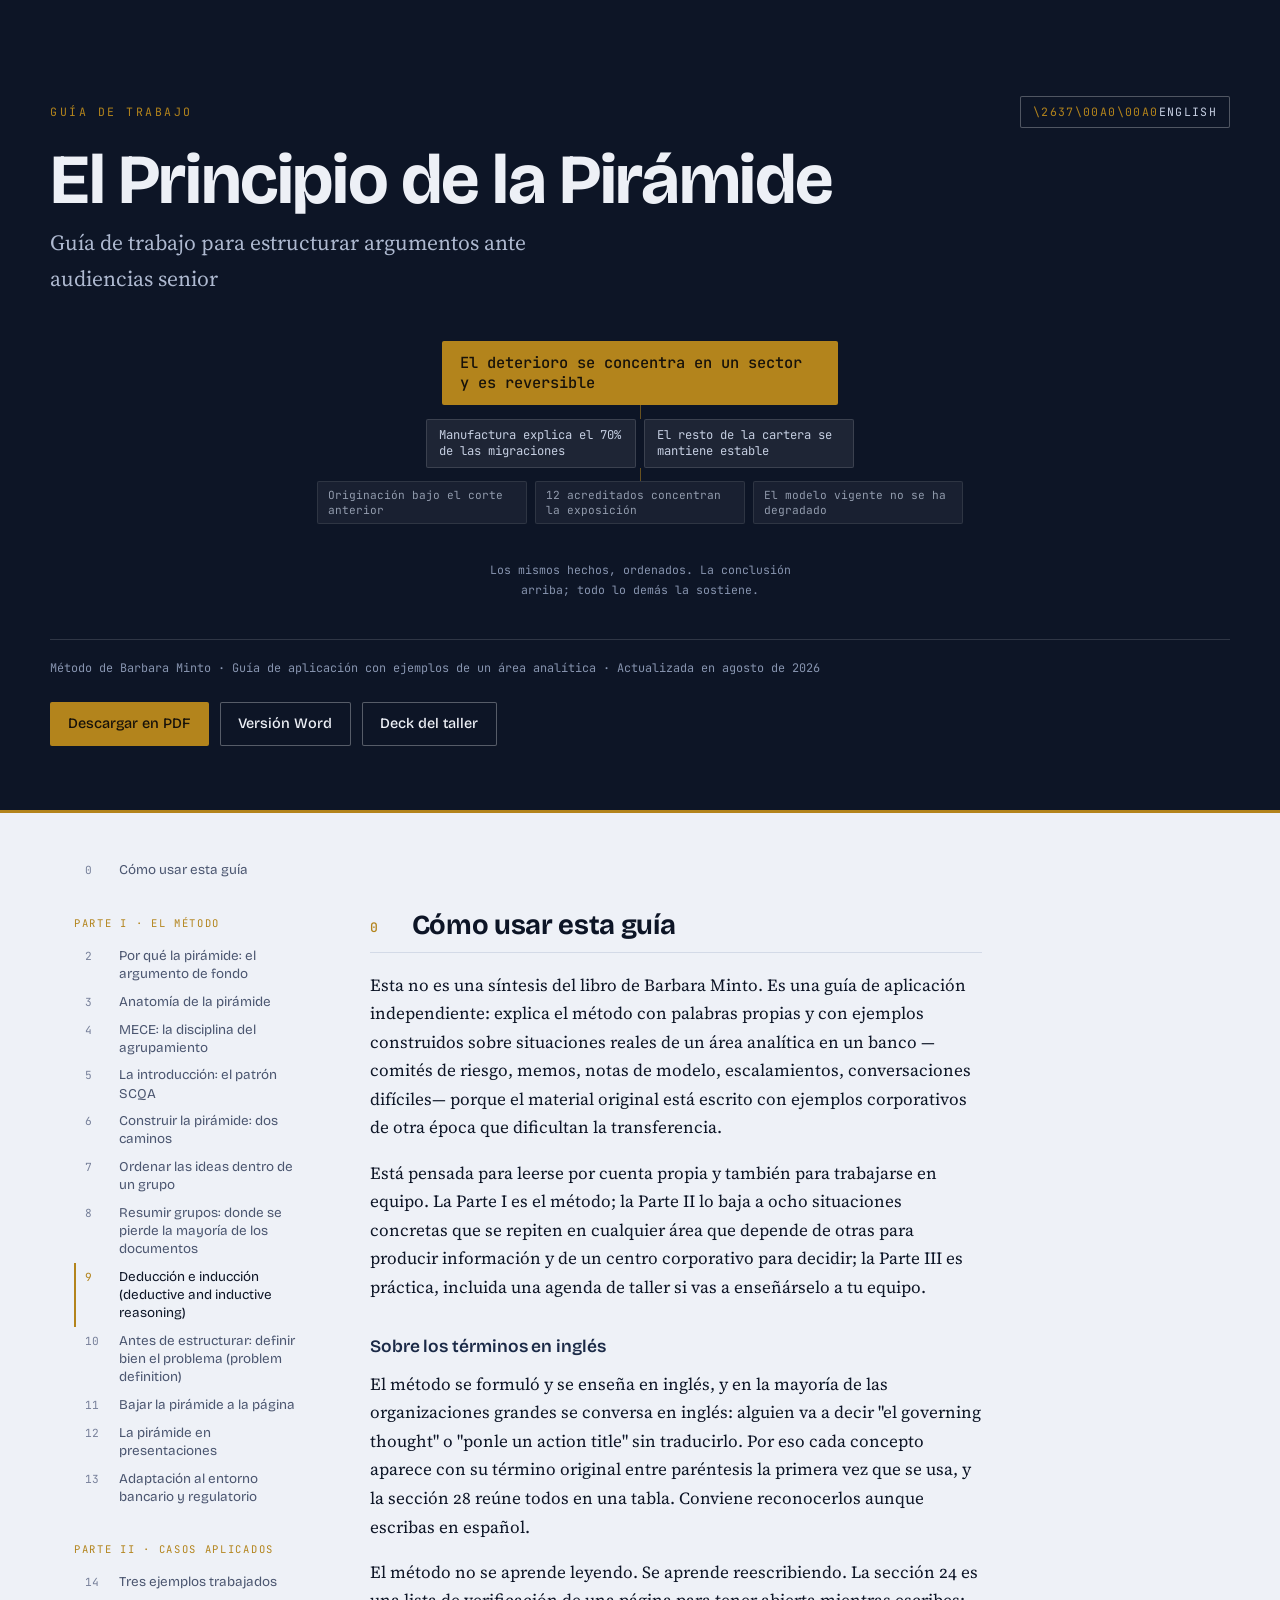
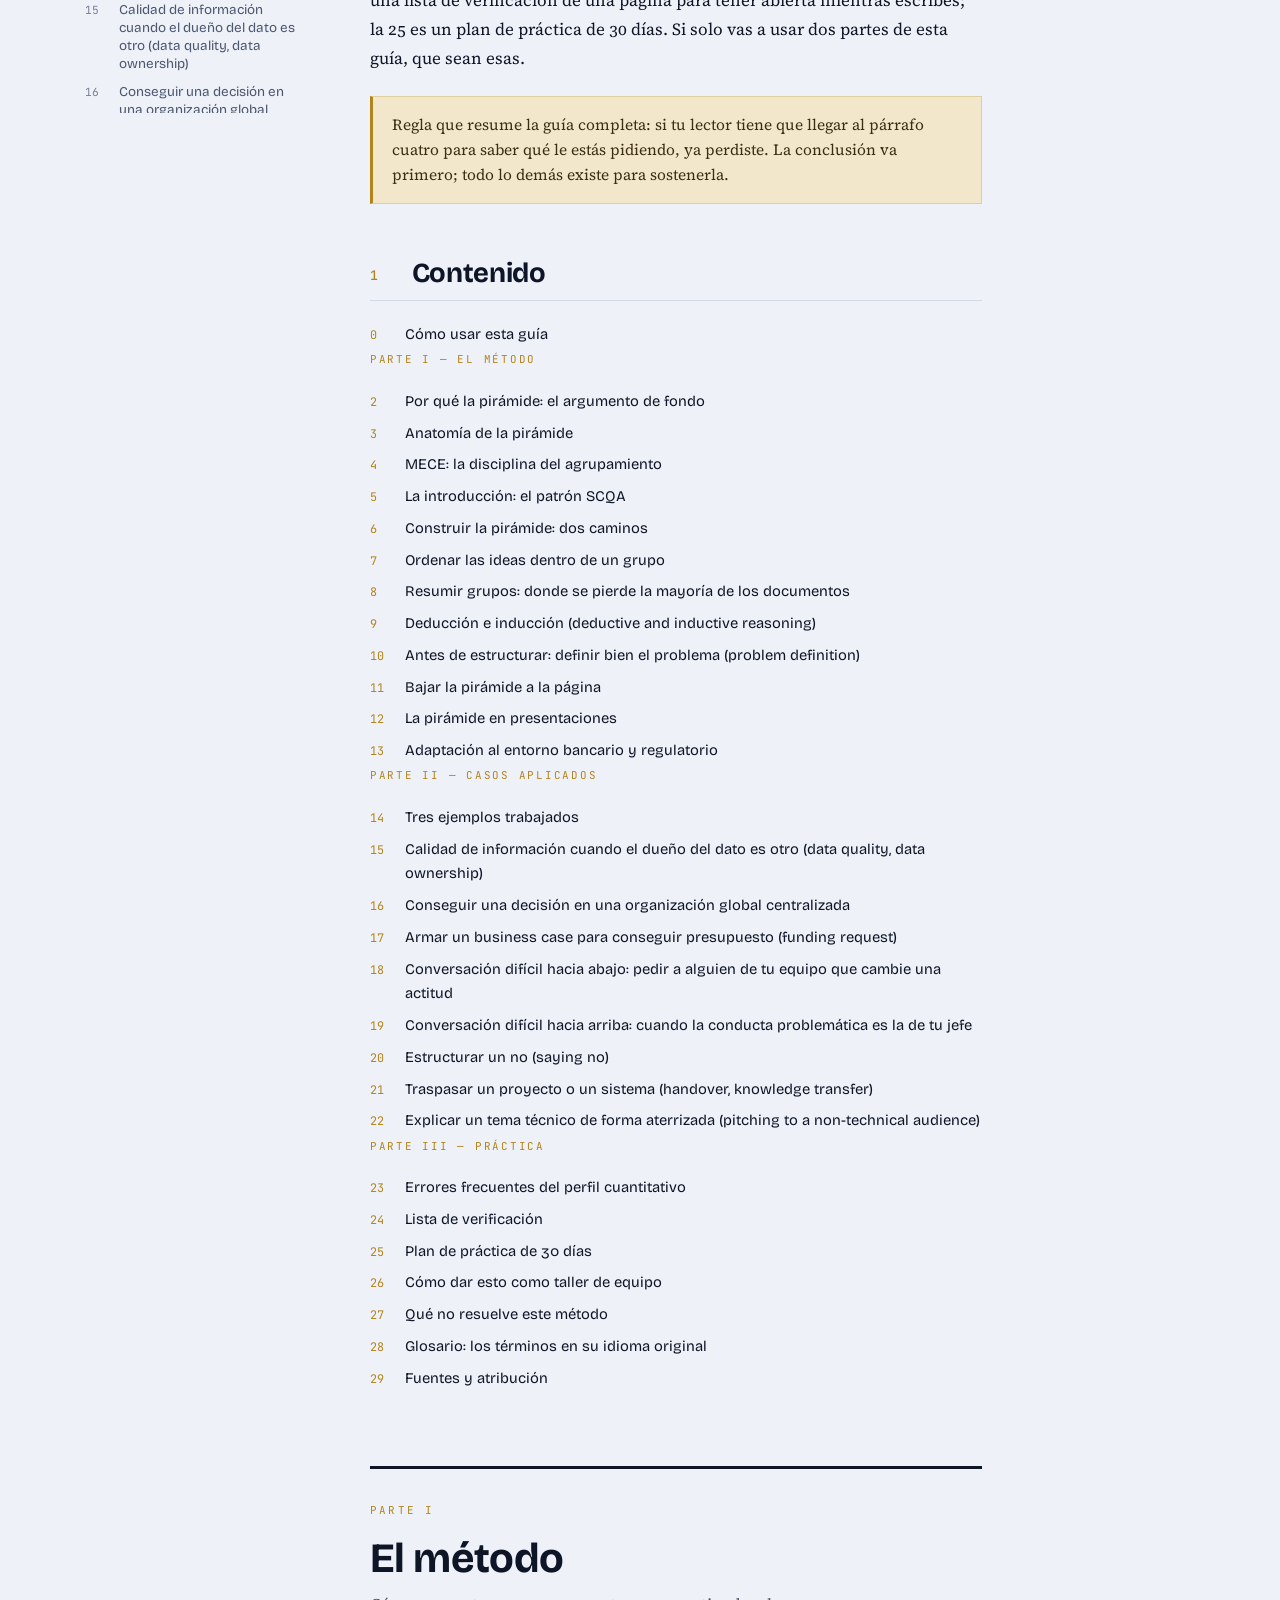
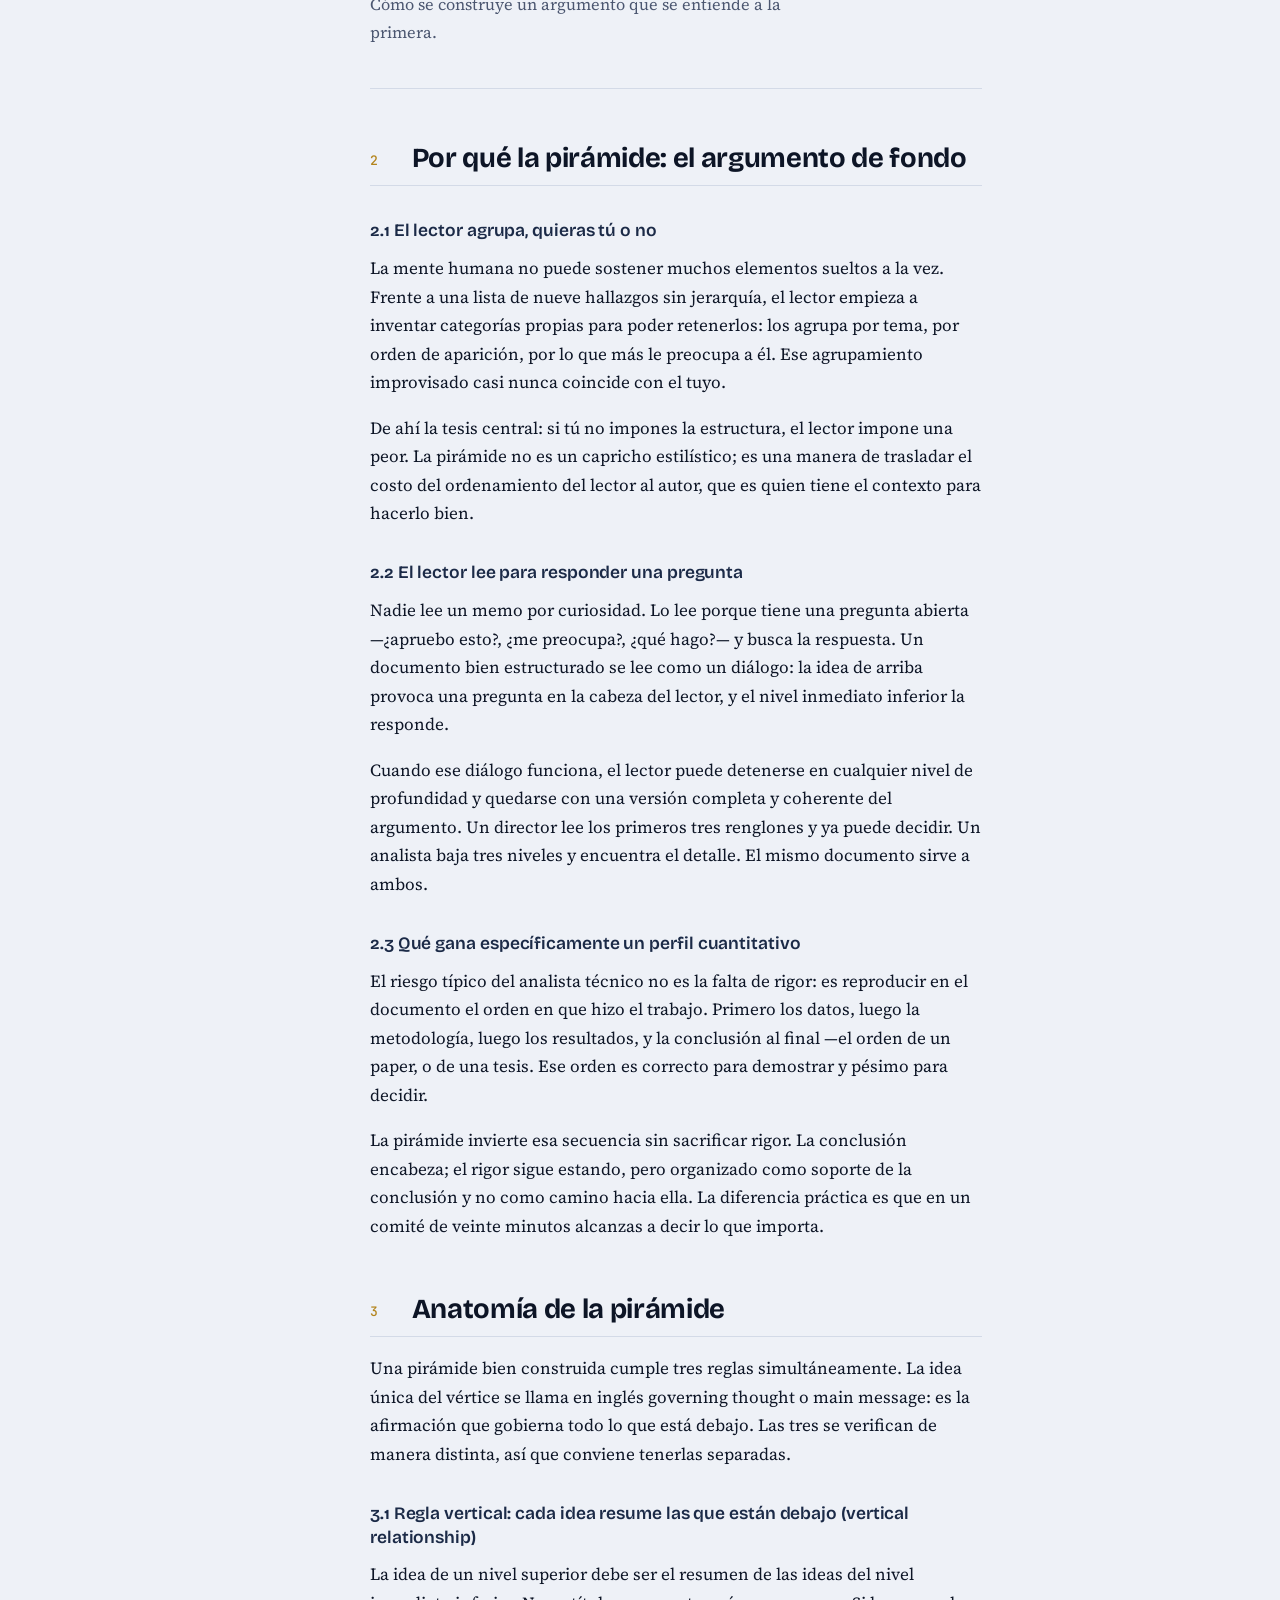
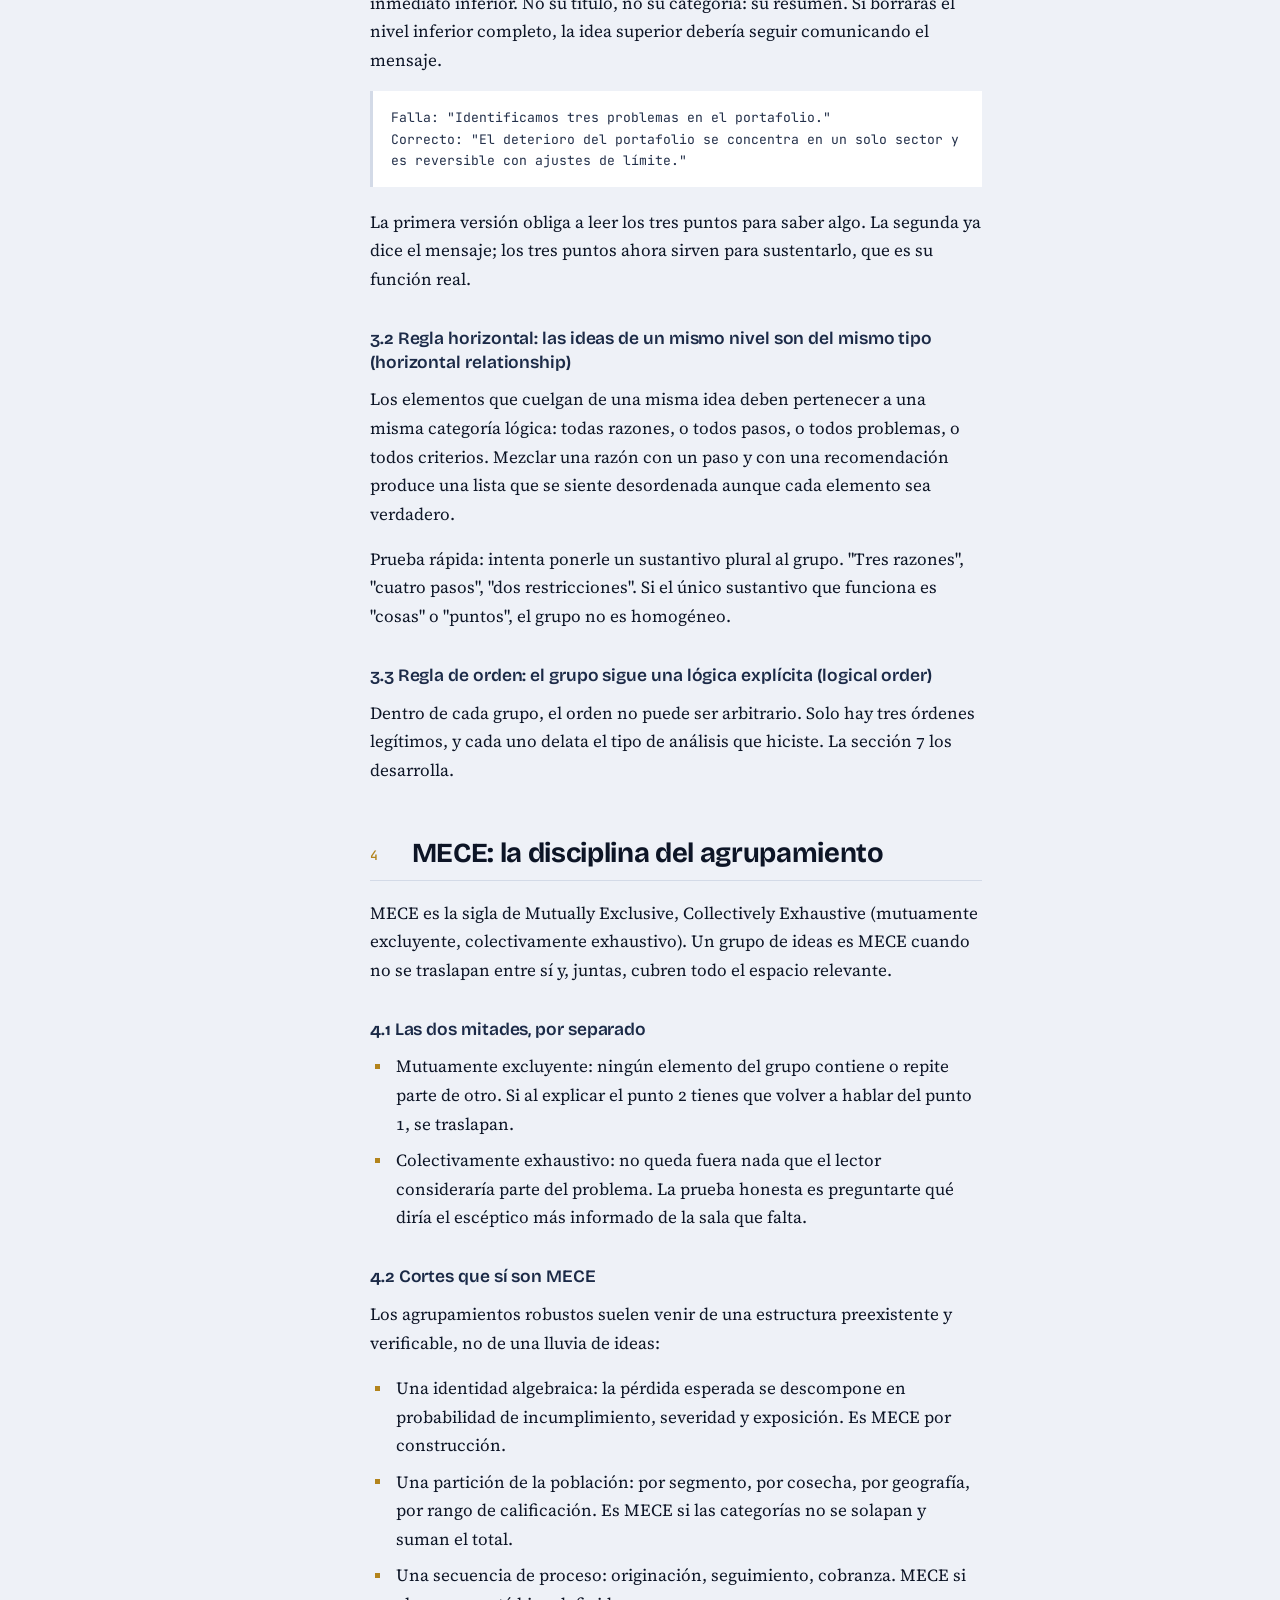
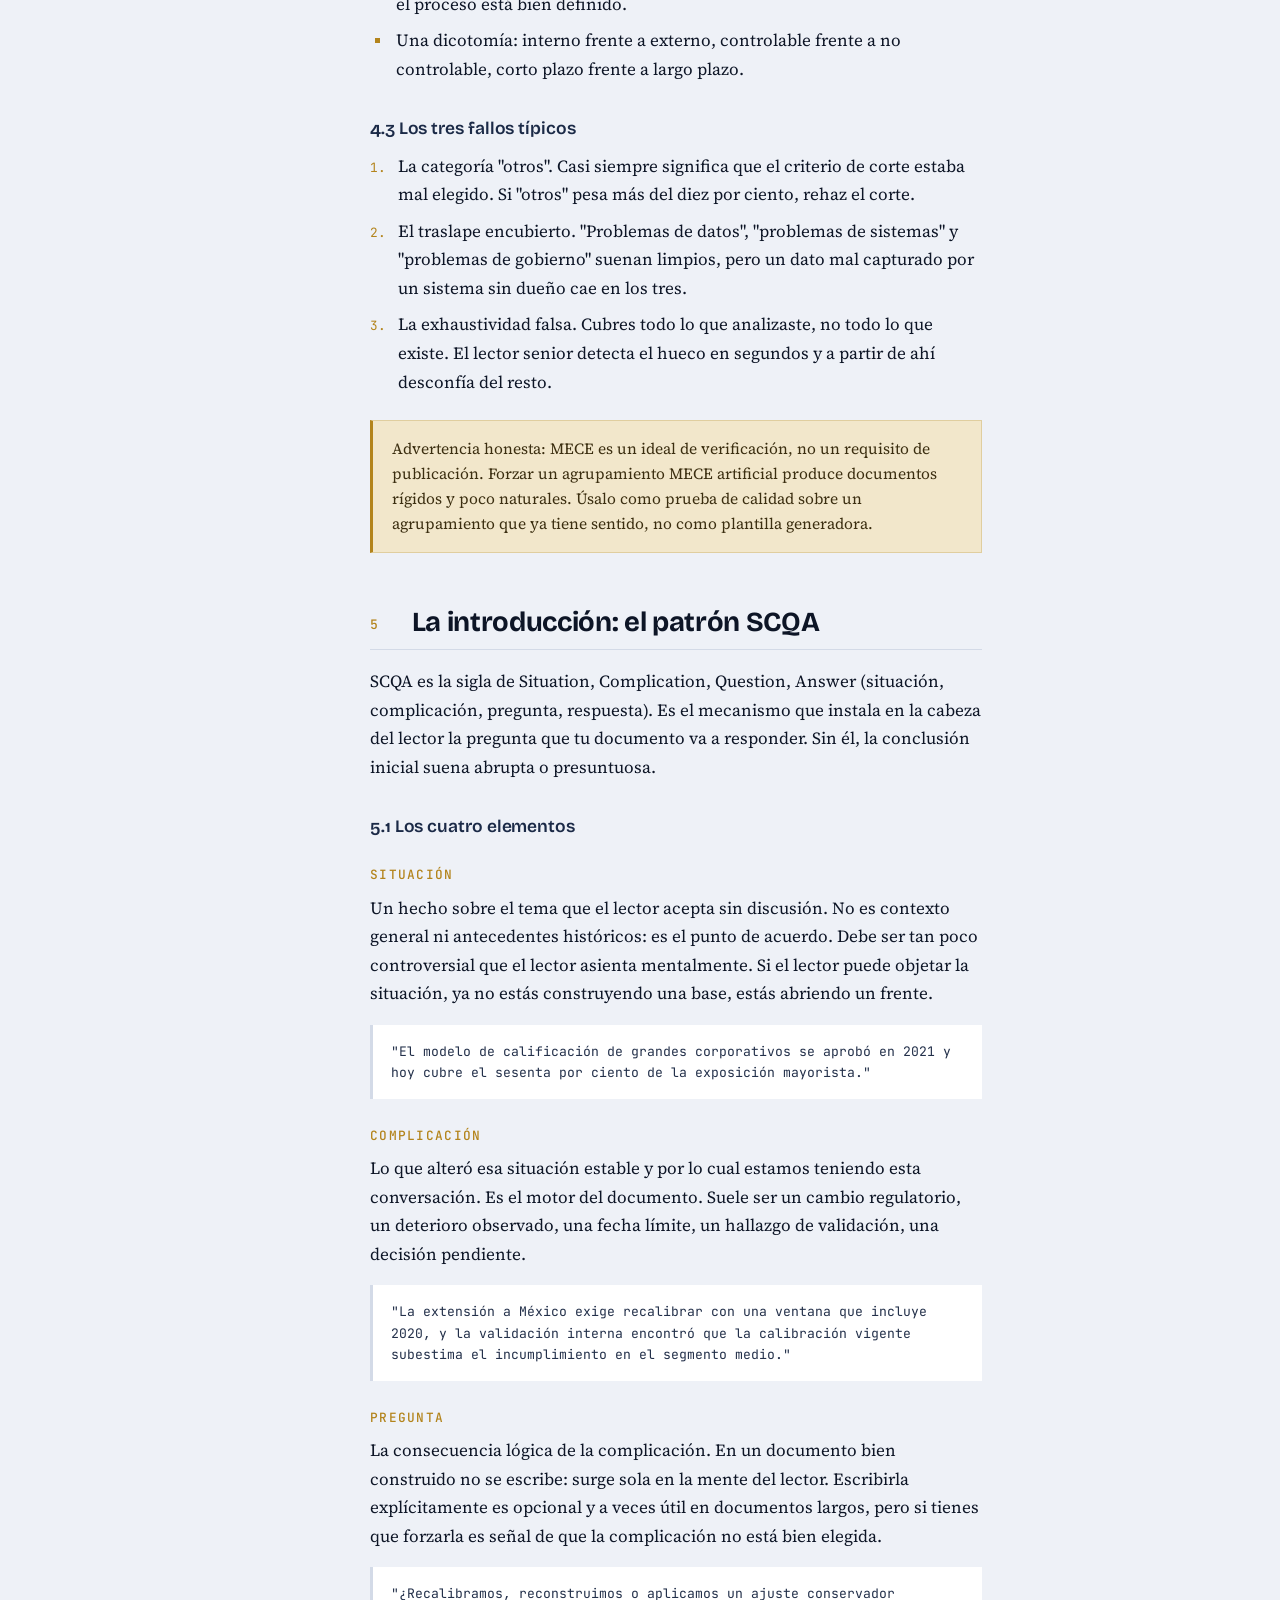
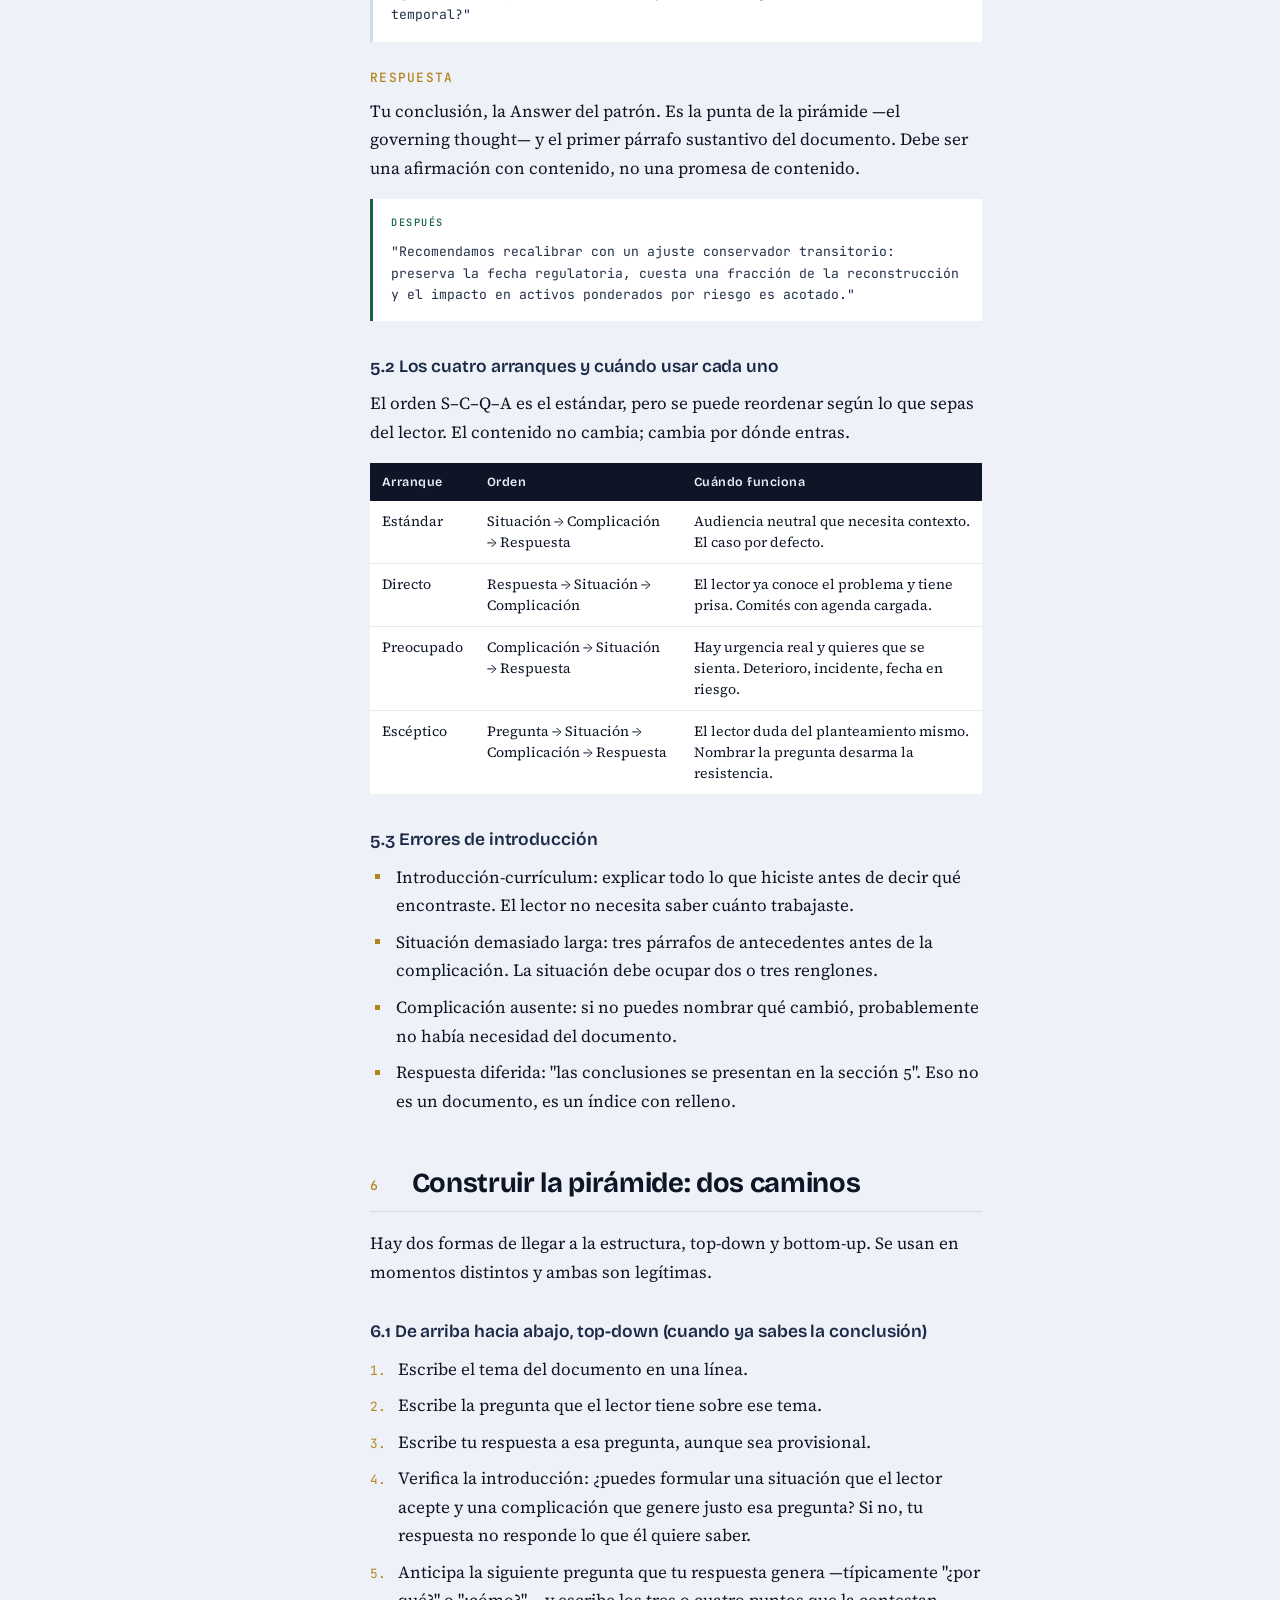
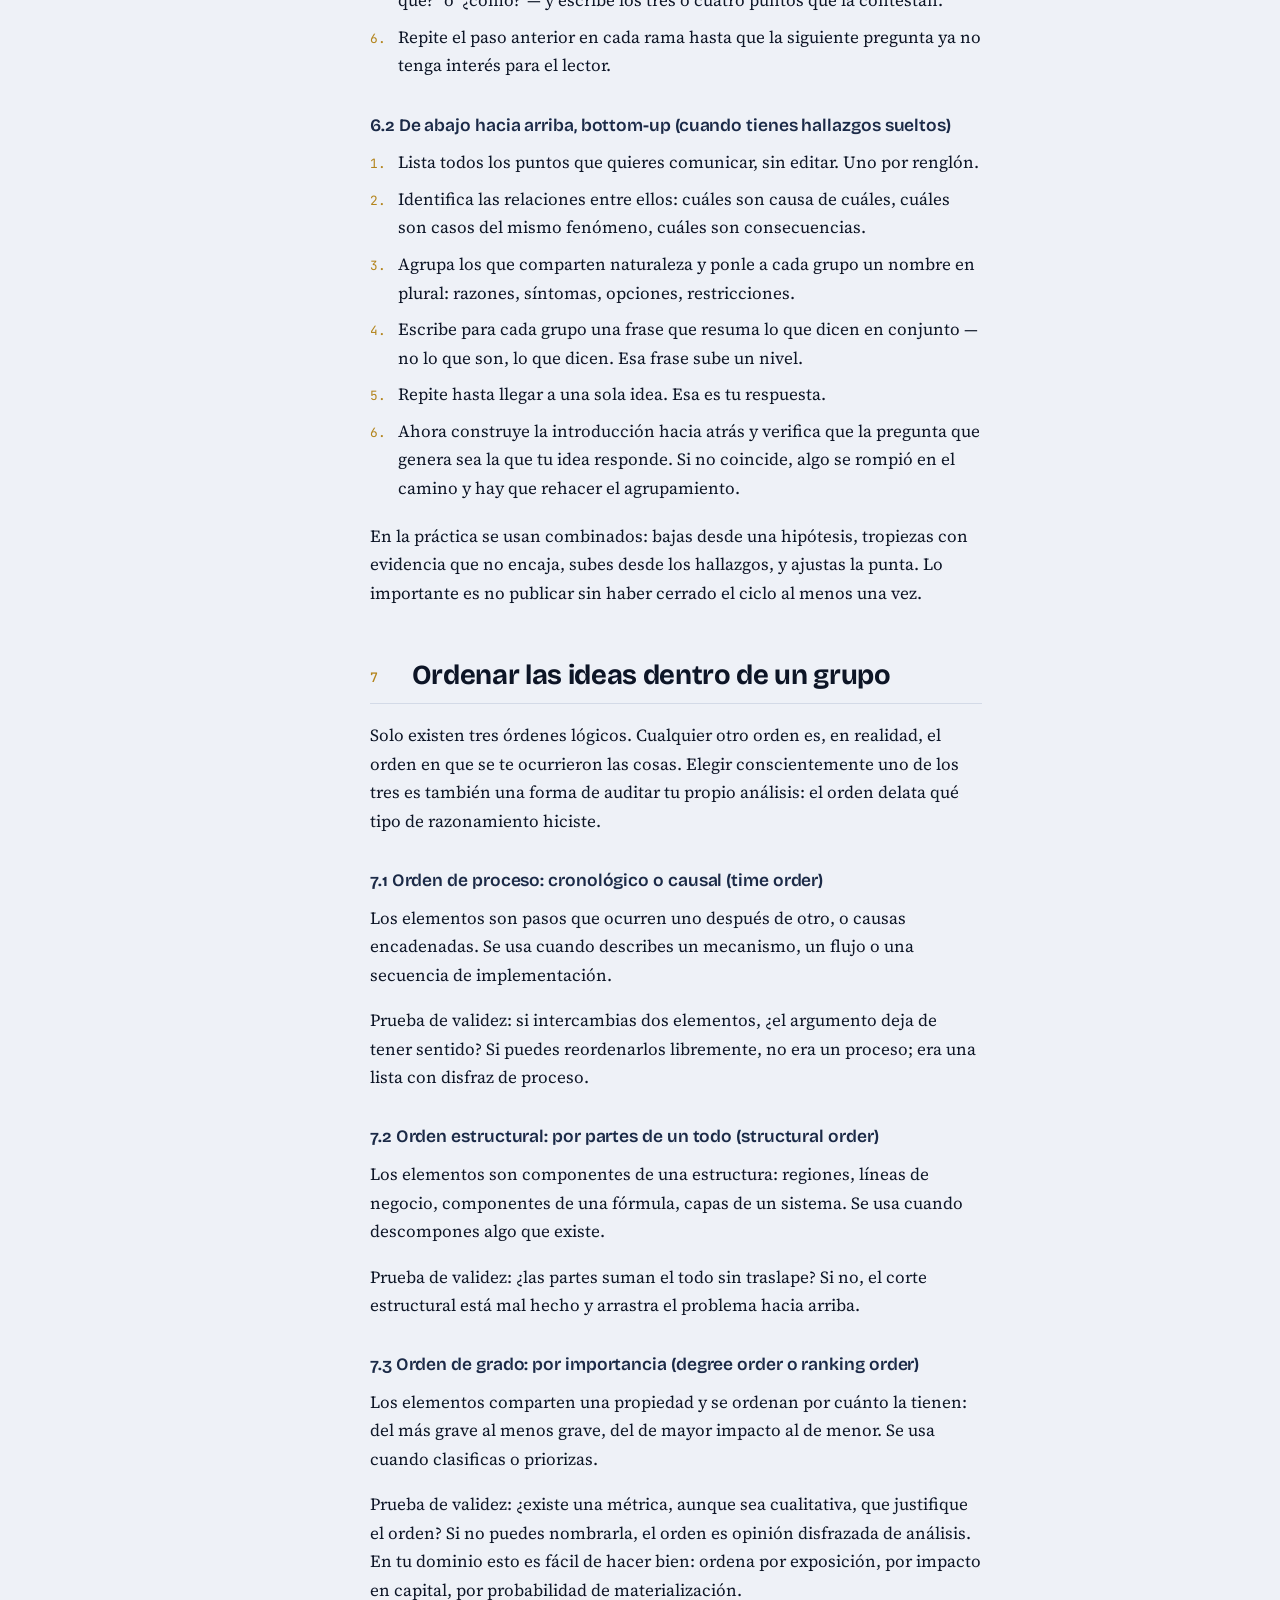
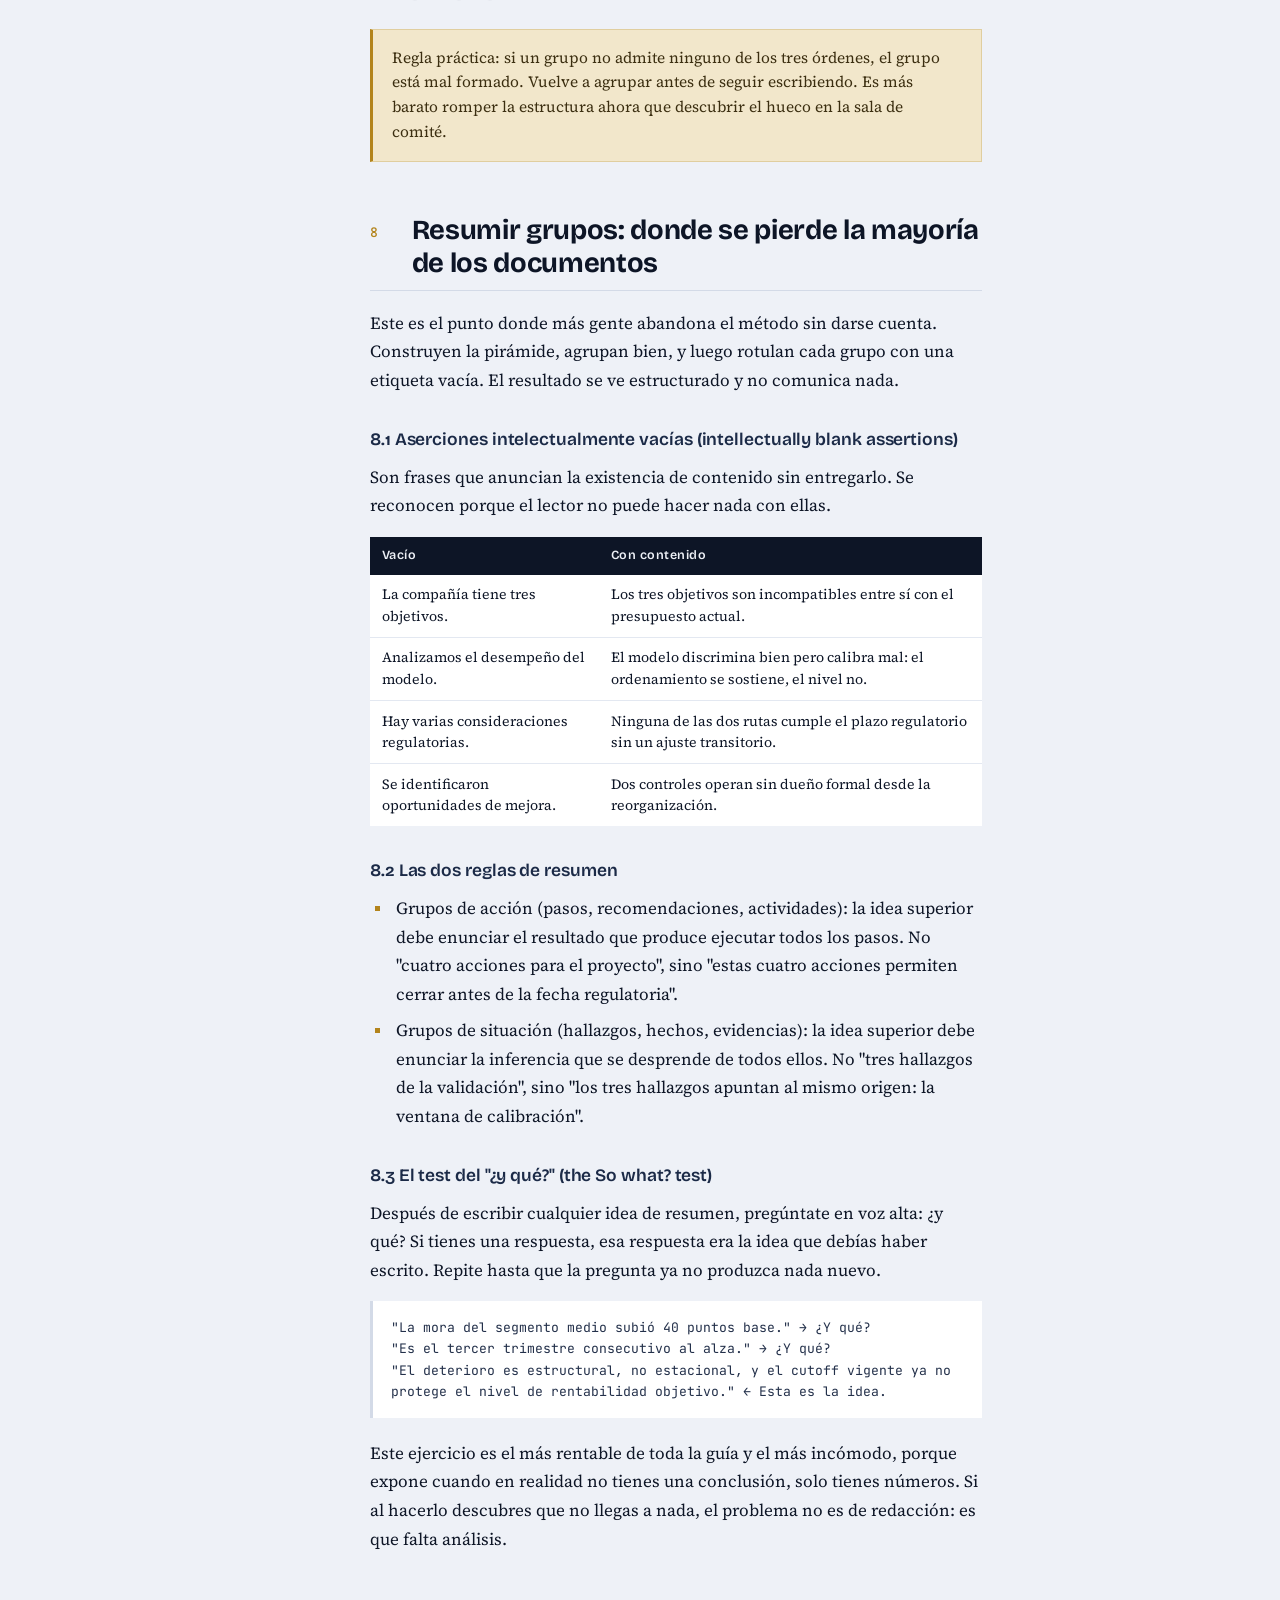
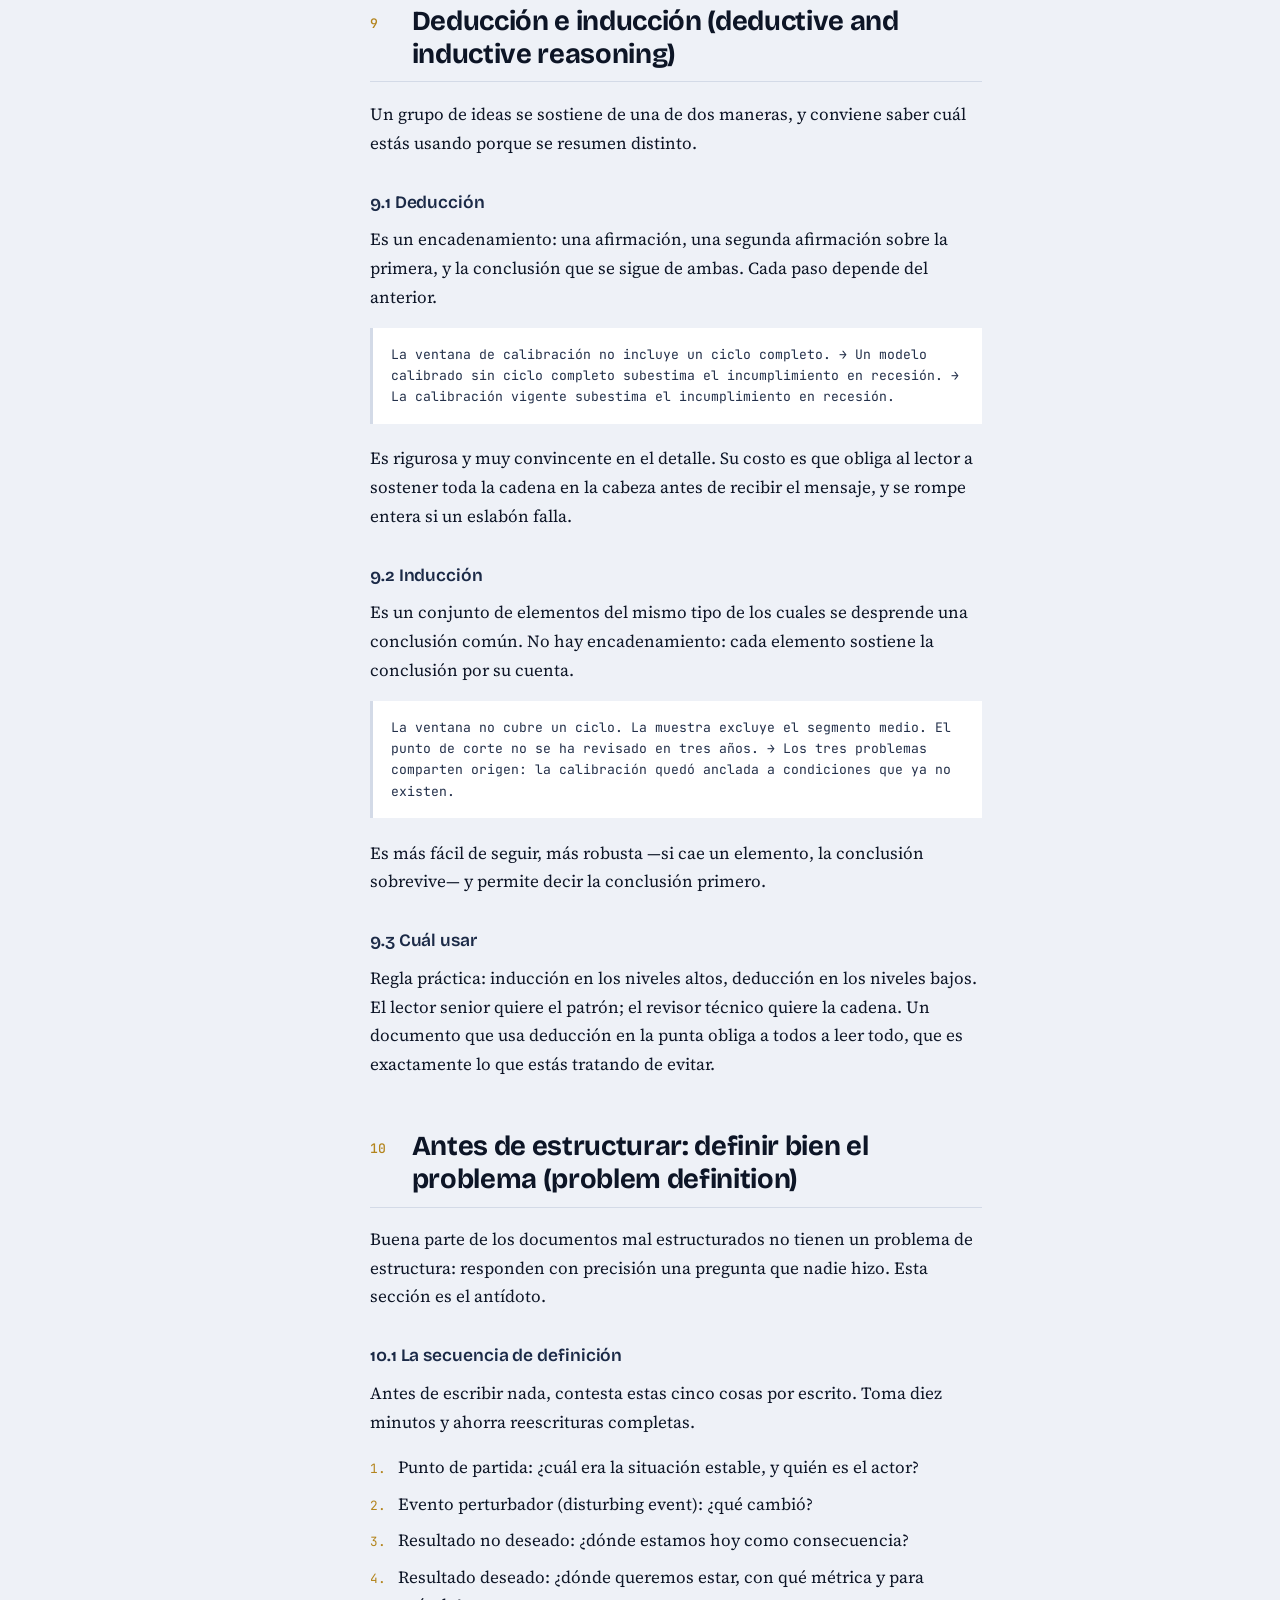
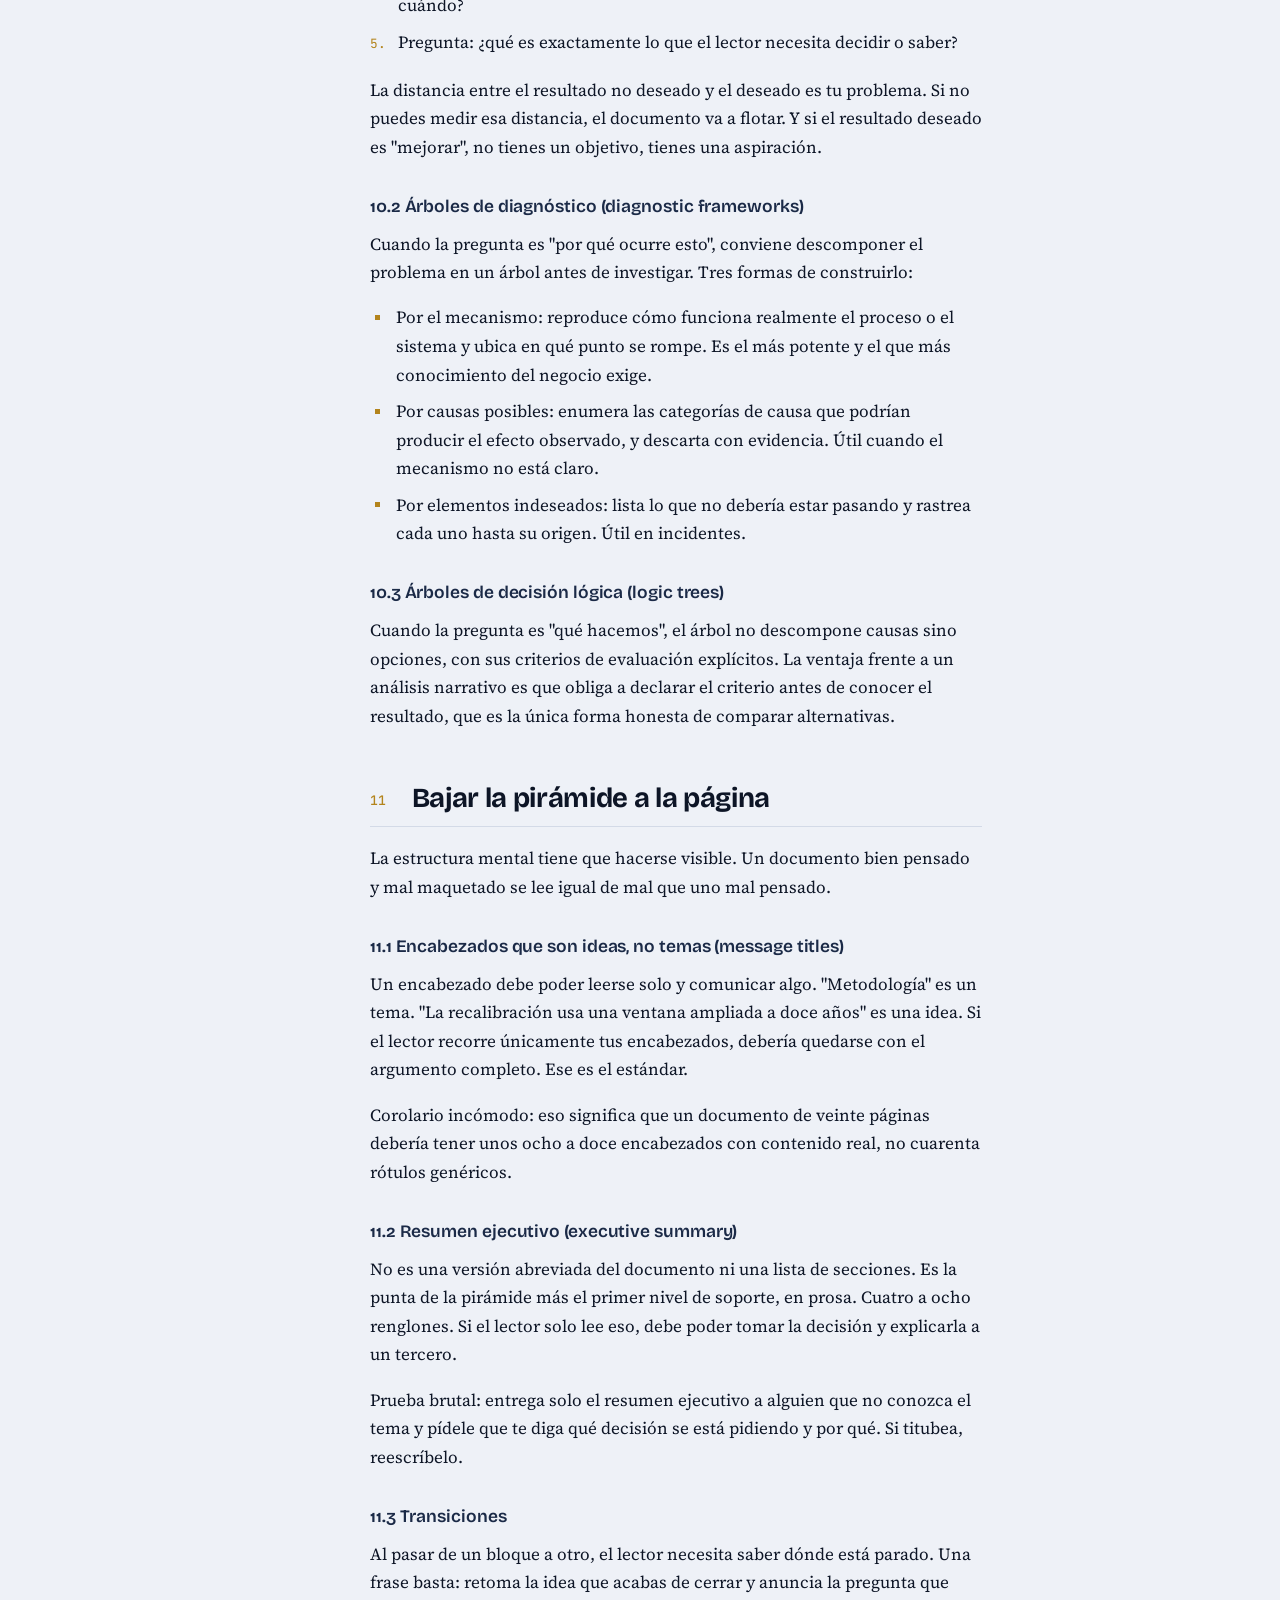
==== commit 1075753f: "Add files via upload Actualización guía" ====
--- a/index.html
+++ b/index.html
@@ -5,6 +5,7 @@
 <meta name="viewport" content="width=device-width, initial-scale=1">
 <title>El Principio de la Pirámide — Guía de trabajo</title>
 <meta name="description" content="Guía práctica para estructurar argumentos ante audiencias senior: conclusión primero, SCQA, MECE y ocho casos aplicados al trabajo en un área analítica.">
+<link rel="alternate" hreflang="en" href="en.html">
 <link rel="preconnect" href="https://fonts.googleapis.com">
 <link rel="preconnect" href="https://fonts.gstatic.com" crossorigin>
 <link href="https://fonts.googleapis.com/css2?family=Bricolage+Grotesque:opsz,wght@12..96,500;12..96,700&family=Source+Serif+4:ital,opsz,wght@0,8..60,400;0,8..60,600;1,8..60,400&family=JetBrains+Mono:wght@400;500&display=swap" rel="stylesheet">
@@ -15,7 +16,10 @@
 
 <header class="hero">
   <div class="hero__inner">
-    <p class="hero__eyebrow">Guía de trabajo</p>
+    <div class="hero__top">
+      <p class="hero__eyebrow">Guía de trabajo</p>
+      <a class="langswitch" href="en.html" hreflang="en" title="Read in English">English</a>
+    </div>
     <h1 class="hero__title">El Principio de la Pirámide</h1>
     <p class="hero__sub">Guía de trabajo para estructurar argumentos ante audiencias senior</p>
 
@@ -24,13 +28,10 @@
         <span class="chip chip--top">El deterioro se concentra en un sector y es reversible</span>
       </div>
       <div class="stack__tier stack__tier--2">
-        <span class="chip">Manufactura explica el 70% de las migraciones</span>
-        <span class="chip">El resto de la cartera se mantiene estable</span>
+        <span class="chip">Manufactura explica el 70% de las migraciones</span><span class="chip">El resto de la cartera se mantiene estable</span>
       </div>
       <div class="stack__tier stack__tier--3">
-        <span class="chip chip--sm">Originación bajo el corte anterior</span>
-        <span class="chip chip--sm">12 acreditados concentran la exposición</span>
-        <span class="chip chip--sm">El modelo vigente no se ha degradado</span>
+        <span class="chip chip--sm">Originación bajo el corte anterior</span><span class="chip chip--sm">12 acreditados concentran la exposición</span><span class="chip chip--sm">El modelo vigente no se ha degradado</span>
       </div>
       <figcaption>Los mismos hechos, ordenados. La conclusión arriba; todo lo demás la sostiene.</figcaption>
     </figure>
@@ -46,8 +47,8 @@
 
 <div class="shell">
   <button class="navtoggle" aria-expanded="false" aria-controls="nav">Contenido</button>
-  <nav class="nav" id="nav" aria-label="Secciones"><ul class="nav__list"><li><a href="#sec-0"><span class="nav__num">0</span>Cómo usar esta guía</a></li></ul><p class="nav__part">Parte I · El método</p><ul class="nav__list"><li><a href="#sec-2"><span class="nav__num">2</span>Por qué la pirámide: el argumento de fondo</a></li><li><a href="#sec-3"><span class="nav__num">3</span>Anatomía de la pirámide</a></li><li><a href="#sec-4"><span class="nav__num">4</span>MECE: la disciplina del agrupamiento</a></li><li><a href="#sec-5"><span class="nav__num">5</span>La introducción: el patrón SCQA</a></li><li><a href="#sec-6"><span class="nav__num">6</span>Construir la pirámide: dos caminos</a></li><li><a href="#sec-7"><span class="nav__num">7</span>Ordenar las ideas dentro de un grupo</a></li><li><a href="#sec-8"><span class="nav__num">8</span>Resumir grupos: donde se pierde la mayoría de los documentos</a></li><li><a href="#sec-9"><span class="nav__num">9</span>Deducción e inducción (deductive and inductive reasoning)</a></li><li><a href="#sec-10"><span class="nav__num">10</span>Antes de estructurar: definir bien el problema (problem definition)</a></li><li><a href="#sec-11"><span class="nav__num">11</span>Bajar la pirámide a la página</a></li><li><a href="#sec-12"><span class="nav__num">12</span>La pirámide en presentaciones</a></li><li><a href="#sec-13"><span class="nav__num">13</span>Adaptación al entorno bancario y regulatorio</a></li></ul><p class="nav__part">Parte II · Casos aplicados</p><ul class="nav__list"><li><a href="#sec-14"><span class="nav__num">14</span>Tres ejemplos trabajados</a></li><li><a href="#sec-15"><span class="nav__num">15</span>Calidad de información cuando el dueño del dato es otro (data quality, data ownership)</a></li><li><a href="#sec-16"><span class="nav__num">16</span>Conseguir una decisión en una organización global centralizada</a></li><li><a href="#sec-17"><span class="nav__num">17</span>Armar un business case para conseguir presupuesto (funding request)</a></li><li><a href="#sec-18"><span class="nav__num">18</span>Conversación difícil hacia abajo: pedir a alguien de tu equipo que cambie una actitud</a></li><li><a href="#sec-19"><span class="nav__num">19</span>Conversación difícil hacia arriba: cuando la conducta problemática es la de tu jefe</a></li><li><a href="#sec-20"><span class="nav__num">20</span>Estructurar un no (saying no)</a></li><li><a href="#sec-21"><span class="nav__num">21</span>Traspasar un proyecto o un sistema (handover, knowledge transfer)</a></li><li><a href="#sec-22"><span class="nav__num">22</span>Explicar un tema técnico de forma aterrizada (pitching to a non-technical audience)</a></li></ul><p class="nav__part">Parte III · Práctica</p><ul class="nav__list"><li><a href="#sec-23"><span class="nav__num">23</span>Errores frecuentes del perfil cuantitativo</a></li><li><a href="#sec-24"><span class="nav__num">24</span>Lista de verificación</a></li><li><a href="#sec-25"><span class="nav__num">25</span>Plan de práctica de 30 días</a></li><li><a href="#sec-26"><span class="nav__num">26</span>Cómo dar esto como taller de equipo</a></li><li><a href="#sec-27"><span class="nav__num">27</span>Qué no resuelve este método</a></li><li><a href="#sec-28"><span class="nav__num">28</span>Glosario: los términos en su idioma original</a></li></ul></nav>
-  <main class="doc" id="contenido"><h2 class="h1" id="sec-0"><span class="h1__num">0</span><span class="h1__text">Cómo usar esta guía</span></h2><p>Esta no es una síntesis del libro de Barbara Minto. Es una guía de aplicación independiente: explica el método con palabras propias y con ejemplos construidos sobre situaciones reales de un área analítica en un banco —comités de riesgo, memos, notas de modelo, escalamientos, conversaciones difíciles— porque el material original está escrito con ejemplos corporativos de otra época que dificultan la transferencia.</p><p>Está pensada para leerse por cuenta propia y también para trabajarse en equipo. La Parte I es el método; la Parte II lo baja a ocho situaciones concretas que se repiten en cualquier área que depende de otras para producir información y de un centro corporativo para decidir; la Parte III es práctica, incluida una agenda de taller si vas a enseñárselo a tu equipo.</p><h3 class="h2">Sobre los términos en inglés</h3><p>El método se formuló y se enseña en inglés, y en la mayoría de las organizaciones grandes se conversa en inglés: alguien va a decir "el governing thought" o "ponle un action title" sin traducirlo. Por eso cada concepto aparece con su término original entre paréntesis la primera vez que se usa, y la sección 28 reúne todos en una tabla. Conviene reconocerlos aunque escribas en español.</p><p>El método no se aprende leyendo. Se aprende reescribiendo. La sección 24 es una lista de verificación de una página para tener abierta mientras escribes; la 25 es un plan de práctica de 30 días. Si solo vas a usar dos partes de esta guía, que sean esas.</p><aside class="box">Regla que resume la guía completa: si tu lector tiene que llegar al párrafo cuatro para saber qué le estás pidiendo, ya perdiste. La conclusión va primero; todo lo demás existe para sostenerla.</aside><h2 class="h1" id="sec-1"><span class="h1__num">1</span><span class="h1__text">Contenido</span></h2><nav class="toc"><a class="toc__item" href="#sec-0"><span class="toc__num">0</span>Cómo usar esta guía</a><p class="toc__part">Parte I — El método</p><a class="toc__item" href="#sec-2"><span class="toc__num">2</span>Por qué la pirámide: el argumento de fondo</a><a class="toc__item" href="#sec-3"><span class="toc__num">3</span>Anatomía de la pirámide</a><a class="toc__item" href="#sec-4"><span class="toc__num">4</span>MECE: la disciplina del agrupamiento</a><a class="toc__item" href="#sec-5"><span class="toc__num">5</span>La introducción: el patrón SCQA</a><a class="toc__item" href="#sec-6"><span class="toc__num">6</span>Construir la pirámide: dos caminos</a><a class="toc__item" href="#sec-7"><span class="toc__num">7</span>Ordenar las ideas dentro de un grupo</a><a class="toc__item" href="#sec-8"><span class="toc__num">8</span>Resumir grupos: donde se pierde la mayoría de los documentos</a><a class="toc__item" href="#sec-9"><span class="toc__num">9</span>Deducción e inducción (deductive and inductive reasoning)</a><a class="toc__item" href="#sec-10"><span class="toc__num">10</span>Antes de estructurar: definir bien el problema (problem definition)</a><a class="toc__item" href="#sec-11"><span class="toc__num">11</span>Bajar la pirámide a la página</a><a class="toc__item" href="#sec-12"><span class="toc__num">12</span>La pirámide en presentaciones</a><a class="toc__item" href="#sec-13"><span class="toc__num">13</span>Adaptación al entorno bancario y regulatorio</a><p class="toc__part">Parte II — Casos aplicados</p><a class="toc__item" href="#sec-14"><span class="toc__num">14</span>Tres ejemplos trabajados</a><a class="toc__item" href="#sec-15"><span class="toc__num">15</span>Calidad de información cuando el dueño del dato es otro (data quality, data ownership)</a><a class="toc__item" href="#sec-16"><span class="toc__num">16</span>Conseguir una decisión en una organización global centralizada</a><a class="toc__item" href="#sec-17"><span class="toc__num">17</span>Armar un business case para conseguir presupuesto (funding request)</a><a class="toc__item" href="#sec-18"><span class="toc__num">18</span>Conversación difícil hacia abajo: pedir a alguien de tu equipo que cambie una actitud</a><a class="toc__item" href="#sec-19"><span class="toc__num">19</span>Conversación difícil hacia arriba: cuando la conducta problemática es la de tu jefe</a><a class="toc__item" href="#sec-20"><span class="toc__num">20</span>Estructurar un no (saying no)</a><a class="toc__item" href="#sec-21"><span class="toc__num">21</span>Traspasar un proyecto o un sistema (handover, knowledge transfer)</a><a class="toc__item" href="#sec-22"><span class="toc__num">22</span>Explicar un tema técnico de forma aterrizada (pitching to a non-technical audience)</a><p class="toc__part">Parte III — Práctica</p><a class="toc__item" href="#sec-23"><span class="toc__num">23</span>Errores frecuentes del perfil cuantitativo</a><a class="toc__item" href="#sec-24"><span class="toc__num">24</span>Lista de verificación</a><a class="toc__item" href="#sec-25"><span class="toc__num">25</span>Plan de práctica de 30 días</a><a class="toc__item" href="#sec-26"><span class="toc__num">26</span>Cómo dar esto como taller de equipo</a><a class="toc__item" href="#sec-27"><span class="toc__num">27</span>Qué no resuelve este método</a><a class="toc__item" href="#sec-28"><span class="toc__num">28</span>Glosario: los términos en su idioma original</a></nav><section class="part"><p class="part__label">Parte I</p><h2 class="part__title">El método</h2><p class="part__lead">Cómo se construye un argumento que se entiende a la primera.</p></section><h2 class="h1" id="sec-2"><span class="h1__num">2</span><span class="h1__text">Por qué la pirámide: el argumento de fondo</span></h2><h3 class="h2">2.1 El lector agrupa, quieras tú o no</h3><p>La mente humana no puede sostener muchos elementos sueltos a la vez. Frente a una lista de nueve hallazgos sin jerarquía, el lector empieza a inventar categorías propias para poder retenerlos: los agrupa por tema, por orden de aparición, por lo que más le preocupa a él. Ese agrupamiento improvisado casi nunca coincide con el tuyo.</p><p>De ahí la tesis central: si tú no impones la estructura, el lector impone una peor. La pirámide no es un capricho estilístico; es una manera de trasladar el costo del ordenamiento del lector al autor, que es quien tiene el contexto para hacerlo bien.</p><h3 class="h2">2.2 El lector lee para responder una pregunta</h3><p>Nadie lee un memo por curiosidad. Lo lee porque tiene una pregunta abierta —¿apruebo esto?, ¿me preocupa?, ¿qué hago?— y busca la respuesta. Un documento bien estructurado se lee como un diálogo: la idea de arriba provoca una pregunta en la cabeza del lector, y el nivel inmediato inferior la responde.</p><p>Cuando ese diálogo funciona, el lector puede detenerse en cualquier nivel de profundidad y quedarse con una versión completa y coherente del argumento. Un director lee los primeros tres renglones y ya puede decidir. Un analista baja tres niveles y encuentra el detalle. El mismo documento sirve a ambos.</p><h3 class="h2">2.3 Qué gana específicamente un perfil cuantitativo</h3><p>El riesgo típico del analista técnico no es la falta de rigor: es reproducir en el documento el orden en que hizo el trabajo. Primero los datos, luego la metodología, luego los resultados, y la conclusión al final —el orden de un paper, o de una tesis. Ese orden es correcto para demostrar y pésimo para decidir.</p><p>La pirámide invierte esa secuencia sin sacrificar rigor. La conclusión encabeza; el rigor sigue estando, pero organizado como soporte de la conclusión y no como camino hacia ella. La diferencia práctica es que en un comité de veinte minutos alcanzas a decir lo que importa.</p><h2 class="h1" id="sec-3"><span class="h1__num">3</span><span class="h1__text">Anatomía de la pirámide</span></h2><p>Una pirámide bien construida cumple tres reglas simultáneamente. La idea única del vértice se llama en inglés governing thought o main message: es la afirmación que gobierna todo lo que está debajo. Las tres se verifican de manera distinta, así que conviene tenerlas separadas.</p><h3 class="h2">3.1 Regla vertical: cada idea resume las que están debajo (vertical relationship)</h3><p>La idea de un nivel superior debe ser el resumen de las ideas del nivel inmediato inferior. No su título, no su categoría: su resumen. Si borraras el nivel inferior completo, la idea superior debería seguir comunicando el mensaje.</p><blockquote class="q"><span class="q__line">Falla: "Identificamos tres problemas en el portafolio."</span><span class="q__line">Correcto: "El deterioro del portafolio se concentra en un solo sector y es reversible con ajustes de límite."</span></blockquote><p>La primera versión obliga a leer los tres puntos para saber algo. La segunda ya dice el mensaje; los tres puntos ahora sirven para sustentarlo, que es su función real.</p><h3 class="h2">3.2 Regla horizontal: las ideas de un mismo nivel son del mismo tipo (horizontal relationship)</h3><p>Los elementos que cuelgan de una misma idea deben pertenecer a una misma categoría lógica: todas razones, o todos pasos, o todos problemas, o todos criterios. Mezclar una razón con un paso y con una recomendación produce una lista que se siente desordenada aunque cada elemento sea verdadero.</p><p>Prueba rápida: intenta ponerle un sustantivo plural al grupo. "Tres razones", "cuatro pasos", "dos restricciones". Si el único sustantivo que funciona es "cosas" o "puntos", el grupo no es homogéneo.</p><h3 class="h2">3.3 Regla de orden: el grupo sigue una lógica explícita (logical order)</h3><p>Dentro de cada grupo, el orden no puede ser arbitrario. Solo hay tres órdenes legítimos, y cada uno delata el tipo de análisis que hiciste. La sección 7 los desarrolla.</p><h2 class="h1" id="sec-4"><span class="h1__num">4</span><span class="h1__text">MECE: la disciplina del agrupamiento</span></h2><p>MECE es la sigla de Mutually Exclusive, Collectively Exhaustive (mutuamente excluyente, colectivamente exhaustivo). Un grupo de ideas es MECE cuando no se traslapan entre sí y, juntas, cubren todo el espacio relevante.</p><h3 class="h2">4.1 Las dos mitades, por separado</h3><ul class="list list--bullet"><li>Mutuamente excluyente: ningún elemento del grupo contiene o repite parte de otro. Si al explicar el punto 2 tienes que volver a hablar del punto 1, se traslapan.</li><li>Colectivamente exhaustivo: no queda fuera nada que el lector consideraría parte del problema. La prueba honesta es preguntarte qué diría el escéptico más informado de la sala que falta.</li></ul><h3 class="h2">4.2 Cortes que sí son MECE</h3><p>Los agrupamientos robustos suelen venir de una estructura preexistente y verificable, no de una lluvia de ideas:</p><ul class="list list--bullet"><li>Una identidad algebraica: la pérdida esperada se descompone en probabilidad de incumplimiento, severidad y exposición. Es MECE por construcción.</li><li>Una partición de la población: por segmento, por cosecha, por geografía, por rango de calificación. Es MECE si las categorías no se solapan y suman el total.</li><li>Una secuencia de proceso: originación, seguimiento, cobranza. MECE si el proceso está bien definido.</li><li>Una dicotomía: interno frente a externo, controlable frente a no controlable, corto plazo frente a largo plazo.</li></ul><h3 class="h2">4.3 Los tres fallos típicos</h3><ol class="list list--num"><li>La categoría "otros". Casi siempre significa que el criterio de corte estaba mal elegido. Si "otros" pesa más del diez por ciento, rehaz el corte.</li><li>El traslape encubierto. "Problemas de datos", "problemas de sistemas" y "problemas de gobierno" suenan limpios, pero un dato mal capturado por un sistema sin dueño cae en los tres.</li><li>La exhaustividad falsa. Cubres todo lo que analizaste, no todo lo que existe. El lector senior detecta el hueco en segundos y a partir de ahí desconfía del resto.</li></ol><aside class="box">Advertencia honesta: MECE es un ideal de verificación, no un requisito de publicación. Forzar un agrupamiento MECE artificial produce documentos rígidos y poco naturales. Úsalo como prueba de calidad sobre un agrupamiento que ya tiene sentido, no como plantilla generadora.</aside><h2 class="h1" id="sec-5"><span class="h1__num">5</span><span class="h1__text">La introducción: el patrón SCQA</span></h2><p>SCQA es la sigla de Situation, Complication, Question, Answer (situación, complicación, pregunta, respuesta). Es el mecanismo que instala en la cabeza del lector la pregunta que tu documento va a responder. Sin él, la conclusión inicial suena abrupta o presuntuosa.</p><h3 class="h2">5.1 Los cuatro elementos</h3><h4 class="h3">Situación</h4><p>Un hecho sobre el tema que el lector acepta sin discusión. No es contexto general ni antecedentes históricos: es el punto de acuerdo. Debe ser tan poco controversial que el lector asienta mentalmente. Si el lector puede objetar la situación, ya no estás construyendo una base, estás abriendo un frente.</p><blockquote class="q"><span class="q__line">"El modelo de calificación de grandes corporativos se aprobó en 2021 y hoy cubre el sesenta por ciento de la exposición mayorista."</span></blockquote><h4 class="h3">Complicación</h4><p>Lo que alteró esa situación estable y por lo cual estamos teniendo esta conversación. Es el motor del documento. Suele ser un cambio regulatorio, un deterioro observado, una fecha límite, un hallazgo de validación, una decisión pendiente.</p><blockquote class="q"><span class="q__line">"La extensión a México exige recalibrar con una ventana que incluye 2020, y la validación interna encontró que la calibración vigente subestima el incumplimiento en el segmento medio."</span></blockquote><h4 class="h3">Pregunta</h4><p>La consecuencia lógica de la complicación. En un documento bien construido no se escribe: surge sola en la mente del lector. Escribirla explícitamente es opcional y a veces útil en documentos largos, pero si tienes que forzarla es señal de que la complicación no está bien elegida.</p><blockquote class="q"><span class="q__line">"¿Recalibramos, reconstruimos o aplicamos un ajuste conservador temporal?"</span></blockquote><h4 class="h3">Respuesta</h4><p>Tu conclusión, la Answer del patrón. Es la punta de la pirámide —el governing thought— y el primer párrafo sustantivo del documento. Debe ser una afirmación con contenido, no una promesa de contenido.</p><blockquote class="q q--strong"><span class="q__line">"Recomendamos recalibrar con un ajuste conservador transitorio: preserva la fecha regulatoria, cuesta una fracción de la reconstrucción y el impacto en activos ponderados por riesgo es acotado."</span></blockquote><h3 class="h2">5.2 Los cuatro arranques y cuándo usar cada uno</h3><p>El orden S–C–Q–A es el estándar, pero se puede reordenar según lo que sepas del lector. El contenido no cambia; cambia por dónde entras.</p><div class="tblwrap"><table><thead><tr><th>Arranque</th><th>Orden</th><th>Cuándo funciona</th></tr></thead><tbody><tr><td>Estándar</td><td>Situación → Complicación → Respuesta</td><td>Audiencia neutral que necesita contexto. El caso por defecto.</td></tr><tr><td>Directo</td><td>Respuesta → Situación → Complicación</td><td>El lector ya conoce el problema y tiene prisa. Comités con agenda cargada.</td></tr><tr><td>Preocupado</td><td>Complicación → Situación → Respuesta</td><td>Hay urgencia real y quieres que se sienta. Deterioro, incidente, fecha en riesgo.</td></tr><tr><td>Escéptico</td><td>Pregunta → Situación → Complicación → Respuesta</td><td>El lector duda del planteamiento mismo. Nombrar la pregunta desarma la resistencia.</td></tr></tbody></table></div><h3 class="h2">5.3 Errores de introducción</h3><ul class="list list--bullet"><li>Introducción-currículum: explicar todo lo que hiciste antes de decir qué encontraste. El lector no necesita saber cuánto trabajaste.</li><li>Situación demasiado larga: tres párrafos de antecedentes antes de la complicación. La situación debe ocupar dos o tres renglones.</li><li>Complicación ausente: si no puedes nombrar qué cambió, probablemente no había necesidad del documento.</li><li>Respuesta diferida: "las conclusiones se presentan en la sección 5". Eso no es un documento, es un índice con relleno.</li></ul><h2 class="h1" id="sec-6"><span class="h1__num">6</span><span class="h1__text">Construir la pirámide: dos caminos</span></h2><p>Hay dos formas de llegar a la estructura, top-down y bottom-up. Se usan en momentos distintos y ambas son legítimas.</p><h3 class="h2">6.1 De arriba hacia abajo, top-down (cuando ya sabes la conclusión)</h3><ol class="list list--num"><li>Escribe el tema del documento en una línea.</li><li>Escribe la pregunta que el lector tiene sobre ese tema.</li><li>Escribe tu respuesta a esa pregunta, aunque sea provisional.</li><li>Verifica la introducción: ¿puedes formular una situación que el lector acepte y una complicación que genere justo esa pregunta? Si no, tu respuesta no responde lo que él quiere saber.</li><li>Anticipa la siguiente pregunta que tu respuesta genera —típicamente "¿por qué?" o "¿cómo?"— y escribe los tres o cuatro puntos que la contestan.</li><li>Repite el paso anterior en cada rama hasta que la siguiente pregunta ya no tenga interés para el lector.</li></ol><h3 class="h2">6.2 De abajo hacia arriba, bottom-up (cuando tienes hallazgos sueltos)</h3><ol class="list list--num"><li>Lista todos los puntos que quieres comunicar, sin editar. Uno por renglón.</li><li>Identifica las relaciones entre ellos: cuáles son causa de cuáles, cuáles son casos del mismo fenómeno, cuáles son consecuencias.</li><li>Agrupa los que comparten naturaleza y ponle a cada grupo un nombre en plural: razones, síntomas, opciones, restricciones.</li><li>Escribe para cada grupo una frase que resuma lo que dicen en conjunto —no lo que son, lo que dicen. Esa frase sube un nivel.</li><li>Repite hasta llegar a una sola idea. Esa es tu respuesta.</li><li>Ahora construye la introducción hacia atrás y verifica que la pregunta que genera sea la que tu idea responde. Si no coincide, algo se rompió en el camino y hay que rehacer el agrupamiento.</li></ol><p>En la práctica se usan combinados: bajas desde una hipótesis, tropiezas con evidencia que no encaja, subes desde los hallazgos, y ajustas la punta. Lo importante es no publicar sin haber cerrado el ciclo al menos una vez.</p><h2 class="h1" id="sec-7"><span class="h1__num">7</span><span class="h1__text">Ordenar las ideas dentro de un grupo</span></h2><p>Solo existen tres órdenes lógicos. Cualquier otro orden es, en realidad, el orden en que se te ocurrieron las cosas. Elegir conscientemente uno de los tres es también una forma de auditar tu propio análisis: el orden delata qué tipo de razonamiento hiciste.</p><h3 class="h2">7.1 Orden de proceso: cronológico o causal (time order)</h3><p>Los elementos son pasos que ocurren uno después de otro, o causas encadenadas. Se usa cuando describes un mecanismo, un flujo o una secuencia de implementación.</p><p>Prueba de validez: si intercambias dos elementos, ¿el argumento deja de tener sentido? Si puedes reordenarlos libremente, no era un proceso; era una lista con disfraz de proceso.</p><h3 class="h2">7.2 Orden estructural: por partes de un todo (structural order)</h3><p>Los elementos son componentes de una estructura: regiones, líneas de negocio, componentes de una fórmula, capas de un sistema. Se usa cuando descompones algo que existe.</p><p>Prueba de validez: ¿las partes suman el todo sin traslape? Si no, el corte estructural está mal hecho y arrastra el problema hacia arriba.</p><h3 class="h2">7.3 Orden de grado: por importancia (degree order o ranking order)</h3><p>Los elementos comparten una propiedad y se ordenan por cuánto la tienen: del más grave al menos grave, del de mayor impacto al de menor. Se usa cuando clasificas o priorizas.</p><p>Prueba de validez: ¿existe una métrica, aunque sea cualitativa, que justifique el orden? Si no puedes nombrarla, el orden es opinión disfrazada de análisis. En tu dominio esto es fácil de hacer bien: ordena por exposición, por impacto en capital, por probabilidad de materialización.</p><aside class="box">Regla práctica: si un grupo no admite ninguno de los tres órdenes, el grupo está mal formado. Vuelve a agrupar antes de seguir escribiendo. Es más barato romper la estructura ahora que descubrir el hueco en la sala de comité.</aside><h2 class="h1" id="sec-8"><span class="h1__num">8</span><span class="h1__text">Resumir grupos: donde se pierde la mayoría de los documentos</span></h2><p>Este es el punto donde más gente abandona el método sin darse cuenta. Construyen la pirámide, agrupan bien, y luego rotulan cada grupo con una etiqueta vacía. El resultado se ve estructurado y no comunica nada.</p><h3 class="h2">8.1 Aserciones intelectualmente vacías (intellectually blank assertions)</h3><p>Son frases que anuncian la existencia de contenido sin entregarlo. Se reconocen porque el lector no puede hacer nada con ellas.</p><div class="tblwrap"><table><thead><tr><th>Vacío</th><th>Con contenido</th></tr></thead><tbody><tr><td>La compañía tiene tres objetivos.</td><td>Los tres objetivos son incompatibles entre sí con el presupuesto actual.</td></tr><tr><td>Analizamos el desempeño del modelo.</td><td>El modelo discrimina bien pero calibra mal: el ordenamiento se sostiene, el nivel no.</td></tr><tr><td>Hay varias consideraciones regulatorias.</td><td>Ninguna de las dos rutas cumple el plazo regulatorio sin un ajuste transitorio.</td></tr><tr><td>Se identificaron oportunidades de mejora.</td><td>Dos controles operan sin dueño formal desde la reorganización.</td></tr></tbody></table></div><h3 class="h2">8.2 Las dos reglas de resumen</h3><ul class="list list--bullet"><li>Grupos de acción (pasos, recomendaciones, actividades): la idea superior debe enunciar el resultado que produce ejecutar todos los pasos. No "cuatro acciones para el proyecto", sino "estas cuatro acciones permiten cerrar antes de la fecha regulatoria".</li><li>Grupos de situación (hallazgos, hechos, evidencias): la idea superior debe enunciar la inferencia que se desprende de todos ellos. No "tres hallazgos de la validación", sino "los tres hallazgos apuntan al mismo origen: la ventana de calibración".</li></ul><h3 class="h2">8.3 El test del "¿y qué?" (the So what? test)</h3><p>Después de escribir cualquier idea de resumen, pregúntate en voz alta: ¿y qué? Si tienes una respuesta, esa respuesta era la idea que debías haber escrito. Repite hasta que la pregunta ya no produzca nada nuevo.</p><blockquote class="q"><span class="q__line">"La mora del segmento medio subió 40 puntos base." → ¿Y qué?</span><span class="q__line">"Es el tercer trimestre consecutivo al alza." → ¿Y qué?</span><span class="q__line">"El deterioro es estructural, no estacional, y el cutoff vigente ya no protege el nivel de rentabilidad objetivo." ← Esta es la idea.</span></blockquote><p>Este ejercicio es el más rentable de toda la guía y el más incómodo, porque expone cuando en realidad no tienes una conclusión, solo tienes números. Si al hacerlo descubres que no llegas a nada, el problema no es de redacción: es que falta análisis.</p><h2 class="h1" id="sec-9"><span class="h1__num">9</span><span class="h1__text">Deducción e inducción (deductive and inductive reasoning)</span></h2><p>Un grupo de ideas se sostiene de una de dos maneras, y conviene saber cuál estás usando porque se resumen distinto.</p><h3 class="h2">9.1 Deducción</h3><p>Es un encadenamiento: una afirmación, una segunda afirmación sobre la primera, y la conclusión que se sigue de ambas. Cada paso depende del anterior.</p><blockquote class="q"><span class="q__line">La ventana de calibración no incluye un ciclo completo. → Un modelo calibrado sin ciclo completo subestima el incumplimiento en recesión. → La calibración vigente subestima el incumplimiento en recesión.</span></blockquote><p>Es rigurosa y muy convincente en el detalle. Su costo es que obliga al lector a sostener toda la cadena en la cabeza antes de recibir el mensaje, y se rompe entera si un eslabón falla.</p><h3 class="h2">9.2 Inducción</h3><p>Es un conjunto de elementos del mismo tipo de los cuales se desprende una conclusión común. No hay encadenamiento: cada elemento sostiene la conclusión por su cuenta.</p><blockquote class="q"><span class="q__line">La ventana no cubre un ciclo. La muestra excluye el segmento medio. El punto de corte no se ha revisado en tres años. → Los tres problemas comparten origen: la calibración quedó anclada a condiciones que ya no existen.</span></blockquote><p>Es más fácil de seguir, más robusta —si cae un elemento, la conclusión sobrevive— y permite decir la conclusión primero.</p><h3 class="h2">9.3 Cuál usar</h3><p>Regla práctica: inducción en los niveles altos, deducción en los niveles bajos. El lector senior quiere el patrón; el revisor técnico quiere la cadena. Un documento que usa deducción en la punta obliga a todos a leer todo, que es exactamente lo que estás tratando de evitar.</p><h2 class="h1" id="sec-10"><span class="h1__num">10</span><span class="h1__text">Antes de estructurar: definir bien el problema (problem definition)</span></h2><p>Buena parte de los documentos mal estructurados no tienen un problema de estructura: responden con precisión una pregunta que nadie hizo. Esta sección es el antídoto.</p><h3 class="h2">10.1 La secuencia de definición</h3><p>Antes de escribir nada, contesta estas cinco cosas por escrito. Toma diez minutos y ahorra reescrituras completas.</p><ol class="list list--num"><li>Punto de partida: ¿cuál era la situación estable, y quién es el actor?</li><li>Evento perturbador (disturbing event): ¿qué cambió?</li><li>Resultado no deseado: ¿dónde estamos hoy como consecuencia?</li><li>Resultado deseado: ¿dónde queremos estar, con qué métrica y para cuándo?</li><li>Pregunta: ¿qué es exactamente lo que el lector necesita decidir o saber?</li></ol><p>La distancia entre el resultado no deseado y el deseado es tu problema. Si no puedes medir esa distancia, el documento va a flotar. Y si el resultado deseado es "mejorar", no tienes un objetivo, tienes una aspiración.</p><h3 class="h2">10.2 Árboles de diagnóstico (diagnostic frameworks)</h3><p>Cuando la pregunta es "por qué ocurre esto", conviene descomponer el problema en un árbol antes de investigar. Tres formas de construirlo:</p><ul class="list list--bullet"><li>Por el mecanismo: reproduce cómo funciona realmente el proceso o el sistema y ubica en qué punto se rompe. Es el más potente y el que más conocimiento del negocio exige.</li><li>Por causas posibles: enumera las categorías de causa que podrían producir el efecto observado, y descarta con evidencia. Útil cuando el mecanismo no está claro.</li><li>Por elementos indeseados: lista lo que no debería estar pasando y rastrea cada uno hasta su origen. Útil en incidentes.</li></ul><h3 class="h2">10.3 Árboles de decisión lógica (logic trees)</h3><p>Cuando la pregunta es "qué hacemos", el árbol no descompone causas sino opciones, con sus criterios de evaluación explícitos. La ventaja frente a un análisis narrativo es que obliga a declarar el criterio antes de conocer el resultado, que es la única forma honesta de comparar alternativas.</p><h2 class="h1" id="sec-11"><span class="h1__num">11</span><span class="h1__text">Bajar la pirámide a la página</span></h2><p>La estructura mental tiene que hacerse visible. Un documento bien pensado y mal maquetado se lee igual de mal que uno mal pensado.</p><h3 class="h2">11.1 Encabezados que son ideas, no temas (message titles)</h3><p>Un encabezado debe poder leerse solo y comunicar algo. "Metodología" es un tema. "La recalibración usa una ventana ampliada a doce años" es una idea. Si el lector recorre únicamente tus encabezados, debería quedarse con el argumento completo. Ese es el estándar.</p><p>Corolario incómodo: eso significa que un documento de veinte páginas debería tener unos ocho a doce encabezados con contenido real, no cuarenta rótulos genéricos.</p><h3 class="h2">11.2 Resumen ejecutivo (executive summary)</h3><p>No es una versión abreviada del documento ni una lista de secciones. Es la punta de la pirámide más el primer nivel de soporte, en prosa. Cuatro a ocho renglones. Si el lector solo lee eso, debe poder tomar la decisión y explicarla a un tercero.</p><p>Prueba brutal: entrega solo el resumen ejecutivo a alguien que no conozca el tema y pídele que te diga qué decisión se está pidiendo y por qué. Si titubea, reescríbelo.</p><h3 class="h2">11.3 Transiciones</h3><p>Al pasar de un bloque a otro, el lector necesita saber dónde está parado. Una frase basta: retoma la idea que acabas de cerrar y anuncia la pregunta que abre la siguiente. Lo que no funciona es la transición decorativa que no dice nada ("A continuación se presenta la siguiente sección").</p><h3 class="h2">11.4 Numeración y jerarquía visual</h3><ul class="list list--bullet"><li>La jerarquía visual debe corresponder a la jerarquía lógica. Dos ideas del mismo nivel se ven igual; una idea subordinada se ve subordinada.</li><li>No pases de tres niveles de profundidad en un documento de negocio. Si necesitas un cuarto nivel, ese material es anexo.</li><li>Los anexos existen para sacar del cuerpo lo que sostiene pero no argumenta: tablas de resultados, especificación técnica, pruebas de robustez. Que existan no te exime de resumir su mensaje en el cuerpo.</li></ul><h2 class="h1" id="sec-12"><span class="h1__num">12</span><span class="h1__text">La pirámide en presentaciones</span></h2><p>La adaptación a láminas es donde el método rinde más en tu contexto, porque un comité no lee: escucha y ve.</p><h3 class="h2">12.1 El título de la lámina es el mensaje (action title)</h3><p>La regla, conocida como action title, es sencilla y casi nadie la aplica: el título de cada lámina es la conclusión de esa lámina, escrita como oración completa. El contenido de la lámina es la evidencia de ese título.</p><blockquote class="q"><span class="q__line">Título débil: "Evolución de la mora por cosecha"</span><span class="q__line">Título correcto: "Las cosechas posteriores al cambio de política se deterioran 30% más rápido"</span></blockquote><p>Consecuencia práctica: si lees en voz alta únicamente los títulos de tu presentación, en orden, debe salir un argumento completo y coherente: eso es lo que en inglés se llama el storyline de la baraja. Ese es el mejor diagnóstico que existe de una baraja. Hazlo antes de cada comité; toma noventa segundos.</p><h3 class="h2">12.2 Una idea por lámina</h3><p>Si el título necesita una conjunción para ser cierto —"y además"—, son dos láminas. La tentación de comprimir viene de querer parecer eficiente; el efecto es que el comité se pierde y pregunta cosas que ya estaban contestadas.</p><h3 class="h2">12.3 Gráficas</h3><ul class="list list--bullet"><li>El título de la gráfica dice el hallazgo, no la variable graficada.</li><li>Marca visualmente lo que quieres que vean. Si todo tiene el mismo peso visual, el lector elige por su cuenta qué mirar.</li><li>Una gráfica que necesita explicación oral para entenderse no sirve en un documento que va a circular sin ti. Y en un banco, todo circula sin ti.</li></ul><h2 class="h1" id="sec-13"><span class="h1__num">13</span><span class="h1__text">Adaptación al entorno bancario y regulatorio</span></h2><p>El método fue diseñado para consultoría. Trasladarlo tal cual a un banco supervisado tiene fricciones reales que conviene anticipar.</p><h3 class="h2">13.1 Cuando el destinatario es el regulador</h3><p>Un supervisor no lee para decidir rápido: lee para verificar cumplimiento y trazabilidad, y muchas veces espera un orden expositivo prescrito. Ahí no puedes reordenar libremente.</p><p>La solución no es abandonar la pirámide sino duplicar la entrada: un resumen en formato pirámide al frente, y el cuerpo en el orden que el supervisor espera. El resumen te da claridad; el cuerpo te da cumplimiento. Ningún supervisor ha objetado nunca que le digan la conclusión primero.</p><h3 class="h2">13.2 Cuando la conclusión es incómoda</h3><p>La objeción más común a "conclusión primero" es política: si el mensaje es malo, decirlo en el renglón uno se siente brusco. La objeción es legítima y la respuesta es que el orden no cambia, cambia el encuadre: la conclusión sigue yendo primero, pero enunciada junto con la ruta de salida.</p><blockquote class="q"><span class="q__line">Brusco: "El modelo no pasará la validación."</span><span class="q__line">Pirámide con encuadre: "El modelo no pasará la validación en su forma actual; un ajuste conservador transitorio preserva la fecha regulatoria mientras se recalibra."</span></blockquote><p>Ambas dicen lo mismo. La segunda es igual de honesta y deja al lector con una decisión en la mano en vez de con un problema en la mano.</p><h3 class="h2">13.3 El doble reporte</h3><p>Cuando un mismo asunto va a dos jefaturas con intereses distintos, la tentación es escribir un documento neutro que no incomode a ninguna. El resultado suele ser un documento que no le sirve a ninguna.</p><p>La pirámide ayuda a hacerlo bien: la punta —el hecho y la recomendación— es la misma para ambos; lo que cambia es la introducción, porque la complicación relevante para cada uno es distinta. Un documento, dos entradas. Eso no es doble discurso: es reconocer que la pregunta que cada lector trae es distinta.</p><section class="part"><p class="part__label">Parte II</p><h2 class="part__title">Casos aplicados</h2><p class="part__lead">Ocho situaciones que se repiten, con la estructura y el ejemplo trabajado de cada una.</p></section><h2 class="h1" id="sec-14"><span class="h1__num">14</span><span class="h1__text">Tres ejemplos trabajados</span></h2><h3 class="h2">14.1 Memo de deterioro de portafolio</h3><p>Versión típica, orden de trabajo:</p><blockquote class="q q--weak"><span class="q__line">"Se realizó el análisis trimestral de la cartera mayorista. Se revisaron 1,240 acreditados con corte a junio. La metodología consistió en el cálculo de tasas de migración por calificación y el análisis de cosechas. Los resultados muestran variaciones en varios segmentos. En la sección 4 se presentan las conclusiones y recomendaciones."</span></blockquote><p>Versión en pirámide:</p><blockquote class="q q--strong"><span class="q__line">"El deterioro del trimestre se concentra en un solo sector y es reversible sin cambiar el apetito de riesgo.</span><br><span class="q__line">Manufactura de exportación explica el 70% de las migraciones a la baja, en un contexto en el que el resto de la cartera se mantiene estable. El deterioro se origina en acreditados originados bajo el punto de corte anterior, no en el desempeño del modelo vigente. Un ajuste de límite sectorial y una revisión de los doce acreditados de mayor exposición contienen el efecto sin afectar originación en el resto de la cartera.</span><br><span class="q__line">Se requiere aprobación del ajuste sectorial en el comité del 15 de septiembre."</span></blockquote><p>Cambió el orden, no el contenido. La primera versión pide veinte minutos de lectura para llegar a lo mismo; la segunda deja al lector en condiciones de decidir en treinta segundos y de profundizar si quiere.</p><h3 class="h2">14.2 Nota de propuesta de re-desarrollo de modelo</h3><p>Introducción SCQA:</p><ul class="list list--bullet"><li>Situación: el modelo vigente se aprobó hace cinco años y sostiene el cálculo de requerimiento de capital de la cartera mayorista.</li><li>Complicación: la validación anual encontró subestimación en el segmento medio, y el calendario regulatorio no admite una reconstrucción completa antes de la fecha comprometida.</li><li>Pregunta (implícita): ¿recalibrar, reconstruir o ajustar?</li><li>Respuesta: recalibrar con margen de conservadurismo transitorio.</li></ul><p>Primer nivel de soporte —tres razones, orden de grado, de mayor a menor peso en la decisión:</p><ol class="list list--num"><li>Es la única de las tres rutas que cumple la fecha comprometida.</li><li>El diagnóstico apunta a calibración, no a especificación: reconstruir atacaría un problema que no tenemos.</li><li>El impacto en activos ponderados por riesgo es acotado y cuantificado, y el margen transitorio se retira con la recalibración completa del siguiente ciclo.</li></ol><p>Fíjate en que las tres razones son del mismo tipo (razones), no se traslapan, y juntas cubren las tres dimensiones que un comité evalúa: tiempo, diagnóstico e impacto en capital. Eso es MECE hecho sobre algo que ya tenía sentido.</p><h3 class="h2">14.3 Correo corto a un jefe funcional</h3><p>El método aplica igual en cinco renglones. Un correo de escalamiento bien estructurado:</p><blockquote class="q"><span class="q__line">"Necesito tu decisión sobre el alcance de la extensión del modelo antes del viernes.</span><br><span class="q__line">El equipo de datos confirmó que la información del segmento medio solo está disponible desde 2019. Eso deja dos opciones: extender con la ventana corta y documentar la limitación, o esperar la reconstrucción del histórico y mover la fecha un trimestre.</span><br><span class="q__line">Mi recomendación es la primera: la limitación es documentable y el retraso no lo es. Si prefieres la segunda, necesito avisar al equipo de proyecto esta semana."</span></blockquote><p>Petición primero, contexto después, recomendación explícita, y una consecuencia clara de cada rama. Ningún adorno.</p><h2 class="h1" id="sec-15"><span class="h1__num">15</span><span class="h1__text">Calidad de información cuando el dueño del dato es otro (data quality, data ownership)</span></h2><p>Es probablemente la situación más frecuente y peor resuelta en un área analítica: dependes de información que produce alguien más, la información llega mal, y tú no tienes autoridad sobre quien la genera. El resultado típico es un correo con una lista de defectos que el área dueña recibe como una acusación, contesta a la defensiva y nadie corrige nada.</p><h3 class="h2">15.1 Por qué falla el enfoque intuitivo</h3><p>El enfoque intuitivo pone en la punta el defecto: "encontramos 43 inconsistencias en el archivo de garantías". Esa punta convierte al receptor en acusado y a ti en auditor no solicitado. Además no contiene una petición: el lector no sabe qué se espera de él, así que archiva el correo.</p><p>La punta correcta no es el defecto. Es la decisión o el entregable que está en riesgo, y la acción acotada que lo destraba. El defecto pasa al segundo nivel, donde pertenece: es evidencia, no mensaje.</p><h3 class="h2">15.2 Estructura recomendada</h3><ul class="list list--bullet"><li>Situación: nombra el proceso compartido en términos que el otro reconozca como suyos y como legítimo. "El archivo mensual de garantías alimenta el cálculo de severidad y el reporte regulatorio de septiembre."</li><li>Complicación: el defecto medido más su consecuencia con fecha. Medido significa con tasa y volumen, no con adjetivos. "El 12% de los registros llega sin fecha de valuación; con ese nivel el cálculo no se puede firmar antes del 15 de septiembre."</li><li>Respuesta: la petición más pequeña que resuelve el problema, dirigida a una sola persona, con fecha. No "mejorar la calidad del archivo", sino "poblar la fecha de valuación en los 340 registros del anexo antes del 5 de septiembre".</li><li>Soporte: qué ya hiciste tú. Esto no es autobombo: es lo que evita que el otro sienta que le estás pasando tu trabajo. "Aplicamos un control temporal que imputa la fecha por promedio del segmento; sirve para el cierre interno, no para el reporte regulatorio."</li></ul><h3 class="h2">15.3 Reglas que cambian el resultado</h3><ol class="list list--num"><li>Cuantifica siempre. Un defecto sin tasa ni impacto es una opinión, y con opiniones el dueño del dato no mueve prioridades.</li><li>Traduce el defecto a la consecuencia del otro, no a la tuya. "Tenemos que reprocesar" le importa poco; "el dato que tú firmas va a salir con salvedad" le importa mucho.</li><li>Una petición por interlocutor. Un correo con nueve peticiones se convierte en cero peticiones atendidas.</li><li>Prioriza y hazlo visible. Si tienes 43 defectos, agrúpalos por origen —captura, sistema, definición— y di cuáles bloquean y cuáles no. La mitad de las veces, tres defectos explican el ochenta por ciento del impacto.</li><li>Ofrece la vía de menor esfuerzo. Si puedes entregarles el listado exacto de registros a corregir en vez de pedirles que lo busquen, hazlo. El costo de esa media hora tuya es menor que el de dos semanas de ida y vuelta.</li><li>Deja rastro sin tono acusatorio. La documentación es necesaria y no requiere adjetivos: los hechos con fecha bastan, y envejecen mucho mejor si el asunto escala.</li></ol><h3 class="h2">15.4 La escalera del escalamiento (escalation path)</h3><p>Escalar no es un castigo ni una traición; es un mecanismo normal cuando dos áreas tienen prioridades distintas. Lo que lo vuelve tóxico es hacerlo por sorpresa. La secuencia limpia tiene tres peldaños y en todos el receptor sabe qué sigue:</p><ol class="list list--num"><li>Petición directa con fecha y consecuencia. Nada más.</li><li>Recordatorio con el impacto actualizado y aviso explícito de que si no hay respuesta se llevará al foro correspondiente. Sin amenaza, como dato.</li><li>Escalamiento con opciones. Al escalar no lleves el problema: lleva dos rutas con su costo. El escalamiento que solo denuncia deja al jefe con trabajo; el que propone deja al jefe con una decisión.</li></ol><h3 class="h2">15.5 Ejemplo trabajado</h3><p>Versión típica:</p><blockquote class="q q--weak"><span class="q__line">"Buen día. Adjunto el resultado de la revisión de calidad del archivo de garantías de agosto. Se detectaron 43 incidencias de distintos tipos que se detallan en el anexo. Es importante mencionar que estas incidencias se han repetido en meses anteriores. Quedo al pendiente de sus comentarios."</span></blockquote><p>Versión en pirámide:</p><blockquote class="q q--strong"><span class="q__line">"Necesito la fecha de valuación de 340 garantías antes del 5 de septiembre para poder firmar el cálculo de severidad del cierre regulatorio.</span><br><span class="q__line">El archivo de agosto llegó con esa fecha vacía en el 12% de los registros. Aplicamos una imputación por segmento que sirve para el seguimiento interno, pero no es admisible para el cálculo que se reporta.</span><br><span class="q__line">El anexo trae la lista exacta de los 340 registros, ordenada por exposición. Los primeros 60 concentran el 70% del impacto; si el tiempo aprieta, con esos avanzamos.</span><br><span class="q__line">El resto de las incidencias del mes no bloquean el cierre; te las mando por separado la próxima semana para revisarlas con calma en el origen."</span></blockquote><aside class="box">Lo que cambió: la punta pasó del defecto a la decisión en riesgo, la petición quedó acotada y con fecha, el trabajo de búsqueda ya está hecho, se ofreció una ruta parcial si no alcanza el tiempo, y lo urgente quedó separado de lo importante. Mismo contenido, resultado distinto.</aside><h2 class="h1" id="sec-16"><span class="h1__num">16</span><span class="h1__text">Conseguir una decisión en una organización global centralizada</span></h2><p>Cuando la decisión no se toma donde tú estás, el problema deja de ser técnico y pasa a ser de competencia por atención. Quien decide en el centro atiende veinte países, y tu solicitud compite con las otras diecinueve. La pirámide ayuda porque en ese contexto solo tienes un párrafo antes de que te clasifiquen.</p><h3 class="h2">16.1 El cambio de punta</h3><p>La punta intuitiva es "México necesita X". Desde el centro, esa frase se lee como una excepción local: costo para él, beneficio para ti. Es la categoría con menor tasa de aprobación que existe.</p><p>La punta que funciona reencuadra el mismo pedido como solución a un problema que el centro ya reconoce como suyo. No es manipulación: es elegir, entre varias verdades sobre tu solicitud, la que le es relevante a quien decide.</p><blockquote class="q"><span class="q__line">Local: "Necesitamos una excepción al estándar de modelos para el portafolio mexicano."</span><span class="q__line">Central: "El estándar global no cubre el caso de mercados con historia corta; México puede ser el piloto que cierre ese hueco antes de que lo abran otros tres países."</span></blockquote><h3 class="h2">16.2 Los cinco elementos de un caso hacia el centro</h3><ol class="list list--num"><li>Anclaje en una prioridad ya declarada. Cita el objetivo, programa o política del grupo con el que tu propuesta se alinea. Si no existe ninguno, tu propuesta va a competir sin apoyo.</li><li>Traducción a la métrica del centro. Lo que a ti te preocupa en pesos y en operación, a él le importa en capital, en riesgo regulatorio o en consistencia entre entidades. Traduce.</li><li>La decisión más pequeña posible. No pidas la política nueva: pide el piloto, la excepción acotada con fecha de revisión, la exención temporal. Es mucho más fácil aprobar algo reversible.</li><li>El manejo del precedente. Quien decide en el centro piensa siempre "si se lo doy a uno, me lo piden todos". Adelántate: define el criterio que hace de tu caso una categoría y no un favor. "Aplicable a entidades con menos de cinco años de historia en el segmento" es un criterio; "aplicable a México" es un favor.</li><li>El costo de no decidir, en su moneda. El argumento que más se mueve en un grupo bancario es el riesgo regulatorio local, porque el centro sí responde por él. Úsalo cuando sea cierto, y no lo infles cuando no lo sea: el crédito que pierdes por exagerar una vez no se recupera.</li></ol><h3 class="h2">16.3 A quién le hablas</h3><p>Antes de escribir, contesta tres preguntas por escrito: quién firma, quién puede vetar aunque no firme, y quién resulta afectado si esto se aprueba. La mayoría de las propuestas fracasa por el segundo grupo, que no fue consultado y se entera en el foro.</p><p>Cuando hay doble reporte —línea funcional en el centro y línea de entidad en el país— cuidar solo una de las dos es un error caro y muy común. La línea funcional te da viabilidad técnica; la de entidad te da respaldo político. Necesitas ambas, y necesitas que cada una escuche la versión que le corresponde antes del foro, nunca durante.</p><h3 class="h2">16.4 El formato que sobrevive</h3><p>Una página. Petición y decisión solicitada en el primer párrafo. Tres razones. Impacto cuantificado. Fecha en la que la decisión deja de ser útil. Anexos con todo lo demás. Si tu propuesta necesita quince láminas para entenderse, no está lista para el centro; está lista para tu equipo.</p><h2 class="h1" id="sec-17"><span class="h1__num">17</span><span class="h1__text">Armar un business case para conseguir presupuesto (funding request)</span></h2><p>Un business case es un documento de venta con formato de documento técnico. Quien lo lee ya vio decenas y desarrolló un detector de beneficios inflados. La estructura piramidal ayuda, pero aquí la credibilidad importa tanto como el orden.</p><h3 class="h2">17.1 La punta</h3><p>La punta es la decisión que pides y su monto. Literalmente: qué apruebas, cuánto cuesta, qué obtienes, para cuándo. Un business case que abre con "antecedentes del proyecto" perdió al lector en el renglón uno.</p><blockquote class="q"><span class="q__line">"Solicito aprobación de un presupuesto de X para automatizar el proceso de conciliación regulatoria en doce meses. Libera el equivalente a dos posiciones de trabajo manual, elimina el hallazgo de auditoría abierto desde marzo, y se paga en menos de dos años."</span></blockquote><h3 class="h2">17.2 Estructura</h3><ol class="list list--num"><li>El costo de hoy, cuantificado. No el problema en abstracto: cuánto cuesta no hacer nada, en horas, en pérdidas, en riesgo abierto. Este es el número que sostiene todo el documento y es donde más se falla por pereza.</li><li>Las opciones consideradas, incluida no hacer nada. Un business case con una sola opción se lee como una decisión ya tomada que busca sello. Tres opciones con criterios explícitos se lee como análisis.</li><li>La opción recomendada y por qué gana bajo esos criterios.</li><li>Costo y beneficio con supuestos visibles. Cada supuesto que sostiene el beneficio, escrito y atacable. Si el lector no puede ver los supuestos, asume que están inflados —y suele tener razón.</li><li>Qué pasa si no se aprueba. Consecuencia concreta, no dramática.</li><li>La petición y la fecha límite real de la decisión.</li></ol><h3 class="h2">17.3 Reglas de credibilidad</h3><ul class="list list--bullet"><li>Beneficio en la moneda de quien decide. Ahorro de horas convence a un jefe de operación; reducción de capital o de riesgo regulatorio convence a un comité. El mismo proyecto se argumenta distinto según quién firma, sin mentir en ninguna versión.</li><li>Rangos honestos antes que un número falso. "Entre 1.5 y 2.5 posiciones equivalentes, según el alcance de la fase dos" es más creíble y más defendible que un número exacto que nadie puede sostener.</li><li>Cuantifica el costo, no solo el beneficio. Incluye lo que se suele omitir: el tiempo del equipo que ya está ocupado, el mantenimiento del año dos, la curva de aprendizaje.</li><li>Nombra el riesgo principal tú mismo. Si tú no lo pones, alguien lo pondrá en la sala y en peores términos. Ponerlo con su mitigación te da control del encuadre.</li><li>Responde el "por qué ahora". Casi ningún business case se rechaza por malo; se rechaza por postergable. Si no puedes explicar por qué este trimestre y no el siguiente, prepárate para que se postergue.</li></ul><h2 class="h1" id="sec-18"><span class="h1__num">18</span><span class="h1__text">Conversación difícil hacia abajo: pedir a alguien de tu equipo que cambie una actitud</span></h2><p>Cuando la conducta de una persona daña al equipo, el costo de no tener la conversación siempre lo paga el resto del equipo, y lo paga en silencio. Postergarla no es amabilidad: es transferirle el problema a quien no lo causó.</p><h3 class="h2">18.1 Preparación: tres columnas antes de hablar</h3><ul class="list list--bullet"><li>Hecho observable. Qué pasó, cuándo, en qué contexto. Verificable, específico y sin adjetivos: algo que un tercero que estuvo ahí describiría igual.</li><li>Impacto. Qué consecuencia tuvo en el trabajo o en el equipo. No en tus sentimientos: en el trabajo. "Dos personas dejaron de traer temas a la sesión" es impacto; "me incomoda" no lo es.</li><li>Cambio esperado. Qué específicamente debe ser distinto y cómo se vería el éxito en cuatro semanas. Si no puedes describirlo, todavía no estás listo para la conversación.</li></ul><p>Si al llenar las tres columnas descubres que solo tienes impresiones y ningún hecho, el problema puede ser real de todos modos —pero necesitas observar primero. Una conversación basada en percepciones se convierte en discusión sobre si la percepción es justa, y ahí no se llega a nada.</p><h3 class="h2">18.2 Conducta, no identidad (observable behaviour, not traits)</h3><p>La distinción es la que decide el resultado. Una crítica a la conducta admite corrección; una crítica a la identidad solo admite defensa, porque estás diciéndole a la persona quién es.</p><div class="tblwrap"><table><thead><tr><th>Identidad (cierra)</th><th>Conducta (abre)</th></tr></thead><tbody><tr><td>Eres arrogante con el equipo.</td><td>En las últimas tres sesiones interrumpiste a los analistas antes de que terminaran de plantear.</td></tr><tr><td>No eres colaborativo.</td><td>Los últimos dos entregables compartidos los cerraste sin avisar a las dos personas que dependían de ellos.</td></tr><tr><td>Tienes mala actitud.</td><td>Cuando se te pidió el ajuste del reporte respondiste en el chat del equipo que era una pérdida de tiempo.</td></tr></tbody></table></div><h3 class="h2">18.3 El guion, en cinco tiempos</h3><ol class="list list--num"><li>Apertura directa, sin rodeo y sin elogio de relleno. "Quiero hablar de algo que está afectando cómo trabaja el equipo." El elogio previo hace que la persona espere el golpe y devalúa cualquier elogio futuro tuyo.</li><li>El hecho. Uno o dos, los más claros. No la lista completa: una lista larga se siente como expediente y desplaza la conversación hacia la defensa.</li><li>El impacto. Concreto y en términos de trabajo.</li><li>Escucha real. Preguntas y silencio. Aquí es donde el material de coaching se cruza con esto: pregunta y aguanta la pausa. Puede aparecer información que cambie tu lectura del asunto, y si aparece, hay que incorporarla de verdad, no fingir que la incorporas.</li><li>Acuerdo verificable y seguimiento. Qué cambia, cómo lo vamos a notar, cuándo lo revisamos. Sin fecha de revisión, la conversación no ocurrió.</li></ol><h3 class="h2">18.4 Las tres reacciones y qué hacer</h3><ul class="list list--bullet"><li>Niega el hecho. Vuelve al hecho, no al juicio. Si el desacuerdo es sobre lo que ocurrió, ese es el tema a resolver antes que cualquier otro.</li><li>Se derrumba. Baja el ritmo, sostén el mensaje. Retirarlo por incomodidad es el error más común y garantiza tener que repetir la conversación en peores condiciones. Se puede ser firme y considerado a la vez.</li><li>Contraataca con quejas propias. Reconoce lo que sea legítimo, agéndalo aparte con fecha, y regresa. Fusionar los dos temas termina con ambos sin resolver.</li></ul><h3 class="h2">18.5 Documentación</h3><p>Un correo breve después de la conversación —lo acordado, la fecha de revisión, nada más— protege a ambas partes y evita la discusión posterior sobre qué se dijo. No es un expediente ni lleva tono formal; es memoria compartida. Si más adelante la situación escala, ese registro es lo que hace la diferencia entre un proceso ordenado y la palabra de uno contra la del otro.</p><h2 class="h1" id="sec-19"><span class="h1__num">19</span><span class="h1__text">Conversación difícil hacia arriba: cuando la conducta problemática es la de tu jefe</span></h2><p>Es un caso distinto y conviene no tratarlo como el anterior con los papeles invertidos. Hacia abajo pides un cambio con autoridad; hacia arriba no tienes esa palanca y el costo del error es asimétrico. Eso no significa callarse: significa preparar mejor.</p><h3 class="h2">19.1 Qué cambia respecto al caso anterior</h3><ul class="list list--bullet"><li>No pides cambio de conducta: expones un efecto y haces una petición pequeña. La conclusión sigue yendo primero, pero la conclusión es la petición, no el diagnóstico de su carácter.</li><li>El impacto se mide en resultados, no en clima. "Cuando la prioridad cambia a mitad de semana sin avisar, dos entregables se caen" se puede discutir. "El equipo se siente desmotivado" invita a que se cuestione tu lectura del equipo.</li><li>Pides permiso para la conversación. Una frase basta y cambia el tono completo: "¿Puedo comentarte algo sobre cómo estamos trabajando? Es incómodo pero creo que te sirve saberlo."</li><li>Ofreces salida. Una propuesta concreta que le facilite hacerlo distinto, no solo el señalamiento. Sin propuesta, la conversación se reduce a una queja bien redactada.</li></ul><h3 class="h2">19.2 Estructura</h3><blockquote class="q"><span class="q__line">"¿Tienes diez minutos? Quiero proponerte un ajuste en cómo llegan los cambios de prioridad al equipo.</span><br><span class="q__line">En las últimas tres semanas, dos de los entregables comprometidos se recorrieron porque el foco cambió a media semana. El equipo alcanzó a cubrir lo urgente, pero llegamos tarde con el área de finanzas dos veces.</span><br><span class="q__line">Mi propuesta es acordar los cambios de prioridad los lunes, y que lo que entre después espere salvo que sea regulatorio. Si algo entra fuera de esa ventana, yo te digo qué se cae, tú decides, y quedamos los dos cubiertos.</span><br><span class="q__line">¿Lo probamos un mes?"</span></blockquote><p>Fíjate en lo que no tiene: ningún adjetivo sobre él, ninguna generalización, ninguna acumulación de agravios. Un efecto medido, una propuesta y un plazo de prueba. Es difícil discutir con eso, y si aun así lo rechaza, obtuviste información valiosa sobre el margen real que tienes.</p><h3 class="h2">19.3 Calibrar el riesgo</h3><ul class="list list--bullet"><li>Canal y momento: nunca en público, nunca en caliente, nunca por escrito como primer contacto. El correo cierra opciones porque queda; la conversación deja espacio para rectificar a ambos.</li><li>Una sola cosa por conversación. La tentación de aprovechar el momento para sacar todo lo acumulado es lo que convierte una petición razonable en un reclamo.</li><li>Cuándo no vale la pena: cuando el patrón es estructural y sostenido, cuando ya lo intentaste con este método y no hubo movimiento, o cuando el costo personal supera el beneficio esperable. Reconocerlo no es cobardía; es cálculo. Lo que no es válido es no intentarlo nunca y quejarse siempre.</li><li>Escalar por encima de tu jefe o ir a recursos humanos tiene un costo real y a menudo irreversible en la relación. Es la ruta correcta ante conductas que cruzan una línea de ética o de trato, y es una ruta cara para problemas de estilo de gestión. Distinguir cuál es cuál, antes de actuar, es parte del trabajo.</li></ul><h2 class="h1" id="sec-20"><span class="h1__num">20</span><span class="h1__text">Estructurar un no (saying no)</span></h2><p>Decir que no mal es una de las fuentes más constantes de sobrecarga. Un no envuelto en tres párrafos de contexto se lee como un "déjame ver" y regresa la semana siguiente convertido en compromiso.</p><h3 class="h2">20.1 La regla</h3><p>El no va primero, en la primera oración, sin adornos previos. Después la razón, después la alternativa. Ese orden respeta más al otro que la versión larga: le permite dejar de leer y buscar otra ruta de inmediato en lugar de esperar una respuesta que ya está decidida.</p><h3 class="h2">20.2 Tres tipos de no, y el error de confundirlos</h3><ul class="list list--bullet"><li>No de capacidad. Puedes hacerlo, pero algo se cae. Nunca lo enuncies como "no puedo": enúncialo como un intercambio explícito. "Sí, si desplazamos la entrega de X dos semanas. ¿Lo hacemos?" Esto devuelve la decisión a quien tiene la autoridad para priorizar, que es donde debe estar.</li><li>No de alcance. No corresponde a tu equipo, o corresponde a otro que lo hará mejor. Aquí importa nombrar a quién sí, porque un no sin destino se percibe como esquive.</li><li>No de criterio. Puede hacerse y no debe hacerse. Es el más incómodo y el que más te define profesionalmente. Requiere razón técnica explícita y disposición a sostenerla. Es también el único que no admite alternativa suave: si crees que algo no debe hacerse, ofrecer una versión reducida es abandonar tu propio argumento.</li></ul><h3 class="h2">20.3 Estructura</h3><ol class="list list--num"><li>El no, explícito, en la primera línea.</li><li>Una razón, la verdadera, verificable. Una sola: tres razones se leen como excusas acumuladas y el otro solo tiene que derribar una para reabrir el tema.</li><li>La alternativa, si existe: otra ruta, otro responsable, otra fecha, un alcance menor.</li><li>Qué haría que fuera un sí. Esto es lo que separa un no colaborativo de un portazo, y muchas veces destraba la conversación real.</li></ol><h3 class="h2">20.4 Ejemplo</h3><blockquote class="q"><span class="q__line">"No vamos a alcanzar a incluir el análisis de sensibilidad en la versión del jueves.</span><br><span class="q__line">El equipo está cerrando el ejercicio regulatorio esa misma semana y no hay margen sin poner en riesgo esa fecha.</span><br><span class="q__line">Dos opciones: lo entregamos completo el 12, o el jueves va la versión sin sensibilidad y el anexo llega después. Mi recomendación es la segunda porque el comité puede decidir sin ese análisis.</span><br><span class="q__line">Si la sensibilidad es indispensable para el jueves, necesitaríamos mover el ejercicio regulatorio, y eso sí requiere tu visto bueno."</span></blockquote><h2 class="h1" id="sec-21"><span class="h1__num">21</span><span class="h1__text">Traspasar un proyecto o un sistema (handover, knowledge transfer)</span></h2><p>Casi todos los traspasos se documentan mal por la misma razón: quien entrega documenta lo que sabe, no lo que el otro va a necesitar. Y lo que el otro va a necesitar es, sobre todo, lo que tú ya no notas porque lo tienes automatizado en la cabeza.</p><h3 class="h2">21.1 La punta</h3><p>Un traspaso no termina cuando entregas la carpeta. Termina cuando el receptor ejecuta un ciclo completo sin ti y sale bien. Definirlo así cambia todo lo demás: el entregable central no es un documento, es una secuencia de acompañamiento con fecha de corte.</p><h3 class="h2">21.2 Qué debe contener el documento</h3><ol class="list list--num"><li>Qué es y para qué existe, en un párrafo. Quién lo usa y qué decisión depende de él.</li><li>Estado actual honesto. Lo que funciona, lo que está a medias y lo que está roto y se opera con parche. Ocultar la deuda técnica no la elimina: solo garantiza que el receptor la descubra en el peor momento y con tu nombre encima.</li><li>Cómo se opera. Rutinas, calendario, insumos, dependencias, quién entrega qué y cuándo. Con nombres y días concretos.</li><li>Quién es quién. No solo contactos: qué le interesa a cada uno y con quién hay historia. Esto es lo que nunca se escribe y lo que más se necesita.</li><li>Supuestos tácitos. Los tres a cinco "esto siempre se hace así porque..." que solo viven en tu cabeza. Es el apartado más valioso del documento y el que exige más esfuerzo de recuperación.</li><li>Riesgos conocidos y decisiones pendientes, con tu recomendación en cada una.</li><li>Qué hacer cuando falla. Los tres o cuatro modos de falla frecuentes y su solución, en formato de instrucciones ejecutables.</li></ol><h3 class="h2">21.3 La secuencia de transferencia</h3><p>Cuatro etapas, cada una con al menos un ciclo real. Ninguna se salta aunque el receptor sea experimentado, porque lo que se transfiere no es capacidad técnica sino contexto.</p><ol class="list list--num"><li>Tú lo haces, él observa.</li><li>Él lo hace, tú observas y no intervienes salvo error material.</li><li>Él lo hace, tú estás disponible pero no presente.</li><li>Él lo hace. Fecha de corte declarada y un periodo corto de garantía —dos o tres semanas— en el que respondes dudas pero no ejecutas.</li></ol><aside class="box">La fecha de corte tiene que existir y ser pública. Sin ella, los traspasos se vuelven permanentes: el receptor sigue preguntando, tú sigues resolviendo, y seis meses después el sistema sigue siendo tuyo en la práctica y de él en el organigrama.</aside><h3 class="h2">21.4 Documento vivo, no monumento</h3><p>Un manual de ochenta páginas no se lee. Lo que se usa es un documento de operación corto —cinco a diez páginas— más los archivos técnicos donde estén. Si tienes poco tiempo, escribe primero el apartado de supuestos tácitos y el de fallas frecuentes: son los que nadie más puede escribir.</p><h2 class="h1" id="sec-22"><span class="h1__num">22</span><span class="h1__text">Explicar un tema técnico de forma aterrizada (pitching to a non-technical audience)</span></h2><p>El malentendido de fondo es creer que simplificar es quitar rigor. No lo es. Simplificar bien es cambiar el nivel de abstracción sin decir nada falso, y es más difícil que explicar en detalle porque exige entender qué parte del detalle es prescindible para esa audiencia.</p><h3 class="h2">22.1 Las tres capas</h3><ol class="list list--num"><li>Qué decide esto. La consecuencia práctica para quien te escucha. Es lo primero y muchas veces es lo único que necesita.</li><li>Cómo funciona, en una frase. El mecanismo en su nivel más grueso, con una analogía si ayuda.</li><li>El detalle, disponible pero no impuesto. Ofrécelo, no lo desembuches. "Si quieres, te muestro cómo se calcula" es mejor que calcularlo en voz alta sin que nadie lo pidiera.</li></ol><h3 class="h2">22.2 Reglas</h3><ul class="list list--bullet"><li>Empieza por la consecuencia. "Este cambio hace que aprobemos menos clientes en el segmento medio" antes que cualquier cosa sobre la metodología.</li><li>Una analogía, y di dónde se rompe. Toda analogía es falsa en algún punto; señalarlo tú mantiene el rigor y evita que alguien construya una conclusión errónea sobre ella.</li><li>Sustituye la jerga por el efecto, no por un sinónimo. En vez de explicar qué es la calibración, di: "el modelo ordena bien a los clientes de mejor a peor, pero el nivel absoluto de riesgo que asigna está bajo".</li><li>Ancla los números a algo conocido. "Cuatro de cada mil créditos" comunica más que "0.4%", y "el equivalente a dos semanas del equipo" más que "80 horas".</li><li>Nunca digas "es complicado". Lee como condescendencia y como excusa. Si de verdad no cabe en el tiempo disponible, di qué parte sí cabe.</li><li>Prohibido el detalle defensivo. Mucha explicación técnica larga no busca que el otro entienda, sino demostrar que tú sí sabes. Se nota, y cuesta credibilidad en vez de darla.</li></ul><h3 class="h2">22.3 Ejemplo</h3><p>Versión técnica, dirigida a la audiencia equivocada:</p><blockquote class="q q--weak"><span class="q__line">"La recalibración ajusta el intercepto de la función de vínculo para alinear la probabilidad de incumplimiento promedio de largo plazo con la tasa observada del ciclo completo, sin modificar los coeficientes ni el poder discriminante del modelo."</span></blockquote><p>Misma verdad, para un director de negocio:</p><blockquote class="q q--strong"><span class="q__line">"El modelo sigue ordenando igual de bien a los clientes: los que señala como buenos, son buenos. Lo que estaba mal es el nivel: decía 2% de incumplimiento donde la realidad ha sido 3%. Lo estamos subiendo a 3%.</span><br><span class="q__line">Para ti eso significa que algunos clientes que hoy pasan el corte van a dejar de pasarlo, sobre todo en el segmento medio. Traigo el estimado de cuántos.</span><br><span class="q__line">Lo que no cambia es el ordenamiento, así que las decisiones comerciales relativas —a quién le ofreces más línea— se mantienen."</span></blockquote><h3 class="h2">22.4 La prueba</h3><p>Pídele a la persona que te lo explique de regreso, con naturalidad: "¿cómo se lo contarías a tu equipo?". Lo que devuelva es exactamente lo que entendió. Es incómodo la primera vez y es el único diagnóstico confiable que existe; todo lo demás —asentir, no preguntar— es ruido.</p><section class="part"><p class="part__label">Parte III</p><h2 class="part__title">Práctica</h2><p class="part__lead">Cómo instalar el hábito, en uno mismo y en un equipo.</p></section><h2 class="h1" id="sec-23"><span class="h1__num">23</span><span class="h1__text">Errores frecuentes del perfil cuantitativo</span></h2><ol class="list list--num"><li>Reproducir el orden del análisis en lugar del orden de la decisión.</li><li>Confundir precisión con relevancia: incluir el intervalo de confianza en el resumen ejecutivo y omitir la recomendación.</li><li>Encabezados-tema en lugar de encabezados-idea.</li><li>Listas de hallazgos sin idea de resumen: la estructura existe pero no comunica.</li><li>Cadenas deductivas largas en el nivel más alto, que obligan a leer todo antes de entender algo.</li><li>Agrupamientos por conveniencia de datos —lo que estaba en la misma consulta— en lugar de por lógica del argumento.</li><li>Anexos que cargan la conclusión: el mensaje clave escondido en la tabla 7 del apéndice B.</li><li>Evitar la conclusión por prudencia política, y entregar un documento que no dice nada verificable.</li><li>Suponer que el lector conoce la jerga. Toda sigla se presenta completa la primera vez, incluso las obvias del área.</li><li>Corregir la redacción cuando el problema es de pensamiento. Si el "¿y qué?" no produce respuesta, ninguna reescritura lo va a arreglar.</li></ol><h2 class="h1" id="sec-24"><span class="h1__num">24</span><span class="h1__text">Lista de verificación</span></h2><p>Úsala antes de enviar cualquier documento o baraja. Diez preguntas, cinco minutos.</p><ol class="list list--num"><li>¿La primera oración sustantiva es mi conclusión, no un anuncio de que habrá una?</li><li>¿Puedo enunciar la situación y la complicación en dos renglones cada una?</li><li>¿La pregunta que genera mi introducción es la que mi documento responde?</li><li>¿Cada grupo tiene entre dos y cinco elementos del mismo tipo?</li><li>¿Cada idea de resumen sobrevive el test del "¿y qué?"?</li><li>¿Cada grupo sigue un orden de proceso, estructura o grado, y puedo nombrar cuál?</li><li>¿Los grupos son mutuamente excluyentes, y qué diría el escéptico más informado que falta?</li><li>¿Leyendo solo los encabezados se entiende el argumento completo?</li><li>¿El resumen ejecutivo basta para decidir sin leer el resto?</li><li>¿Toda sigla aparece desarrollada la primera vez que se usa?</li></ol><h2 class="h1" id="sec-25"><span class="h1__num">25</span><span class="h1__text">Plan de práctica de 30 días</span></h2><p>La estructura piramidal no se instala leyendo. Estas cuatro semanas están diseñadas para trabajar sobre material que ya tienes que producir de todos modos, sin tiempo adicional significativo.</p><div class="tblwrap"><table><thead><tr><th>Semana</th><th>Ejercicio</th><th>Tiempo</th></tr></thead><tbody><tr><td>1</td><td>Toma tres documentos tuyos ya enviados. Escribe para cada uno la introducción SCQA que debió tener y la conclusión en una oración. No los reescribas completos.</td><td>20 min c/u</td></tr><tr><td>2</td><td>Todo correo de más de cinco renglones que envíes: petición o conclusión en el primer renglón, sin excepción. Antes de enviar, aplica el "¿y qué?" al primer renglón.</td><td>0 min extra</td></tr><tr><td>3</td><td>Toma tu última presentación. Reescribe todos los títulos como oraciones completas con conclusión. Léelos en voz alta en orden y detecta dónde se rompe el argumento.</td><td>1 hora</td></tr><tr><td>4</td><td>Escribe un documento nuevo íntegramente con el método, de arriba hacia abajo. Antes de enviarlo, dale solo el resumen ejecutivo a un colega y pídele que te diga qué decisión se pide.</td><td>2 horas</td></tr></tbody></table></div><p>A partir del segundo mes, el único hábito que hay que sostener es el del test del "¿y qué?" aplicado a cada encabezado y a cada título de lámina. Todo lo demás se vuelve automático.</p><h2 class="h1" id="sec-26"><span class="h1__num">26</span><span class="h1__text">Cómo dar esto como taller de equipo</span></h2><p>Repartir el documento no enseña el método. Lo que funciona es una sesión corta donde cada persona reescriba algo suyo y reciba crítica sobre eso. Esta agenda de noventa minutos está probada en su lógica: el ochenta por ciento del tiempo es de ellos escribiendo, no tuyo hablando.</p><h3 class="h2">26.1 Antes de la sesión</h3><ul class="list list--bullet"><li>Pide a cada participante que traiga un documento propio ya enviado: un memo, un correo largo, una lámina de resumen. Suyo, real, no un ejemplo inventado. Sin eso, la sesión no funciona.</li><li>Manda la guía con anticipación pero no supongas que la leerán. Diseña la sesión para que funcione sin lectura previa.</li><li>Máximo ocho personas. Con más, nadie recibe crítica individual y el ejercicio se diluye.</li></ul><h3 class="h2">26.2 Agenda</h3><div class="tblwrap"><table><thead><tr><th>Bloque</th><th>Contenido</th><th>Minutos</th></tr></thead><tbody><tr><td>Apertura</td><td>Un ejemplo real y anónimo de documento mal estructurado, y la pregunta al grupo: ¿qué se está pidiendo aquí? Deja que batallen. Ese desconcierto es el argumento del taller.</td><td>10</td></tr><tr><td>Método</td><td>Solo tres cosas: conclusión primero, SCQA y el test del "¿y qué?". No enseñes MECE ni deducción e inducción en la primera sesión.</td><td>20</td></tr><tr><td>Ejercicio 1</td><td>Cada quien escribe la conclusión de su documento en una sola oración, y le aplica el "¿y qué?" hasta que ya no produzca nada nuevo.</td><td>15</td></tr><tr><td>Crítica</td><td>Tres voluntarios leen su oración. El grupo pregunta "¿y qué?" en voz alta. Es incómodo y es donde ocurre el aprendizaje.</td><td>20</td></tr><tr><td>Ejercicio 2</td><td>Cada quien reescribe la introducción de su documento con SCQA, en cuatro renglones.</td><td>15</td></tr><tr><td>Cierre</td><td>El compromiso concreto: durante el siguiente mes, todo correo de más de cinco renglones lleva la petición en el primer renglón. Nada más.</td><td>10</td></tr></tbody></table></div><h3 class="h2">26.3 Reglas de la crítica</h3><ol class="list list--num"><li>Se critica el documento, nunca a la persona. Es la misma distinción entre conducta e identidad de la sección 18, aplicada a un texto.</li><li>Quien critica propone una alternativa concreta. "No se entiende" no es crítica útil; "yo pondría esta frase primero" sí lo es.</li><li>El autor no se defiende durante la crítica. Anota y decide después. Defenderse en el momento convierte el ejercicio en debate y consume el tiempo de todos.</li><li>Tú vas primero con un documento tuyo. Si el que dirige el taller no se expone al mismo escrutinio, nadie más se expone de verdad.</li></ol><h3 class="h2">26.4 Qué esperar</h3><p>La primera sesión suele revelar algo más incómodo que un problema de redacción: que en varios documentos no hay conclusión porque no se llegó a una. Eso no es un fracaso del taller, es su resultado más valioso. Conviene anticiparlo en voz alta al inicio para que no se viva como exhibición.</p><p>El hábito no se instala en una sesión. Lo que sostiene el cambio es lo que hagas después: si al recibir documentos de tu equipo devuelves consistentemente la misma pregunta —¿cuál es la conclusión, y va primero?—, en dos meses el equipo escribe distinto. Si no lo haces, el taller fue una tarde agradable sin efecto.</p><h2 class="h1" id="sec-27"><span class="h1__num">27</span><span class="h1__text">Qué no resuelve este método</span></h2><p>Vale la pena ser explícito sobre los límites, porque el método se vende a veces como una llave maestra de la comunicación y no lo es.</p><ul class="list list--bullet"><li>No mejora la presencia oral. Estructurar un argumento y sostenerlo frente a interrupciones, presión o preguntas hostiles son habilidades distintas. Eso se entrena con repeticiones frente a audiencia y retroalimentación, no con escritura.</li><li>No sustituye el análisis. Si el "¿y qué?" no produce respuesta, lo que falta es trabajo analítico, no estructura.</li><li>No arregla la política organizacional. Un documento impecable dirigido al interlocutor equivocado sigue siendo un documento inútil.</li><li>No genera intuición de negocio. Te ayuda a expresar el juicio que ya tienes; no lo crea.</li></ul><p>Con esas cuatro advertencias en mente, sigue siendo, en mi opinión, el mayor retorno disponible por hora invertida para alguien técnicamente sólido cuyo cuello de botella es que el contenido no llega ordenado a quien decide.</p><h2 class="h1" id="sec-28"><span class="h1__num">28</span><span class="h1__text">Glosario: los términos en su idioma original</span></h2><p>El método circula en inglés dentro de organizaciones globales. Esta tabla junta los términos que van a aparecer en una conversación de trabajo, para que se reconozcan sin traducir.</p><h3 class="h2">Siglas</h3><div class="tblwrap"><table><thead><tr><th>Sigla</th><th>Nombre completo</th><th>Qué es</th></tr></thead><tbody><tr><td>SCQA</td><td>Situation, Complication, Question, Answer</td><td>Patrón de introducción: situación, complicación, pregunta, respuesta.</td></tr><tr><td>MECE</td><td>Mutually Exclusive, Collectively Exhaustive</td><td>Criterio de calidad de un agrupamiento: sin traslapes y sin huecos.</td></tr><tr><td>BLUF</td><td>Bottom Line Up Front</td><td>Convención de escritura: la conclusión en el primer renglón.</td></tr><tr><td>SCR</td><td>Situation, Complication, Resolution</td><td>Variante de tres partes del mismo patrón de introducción.</td></tr></tbody></table></div><h3 class="h2">Términos del método</h3><div class="tblwrap"><table><thead><tr><th>En esta guía</th><th>Término original</th><th>Qué nombra</th></tr></thead><tbody><tr><td>Punta de la pirámide</td><td>Governing thought / main message</td><td>La afirmación única que gobierna todo el documento.</td></tr><tr><td>Idea de resumen</td><td>Summary statement</td><td>La frase que resume un grupo de ideas y sube un nivel.</td></tr><tr><td>Regla vertical</td><td>Vertical relationship</td><td>Cada idea responde la pregunta que provoca la de arriba.</td></tr><tr><td>Regla horizontal</td><td>Horizontal relationship</td><td>Las ideas de un mismo nivel son del mismo tipo lógico.</td></tr><tr><td>De arriba hacia abajo</td><td>Top-down</td><td>Construir desde la conclusión, cuando ya la tienes.</td></tr><tr><td>De abajo hacia arriba</td><td>Bottom-up</td><td>Construir agrupando hallazgos sueltos hasta llegar a la conclusión.</td></tr><tr><td>Orden de proceso</td><td>Time order</td><td>Los elementos son pasos o causas encadenadas.</td></tr><tr><td>Orden estructural</td><td>Structural order</td><td>Los elementos son partes de un todo.</td></tr><tr><td>Orden de grado</td><td>Degree order / ranking order</td><td>Los elementos se ordenan por importancia o magnitud.</td></tr><tr><td>Aserción vacía</td><td>Intellectually blank assertion</td><td>Frase que anuncia contenido sin entregarlo.</td></tr><tr><td>Test del "¿y qué?"</td><td>So what? test</td><td>Preguntar hasta que la idea tenga contenido accionable.</td></tr><tr><td>Evento perturbador</td><td>Disturbing event</td><td>Lo que rompió la situación estable y motiva el documento.</td></tr><tr><td>Resultado no deseado / deseado</td><td>Undesired result (R1) / desired result (R2)</td><td>Los dos extremos que definen el problema.</td></tr><tr><td>Árbol de diagnóstico</td><td>Diagnostic framework</td><td>Descomposición para encontrar la causa.</td></tr><tr><td>Árbol de decisión lógica</td><td>Logic tree</td><td>Descomposición de opciones con criterios explícitos.</td></tr><tr><td>Encabezado que es idea</td><td>Message title</td><td>Encabezado que comunica la conclusión, no el tema.</td></tr><tr><td>Título de lámina</td><td>Action title</td><td>Título de diapositiva escrito como oración con conclusión.</td></tr><tr><td>Hilo de la presentación</td><td>Storyline</td><td>El argumento que se lee corrido solo con los títulos.</td></tr><tr><td>Resumen ejecutivo</td><td>Executive summary</td><td>La punta más el primer nivel de soporte, en prosa.</td></tr></tbody></table></div><h3 class="h2">Términos del entorno de trabajo</h3><div class="tblwrap"><table><thead><tr><th>En esta guía</th><th>Término original</th><th>Qué nombra</th></tr></thead><tbody><tr><td>Dueño del dato</td><td>Data owner</td><td>Quien responde formalmente por la calidad de una fuente.</td></tr><tr><td>Ruta de escalamiento</td><td>Escalation path</td><td>La secuencia acordada para subir un tema sin quemar la relación.</td></tr><tr><td>Caso de negocio</td><td>Business case</td><td>El documento con el que se pide presupuesto.</td></tr><tr><td>Escenario base</td><td>Base case / do-nothing option</td><td>Qué pasa si no se aprueba nada. La comparación real.</td></tr><tr><td>Costo de oportunidad</td><td>Opportunity cost</td><td>Lo que se deja de hacer si esto se aprueba.</td></tr><tr><td>Fases con puertas de decisión</td><td>Stage gates</td><td>Dividir la inversión en tramos con revisión entre uno y otro.</td></tr><tr><td>Cerrar antes del foro</td><td>Pre-wire / socialise</td><td>Conversar el tema con cada decisor antes del comité.</td></tr><tr><td>Excepción de política</td><td>Policy exception / waiver</td><td>Permiso formal para apartarse de un estándar.</td></tr><tr><td>Conversación difícil</td><td>Difficult conversation</td><td>La que se pospone y cuesta más por posponerse.</td></tr><tr><td>Intención frente a efecto</td><td>Intent vs impact</td><td>Distinguir lo que alguien quiso de lo que produjo.</td></tr><tr><td>Retroalimentación en sándwich</td><td>Feedback sandwich</td><td>Elogio-crítica-elogio. No funciona.</td></tr><tr><td>Traspaso</td><td>Handover / knowledge transfer</td><td>Transferencia de un sistema o proyecto a otra persona.</td></tr><tr><td>Acompañamiento</td><td>Shadowing</td><td>Etapa en que el receptor observa antes de ejecutar.</td></tr><tr><td>Manual de operación</td><td>Runbook</td><td>Documento con los procedimientos rutinarios y de incidente.</td></tr><tr><td>Deuda técnica</td><td>Technical debt</td><td>Arreglos temporales que siguen ahí y acumulan costo.</td></tr><tr><td>Maldición del conocimiento</td><td>Curse of knowledge</td><td>Dar por obvio lo que a ti te costó años entender.</td></tr><tr><td>Orden de magnitud</td><td>Order of magnitude</td><td>La escala del número, antes que el número exacto.</td></tr></tbody></table></div></main>
+  <nav class="nav" id="nav" aria-label="Secciones"><ul class="nav__list"><li><a href="#sec-0"><span class="nav__num">0</span>Cómo usar esta guía</a></li></ul><p class="nav__part">Parte I · El método</p><ul class="nav__list"><li><a href="#sec-2"><span class="nav__num">2</span>Por qué la pirámide: el argumento de fondo</a></li><li><a href="#sec-3"><span class="nav__num">3</span>Anatomía de la pirámide</a></li><li><a href="#sec-4"><span class="nav__num">4</span>MECE: la disciplina del agrupamiento</a></li><li><a href="#sec-5"><span class="nav__num">5</span>La introducción: el patrón SCQA</a></li><li><a href="#sec-6"><span class="nav__num">6</span>Construir la pirámide: dos caminos</a></li><li><a href="#sec-7"><span class="nav__num">7</span>Ordenar las ideas dentro de un grupo</a></li><li><a href="#sec-8"><span class="nav__num">8</span>Resumir grupos: donde se pierde la mayoría de los documentos</a></li><li><a href="#sec-9"><span class="nav__num">9</span>Deducción e inducción (deductive and inductive reasoning)</a></li><li><a href="#sec-10"><span class="nav__num">10</span>Antes de estructurar: definir bien el problema (problem definition)</a></li><li><a href="#sec-11"><span class="nav__num">11</span>Bajar la pirámide a la página</a></li><li><a href="#sec-12"><span class="nav__num">12</span>La pirámide en presentaciones</a></li><li><a href="#sec-13"><span class="nav__num">13</span>Adaptación al entorno bancario y regulatorio</a></li></ul><p class="nav__part">Parte II · Casos aplicados</p><ul class="nav__list"><li><a href="#sec-14"><span class="nav__num">14</span>Tres ejemplos trabajados</a></li><li><a href="#sec-15"><span class="nav__num">15</span>Calidad de información cuando el dueño del dato es otro (data quality, data ownership)</a></li><li><a href="#sec-16"><span class="nav__num">16</span>Conseguir una decisión en una organización global centralizada</a></li><li><a href="#sec-17"><span class="nav__num">17</span>Armar un business case para conseguir presupuesto (funding request)</a></li><li><a href="#sec-18"><span class="nav__num">18</span>Conversación difícil hacia abajo: pedir a alguien de tu equipo que cambie una actitud</a></li><li><a href="#sec-19"><span class="nav__num">19</span>Conversación difícil hacia arriba: cuando la conducta problemática es la de tu jefe</a></li><li><a href="#sec-20"><span class="nav__num">20</span>Estructurar un no (saying no)</a></li><li><a href="#sec-21"><span class="nav__num">21</span>Traspasar un proyecto o un sistema (handover, knowledge transfer)</a></li><li><a href="#sec-22"><span class="nav__num">22</span>Explicar un tema técnico de forma aterrizada (pitching to a non-technical audience)</a></li></ul><p class="nav__part">Parte III · Práctica</p><ul class="nav__list"><li><a href="#sec-23"><span class="nav__num">23</span>Errores frecuentes del perfil cuantitativo</a></li><li><a href="#sec-24"><span class="nav__num">24</span>Lista de verificación</a></li><li><a href="#sec-25"><span class="nav__num">25</span>Plan de práctica de 30 días</a></li><li><a href="#sec-26"><span class="nav__num">26</span>Cómo dar esto como taller de equipo</a></li><li><a href="#sec-27"><span class="nav__num">27</span>Qué no resuelve este método</a></li><li><a href="#sec-28"><span class="nav__num">28</span>Glosario: los términos en su idioma original</a></li><li><a href="#sec-29"><span class="nav__num">29</span>Fuentes y atribución</a></li></ul></nav>
+  <main class="doc" id="contenido"><h2 class="h1" id="sec-0"><span class="h1__num">0</span><span class="h1__text">Cómo usar esta guía</span></h2><p>Esta no es una síntesis del libro de Barbara Minto. Es una guía de aplicación independiente: explica el método con palabras propias y con ejemplos construidos sobre situaciones reales de un área analítica en un banco —comités de riesgo, memos, notas de modelo, escalamientos, conversaciones difíciles— porque el material original está escrito con ejemplos corporativos de otra época que dificultan la transferencia.</p><p>Está pensada para leerse por cuenta propia y también para trabajarse en equipo. La Parte I es el método; la Parte II lo baja a ocho situaciones concretas que se repiten en cualquier área que depende de otras para producir información y de un centro corporativo para decidir; la Parte III es práctica, incluida una agenda de taller si vas a enseñárselo a tu equipo.</p><h3 class="h2">Sobre los términos en inglés</h3><p>El método se formuló y se enseña en inglés, y en la mayoría de las organizaciones grandes se conversa en inglés: alguien va a decir "el governing thought" o "ponle un action title" sin traducirlo. Por eso cada concepto aparece con su término original entre paréntesis la primera vez que se usa, y la sección 28 reúne todos en una tabla. Conviene reconocerlos aunque escribas en español.</p><p>El método no se aprende leyendo. Se aprende reescribiendo. La sección 24 es una lista de verificación de una página para tener abierta mientras escribes; la 25 es un plan de práctica de 30 días. Si solo vas a usar dos partes de esta guía, que sean esas.</p><aside class="box">Regla que resume la guía completa: si tu lector tiene que llegar al párrafo cuatro para saber qué le estás pidiendo, ya perdiste. La conclusión va primero; todo lo demás existe para sostenerla.</aside><h2 class="h1" id="sec-1"><span class="h1__num">1</span><span class="h1__text">Contenido</span></h2><nav class="toc"><a class="toc__item" href="#sec-0"><span class="toc__num">0</span>Cómo usar esta guía</a><p class="toc__part">Parte I — El método</p><a class="toc__item" href="#sec-2"><span class="toc__num">2</span>Por qué la pirámide: el argumento de fondo</a><a class="toc__item" href="#sec-3"><span class="toc__num">3</span>Anatomía de la pirámide</a><a class="toc__item" href="#sec-4"><span class="toc__num">4</span>MECE: la disciplina del agrupamiento</a><a class="toc__item" href="#sec-5"><span class="toc__num">5</span>La introducción: el patrón SCQA</a><a class="toc__item" href="#sec-6"><span class="toc__num">6</span>Construir la pirámide: dos caminos</a><a class="toc__item" href="#sec-7"><span class="toc__num">7</span>Ordenar las ideas dentro de un grupo</a><a class="toc__item" href="#sec-8"><span class="toc__num">8</span>Resumir grupos: donde se pierde la mayoría de los documentos</a><a class="toc__item" href="#sec-9"><span class="toc__num">9</span>Deducción e inducción (deductive and inductive reasoning)</a><a class="toc__item" href="#sec-10"><span class="toc__num">10</span>Antes de estructurar: definir bien el problema (problem definition)</a><a class="toc__item" href="#sec-11"><span class="toc__num">11</span>Bajar la pirámide a la página</a><a class="toc__item" href="#sec-12"><span class="toc__num">12</span>La pirámide en presentaciones</a><a class="toc__item" href="#sec-13"><span class="toc__num">13</span>Adaptación al entorno bancario y regulatorio</a><p class="toc__part">Parte II — Casos aplicados</p><a class="toc__item" href="#sec-14"><span class="toc__num">14</span>Tres ejemplos trabajados</a><a class="toc__item" href="#sec-15"><span class="toc__num">15</span>Calidad de información cuando el dueño del dato es otro (data quality, data ownership)</a><a class="toc__item" href="#sec-16"><span class="toc__num">16</span>Conseguir una decisión en una organización global centralizada</a><a class="toc__item" href="#sec-17"><span class="toc__num">17</span>Armar un business case para conseguir presupuesto (funding request)</a><a class="toc__item" href="#sec-18"><span class="toc__num">18</span>Conversación difícil hacia abajo: pedir a alguien de tu equipo que cambie una actitud</a><a class="toc__item" href="#sec-19"><span class="toc__num">19</span>Conversación difícil hacia arriba: cuando la conducta problemática es la de tu jefe</a><a class="toc__item" href="#sec-20"><span class="toc__num">20</span>Estructurar un no (saying no)</a><a class="toc__item" href="#sec-21"><span class="toc__num">21</span>Traspasar un proyecto o un sistema (handover, knowledge transfer)</a><a class="toc__item" href="#sec-22"><span class="toc__num">22</span>Explicar un tema técnico de forma aterrizada (pitching to a non-technical audience)</a><p class="toc__part">Parte III — Práctica</p><a class="toc__item" href="#sec-23"><span class="toc__num">23</span>Errores frecuentes del perfil cuantitativo</a><a class="toc__item" href="#sec-24"><span class="toc__num">24</span>Lista de verificación</a><a class="toc__item" href="#sec-25"><span class="toc__num">25</span>Plan de práctica de 30 días</a><a class="toc__item" href="#sec-26"><span class="toc__num">26</span>Cómo dar esto como taller de equipo</a><a class="toc__item" href="#sec-27"><span class="toc__num">27</span>Qué no resuelve este método</a><a class="toc__item" href="#sec-28"><span class="toc__num">28</span>Glosario: los términos en su idioma original</a><a class="toc__item" href="#sec-29"><span class="toc__num">29</span>Fuentes y atribución</a></nav><section class="part"><p class="part__label">Parte I</p><h2 class="part__title">El método</h2><p class="part__lead">Cómo se construye un argumento que se entiende a la primera.</p></section><h2 class="h1" id="sec-2"><span class="h1__num">2</span><span class="h1__text">Por qué la pirámide: el argumento de fondo</span></h2><h3 class="h2">2.1 El lector agrupa, quieras tú o no</h3><p>La mente humana no puede sostener muchos elementos sueltos a la vez. Frente a una lista de nueve hallazgos sin jerarquía, el lector empieza a inventar categorías propias para poder retenerlos: los agrupa por tema, por orden de aparición, por lo que más le preocupa a él. Ese agrupamiento improvisado casi nunca coincide con el tuyo.</p><p>De ahí la tesis central: si tú no impones la estructura, el lector impone una peor. La pirámide no es un capricho estilístico; es una manera de trasladar el costo del ordenamiento del lector al autor, que es quien tiene el contexto para hacerlo bien.</p><h3 class="h2">2.2 El lector lee para responder una pregunta</h3><p>Nadie lee un memo por curiosidad. Lo lee porque tiene una pregunta abierta —¿apruebo esto?, ¿me preocupa?, ¿qué hago?— y busca la respuesta. Un documento bien estructurado se lee como un diálogo: la idea de arriba provoca una pregunta en la cabeza del lector, y el nivel inmediato inferior la responde.</p><p>Cuando ese diálogo funciona, el lector puede detenerse en cualquier nivel de profundidad y quedarse con una versión completa y coherente del argumento. Un director lee los primeros tres renglones y ya puede decidir. Un analista baja tres niveles y encuentra el detalle. El mismo documento sirve a ambos.</p><h3 class="h2">2.3 Qué gana específicamente un perfil cuantitativo</h3><p>El riesgo típico del analista técnico no es la falta de rigor: es reproducir en el documento el orden en que hizo el trabajo. Primero los datos, luego la metodología, luego los resultados, y la conclusión al final —el orden de un paper, o de una tesis. Ese orden es correcto para demostrar y pésimo para decidir.</p><p>La pirámide invierte esa secuencia sin sacrificar rigor. La conclusión encabeza; el rigor sigue estando, pero organizado como soporte de la conclusión y no como camino hacia ella. La diferencia práctica es que en un comité de veinte minutos alcanzas a decir lo que importa.</p><h2 class="h1" id="sec-3"><span class="h1__num">3</span><span class="h1__text">Anatomía de la pirámide</span></h2><p>Una pirámide bien construida cumple tres reglas simultáneamente. La idea única del vértice se llama en inglés governing thought o main message: es la afirmación que gobierna todo lo que está debajo. Las tres se verifican de manera distinta, así que conviene tenerlas separadas.</p><h3 class="h2">3.1 Regla vertical: cada idea resume las que están debajo (vertical relationship)</h3><p>La idea de un nivel superior debe ser el resumen de las ideas del nivel inmediato inferior. No su título, no su categoría: su resumen. Si borraras el nivel inferior completo, la idea superior debería seguir comunicando el mensaje.</p><blockquote class="q"><span class="q__line">Falla: "Identificamos tres problemas en el portafolio."</span><span class="q__line">Correcto: "El deterioro del portafolio se concentra en un solo sector y es reversible con ajustes de límite."</span></blockquote><p>La primera versión obliga a leer los tres puntos para saber algo. La segunda ya dice el mensaje; los tres puntos ahora sirven para sustentarlo, que es su función real.</p><h3 class="h2">3.2 Regla horizontal: las ideas de un mismo nivel son del mismo tipo (horizontal relationship)</h3><p>Los elementos que cuelgan de una misma idea deben pertenecer a una misma categoría lógica: todas razones, o todos pasos, o todos problemas, o todos criterios. Mezclar una razón con un paso y con una recomendación produce una lista que se siente desordenada aunque cada elemento sea verdadero.</p><p>Prueba rápida: intenta ponerle un sustantivo plural al grupo. "Tres razones", "cuatro pasos", "dos restricciones". Si el único sustantivo que funciona es "cosas" o "puntos", el grupo no es homogéneo.</p><h3 class="h2">3.3 Regla de orden: el grupo sigue una lógica explícita (logical order)</h3><p>Dentro de cada grupo, el orden no puede ser arbitrario. Solo hay tres órdenes legítimos, y cada uno delata el tipo de análisis que hiciste. La sección 7 los desarrolla.</p><h2 class="h1" id="sec-4"><span class="h1__num">4</span><span class="h1__text">MECE: la disciplina del agrupamiento</span></h2><p>MECE es la sigla de Mutually Exclusive, Collectively Exhaustive (mutuamente excluyente, colectivamente exhaustivo). Un grupo de ideas es MECE cuando no se traslapan entre sí y, juntas, cubren todo el espacio relevante.</p><h3 class="h2">4.1 Las dos mitades, por separado</h3><ul class="list list--bullet"><li>Mutuamente excluyente: ningún elemento del grupo contiene o repite parte de otro. Si al explicar el punto 2 tienes que volver a hablar del punto 1, se traslapan.</li><li>Colectivamente exhaustivo: no queda fuera nada que el lector consideraría parte del problema. La prueba honesta es preguntarte qué diría el escéptico más informado de la sala que falta.</li></ul><h3 class="h2">4.2 Cortes que sí son MECE</h3><p>Los agrupamientos robustos suelen venir de una estructura preexistente y verificable, no de una lluvia de ideas:</p><ul class="list list--bullet"><li>Una identidad algebraica: la pérdida esperada se descompone en probabilidad de incumplimiento, severidad y exposición. Es MECE por construcción.</li><li>Una partición de la población: por segmento, por cosecha, por geografía, por rango de calificación. Es MECE si las categorías no se solapan y suman el total.</li><li>Una secuencia de proceso: originación, seguimiento, cobranza. MECE si el proceso está bien definido.</li><li>Una dicotomía: interno frente a externo, controlable frente a no controlable, corto plazo frente a largo plazo.</li></ul><h3 class="h2">4.3 Los tres fallos típicos</h3><ol class="list list--num"><li>La categoría "otros". Casi siempre significa que el criterio de corte estaba mal elegido. Si "otros" pesa más del diez por ciento, rehaz el corte.</li><li>El traslape encubierto. "Problemas de datos", "problemas de sistemas" y "problemas de gobierno" suenan limpios, pero un dato mal capturado por un sistema sin dueño cae en los tres.</li><li>La exhaustividad falsa. Cubres todo lo que analizaste, no todo lo que existe. El lector senior detecta el hueco en segundos y a partir de ahí desconfía del resto.</li></ol><aside class="box">Advertencia honesta: MECE es un ideal de verificación, no un requisito de publicación. Forzar un agrupamiento MECE artificial produce documentos rígidos y poco naturales. Úsalo como prueba de calidad sobre un agrupamiento que ya tiene sentido, no como plantilla generadora.</aside><h2 class="h1" id="sec-5"><span class="h1__num">5</span><span class="h1__text">La introducción: el patrón SCQA</span></h2><p>SCQA es la sigla de Situation, Complication, Question, Answer (situación, complicación, pregunta, respuesta). Es el mecanismo que instala en la cabeza del lector la pregunta que tu documento va a responder. Sin él, la conclusión inicial suena abrupta o presuntuosa.</p><h3 class="h2">5.1 Los cuatro elementos</h3><h4 class="h3">Situación</h4><p>Un hecho sobre el tema que el lector acepta sin discusión. No es contexto general ni antecedentes históricos: es el punto de acuerdo. Debe ser tan poco controversial que el lector asienta mentalmente. Si el lector puede objetar la situación, ya no estás construyendo una base, estás abriendo un frente.</p><blockquote class="q"><span class="q__line">"El modelo de calificación de grandes corporativos se aprobó en 2021 y hoy cubre el sesenta por ciento de la exposición mayorista."</span></blockquote><h4 class="h3">Complicación</h4><p>Lo que alteró esa situación estable y por lo cual estamos teniendo esta conversación. Es el motor del documento. Suele ser un cambio regulatorio, un deterioro observado, una fecha límite, un hallazgo de validación, una decisión pendiente.</p><blockquote class="q"><span class="q__line">"La extensión a México exige recalibrar con una ventana que incluye 2020, y la validación interna encontró que la calibración vigente subestima el incumplimiento en el segmento medio."</span></blockquote><h4 class="h3">Pregunta</h4><p>La consecuencia lógica de la complicación. En un documento bien construido no se escribe: surge sola en la mente del lector. Escribirla explícitamente es opcional y a veces útil en documentos largos, pero si tienes que forzarla es señal de que la complicación no está bien elegida.</p><blockquote class="q"><span class="q__line">"¿Recalibramos, reconstruimos o aplicamos un ajuste conservador temporal?"</span></blockquote><h4 class="h3">Respuesta</h4><p>Tu conclusión, la Answer del patrón. Es la punta de la pirámide —el governing thought— y el primer párrafo sustantivo del documento. Debe ser una afirmación con contenido, no una promesa de contenido.</p><blockquote class="q q--strong"><span class="q__line">"Recomendamos recalibrar con un ajuste conservador transitorio: preserva la fecha regulatoria, cuesta una fracción de la reconstrucción y el impacto en activos ponderados por riesgo es acotado."</span></blockquote><h3 class="h2">5.2 Los cuatro arranques y cuándo usar cada uno</h3><p>El orden S–C–Q–A es el estándar, pero se puede reordenar según lo que sepas del lector. El contenido no cambia; cambia por dónde entras.</p><div class="tblwrap"><table><thead><tr><th>Arranque</th><th>Orden</th><th>Cuándo funciona</th></tr></thead><tbody><tr><td>Estándar</td><td>Situación → Complicación → Respuesta</td><td>Audiencia neutral que necesita contexto. El caso por defecto.</td></tr><tr><td>Directo</td><td>Respuesta → Situación → Complicación</td><td>El lector ya conoce el problema y tiene prisa. Comités con agenda cargada.</td></tr><tr><td>Preocupado</td><td>Complicación → Situación → Respuesta</td><td>Hay urgencia real y quieres que se sienta. Deterioro, incidente, fecha en riesgo.</td></tr><tr><td>Escéptico</td><td>Pregunta → Situación → Complicación → Respuesta</td><td>El lector duda del planteamiento mismo. Nombrar la pregunta desarma la resistencia.</td></tr></tbody></table></div><h3 class="h2">5.3 Errores de introducción</h3><ul class="list list--bullet"><li>Introducción-currículum: explicar todo lo que hiciste antes de decir qué encontraste. El lector no necesita saber cuánto trabajaste.</li><li>Situación demasiado larga: tres párrafos de antecedentes antes de la complicación. La situación debe ocupar dos o tres renglones.</li><li>Complicación ausente: si no puedes nombrar qué cambió, probablemente no había necesidad del documento.</li><li>Respuesta diferida: "las conclusiones se presentan en la sección 5". Eso no es un documento, es un índice con relleno.</li></ul><h2 class="h1" id="sec-6"><span class="h1__num">6</span><span class="h1__text">Construir la pirámide: dos caminos</span></h2><p>Hay dos formas de llegar a la estructura, top-down y bottom-up. Se usan en momentos distintos y ambas son legítimas.</p><h3 class="h2">6.1 De arriba hacia abajo, top-down (cuando ya sabes la conclusión)</h3><ol class="list list--num"><li>Escribe el tema del documento en una línea.</li><li>Escribe la pregunta que el lector tiene sobre ese tema.</li><li>Escribe tu respuesta a esa pregunta, aunque sea provisional.</li><li>Verifica la introducción: ¿puedes formular una situación que el lector acepte y una complicación que genere justo esa pregunta? Si no, tu respuesta no responde lo que él quiere saber.</li><li>Anticipa la siguiente pregunta que tu respuesta genera —típicamente "¿por qué?" o "¿cómo?"— y escribe los tres o cuatro puntos que la contestan.</li><li>Repite el paso anterior en cada rama hasta que la siguiente pregunta ya no tenga interés para el lector.</li></ol><h3 class="h2">6.2 De abajo hacia arriba, bottom-up (cuando tienes hallazgos sueltos)</h3><ol class="list list--num"><li>Lista todos los puntos que quieres comunicar, sin editar. Uno por renglón.</li><li>Identifica las relaciones entre ellos: cuáles son causa de cuáles, cuáles son casos del mismo fenómeno, cuáles son consecuencias.</li><li>Agrupa los que comparten naturaleza y ponle a cada grupo un nombre en plural: razones, síntomas, opciones, restricciones.</li><li>Escribe para cada grupo una frase que resuma lo que dicen en conjunto —no lo que son, lo que dicen. Esa frase sube un nivel.</li><li>Repite hasta llegar a una sola idea. Esa es tu respuesta.</li><li>Ahora construye la introducción hacia atrás y verifica que la pregunta que genera sea la que tu idea responde. Si no coincide, algo se rompió en el camino y hay que rehacer el agrupamiento.</li></ol><p>En la práctica se usan combinados: bajas desde una hipótesis, tropiezas con evidencia que no encaja, subes desde los hallazgos, y ajustas la punta. Lo importante es no publicar sin haber cerrado el ciclo al menos una vez.</p><h2 class="h1" id="sec-7"><span class="h1__num">7</span><span class="h1__text">Ordenar las ideas dentro de un grupo</span></h2><p>Solo existen tres órdenes lógicos. Cualquier otro orden es, en realidad, el orden en que se te ocurrieron las cosas. Elegir conscientemente uno de los tres es también una forma de auditar tu propio análisis: el orden delata qué tipo de razonamiento hiciste.</p><h3 class="h2">7.1 Orden de proceso: cronológico o causal (time order)</h3><p>Los elementos son pasos que ocurren uno después de otro, o causas encadenadas. Se usa cuando describes un mecanismo, un flujo o una secuencia de implementación.</p><p>Prueba de validez: si intercambias dos elementos, ¿el argumento deja de tener sentido? Si puedes reordenarlos libremente, no era un proceso; era una lista con disfraz de proceso.</p><h3 class="h2">7.2 Orden estructural: por partes de un todo (structural order)</h3><p>Los elementos son componentes de una estructura: regiones, líneas de negocio, componentes de una fórmula, capas de un sistema. Se usa cuando descompones algo que existe.</p><p>Prueba de validez: ¿las partes suman el todo sin traslape? Si no, el corte estructural está mal hecho y arrastra el problema hacia arriba.</p><h3 class="h2">7.3 Orden de grado: por importancia (degree order o ranking order)</h3><p>Los elementos comparten una propiedad y se ordenan por cuánto la tienen: del más grave al menos grave, del de mayor impacto al de menor. Se usa cuando clasificas o priorizas.</p><p>Prueba de validez: ¿existe una métrica, aunque sea cualitativa, que justifique el orden? Si no puedes nombrarla, el orden es opinión disfrazada de análisis. En tu dominio esto es fácil de hacer bien: ordena por exposición, por impacto en capital, por probabilidad de materialización.</p><aside class="box">Regla práctica: si un grupo no admite ninguno de los tres órdenes, el grupo está mal formado. Vuelve a agrupar antes de seguir escribiendo. Es más barato romper la estructura ahora que descubrir el hueco en la sala de comité.</aside><h2 class="h1" id="sec-8"><span class="h1__num">8</span><span class="h1__text">Resumir grupos: donde se pierde la mayoría de los documentos</span></h2><p>Este es el punto donde más gente abandona el método sin darse cuenta. Construyen la pirámide, agrupan bien, y luego rotulan cada grupo con una etiqueta vacía. El resultado se ve estructurado y no comunica nada.</p><h3 class="h2">8.1 Aserciones intelectualmente vacías (intellectually blank assertions)</h3><p>Son frases que anuncian la existencia de contenido sin entregarlo. Se reconocen porque el lector no puede hacer nada con ellas.</p><div class="tblwrap"><table><thead><tr><th>Vacío</th><th>Con contenido</th></tr></thead><tbody><tr><td>La compañía tiene tres objetivos.</td><td>Los tres objetivos son incompatibles entre sí con el presupuesto actual.</td></tr><tr><td>Analizamos el desempeño del modelo.</td><td>El modelo discrimina bien pero calibra mal: el ordenamiento se sostiene, el nivel no.</td></tr><tr><td>Hay varias consideraciones regulatorias.</td><td>Ninguna de las dos rutas cumple el plazo regulatorio sin un ajuste transitorio.</td></tr><tr><td>Se identificaron oportunidades de mejora.</td><td>Dos controles operan sin dueño formal desde la reorganización.</td></tr></tbody></table></div><h3 class="h2">8.2 Las dos reglas de resumen</h3><ul class="list list--bullet"><li>Grupos de acción (pasos, recomendaciones, actividades): la idea superior debe enunciar el resultado que produce ejecutar todos los pasos. No "cuatro acciones para el proyecto", sino "estas cuatro acciones permiten cerrar antes de la fecha regulatoria".</li><li>Grupos de situación (hallazgos, hechos, evidencias): la idea superior debe enunciar la inferencia que se desprende de todos ellos. No "tres hallazgos de la validación", sino "los tres hallazgos apuntan al mismo origen: la ventana de calibración".</li></ul><h3 class="h2">8.3 El test del "¿y qué?" (the So what? test)</h3><p>Después de escribir cualquier idea de resumen, pregúntate en voz alta: ¿y qué? Si tienes una respuesta, esa respuesta era la idea que debías haber escrito. Repite hasta que la pregunta ya no produzca nada nuevo.</p><blockquote class="q"><span class="q__line">"La mora del segmento medio subió 40 puntos base." → ¿Y qué?</span><span class="q__line">"Es el tercer trimestre consecutivo al alza." → ¿Y qué?</span><span class="q__line">"El deterioro es estructural, no estacional, y el cutoff vigente ya no protege el nivel de rentabilidad objetivo." ← Esta es la idea.</span></blockquote><p>Este ejercicio es el más rentable de toda la guía y el más incómodo, porque expone cuando en realidad no tienes una conclusión, solo tienes números. Si al hacerlo descubres que no llegas a nada, el problema no es de redacción: es que falta análisis.</p><h2 class="h1" id="sec-9"><span class="h1__num">9</span><span class="h1__text">Deducción e inducción (deductive and inductive reasoning)</span></h2><p>Un grupo de ideas se sostiene de una de dos maneras, y conviene saber cuál estás usando porque se resumen distinto.</p><h3 class="h2">9.1 Deducción</h3><p>Es un encadenamiento: una afirmación, una segunda afirmación sobre la primera, y la conclusión que se sigue de ambas. Cada paso depende del anterior.</p><blockquote class="q"><span class="q__line">La ventana de calibración no incluye un ciclo completo. → Un modelo calibrado sin ciclo completo subestima el incumplimiento en recesión. → La calibración vigente subestima el incumplimiento en recesión.</span></blockquote><p>Es rigurosa y muy convincente en el detalle. Su costo es que obliga al lector a sostener toda la cadena en la cabeza antes de recibir el mensaje, y se rompe entera si un eslabón falla.</p><h3 class="h2">9.2 Inducción</h3><p>Es un conjunto de elementos del mismo tipo de los cuales se desprende una conclusión común. No hay encadenamiento: cada elemento sostiene la conclusión por su cuenta.</p><blockquote class="q"><span class="q__line">La ventana no cubre un ciclo. La muestra excluye el segmento medio. El punto de corte no se ha revisado en tres años. → Los tres problemas comparten origen: la calibración quedó anclada a condiciones que ya no existen.</span></blockquote><p>Es más fácil de seguir, más robusta —si cae un elemento, la conclusión sobrevive— y permite decir la conclusión primero.</p><h3 class="h2">9.3 Cuál usar</h3><p>Regla práctica: inducción en los niveles altos, deducción en los niveles bajos. El lector senior quiere el patrón; el revisor técnico quiere la cadena. Un documento que usa deducción en la punta obliga a todos a leer todo, que es exactamente lo que estás tratando de evitar.</p><h2 class="h1" id="sec-10"><span class="h1__num">10</span><span class="h1__text">Antes de estructurar: definir bien el problema (problem definition)</span></h2><p>Buena parte de los documentos mal estructurados no tienen un problema de estructura: responden con precisión una pregunta que nadie hizo. Esta sección es el antídoto.</p><h3 class="h2">10.1 La secuencia de definición</h3><p>Antes de escribir nada, contesta estas cinco cosas por escrito. Toma diez minutos y ahorra reescrituras completas.</p><ol class="list list--num"><li>Punto de partida: ¿cuál era la situación estable, y quién es el actor?</li><li>Evento perturbador (disturbing event): ¿qué cambió?</li><li>Resultado no deseado: ¿dónde estamos hoy como consecuencia?</li><li>Resultado deseado: ¿dónde queremos estar, con qué métrica y para cuándo?</li><li>Pregunta: ¿qué es exactamente lo que el lector necesita decidir o saber?</li></ol><p>La distancia entre el resultado no deseado y el deseado es tu problema. Si no puedes medir esa distancia, el documento va a flotar. Y si el resultado deseado es "mejorar", no tienes un objetivo, tienes una aspiración.</p><h3 class="h2">10.2 Árboles de diagnóstico (diagnostic frameworks)</h3><p>Cuando la pregunta es "por qué ocurre esto", conviene descomponer el problema en un árbol antes de investigar. Tres formas de construirlo:</p><ul class="list list--bullet"><li>Por el mecanismo: reproduce cómo funciona realmente el proceso o el sistema y ubica en qué punto se rompe. Es el más potente y el que más conocimiento del negocio exige.</li><li>Por causas posibles: enumera las categorías de causa que podrían producir el efecto observado, y descarta con evidencia. Útil cuando el mecanismo no está claro.</li><li>Por elementos indeseados: lista lo que no debería estar pasando y rastrea cada uno hasta su origen. Útil en incidentes.</li></ul><h3 class="h2">10.3 Árboles de decisión lógica (logic trees)</h3><p>Cuando la pregunta es "qué hacemos", el árbol no descompone causas sino opciones, con sus criterios de evaluación explícitos. La ventaja frente a un análisis narrativo es que obliga a declarar el criterio antes de conocer el resultado, que es la única forma honesta de comparar alternativas.</p><h2 class="h1" id="sec-11"><span class="h1__num">11</span><span class="h1__text">Bajar la pirámide a la página</span></h2><p>La estructura mental tiene que hacerse visible. Un documento bien pensado y mal maquetado se lee igual de mal que uno mal pensado.</p><h3 class="h2">11.1 Encabezados que son ideas, no temas (message titles)</h3><p>Un encabezado debe poder leerse solo y comunicar algo. "Metodología" es un tema. "La recalibración usa una ventana ampliada a doce años" es una idea. Si el lector recorre únicamente tus encabezados, debería quedarse con el argumento completo. Ese es el estándar.</p><p>Corolario incómodo: eso significa que un documento de veinte páginas debería tener unos ocho a doce encabezados con contenido real, no cuarenta rótulos genéricos.</p><h3 class="h2">11.2 Resumen ejecutivo (executive summary)</h3><p>No es una versión abreviada del documento ni una lista de secciones. Es la punta de la pirámide más el primer nivel de soporte, en prosa. Cuatro a ocho renglones. Si el lector solo lee eso, debe poder tomar la decisión y explicarla a un tercero.</p><p>Prueba brutal: entrega solo el resumen ejecutivo a alguien que no conozca el tema y pídele que te diga qué decisión se está pidiendo y por qué. Si titubea, reescríbelo.</p><h3 class="h2">11.3 Transiciones</h3><p>Al pasar de un bloque a otro, el lector necesita saber dónde está parado. Una frase basta: retoma la idea que acabas de cerrar y anuncia la pregunta que abre la siguiente. Lo que no funciona es la transición decorativa que no dice nada ("A continuación se presenta la siguiente sección").</p><h3 class="h2">11.4 Numeración y jerarquía visual</h3><ul class="list list--bullet"><li>La jerarquía visual debe corresponder a la jerarquía lógica. Dos ideas del mismo nivel se ven igual; una idea subordinada se ve subordinada.</li><li>No pases de tres niveles de profundidad en un documento de negocio. Si necesitas un cuarto nivel, ese material es anexo.</li><li>Los anexos existen para sacar del cuerpo lo que sostiene pero no argumenta: tablas de resultados, especificación técnica, pruebas de robustez. Que existan no te exime de resumir su mensaje en el cuerpo.</li></ul><h2 class="h1" id="sec-12"><span class="h1__num">12</span><span class="h1__text">La pirámide en presentaciones</span></h2><p>La adaptación a láminas es donde el método rinde más en tu contexto, porque un comité no lee: escucha y ve.</p><h3 class="h2">12.1 El título de la lámina es el mensaje (action title)</h3><p>La regla, conocida como action title, es sencilla y casi nadie la aplica: el título de cada lámina es la conclusión de esa lámina, escrita como oración completa. El contenido de la lámina es la evidencia de ese título.</p><blockquote class="q"><span class="q__line">Título débil: "Evolución de la mora por cosecha"</span><span class="q__line">Título correcto: "Las cosechas posteriores al cambio de política se deterioran 30% más rápido"</span></blockquote><p>Consecuencia práctica: si lees en voz alta únicamente los títulos de tu presentación, en orden, debe salir un argumento completo y coherente: eso es lo que en inglés se llama el storyline de la baraja. Ese es el mejor diagnóstico que existe de una baraja. Hazlo antes de cada comité; toma noventa segundos.</p><h3 class="h2">12.2 Una idea por lámina</h3><p>Si el título necesita una conjunción para ser cierto —"y además"—, son dos láminas. La tentación de comprimir viene de querer parecer eficiente; el efecto es que el comité se pierde y pregunta cosas que ya estaban contestadas.</p><h3 class="h2">12.3 Gráficas</h3><ul class="list list--bullet"><li>El título de la gráfica dice el hallazgo, no la variable graficada.</li><li>Marca visualmente lo que quieres que vean. Si todo tiene el mismo peso visual, el lector elige por su cuenta qué mirar.</li><li>Una gráfica que necesita explicación oral para entenderse no sirve en un documento que va a circular sin ti. Y en un banco, todo circula sin ti.</li></ul><h2 class="h1" id="sec-13"><span class="h1__num">13</span><span class="h1__text">Adaptación al entorno bancario y regulatorio</span></h2><p>El método fue diseñado para consultoría. Trasladarlo tal cual a un banco supervisado tiene fricciones reales que conviene anticipar.</p><h3 class="h2">13.1 Cuando el destinatario es el regulador</h3><p>Un supervisor no lee para decidir rápido: lee para verificar cumplimiento y trazabilidad, y muchas veces espera un orden expositivo prescrito. Ahí no puedes reordenar libremente.</p><p>La solución no es abandonar la pirámide sino duplicar la entrada: un resumen en formato pirámide al frente, y el cuerpo en el orden que el supervisor espera. El resumen te da claridad; el cuerpo te da cumplimiento. Ningún supervisor ha objetado nunca que le digan la conclusión primero.</p><h3 class="h2">13.2 Cuando la conclusión es incómoda</h3><p>La objeción más común a "conclusión primero" es política: si el mensaje es malo, decirlo en el renglón uno se siente brusco. La objeción es legítima y la respuesta es que el orden no cambia, cambia el encuadre: la conclusión sigue yendo primero, pero enunciada junto con la ruta de salida.</p><blockquote class="q"><span class="q__line">Brusco: "El modelo no pasará la validación."</span><span class="q__line">Pirámide con encuadre: "El modelo no pasará la validación en su forma actual; un ajuste conservador transitorio preserva la fecha regulatoria mientras se recalibra."</span></blockquote><p>Ambas dicen lo mismo. La segunda es igual de honesta y deja al lector con una decisión en la mano en vez de con un problema en la mano.</p><h3 class="h2">13.3 El doble reporte</h3><p>Cuando un mismo asunto va a dos jefaturas con intereses distintos, la tentación es escribir un documento neutro que no incomode a ninguna. El resultado suele ser un documento que no le sirve a ninguna.</p><p>La pirámide ayuda a hacerlo bien: la punta —el hecho y la recomendación— es la misma para ambos; lo que cambia es la introducción, porque la complicación relevante para cada uno es distinta. Un documento, dos entradas. Eso no es doble discurso: es reconocer que la pregunta que cada lector trae es distinta.</p><section class="part"><p class="part__label">Parte II</p><h2 class="part__title">Casos aplicados</h2><p class="part__lead">Ocho situaciones que se repiten, con la estructura y el ejemplo trabajado de cada una.</p></section><h2 class="h1" id="sec-14"><span class="h1__num">14</span><span class="h1__text">Tres ejemplos trabajados</span></h2><h3 class="h2">14.1 Memo de deterioro de portafolio</h3><p>Versión típica, orden de trabajo:</p><blockquote class="q q--weak"><span class="q__line">"Se realizó el análisis trimestral de la cartera mayorista. Se revisaron 1,240 acreditados con corte a junio. La metodología consistió en el cálculo de tasas de migración por calificación y el análisis de cosechas. Los resultados muestran variaciones en varios segmentos. En la sección 4 se presentan las conclusiones y recomendaciones."</span></blockquote><p>Versión en pirámide:</p><blockquote class="q q--strong"><span class="q__line">"El deterioro del trimestre se concentra en un solo sector y es reversible sin cambiar el apetito de riesgo.</span><br><span class="q__line">Manufactura de exportación explica el 70% de las migraciones a la baja, en un contexto en el que el resto de la cartera se mantiene estable. El deterioro se origina en acreditados originados bajo el punto de corte anterior, no en el desempeño del modelo vigente. Un ajuste de límite sectorial y una revisión de los doce acreditados de mayor exposición contienen el efecto sin afectar originación en el resto de la cartera.</span><br><span class="q__line">Se requiere aprobación del ajuste sectorial en el comité del 15 de septiembre."</span></blockquote><p>Cambió el orden, no el contenido. La primera versión pide veinte minutos de lectura para llegar a lo mismo; la segunda deja al lector en condiciones de decidir en treinta segundos y de profundizar si quiere.</p><h3 class="h2">14.2 Nota de propuesta de re-desarrollo de modelo</h3><p>Introducción SCQA:</p><ul class="list list--bullet"><li>Situación: el modelo vigente se aprobó hace cinco años y sostiene el cálculo de requerimiento de capital de la cartera mayorista.</li><li>Complicación: la validación anual encontró subestimación en el segmento medio, y el calendario regulatorio no admite una reconstrucción completa antes de la fecha comprometida.</li><li>Pregunta (implícita): ¿recalibrar, reconstruir o ajustar?</li><li>Respuesta: recalibrar con margen de conservadurismo transitorio.</li></ul><p>Primer nivel de soporte —tres razones, orden de grado, de mayor a menor peso en la decisión:</p><ol class="list list--num"><li>Es la única de las tres rutas que cumple la fecha comprometida.</li><li>El diagnóstico apunta a calibración, no a especificación: reconstruir atacaría un problema que no tenemos.</li><li>El impacto en activos ponderados por riesgo es acotado y cuantificado, y el margen transitorio se retira con la recalibración completa del siguiente ciclo.</li></ol><p>Fíjate en que las tres razones son del mismo tipo (razones), no se traslapan, y juntas cubren las tres dimensiones que un comité evalúa: tiempo, diagnóstico e impacto en capital. Eso es MECE hecho sobre algo que ya tenía sentido.</p><h3 class="h2">14.3 Correo corto a un jefe funcional</h3><p>El método aplica igual en cinco renglones. Un correo de escalamiento bien estructurado:</p><blockquote class="q"><span class="q__line">"Necesito tu decisión sobre el alcance de la extensión del modelo antes del viernes.</span><br><span class="q__line">El equipo de datos confirmó que la información del segmento medio solo está disponible desde 2019. Eso deja dos opciones: extender con la ventana corta y documentar la limitación, o esperar la reconstrucción del histórico y mover la fecha un trimestre.</span><br><span class="q__line">Mi recomendación es la primera: la limitación es documentable y el retraso no lo es. Si prefieres la segunda, necesito avisar al equipo de proyecto esta semana."</span></blockquote><p>Petición primero, contexto después, recomendación explícita, y una consecuencia clara de cada rama. Ningún adorno.</p><h2 class="h1" id="sec-15"><span class="h1__num">15</span><span class="h1__text">Calidad de información cuando el dueño del dato es otro (data quality, data ownership)</span></h2><p>Es probablemente la situación más frecuente y peor resuelta en un área analítica: dependes de información que produce alguien más, la información llega mal, y tú no tienes autoridad sobre quien la genera. El resultado típico es un correo con una lista de defectos que el área dueña recibe como una acusación, contesta a la defensiva y nadie corrige nada.</p><h3 class="h2">15.1 Por qué falla el enfoque intuitivo</h3><p>El enfoque intuitivo pone en la punta el defecto: "encontramos 43 inconsistencias en el archivo de garantías". Esa punta convierte al receptor en acusado y a ti en auditor no solicitado. Además no contiene una petición: el lector no sabe qué se espera de él, así que archiva el correo.</p><p>La punta correcta no es el defecto. Es la decisión o el entregable que está en riesgo, y la acción acotada que lo destraba. El defecto pasa al segundo nivel, donde pertenece: es evidencia, no mensaje.</p><h3 class="h2">15.2 Estructura recomendada</h3><ul class="list list--bullet"><li>Situación: nombra el proceso compartido en términos que el otro reconozca como suyos y como legítimo. "El archivo mensual de garantías alimenta el cálculo de severidad y el reporte regulatorio de septiembre."</li><li>Complicación: el defecto medido más su consecuencia con fecha. Medido significa con tasa y volumen, no con adjetivos. "El 12% de los registros llega sin fecha de valuación; con ese nivel el cálculo no se puede firmar antes del 15 de septiembre."</li><li>Respuesta: la petición más pequeña que resuelve el problema, dirigida a una sola persona, con fecha. No "mejorar la calidad del archivo", sino "poblar la fecha de valuación en los 340 registros del anexo antes del 5 de septiembre".</li><li>Soporte: qué ya hiciste tú. Esto no es autobombo: es lo que evita que el otro sienta que le estás pasando tu trabajo. "Aplicamos un control temporal que imputa la fecha por promedio del segmento; sirve para el cierre interno, no para el reporte regulatorio."</li></ul><h3 class="h2">15.3 Reglas que cambian el resultado</h3><ol class="list list--num"><li>Cuantifica siempre. Un defecto sin tasa ni impacto es una opinión, y con opiniones el dueño del dato no mueve prioridades.</li><li>Traduce el defecto a la consecuencia del otro, no a la tuya. "Tenemos que reprocesar" le importa poco; "el dato que tú firmas va a salir con salvedad" le importa mucho.</li><li>Una petición por interlocutor. Un correo con nueve peticiones se convierte en cero peticiones atendidas.</li><li>Prioriza y hazlo visible. Si tienes 43 defectos, agrúpalos por origen —captura, sistema, definición— y di cuáles bloquean y cuáles no. La mitad de las veces, tres defectos explican el ochenta por ciento del impacto.</li><li>Ofrece la vía de menor esfuerzo. Si puedes entregarles el listado exacto de registros a corregir en vez de pedirles que lo busquen, hazlo. El costo de esa media hora tuya es menor que el de dos semanas de ida y vuelta.</li><li>Deja rastro sin tono acusatorio. La documentación es necesaria y no requiere adjetivos: los hechos con fecha bastan, y envejecen mucho mejor si el asunto escala.</li></ol><h3 class="h2">15.4 La escalera del escalamiento (escalation path)</h3><p>Escalar no es un castigo ni una traición; es un mecanismo normal cuando dos áreas tienen prioridades distintas. Lo que lo vuelve tóxico es hacerlo por sorpresa. La secuencia limpia tiene tres peldaños y en todos el receptor sabe qué sigue:</p><ol class="list list--num"><li>Petición directa con fecha y consecuencia. Nada más.</li><li>Recordatorio con el impacto actualizado y aviso explícito de que si no hay respuesta se llevará al foro correspondiente. Sin amenaza, como dato.</li><li>Escalamiento con opciones. Al escalar no lleves el problema: lleva dos rutas con su costo. El escalamiento que solo denuncia deja al jefe con trabajo; el que propone deja al jefe con una decisión.</li></ol><h3 class="h2">15.5 Ejemplo trabajado</h3><p>Versión típica:</p><blockquote class="q q--weak"><span class="q__line">"Buen día. Adjunto el resultado de la revisión de calidad del archivo de garantías de agosto. Se detectaron 43 incidencias de distintos tipos que se detallan en el anexo. Es importante mencionar que estas incidencias se han repetido en meses anteriores. Quedo al pendiente de sus comentarios."</span></blockquote><p>Versión en pirámide:</p><blockquote class="q q--strong"><span class="q__line">"Necesito la fecha de valuación de 340 garantías antes del 5 de septiembre para poder firmar el cálculo de severidad del cierre regulatorio.</span><br><span class="q__line">El archivo de agosto llegó con esa fecha vacía en el 12% de los registros. Aplicamos una imputación por segmento que sirve para el seguimiento interno, pero no es admisible para el cálculo que se reporta.</span><br><span class="q__line">El anexo trae la lista exacta de los 340 registros, ordenada por exposición. Los primeros 60 concentran el 70% del impacto; si el tiempo aprieta, con esos avanzamos.</span><br><span class="q__line">El resto de las incidencias del mes no bloquean el cierre; te las mando por separado la próxima semana para revisarlas con calma en el origen."</span></blockquote><aside class="box">Lo que cambió: la punta pasó del defecto a la decisión en riesgo, la petición quedó acotada y con fecha, el trabajo de búsqueda ya está hecho, se ofreció una ruta parcial si no alcanza el tiempo, y lo urgente quedó separado de lo importante. Mismo contenido, resultado distinto.</aside><h2 class="h1" id="sec-16"><span class="h1__num">16</span><span class="h1__text">Conseguir una decisión en una organización global centralizada</span></h2><p>Cuando la decisión no se toma donde tú estás, el problema deja de ser técnico y pasa a ser de competencia por atención. Quien decide en el centro atiende veinte países, y tu solicitud compite con las otras diecinueve. La pirámide ayuda porque en ese contexto solo tienes un párrafo antes de que te clasifiquen.</p><h3 class="h2">16.1 El cambio de punta</h3><p>La punta intuitiva es "México necesita X". Desde el centro, esa frase se lee como una excepción local: costo para él, beneficio para ti. Es la categoría con menor tasa de aprobación que existe.</p><p>La punta que funciona reencuadra el mismo pedido como solución a un problema que el centro ya reconoce como suyo. No es manipulación: es elegir, entre varias verdades sobre tu solicitud, la que le es relevante a quien decide.</p><blockquote class="q"><span class="q__line">Local: "Necesitamos una excepción al estándar de modelos para el portafolio mexicano."</span><span class="q__line">Central: "El estándar global no cubre el caso de mercados con historia corta; México puede ser el piloto que cierre ese hueco antes de que lo abran otros tres países."</span></blockquote><h3 class="h2">16.2 Los cinco elementos de un caso hacia el centro</h3><ol class="list list--num"><li>Anclaje en una prioridad ya declarada. Cita el objetivo, programa o política del grupo con el que tu propuesta se alinea. Si no existe ninguno, tu propuesta va a competir sin apoyo.</li><li>Traducción a la métrica del centro. Lo que a ti te preocupa en pesos y en operación, a él le importa en capital, en riesgo regulatorio o en consistencia entre entidades. Traduce.</li><li>La decisión más pequeña posible. No pidas la política nueva: pide el piloto, la excepción acotada con fecha de revisión, la exención temporal. Es mucho más fácil aprobar algo reversible.</li><li>El manejo del precedente. Quien decide en el centro piensa siempre "si se lo doy a uno, me lo piden todos". Adelántate: define el criterio que hace de tu caso una categoría y no un favor. "Aplicable a entidades con menos de cinco años de historia en el segmento" es un criterio; "aplicable a México" es un favor.</li><li>El costo de no decidir, en su moneda. El argumento que más se mueve en un grupo bancario es el riesgo regulatorio local, porque el centro sí responde por él. Úsalo cuando sea cierto, y no lo infles cuando no lo sea: el crédito que pierdes por exagerar una vez no se recupera.</li></ol><h3 class="h2">16.3 A quién le hablas</h3><p>Antes de escribir, contesta tres preguntas por escrito: quién firma, quién puede vetar aunque no firme, y quién resulta afectado si esto se aprueba. La mayoría de las propuestas fracasa por el segundo grupo, que no fue consultado y se entera en el foro.</p><p>Cuando hay doble reporte —línea funcional en el centro y línea de entidad en el país— cuidar solo una de las dos es un error caro y muy común. La línea funcional te da viabilidad técnica; la de entidad te da respaldo político. Necesitas ambas, y necesitas que cada una escuche la versión que le corresponde antes del foro, nunca durante.</p><h3 class="h2">16.4 El formato que sobrevive</h3><p>Una página. Petición y decisión solicitada en el primer párrafo. Tres razones. Impacto cuantificado. Fecha en la que la decisión deja de ser útil. Anexos con todo lo demás. Si tu propuesta necesita quince láminas para entenderse, no está lista para el centro; está lista para tu equipo.</p><h2 class="h1" id="sec-17"><span class="h1__num">17</span><span class="h1__text">Armar un business case para conseguir presupuesto (funding request)</span></h2><p>Un business case es un documento de venta con formato de documento técnico. Quien lo lee ya vio decenas y desarrolló un detector de beneficios inflados. La estructura piramidal ayuda, pero aquí la credibilidad importa tanto como el orden.</p><h3 class="h2">17.1 La punta</h3><p>La punta es la decisión que pides y su monto. Literalmente: qué apruebas, cuánto cuesta, qué obtienes, para cuándo. Un business case que abre con "antecedentes del proyecto" perdió al lector en el renglón uno.</p><blockquote class="q"><span class="q__line">"Solicito aprobación de un presupuesto de X para automatizar el proceso de conciliación regulatoria en doce meses. Libera el equivalente a dos posiciones de trabajo manual, elimina el hallazgo de auditoría abierto desde marzo, y se paga en menos de dos años."</span></blockquote><h3 class="h2">17.2 Estructura</h3><ol class="list list--num"><li>El costo de hoy, cuantificado. No el problema en abstracto: cuánto cuesta no hacer nada, en horas, en pérdidas, en riesgo abierto. Este es el número que sostiene todo el documento y es donde más se falla por pereza.</li><li>Las opciones consideradas, incluida no hacer nada. Un business case con una sola opción se lee como una decisión ya tomada que busca sello. Tres opciones con criterios explícitos se lee como análisis.</li><li>La opción recomendada y por qué gana bajo esos criterios.</li><li>Costo y beneficio con supuestos visibles. Cada supuesto que sostiene el beneficio, escrito y atacable. Si el lector no puede ver los supuestos, asume que están inflados —y suele tener razón.</li><li>Qué pasa si no se aprueba. Consecuencia concreta, no dramática.</li><li>La petición y la fecha límite real de la decisión.</li></ol><h3 class="h2">17.3 Reglas de credibilidad</h3><ul class="list list--bullet"><li>Beneficio en la moneda de quien decide. Ahorro de horas convence a un jefe de operación; reducción de capital o de riesgo regulatorio convence a un comité. El mismo proyecto se argumenta distinto según quién firma, sin mentir en ninguna versión.</li><li>Rangos honestos antes que un número falso. "Entre 1.5 y 2.5 posiciones equivalentes, según el alcance de la fase dos" es más creíble y más defendible que un número exacto que nadie puede sostener.</li><li>Cuantifica el costo, no solo el beneficio. Incluye lo que se suele omitir: el tiempo del equipo que ya está ocupado, el mantenimiento del año dos, la curva de aprendizaje.</li><li>Nombra el riesgo principal tú mismo. Si tú no lo pones, alguien lo pondrá en la sala y en peores términos. Ponerlo con su mitigación te da control del encuadre.</li><li>Responde el "por qué ahora". Casi ningún business case se rechaza por malo; se rechaza por postergable. Si no puedes explicar por qué este trimestre y no el siguiente, prepárate para que se postergue.</li></ul><h2 class="h1" id="sec-18"><span class="h1__num">18</span><span class="h1__text">Conversación difícil hacia abajo: pedir a alguien de tu equipo que cambie una actitud</span></h2><p>Cuando la conducta de una persona daña al equipo, el costo de no tener la conversación siempre lo paga el resto del equipo, y lo paga en silencio. Postergarla no es amabilidad: es transferirle el problema a quien no lo causó.</p><h3 class="h2">18.1 Preparación: tres columnas antes de hablar</h3><ul class="list list--bullet"><li>Hecho observable. Qué pasó, cuándo, en qué contexto. Verificable, específico y sin adjetivos: algo que un tercero que estuvo ahí describiría igual.</li><li>Impacto. Qué consecuencia tuvo en el trabajo o en el equipo. No en tus sentimientos: en el trabajo. "Dos personas dejaron de traer temas a la sesión" es impacto; "me incomoda" no lo es.</li><li>Cambio esperado. Qué específicamente debe ser distinto y cómo se vería el éxito en cuatro semanas. Si no puedes describirlo, todavía no estás listo para la conversación.</li></ul><p>Si al llenar las tres columnas descubres que solo tienes impresiones y ningún hecho, el problema puede ser real de todos modos —pero necesitas observar primero. Una conversación basada en percepciones se convierte en discusión sobre si la percepción es justa, y ahí no se llega a nada.</p><h3 class="h2">18.2 Conducta, no identidad (observable behaviour, not traits)</h3><p>La distinción es la que decide el resultado. Una crítica a la conducta admite corrección; una crítica a la identidad solo admite defensa, porque estás diciéndole a la persona quién es.</p><div class="tblwrap"><table><thead><tr><th>Identidad (cierra)</th><th>Conducta (abre)</th></tr></thead><tbody><tr><td>Eres arrogante con el equipo.</td><td>En las últimas tres sesiones interrumpiste a los analistas antes de que terminaran de plantear.</td></tr><tr><td>No eres colaborativo.</td><td>Los últimos dos entregables compartidos los cerraste sin avisar a las dos personas que dependían de ellos.</td></tr><tr><td>Tienes mala actitud.</td><td>Cuando se te pidió el ajuste del reporte respondiste en el chat del equipo que era una pérdida de tiempo.</td></tr></tbody></table></div><h3 class="h2">18.3 El guion, en cinco tiempos</h3><ol class="list list--num"><li>Apertura directa, sin rodeo y sin elogio de relleno. "Quiero hablar de algo que está afectando cómo trabaja el equipo." El elogio previo hace que la persona espere el golpe y devalúa cualquier elogio futuro tuyo.</li><li>El hecho. Uno o dos, los más claros. No la lista completa: una lista larga se siente como expediente y desplaza la conversación hacia la defensa.</li><li>El impacto. Concreto y en términos de trabajo.</li><li>Escucha real. Preguntas y silencio. Aquí es donde el material de coaching se cruza con esto: pregunta y aguanta la pausa. Puede aparecer información que cambie tu lectura del asunto, y si aparece, hay que incorporarla de verdad, no fingir que la incorporas.</li><li>Acuerdo verificable y seguimiento. Qué cambia, cómo lo vamos a notar, cuándo lo revisamos. Sin fecha de revisión, la conversación no ocurrió.</li></ol><h3 class="h2">18.4 Las tres reacciones y qué hacer</h3><ul class="list list--bullet"><li>Niega el hecho. Vuelve al hecho, no al juicio. Si el desacuerdo es sobre lo que ocurrió, ese es el tema a resolver antes que cualquier otro.</li><li>Se derrumba. Baja el ritmo, sostén el mensaje. Retirarlo por incomodidad es el error más común y garantiza tener que repetir la conversación en peores condiciones. Se puede ser firme y considerado a la vez.</li><li>Contraataca con quejas propias. Reconoce lo que sea legítimo, agéndalo aparte con fecha, y regresa. Fusionar los dos temas termina con ambos sin resolver.</li></ul><h3 class="h2">18.5 Documentación</h3><p>Un correo breve después de la conversación —lo acordado, la fecha de revisión, nada más— protege a ambas partes y evita la discusión posterior sobre qué se dijo. No es un expediente ni lleva tono formal; es memoria compartida. Si más adelante la situación escala, ese registro es lo que hace la diferencia entre un proceso ordenado y la palabra de uno contra la del otro.</p><h2 class="h1" id="sec-19"><span class="h1__num">19</span><span class="h1__text">Conversación difícil hacia arriba: cuando la conducta problemática es la de tu jefe</span></h2><p>Es un caso distinto y conviene no tratarlo como el anterior con los papeles invertidos. Hacia abajo pides un cambio con autoridad; hacia arriba no tienes esa palanca y el costo del error es asimétrico. Eso no significa callarse: significa preparar mejor.</p><h3 class="h2">19.1 Qué cambia respecto al caso anterior</h3><ul class="list list--bullet"><li>No pides cambio de conducta: expones un efecto y haces una petición pequeña. La conclusión sigue yendo primero, pero la conclusión es la petición, no el diagnóstico de su carácter.</li><li>El impacto se mide en resultados, no en clima. "Cuando la prioridad cambia a mitad de semana sin avisar, dos entregables se caen" se puede discutir. "El equipo se siente desmotivado" invita a que se cuestione tu lectura del equipo.</li><li>Pides permiso para la conversación. Una frase basta y cambia el tono completo: "¿Puedo comentarte algo sobre cómo estamos trabajando? Es incómodo pero creo que te sirve saberlo."</li><li>Ofreces salida. Una propuesta concreta que le facilite hacerlo distinto, no solo el señalamiento. Sin propuesta, la conversación se reduce a una queja bien redactada.</li></ul><h3 class="h2">19.2 Estructura</h3><blockquote class="q"><span class="q__line">"¿Tienes diez minutos? Quiero proponerte un ajuste en cómo llegan los cambios de prioridad al equipo.</span><br><span class="q__line">En las últimas tres semanas, dos de los entregables comprometidos se recorrieron porque el foco cambió a media semana. El equipo alcanzó a cubrir lo urgente, pero llegamos tarde con el área de finanzas dos veces.</span><br><span class="q__line">Mi propuesta es acordar los cambios de prioridad los lunes, y que lo que entre después espere salvo que sea regulatorio. Si algo entra fuera de esa ventana, yo te digo qué se cae, tú decides, y quedamos los dos cubiertos.</span><br><span class="q__line">¿Lo probamos un mes?"</span></blockquote><p>Fíjate en lo que no tiene: ningún adjetivo sobre él, ninguna generalización, ninguna acumulación de agravios. Un efecto medido, una propuesta y un plazo de prueba. Es difícil discutir con eso, y si aun así lo rechaza, obtuviste información valiosa sobre el margen real que tienes.</p><h3 class="h2">19.3 Calibrar el riesgo</h3><ul class="list list--bullet"><li>Canal y momento: nunca en público, nunca en caliente, nunca por escrito como primer contacto. El correo cierra opciones porque queda; la conversación deja espacio para rectificar a ambos.</li><li>Una sola cosa por conversación. La tentación de aprovechar el momento para sacar todo lo acumulado es lo que convierte una petición razonable en un reclamo.</li><li>Cuándo no vale la pena: cuando el patrón es estructural y sostenido, cuando ya lo intentaste con este método y no hubo movimiento, o cuando el costo personal supera el beneficio esperable. Reconocerlo no es cobardía; es cálculo. Lo que no es válido es no intentarlo nunca y quejarse siempre.</li><li>Escalar por encima de tu jefe o ir a recursos humanos tiene un costo real y a menudo irreversible en la relación. Es la ruta correcta ante conductas que cruzan una línea de ética o de trato, y es una ruta cara para problemas de estilo de gestión. Distinguir cuál es cuál, antes de actuar, es parte del trabajo.</li></ul><h2 class="h1" id="sec-20"><span class="h1__num">20</span><span class="h1__text">Estructurar un no (saying no)</span></h2><p>Decir que no mal es una de las fuentes más constantes de sobrecarga. Un no envuelto en tres párrafos de contexto se lee como un "déjame ver" y regresa la semana siguiente convertido en compromiso.</p><h3 class="h2">20.1 La regla</h3><p>El no va primero, en la primera oración, sin adornos previos. Después la razón, después la alternativa. Ese orden respeta más al otro que la versión larga: le permite dejar de leer y buscar otra ruta de inmediato en lugar de esperar una respuesta que ya está decidida.</p><h3 class="h2">20.2 Tres tipos de no, y el error de confundirlos</h3><ul class="list list--bullet"><li>No de capacidad. Puedes hacerlo, pero algo se cae. Nunca lo enuncies como "no puedo": enúncialo como un intercambio explícito. "Sí, si desplazamos la entrega de X dos semanas. ¿Lo hacemos?" Esto devuelve la decisión a quien tiene la autoridad para priorizar, que es donde debe estar.</li><li>No de alcance. No corresponde a tu equipo, o corresponde a otro que lo hará mejor. Aquí importa nombrar a quién sí, porque un no sin destino se percibe como esquive.</li><li>No de criterio. Puede hacerse y no debe hacerse. Es el más incómodo y el que más te define profesionalmente. Requiere razón técnica explícita y disposición a sostenerla. Es también el único que no admite alternativa suave: si crees que algo no debe hacerse, ofrecer una versión reducida es abandonar tu propio argumento.</li></ul><h3 class="h2">20.3 Estructura</h3><ol class="list list--num"><li>El no, explícito, en la primera línea.</li><li>Una razón, la verdadera, verificable. Una sola: tres razones se leen como excusas acumuladas y el otro solo tiene que derribar una para reabrir el tema.</li><li>La alternativa, si existe: otra ruta, otro responsable, otra fecha, un alcance menor.</li><li>Qué haría que fuera un sí. Esto es lo que separa un no colaborativo de un portazo, y muchas veces destraba la conversación real.</li></ol><h3 class="h2">20.4 Ejemplo</h3><blockquote class="q"><span class="q__line">"No vamos a alcanzar a incluir el análisis de sensibilidad en la versión del jueves.</span><br><span class="q__line">El equipo está cerrando el ejercicio regulatorio esa misma semana y no hay margen sin poner en riesgo esa fecha.</span><br><span class="q__line">Dos opciones: lo entregamos completo el 12, o el jueves va la versión sin sensibilidad y el anexo llega después. Mi recomendación es la segunda porque el comité puede decidir sin ese análisis.</span><br><span class="q__line">Si la sensibilidad es indispensable para el jueves, necesitaríamos mover el ejercicio regulatorio, y eso sí requiere tu visto bueno."</span></blockquote><h2 class="h1" id="sec-21"><span class="h1__num">21</span><span class="h1__text">Traspasar un proyecto o un sistema (handover, knowledge transfer)</span></h2><p>Casi todos los traspasos se documentan mal por la misma razón: quien entrega documenta lo que sabe, no lo que el otro va a necesitar. Y lo que el otro va a necesitar es, sobre todo, lo que tú ya no notas porque lo tienes automatizado en la cabeza.</p><h3 class="h2">21.1 La punta</h3><p>Un traspaso no termina cuando entregas la carpeta. Termina cuando el receptor ejecuta un ciclo completo sin ti y sale bien. Definirlo así cambia todo lo demás: el entregable central no es un documento, es una secuencia de acompañamiento con fecha de corte.</p><h3 class="h2">21.2 Qué debe contener el documento</h3><ol class="list list--num"><li>Qué es y para qué existe, en un párrafo. Quién lo usa y qué decisión depende de él.</li><li>Estado actual honesto. Lo que funciona, lo que está a medias y lo que está roto y se opera con parche. Ocultar la deuda técnica no la elimina: solo garantiza que el receptor la descubra en el peor momento y con tu nombre encima.</li><li>Cómo se opera. Rutinas, calendario, insumos, dependencias, quién entrega qué y cuándo. Con nombres y días concretos.</li><li>Quién es quién. No solo contactos: qué le interesa a cada uno y con quién hay historia. Esto es lo que nunca se escribe y lo que más se necesita.</li><li>Supuestos tácitos. Los tres a cinco "esto siempre se hace así porque..." que solo viven en tu cabeza. Es el apartado más valioso del documento y el que exige más esfuerzo de recuperación.</li><li>Riesgos conocidos y decisiones pendientes, con tu recomendación en cada una.</li><li>Qué hacer cuando falla. Los tres o cuatro modos de falla frecuentes y su solución, en formato de instrucciones ejecutables.</li></ol><h3 class="h2">21.3 La secuencia de transferencia</h3><p>Cuatro etapas, cada una con al menos un ciclo real. Ninguna se salta aunque el receptor sea experimentado, porque lo que se transfiere no es capacidad técnica sino contexto.</p><ol class="list list--num"><li>Tú lo haces, él observa.</li><li>Él lo hace, tú observas y no intervienes salvo error material.</li><li>Él lo hace, tú estás disponible pero no presente.</li><li>Él lo hace. Fecha de corte declarada y un periodo corto de garantía —dos o tres semanas— en el que respondes dudas pero no ejecutas.</li></ol><aside class="box">La fecha de corte tiene que existir y ser pública. Sin ella, los traspasos se vuelven permanentes: el receptor sigue preguntando, tú sigues resolviendo, y seis meses después el sistema sigue siendo tuyo en la práctica y de él en el organigrama.</aside><h3 class="h2">21.4 Documento vivo, no monumento</h3><p>Un manual de ochenta páginas no se lee. Lo que se usa es un documento de operación corto —cinco a diez páginas— más los archivos técnicos donde estén. Si tienes poco tiempo, escribe primero el apartado de supuestos tácitos y el de fallas frecuentes: son los que nadie más puede escribir.</p><h2 class="h1" id="sec-22"><span class="h1__num">22</span><span class="h1__text">Explicar un tema técnico de forma aterrizada (pitching to a non-technical audience)</span></h2><p>El malentendido de fondo es creer que simplificar es quitar rigor. No lo es. Simplificar bien es cambiar el nivel de abstracción sin decir nada falso, y es más difícil que explicar en detalle porque exige entender qué parte del detalle es prescindible para esa audiencia.</p><h3 class="h2">22.1 Las tres capas</h3><ol class="list list--num"><li>Qué decide esto. La consecuencia práctica para quien te escucha. Es lo primero y muchas veces es lo único que necesita.</li><li>Cómo funciona, en una frase. El mecanismo en su nivel más grueso, con una analogía si ayuda.</li><li>El detalle, disponible pero no impuesto. Ofrécelo, no lo desembuches. "Si quieres, te muestro cómo se calcula" es mejor que calcularlo en voz alta sin que nadie lo pidiera.</li></ol><h3 class="h2">22.2 Reglas</h3><ul class="list list--bullet"><li>Empieza por la consecuencia. "Este cambio hace que aprobemos menos clientes en el segmento medio" antes que cualquier cosa sobre la metodología.</li><li>Una analogía, y di dónde se rompe. Toda analogía es falsa en algún punto; señalarlo tú mantiene el rigor y evita que alguien construya una conclusión errónea sobre ella.</li><li>Sustituye la jerga por el efecto, no por un sinónimo. En vez de explicar qué es la calibración, di: "el modelo ordena bien a los clientes de mejor a peor, pero el nivel absoluto de riesgo que asigna está bajo".</li><li>Ancla los números a algo conocido. "Cuatro de cada mil créditos" comunica más que "0.4%", y "el equivalente a dos semanas del equipo" más que "80 horas".</li><li>Nunca digas "es complicado". Lee como condescendencia y como excusa. Si de verdad no cabe en el tiempo disponible, di qué parte sí cabe.</li><li>Prohibido el detalle defensivo. Mucha explicación técnica larga no busca que el otro entienda, sino demostrar que tú sí sabes. Se nota, y cuesta credibilidad en vez de darla.</li></ul><h3 class="h2">22.3 Ejemplo</h3><p>Versión técnica, dirigida a la audiencia equivocada:</p><blockquote class="q q--weak"><span class="q__line">"La recalibración ajusta el intercepto de la función de vínculo para alinear la probabilidad de incumplimiento promedio de largo plazo con la tasa observada del ciclo completo, sin modificar los coeficientes ni el poder discriminante del modelo."</span></blockquote><p>Misma verdad, para un director de negocio:</p><blockquote class="q q--strong"><span class="q__line">"El modelo sigue ordenando igual de bien a los clientes: los que señala como buenos, son buenos. Lo que estaba mal es el nivel: decía 2% de incumplimiento donde la realidad ha sido 3%. Lo estamos subiendo a 3%.</span><br><span class="q__line">Para ti eso significa que algunos clientes que hoy pasan el corte van a dejar de pasarlo, sobre todo en el segmento medio. Traigo el estimado de cuántos.</span><br><span class="q__line">Lo que no cambia es el ordenamiento, así que las decisiones comerciales relativas —a quién le ofreces más línea— se mantienen."</span></blockquote><h3 class="h2">22.4 La prueba</h3><p>Pídele a la persona que te lo explique de regreso, con naturalidad: "¿cómo se lo contarías a tu equipo?". Lo que devuelva es exactamente lo que entendió. Es incómodo la primera vez y es el único diagnóstico confiable que existe; todo lo demás —asentir, no preguntar— es ruido.</p><section class="part"><p class="part__label">Parte III</p><h2 class="part__title">Práctica</h2><p class="part__lead">Cómo instalar el hábito, en uno mismo y en un equipo.</p></section><h2 class="h1" id="sec-23"><span class="h1__num">23</span><span class="h1__text">Errores frecuentes del perfil cuantitativo</span></h2><ol class="list list--num"><li>Reproducir el orden del análisis en lugar del orden de la decisión.</li><li>Confundir precisión con relevancia: incluir el intervalo de confianza en el resumen ejecutivo y omitir la recomendación.</li><li>Encabezados-tema en lugar de encabezados-idea.</li><li>Listas de hallazgos sin idea de resumen: la estructura existe pero no comunica.</li><li>Cadenas deductivas largas en el nivel más alto, que obligan a leer todo antes de entender algo.</li><li>Agrupamientos por conveniencia de datos —lo que estaba en la misma consulta— en lugar de por lógica del argumento.</li><li>Anexos que cargan la conclusión: el mensaje clave escondido en la tabla 7 del apéndice B.</li><li>Evitar la conclusión por prudencia política, y entregar un documento que no dice nada verificable.</li><li>Suponer que el lector conoce la jerga. Toda sigla se presenta completa la primera vez, incluso las obvias del área.</li><li>Corregir la redacción cuando el problema es de pensamiento. Si el "¿y qué?" no produce respuesta, ninguna reescritura lo va a arreglar.</li></ol><h2 class="h1" id="sec-24"><span class="h1__num">24</span><span class="h1__text">Lista de verificación</span></h2><p>Úsala antes de enviar cualquier documento o baraja. Diez preguntas, cinco minutos.</p><ol class="list list--num"><li>¿La primera oración sustantiva es mi conclusión, no un anuncio de que habrá una?</li><li>¿Puedo enunciar la situación y la complicación en dos renglones cada una?</li><li>¿La pregunta que genera mi introducción es la que mi documento responde?</li><li>¿Cada grupo tiene entre dos y cinco elementos del mismo tipo?</li><li>¿Cada idea de resumen sobrevive el test del "¿y qué?"?</li><li>¿Cada grupo sigue un orden de proceso, estructura o grado, y puedo nombrar cuál?</li><li>¿Los grupos son mutuamente excluyentes, y qué diría el escéptico más informado que falta?</li><li>¿Leyendo solo los encabezados se entiende el argumento completo?</li><li>¿El resumen ejecutivo basta para decidir sin leer el resto?</li><li>¿Toda sigla aparece desarrollada la primera vez que se usa?</li></ol><h2 class="h1" id="sec-25"><span class="h1__num">25</span><span class="h1__text">Plan de práctica de 30 días</span></h2><p>La estructura piramidal no se instala leyendo. Estas cuatro semanas están diseñadas para trabajar sobre material que ya tienes que producir de todos modos, sin tiempo adicional significativo.</p><div class="tblwrap"><table><thead><tr><th>Semana</th><th>Ejercicio</th><th>Tiempo</th></tr></thead><tbody><tr><td>1</td><td>Toma tres documentos tuyos ya enviados. Escribe para cada uno la introducción SCQA que debió tener y la conclusión en una oración. No los reescribas completos.</td><td>20 min c/u</td></tr><tr><td>2</td><td>Todo correo de más de cinco renglones que envíes: petición o conclusión en el primer renglón, sin excepción. Antes de enviar, aplica el "¿y qué?" al primer renglón.</td><td>0 min extra</td></tr><tr><td>3</td><td>Toma tu última presentación. Reescribe todos los títulos como oraciones completas con conclusión. Léelos en voz alta en orden y detecta dónde se rompe el argumento.</td><td>1 hora</td></tr><tr><td>4</td><td>Escribe un documento nuevo íntegramente con el método, de arriba hacia abajo. Antes de enviarlo, dale solo el resumen ejecutivo a un colega y pídele que te diga qué decisión se pide.</td><td>2 horas</td></tr></tbody></table></div><p>A partir del segundo mes, el único hábito que hay que sostener es el del test del "¿y qué?" aplicado a cada encabezado y a cada título de lámina. Todo lo demás se vuelve automático.</p><h2 class="h1" id="sec-26"><span class="h1__num">26</span><span class="h1__text">Cómo dar esto como taller de equipo</span></h2><p>Repartir el documento no enseña el método. Lo que funciona es una sesión corta donde cada persona reescriba algo suyo y reciba crítica sobre eso. Esta agenda de noventa minutos está probada en su lógica: el ochenta por ciento del tiempo es de ellos escribiendo, no tuyo hablando.</p><h3 class="h2">26.1 Antes de la sesión</h3><ul class="list list--bullet"><li>Pide a cada participante que traiga un documento propio ya enviado: un memo, un correo largo, una lámina de resumen. Suyo, real, no un ejemplo inventado. Sin eso, la sesión no funciona.</li><li>Manda la guía con anticipación pero no supongas que la leerán. Diseña la sesión para que funcione sin lectura previa.</li><li>Máximo ocho personas. Con más, nadie recibe crítica individual y el ejercicio se diluye.</li></ul><h3 class="h2">26.2 Agenda</h3><div class="tblwrap"><table><thead><tr><th>Bloque</th><th>Contenido</th><th>Minutos</th></tr></thead><tbody><tr><td>Apertura</td><td>Un ejemplo real y anónimo de documento mal estructurado, y la pregunta al grupo: ¿qué se está pidiendo aquí? Deja que batallen. Ese desconcierto es el argumento del taller.</td><td>10</td></tr><tr><td>Método</td><td>Solo tres cosas: conclusión primero, SCQA y el test del "¿y qué?". No enseñes MECE ni deducción e inducción en la primera sesión.</td><td>20</td></tr><tr><td>Ejercicio 1</td><td>Cada quien escribe la conclusión de su documento en una sola oración, y le aplica el "¿y qué?" hasta que ya no produzca nada nuevo.</td><td>15</td></tr><tr><td>Crítica</td><td>Tres voluntarios leen su oración. El grupo pregunta "¿y qué?" en voz alta. Es incómodo y es donde ocurre el aprendizaje.</td><td>20</td></tr><tr><td>Ejercicio 2</td><td>Cada quien reescribe la introducción de su documento con SCQA, en cuatro renglones.</td><td>15</td></tr><tr><td>Cierre</td><td>El compromiso concreto: durante el siguiente mes, todo correo de más de cinco renglones lleva la petición en el primer renglón. Nada más.</td><td>10</td></tr></tbody></table></div><h3 class="h2">26.3 Reglas de la crítica</h3><ol class="list list--num"><li>Se critica el documento, nunca a la persona. Es la misma distinción entre conducta e identidad de la sección 18, aplicada a un texto.</li><li>Quien critica propone una alternativa concreta. "No se entiende" no es crítica útil; "yo pondría esta frase primero" sí lo es.</li><li>El autor no se defiende durante la crítica. Anota y decide después. Defenderse en el momento convierte el ejercicio en debate y consume el tiempo de todos.</li><li>Tú vas primero con un documento tuyo. Si el que dirige el taller no se expone al mismo escrutinio, nadie más se expone de verdad.</li></ol><h3 class="h2">26.4 Qué esperar</h3><p>La primera sesión suele revelar algo más incómodo que un problema de redacción: que en varios documentos no hay conclusión porque no se llegó a una. Eso no es un fracaso del taller, es su resultado más valioso. Conviene anticiparlo en voz alta al inicio para que no se viva como exhibición.</p><p>El hábito no se instala en una sesión. Lo que sostiene el cambio es lo que hagas después: si al recibir documentos de tu equipo devuelves consistentemente la misma pregunta —¿cuál es la conclusión, y va primero?—, en dos meses el equipo escribe distinto. Si no lo haces, el taller fue una tarde agradable sin efecto.</p><h2 class="h1" id="sec-27"><span class="h1__num">27</span><span class="h1__text">Qué no resuelve este método</span></h2><p>Vale la pena ser explícito sobre los límites, porque el método se vende a veces como una llave maestra de la comunicación y no lo es.</p><ul class="list list--bullet"><li>No mejora la presencia oral. Estructurar un argumento y sostenerlo frente a interrupciones, presión o preguntas hostiles son habilidades distintas. Eso se entrena con repeticiones frente a audiencia y retroalimentación, no con escritura.</li><li>No sustituye el análisis. Si el "¿y qué?" no produce respuesta, lo que falta es trabajo analítico, no estructura.</li><li>No arregla la política organizacional. Un documento impecable dirigido al interlocutor equivocado sigue siendo un documento inútil.</li><li>No genera intuición de negocio. Te ayuda a expresar el juicio que ya tienes; no lo crea.</li></ul><p>Con esas cuatro advertencias en mente, sigue siendo, en mi opinión, el mayor retorno disponible por hora invertida para alguien técnicamente sólido cuyo cuello de botella es que el contenido no llega ordenado a quien decide.</p><h2 class="h1" id="sec-28"><span class="h1__num">28</span><span class="h1__text">Glosario: los términos en su idioma original</span></h2><p>El método circula en inglés dentro de organizaciones globales. Esta tabla junta los términos que van a aparecer en una conversación de trabajo, para que se reconozcan sin traducir.</p><h3 class="h2">Siglas</h3><div class="tblwrap"><table><thead><tr><th>Sigla</th><th>Nombre completo</th><th>Qué es</th></tr></thead><tbody><tr><td>SCQA</td><td>Situation, Complication, Question, Answer</td><td>Patrón de introducción: situación, complicación, pregunta, respuesta.</td></tr><tr><td>MECE</td><td>Mutually Exclusive, Collectively Exhaustive</td><td>Criterio de calidad de un agrupamiento: sin traslapes y sin huecos.</td></tr><tr><td>BLUF</td><td>Bottom Line Up Front</td><td>Convención de escritura: la conclusión en el primer renglón.</td></tr><tr><td>SCR</td><td>Situation, Complication, Resolution</td><td>Variante de tres partes del mismo patrón de introducción.</td></tr></tbody></table></div><h3 class="h2">Términos del método</h3><div class="tblwrap"><table><thead><tr><th>En esta guía</th><th>Término original</th><th>Qué nombra</th></tr></thead><tbody><tr><td>Punta de la pirámide</td><td>Governing thought / main message</td><td>La afirmación única que gobierna todo el documento.</td></tr><tr><td>Idea de resumen</td><td>Summary statement</td><td>La frase que resume un grupo de ideas y sube un nivel.</td></tr><tr><td>Regla vertical</td><td>Vertical relationship</td><td>Cada idea responde la pregunta que provoca la de arriba.</td></tr><tr><td>Regla horizontal</td><td>Horizontal relationship</td><td>Las ideas de un mismo nivel son del mismo tipo lógico.</td></tr><tr><td>De arriba hacia abajo</td><td>Top-down</td><td>Construir desde la conclusión, cuando ya la tienes.</td></tr><tr><td>De abajo hacia arriba</td><td>Bottom-up</td><td>Construir agrupando hallazgos sueltos hasta llegar a la conclusión.</td></tr><tr><td>Orden de proceso</td><td>Time order</td><td>Los elementos son pasos o causas encadenadas.</td></tr><tr><td>Orden estructural</td><td>Structural order</td><td>Los elementos son partes de un todo.</td></tr><tr><td>Orden de grado</td><td>Degree order / ranking order</td><td>Los elementos se ordenan por importancia o magnitud.</td></tr><tr><td>Aserción vacía</td><td>Intellectually blank assertion</td><td>Frase que anuncia contenido sin entregarlo.</td></tr><tr><td>Test del "¿y qué?"</td><td>So what? test</td><td>Preguntar hasta que la idea tenga contenido accionable.</td></tr><tr><td>Evento perturbador</td><td>Disturbing event</td><td>Lo que rompió la situación estable y motiva el documento.</td></tr><tr><td>Resultado no deseado / deseado</td><td>Undesired result (R1) / desired result (R2)</td><td>Los dos extremos que definen el problema.</td></tr><tr><td>Árbol de diagnóstico</td><td>Diagnostic framework</td><td>Descomposición para encontrar la causa.</td></tr><tr><td>Árbol de decisión lógica</td><td>Logic tree</td><td>Descomposición de opciones con criterios explícitos.</td></tr><tr><td>Encabezado que es idea</td><td>Message title</td><td>Encabezado que comunica la conclusión, no el tema.</td></tr><tr><td>Título de lámina</td><td>Action title</td><td>Título de diapositiva escrito como oración con conclusión.</td></tr><tr><td>Hilo de la presentación</td><td>Storyline</td><td>El argumento que se lee corrido solo con los títulos.</td></tr><tr><td>Resumen ejecutivo</td><td>Executive summary</td><td>La punta más el primer nivel de soporte, en prosa.</td></tr></tbody></table></div><h3 class="h2">Términos del entorno de trabajo</h3><div class="tblwrap"><table><thead><tr><th>En esta guía</th><th>Término original</th><th>Qué nombra</th></tr></thead><tbody><tr><td>Dueño del dato</td><td>Data owner</td><td>Quien responde formalmente por la calidad de una fuente.</td></tr><tr><td>Ruta de escalamiento</td><td>Escalation path</td><td>La secuencia acordada para subir un tema sin quemar la relación.</td></tr><tr><td>Caso de negocio</td><td>Business case</td><td>El documento con el que se pide presupuesto.</td></tr><tr><td>Escenario base</td><td>Base case / do-nothing option</td><td>Qué pasa si no se aprueba nada. La comparación real.</td></tr><tr><td>Costo de oportunidad</td><td>Opportunity cost</td><td>Lo que se deja de hacer si esto se aprueba.</td></tr><tr><td>Fases con puertas de decisión</td><td>Stage gates</td><td>Dividir la inversión en tramos con revisión entre uno y otro.</td></tr><tr><td>Cerrar antes del foro</td><td>Pre-wire / socialise</td><td>Conversar el tema con cada decisor antes del comité.</td></tr><tr><td>Excepción de política</td><td>Policy exception / waiver</td><td>Permiso formal para apartarse de un estándar.</td></tr><tr><td>Conversación difícil</td><td>Difficult conversation</td><td>La que se pospone y cuesta más por posponerse.</td></tr><tr><td>Intención frente a efecto</td><td>Intent vs impact</td><td>Distinguir lo que alguien quiso de lo que produjo.</td></tr><tr><td>Retroalimentación en sándwich</td><td>Feedback sandwich</td><td>Elogio-crítica-elogio. No funciona.</td></tr><tr><td>Traspaso</td><td>Handover / knowledge transfer</td><td>Transferencia de un sistema o proyecto a otra persona.</td></tr><tr><td>Acompañamiento</td><td>Shadowing</td><td>Etapa en que el receptor observa antes de ejecutar.</td></tr><tr><td>Manual de operación</td><td>Runbook</td><td>Documento con los procedimientos rutinarios y de incidente.</td></tr><tr><td>Deuda técnica</td><td>Technical debt</td><td>Arreglos temporales que siguen ahí y acumulan costo.</td></tr><tr><td>Maldición del conocimiento</td><td>Curse of knowledge</td><td>Dar por obvio lo que a ti te costó años entender.</td></tr><tr><td>Orden de magnitud</td><td>Order of magnitude</td><td>La escala del número, antes que el número exacto.</td></tr></tbody></table></div><h2 class="h1" id="sec-29"><span class="h1__num">29</span><span class="h1__text">Fuentes y atribución</span></h2><p>Este documento es material original: el texto, los ejemplos y los casos fueron escritos para esta guía y no reproducen contenido de ninguna de las obras citadas. Lo que sí toma de ellas son los métodos, que pertenecen a sus autores y se acreditan aquí.</p><h3 class="h2">El método central</h3><p>La estructura piramidal, el patrón SCQA, el criterio MECE, la distinción entre orden de proceso, estructural y de grado, y el marco de definición del problema provienen de The Pyramid Principle: Logic in Writing and Thinking, de Barbara Minto (Pearson / Financial Times). Quien quiera la formulación original y sus ejemplos debe acudir al libro; esta guía no lo sustituye.</p><h3 class="h2">Otras fuentes</h3><div class="tblwrap"><table><thead><tr><th>Idea</th><th>Origen</th></tr></thead><tbody><tr><td>La distinción entre conducta e identidad, y entre intención y efecto, en las secciones 18 y 19</td><td>Difficult Conversations: How to Discuss What Matters Most, de Douglas Stone, Bruce Patton y Sheila Heen (Harvard Negotiation Project).</td></tr><tr><td>El diagnóstico como primer componente de una decisión, en la sección 17</td><td>Good Strategy Bad Strategy, de Richard Rumelt.</td></tr><tr><td>La maldición del conocimiento, en la sección 22</td><td>Concepto de economía conductual acuñado por Camerer, Loewenstein y Weber, y popularizado por Chip y Dan Heath en Made to Stick.</td></tr><tr><td>El hábito de preguntar antes de resolver, en el enfoque de las conversaciones</td><td>The Coaching Habit, de Michael Bungay Stanier.</td></tr></tbody></table></div><h3 class="h2">Sobre los ejemplos</h3><p>Todos los ejemplos son inventados. Las cifras, los portafolios, los modelos, los acreditados y las situaciones descritas no corresponden a ninguna institución concreta, y cualquier parecido con un caso real es consecuencia de que estos problemas se repiten en todas partes.</p><p>Esta guía se comparte sin fines comerciales para uso de equipos. Si alguien la encuentra útil, el mejor gesto hacia los autores citados es comprar sus libros.</p></main>
 </div>
 
 <footer class="foot">
--- a/assets/styles.css
+++ b/assets/styles.css
@@ -63,6 +63,24 @@
 }
 .hero__inner { max-width: var(--shell); margin: 0 auto; }
 
+.hero__top {
+  display: flex; align-items: baseline; justify-content: space-between;
+  gap: 1rem; margin-bottom: 1.1rem;
+}
+.hero__top .hero__eyebrow { margin: 0; }
+
+.langswitch {
+  font-family: var(--mono);
+  font-size: .72rem; letter-spacing: .12em; text-transform: uppercase;
+  color: #C6CFE2; text-decoration: none;
+  padding: .38rem .8rem; border-radius: 2px;
+  box-shadow: inset 0 0 0 1px rgba(255,255,255,.28);
+  transition: background .15s ease, color .15s ease;
+  white-space: nowrap;
+}
+.langswitch::before { content: "\\2637\\00a0\\00a0"; color: var(--gold); }
+.langswitch:hover { background: rgba(255,255,255,.1); color: #fff; }
+
 .hero__eyebrow {
   font-family: var(--mono);
   font-size: .72rem; letter-spacing: .22em; text-transform: uppercase;
